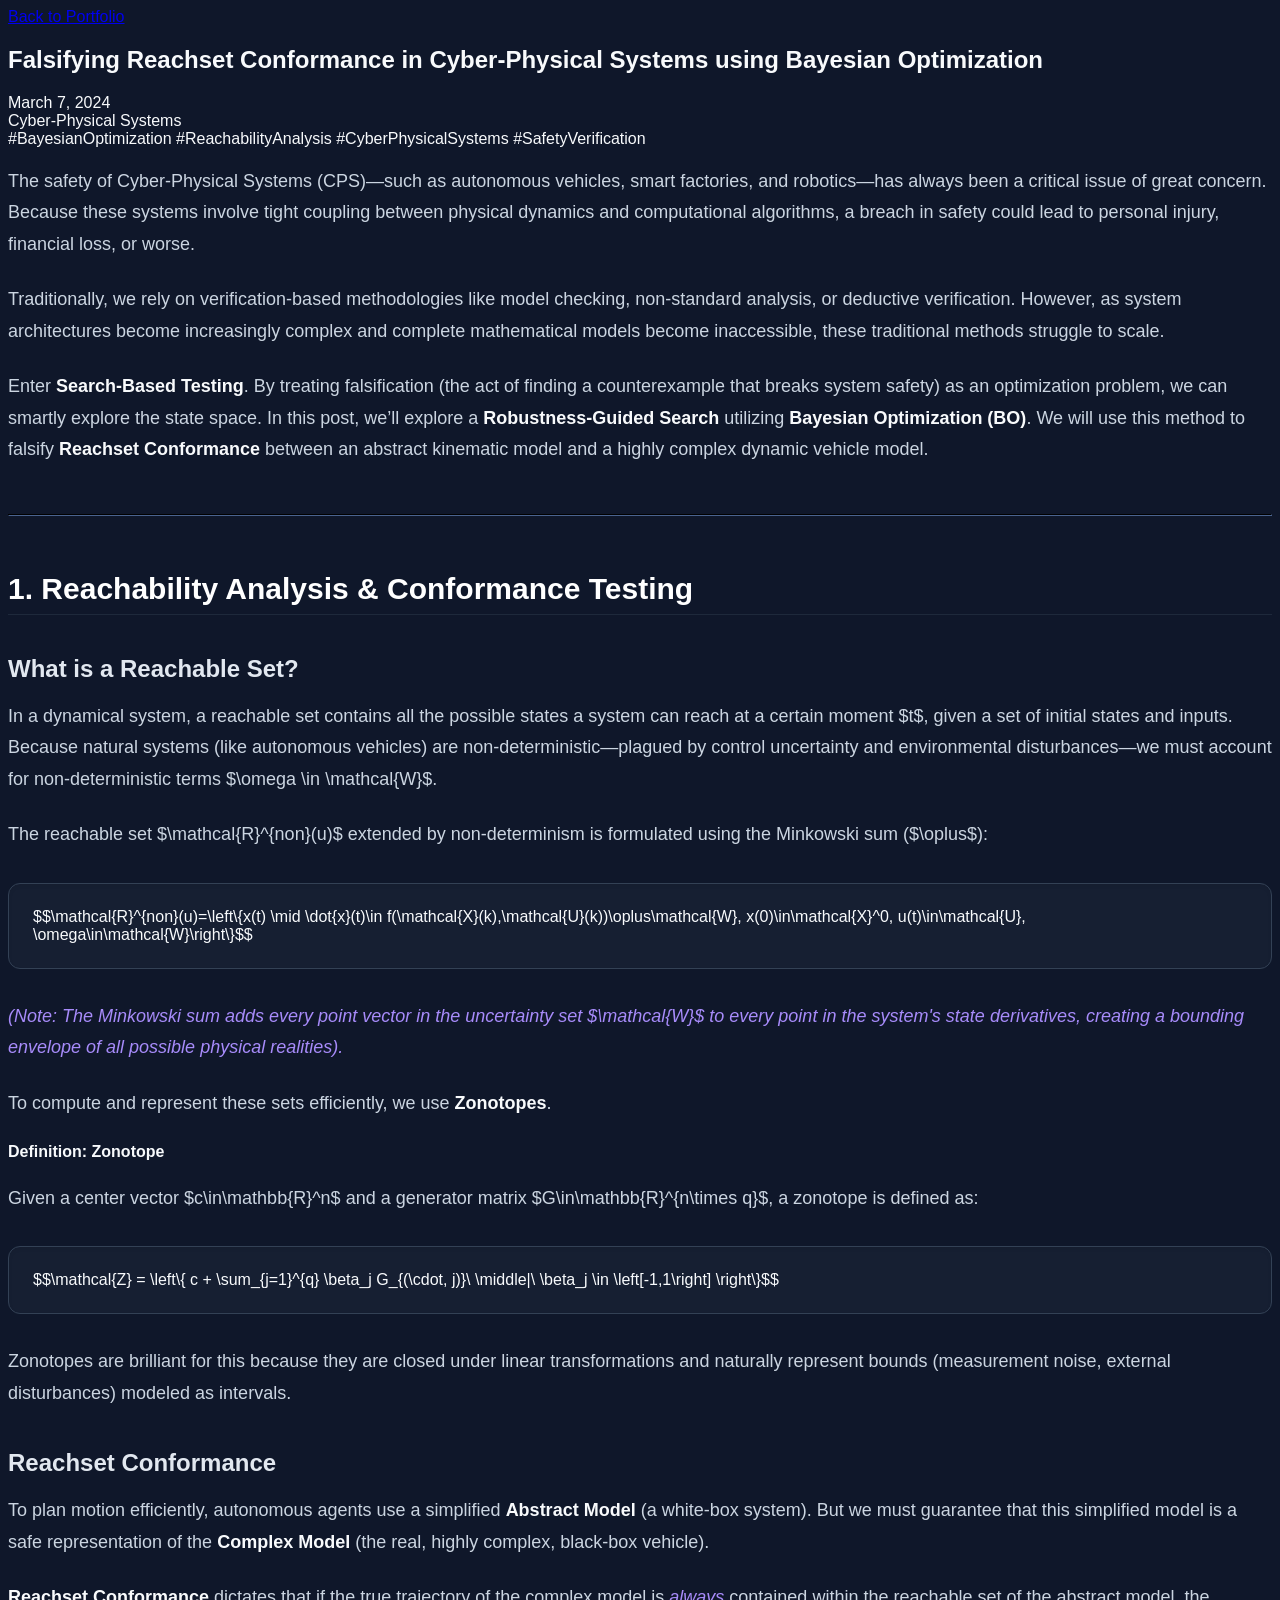
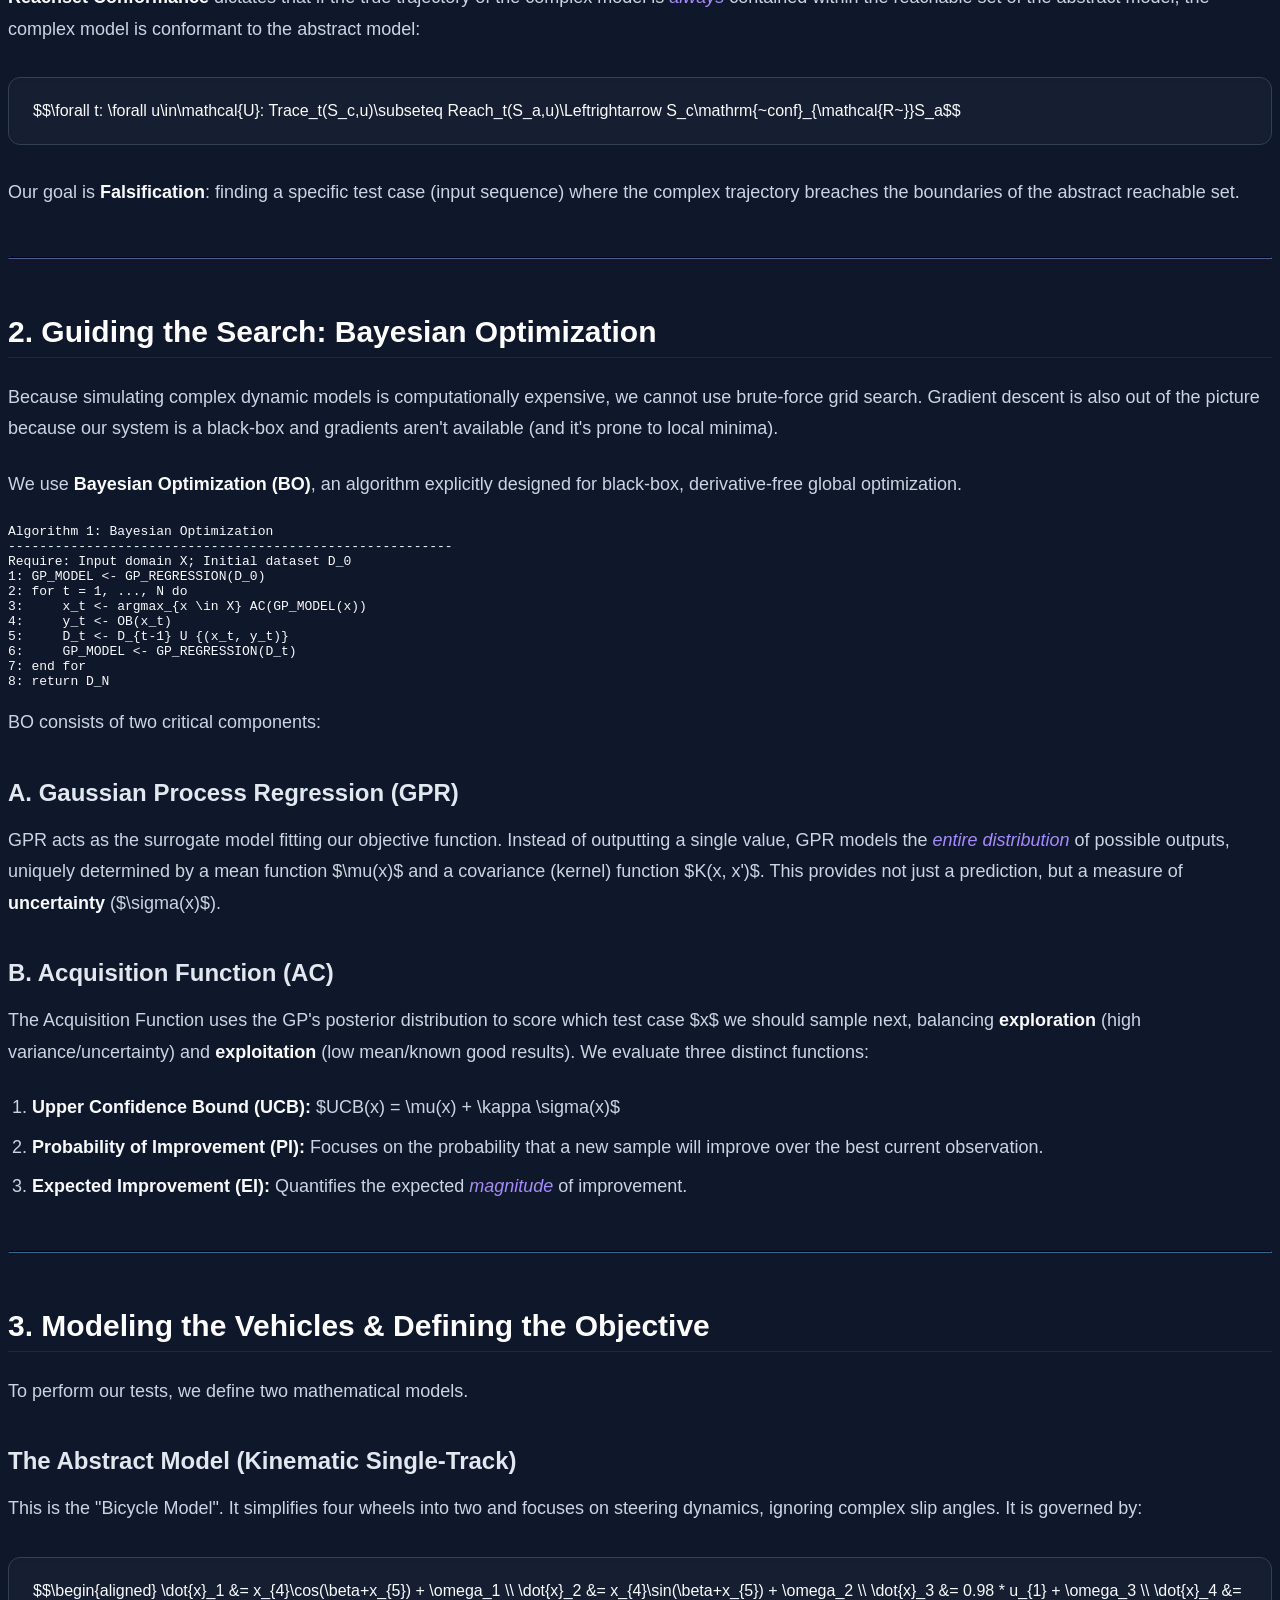
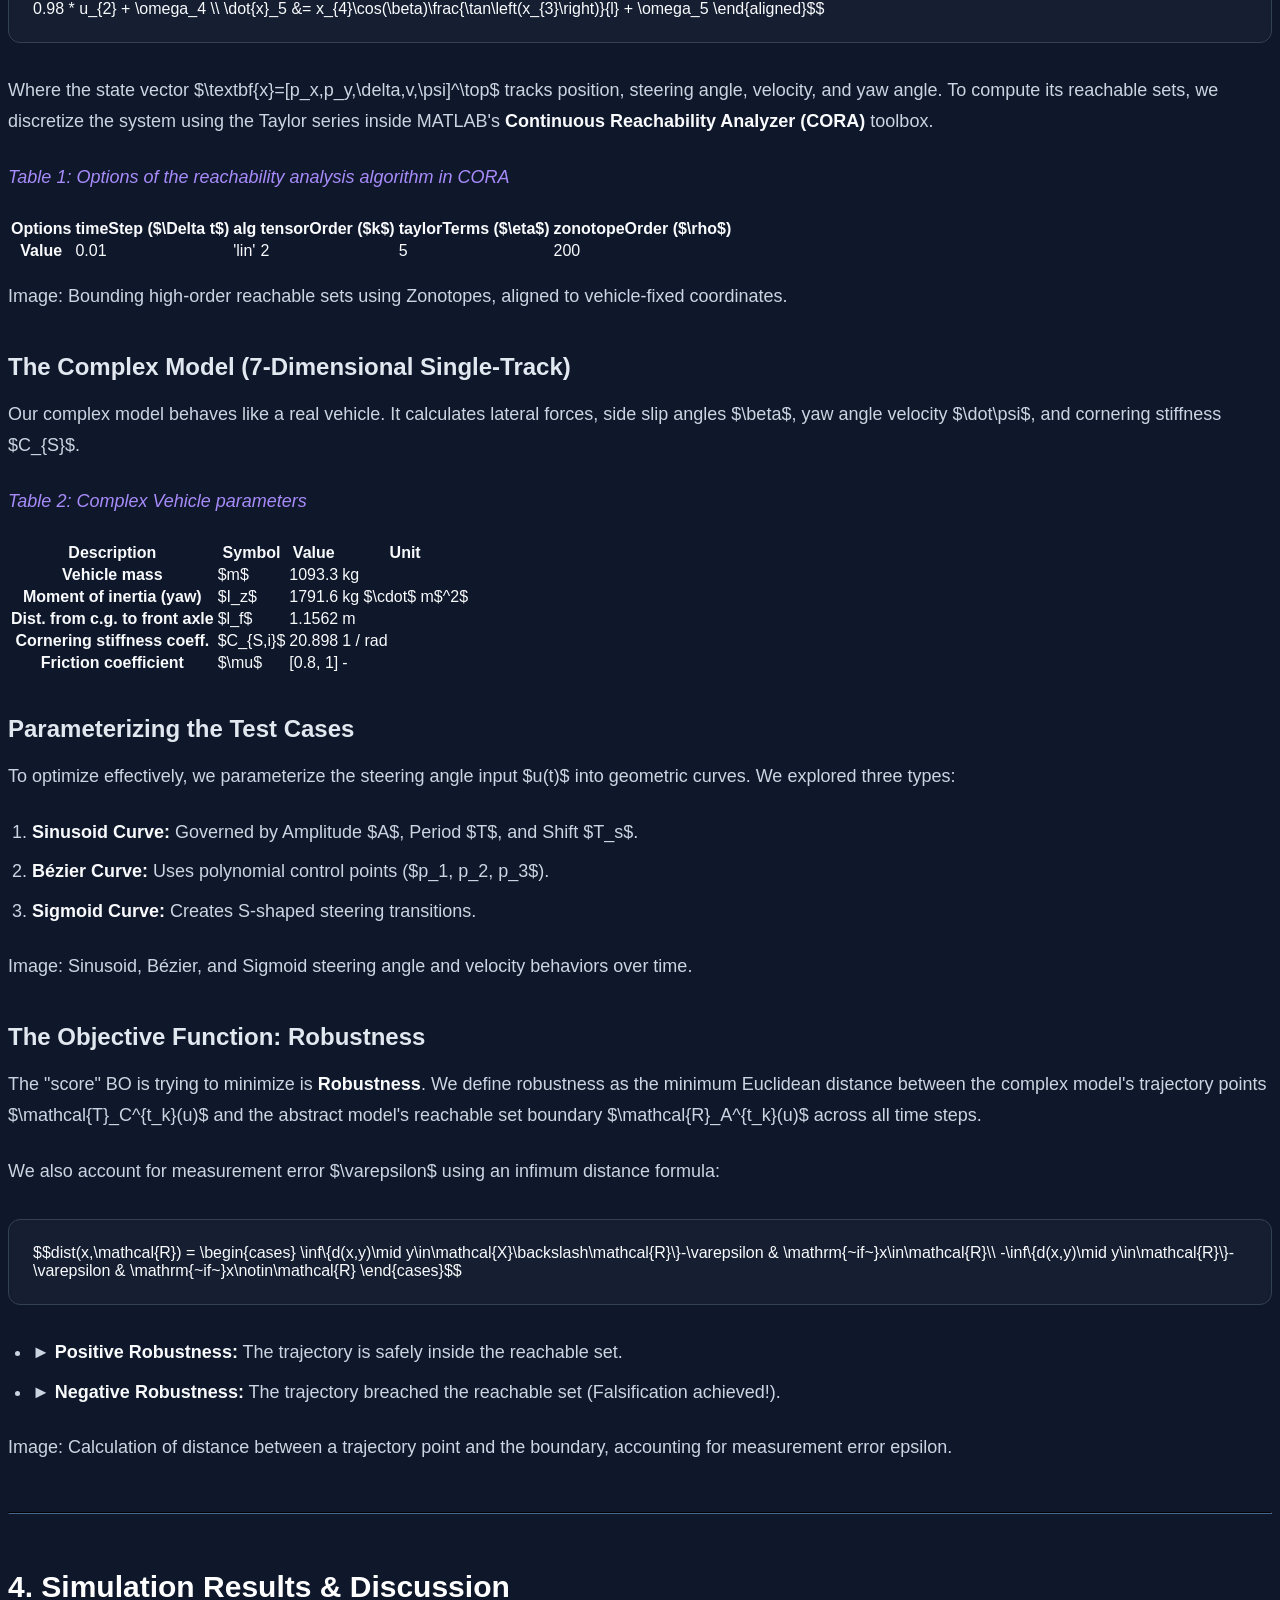
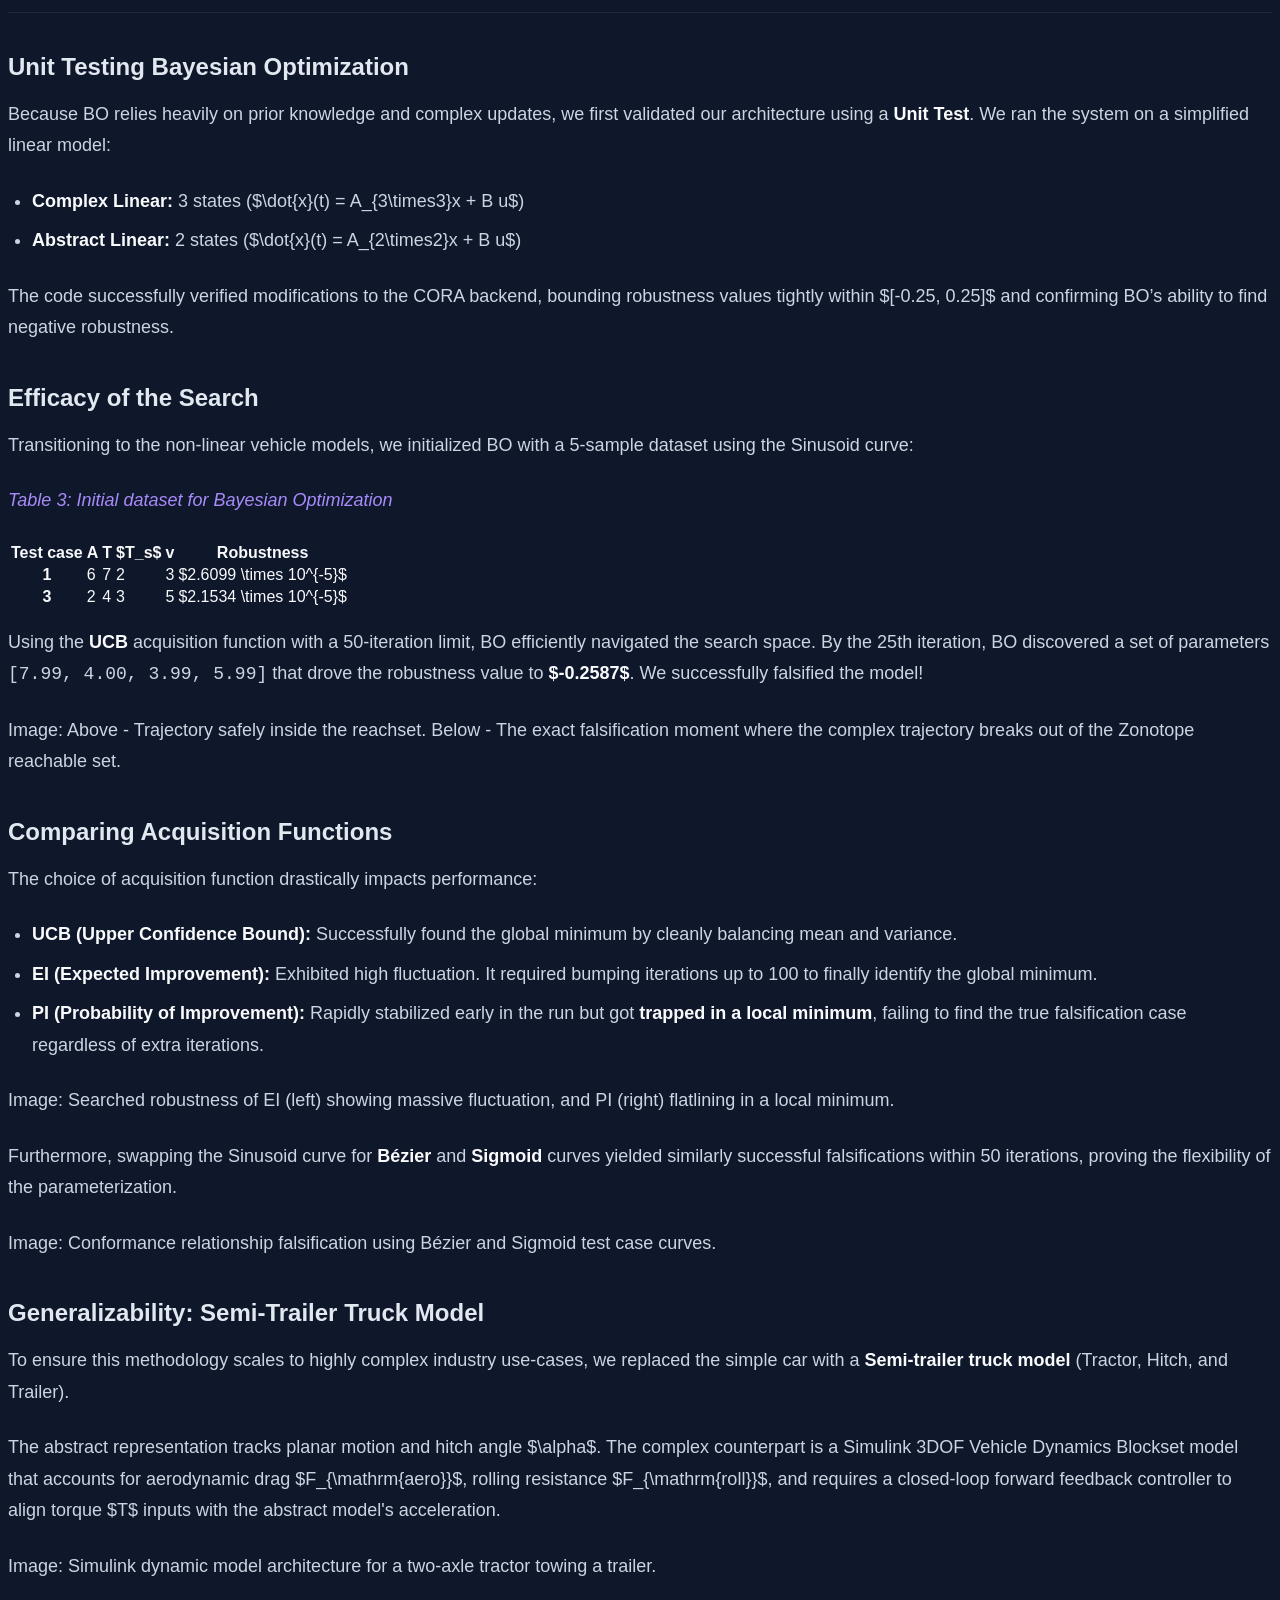
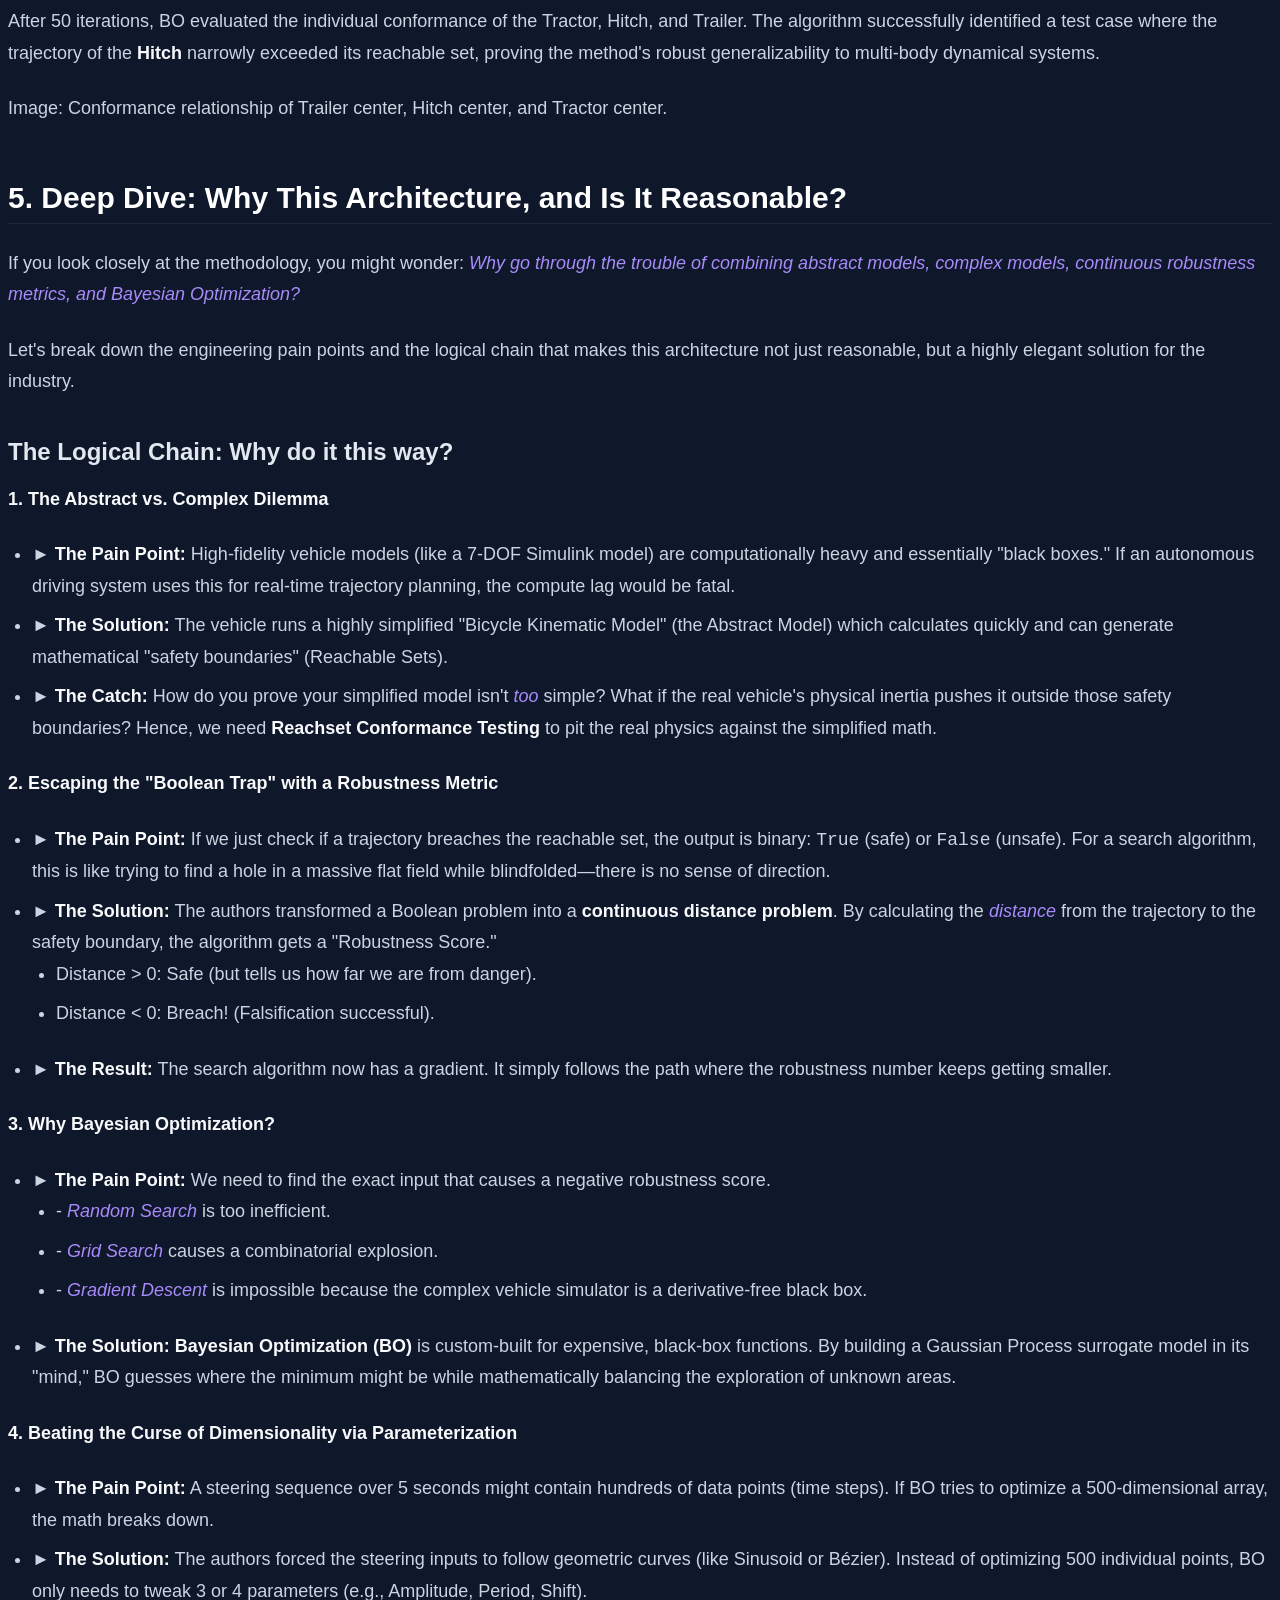
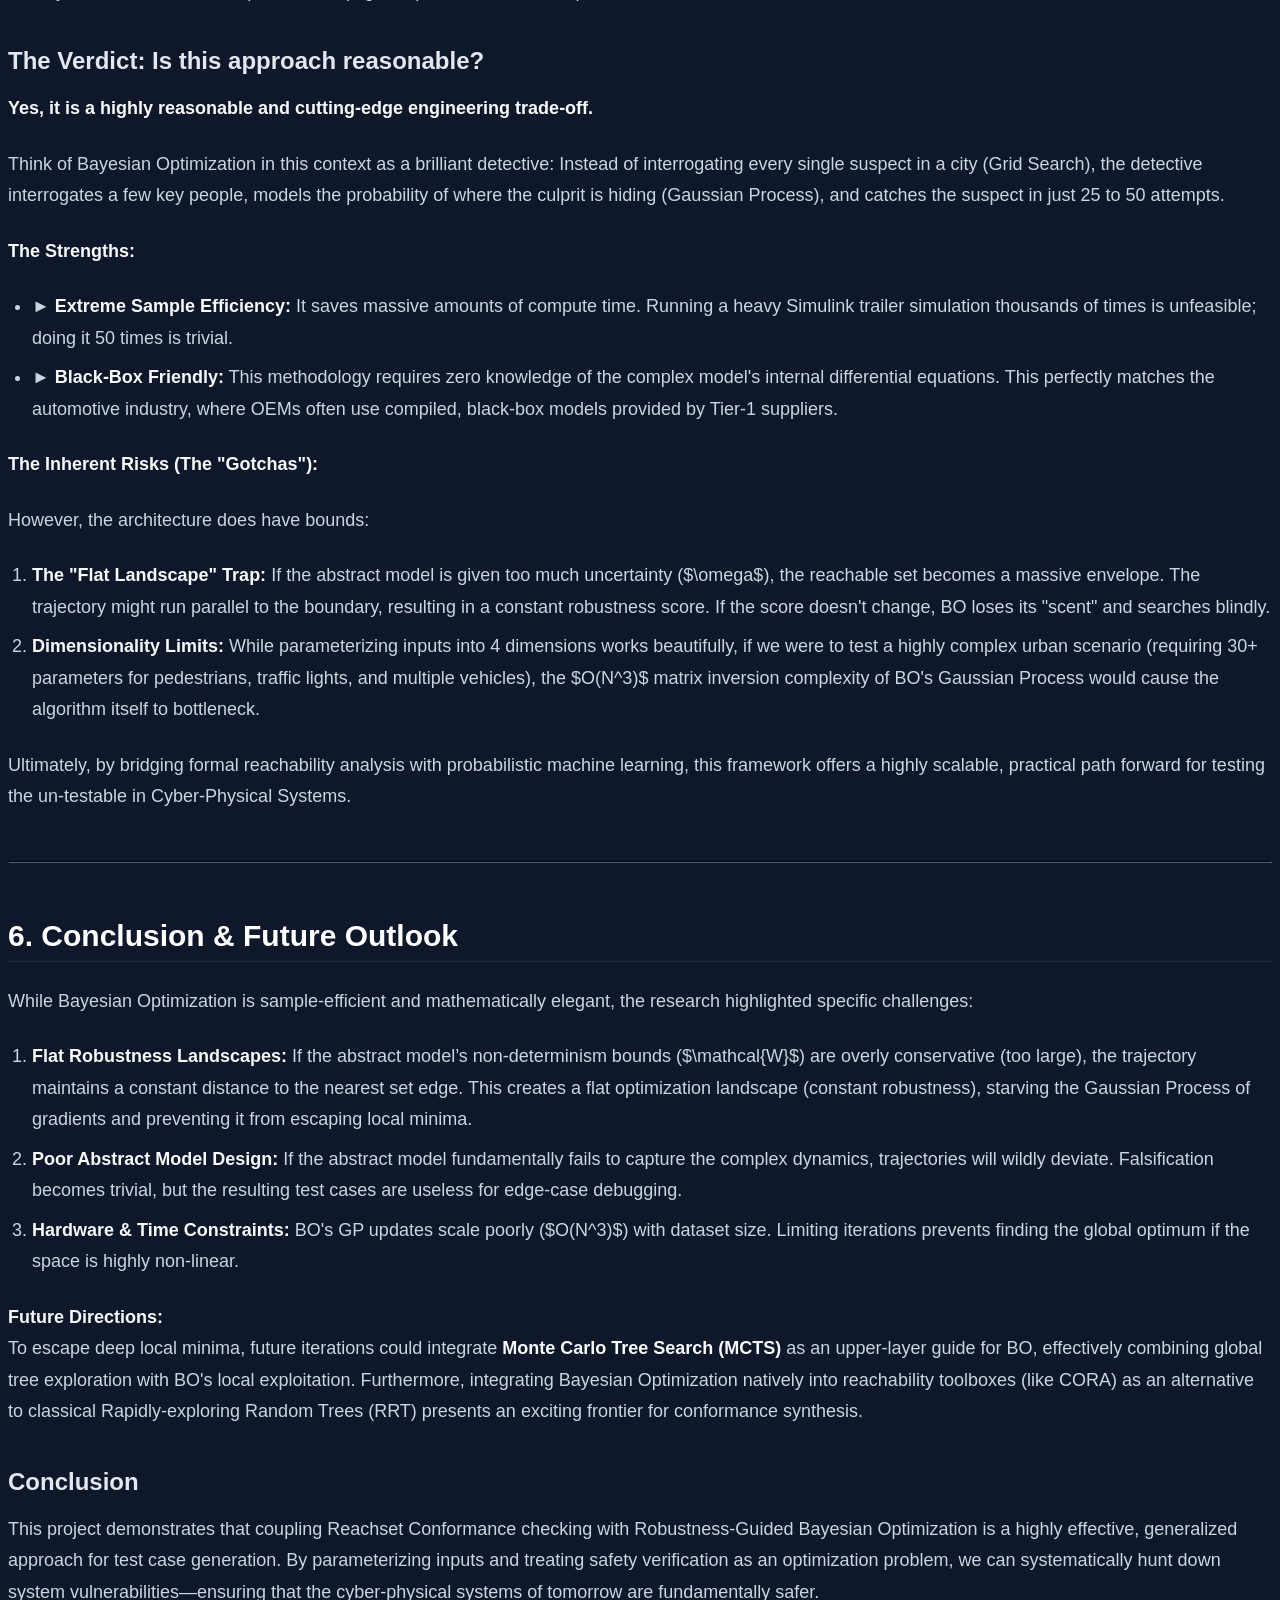
==== assets/blog/bo/page/blog-bo.html @ 82d7ebec "feat: Publish new blog post "Falsifying Reachset Conformance" with its cover image, remove two Pytho" ====
<!DOCTYPE html>
<html lang="en" class="scroll-smooth">

<head>
    <meta charset="UTF-8">
    <meta name="viewport" content="width=device-width, initial-scale=1.0">
    <title>Falsifying Reachset Conformance in Cyber-Physical Systems using Bayesian Optimization | Zeqi Li</title>

    <!-- Favicon -->
    <link rel="apple-touch-icon" sizes="180x180" href="favicon_io/apple-touch-icon.png">
    <link rel="icon" type="image/png" sizes="32x32" href="favicon_io/favicon-32x32.png">
    <link rel="icon" type="image/png" sizes="16x16" href="favicon_io/favicon-16x16.png">
    <link rel="manifest" href="favicon_io/site.webmanifest">

    <!-- 引入 Tailwind CSS -->
    <script src="https://cdn.tailwindcss.com"></script>

    <!-- Tailwind 配置 -->
    <script>
        tailwind.config = {
            theme: {
                extend: {
                    fontFamily: {
                        'inter': ['Inter', 'sans-serif'],
                        'mono': ['ui-monospace', 'SFMono-Regular', 'Menlo', 'Monaco', 'Consolas', 'monospace'],
                    },
                    colors: {
                        'primary': tailwind.colors.violet,
                    },
                }
            }
        }
    </script>

    <!-- Lucide Icons -->
    <script src="https://unpkg.com/lucide@latest"></script>

    <!-- MathJax 渲染公式 -->
    <script>
        window.MathJax = {
            tex: {
                inlineMath: [['$', '$'], ['\\(', '\\)']],
                displayMath: [['$$', '$$'], ['\\[', '\\]']],
                tags: 'ams' // 允许公式自动编号
            },
            svg: {
                fontCache: 'global'
            }
        };
    </script>
    <script src="https://polyfill.io/v3/polyfill.min.js?features=es6"></script>
    <script id="MathJax-script" async src="https://cdn.jsdelivr.net/npm/mathjax@3/es5/tex-mml-chtml.js"></script>

    <style>
        body {
            font-family: 'Inter', sans-serif;
            background-color: #0f172a;
            color: #f8fafc;
        }

        /* Custom styles for article content */
        .article-content h2 {
            font-size: 1.875rem;
            font-weight: 800;
            color: #fff;
            margin-top: 3.5rem;
            margin-bottom: 1.5rem;
            padding-bottom: 0.5rem;
            border-bottom: 1px solid #1e293b;
            display: flex;
            align-items: center;
        }

        .article-content h3 {
            font-size: 1.5rem;
            font-weight: 700;
            color: #e2e8f0;
            margin-top: 2.5rem;
            margin-bottom: 1rem;
            display: flex;
            align-items: center;
        }

        .article-content p {
            font-size: 1.125rem;
            line-height: 1.75;
            color: #cbd5e1;
            margin-bottom: 1.5rem;
        }

        .article-content ul,
        .article-content ol {
            font-size: 1.125rem;
            line-height: 1.75;
            color: #cbd5e1;
            margin-bottom: 1.5rem;
            padding-left: 1.5rem;
        }

        .article-content li {
            margin-bottom: 0.5rem;
        }

        .article-content ul {
            list-style-type: disc;
        }

        .article-content ol {
            list-style-type: decimal;
        }

        .article-content strong {
            color: #f8fafc;
            font-weight: 600;
        }

        .article-content em {
            font-style: italic;
            color: #a78bfa;
        }

        .article-content blockquote {
            border-left: 4px solid #8b5cf6;
            margin-left: 0;
            margin-right: 0;
            font-style: italic;
            color: #a1a1aa;
            background-color: rgba(139, 92, 246, 0.05);
            padding: 1.5rem;
            border-radius: 0 0.5rem 0.5rem 0;
            margin-bottom: 2rem;
        }

        .article-content hr {
            border-color: #1e293b;
            margin: 3rem 0;
        }

        /* 公式容器样式优化：极客数学块 */
        .math-box {
            background-color: rgba(30, 41, 59, 0.5);
            border: 1px solid #334155;
            border-radius: 0.75rem;
            padding: 1.5rem;
            margin: 2rem 0;
            box-shadow: inset 0 2px 4px 0 rgba(0, 0, 0, 0.06);
            overflow-x: auto;
        }

        .math-box-title {
            font-family: 'ui-monospace', monospace;
            font-size: 0.85rem;
            color: #8b5cf6;
            margin-bottom: 0.5rem;
            text-transform: uppercase;
            letter-spacing: 0.05em;
        }

        .mjx-chtml {
            color: #e2e8f0 !important;
            padding: 0.5em 0;
        }
    </style>
</head>

<body class="antialiased selection:bg-primary-500/30">
    <!-- Navbar -->
    <nav
        class="fixed w-full z-50 bg-slate-900/80 backdrop-blur-md border-b border-slate-800 transition-all duration-300">
        <div class="max-w-6xl mx-auto px-6 lg:px-8">
            <div class="flex items-center justify-between h-16">
                <!-- Logo / Back button -->
                <a href="../../../../index.html#blog"
                    class="flex items-center text-slate-300 hover:text-white transition-colors group">
                    <i data-lucide="arrow-left"
                        class="w-5 h-5 mr-2 group-hover:-translate-x-1 transition-transform"></i>
                    <span class="font-medium">Back to Portfolio</span>
                </a>
            </div>
        </div>
    </nav>

    <!-- Main Content -->
    <main class="pt-32 pb-24">
        <article class="max-w-6xl mx-auto px-6 lg:px-8">
            <!-- Header -->
            <header class="mb-12">
                <h1 class="text-4xl md:text-5xl lg:text-6xl font-black text-white mb-6 leading-tight tracking-tight">
                    Falsifying Reachset Conformance in Cyber-Physical Systems using Bayesian Optimization
                </h1>

                <div class="flex flex-wrap items-center gap-4 text-slate-400 font-mono text-sm mb-6">
                    <div class="flex items-center">
                        <i data-lucide="calendar" class="w-4 h-4 mr-2"></i>
                        <time datetime="2024-03-07">March 7, 2024</time>
                    </div>
                    <div class="flex items-center">
                        <i data-lucide="book-open" class="w-4 h-4 mr-2"></i>
                        <span>Cyber-Physical Systems</span>
                    </div>
                </div>

                <div class="flex flex-wrap gap-2 mb-8">
                    <span
                        class="text-xs font-mono bg-slate-800 border border-slate-700 text-primary-400 px-3 py-1 rounded-full">#BayesianOptimization</span>
                    <span
                        class="text-xs font-mono bg-slate-800 border border-slate-700 text-primary-400 px-3 py-1 rounded-full">#ReachabilityAnalysis</span>
                    <span
                        class="text-xs font-mono bg-slate-800 border border-slate-700 text-primary-400 px-3 py-1 rounded-full">#CyberPhysicalSystems</span>
                    <span
                        class="text-xs font-mono bg-slate-800 border border-slate-700 text-primary-400 px-3 py-1 rounded-full">#SafetyVerification</span>
                </div>
            </header>

            <!-- Hero Image placeholder -->
            <div class="rounded-2xl overflow-hidden mb-12 border border-slate-800 shadow-2xl max-w-5xl mx-auto">
                <img src="../images/falsi_cover.png" alt="BO Cover" class="w-full h-auto object-cover" onerror="this.style.display='none'">
            </div>

            <!-- Content Body -->
            <div class="article-content">
                <p>The safety of Cyber-Physical Systems (CPS)—such as autonomous vehicles, smart factories, and robotics—has always been a critical issue of great concern. Because these systems involve tight coupling between physical dynamics and computational algorithms, a breach in safety could lead to personal injury, financial loss, or worse.</p>

                <p>Traditionally, we rely on verification-based methodologies like model checking, non-standard analysis, or deductive verification. However, as system architectures become increasingly complex and complete mathematical models become inaccessible, these traditional methods struggle to scale.</p>

                <p>Enter <strong>Search-Based Testing</strong>. By treating falsification (the act of finding a counterexample that breaks system safety) as an optimization problem, we can smartly explore the state space. In this post, we’ll explore a <strong>Robustness-Guided Search</strong> utilizing <strong>Bayesian Optimization (BO)</strong>. We will use this method to falsify <strong>Reachset Conformance</strong> between an abstract kinematic model and a highly complex dynamic vehicle model.</p>

                <hr>

                <h2><i data-lucide="target" class="w-6 h-6 mr-3 text-emerald-400"></i> 1. Reachability Analysis & Conformance Testing</h2>

                <h3>What is a Reachable Set?</h3>
                <p>In a dynamical system, a reachable set contains all the possible states a system can reach at a certain moment $t$, given a set of initial states and inputs. Because natural systems (like autonomous vehicles) are non-deterministic—plagued by control uncertainty and environmental disturbances—we must account for non-deterministic terms $\omega \in \mathcal{W}$.</p>

                <p>The reachable set $\mathcal{R}^{non}(u)$ extended by non-determinism is formulated using the Minkowski sum ($\oplus$):</p>
                <div class="math-box">
                    $$\mathcal{R}^{non}(u)=\left\{x(t) \mid \dot{x}(t)\in f(\mathcal{X}(k),\mathcal{U}(k))\oplus\mathcal{W}, x(0)\in\mathcal{X}^0, u(t)\in\mathcal{U}, \omega\in\mathcal{W}\right\}$$
                </div>
                <p><em>(Note: The Minkowski sum adds every point vector in the uncertainty set $\mathcal{W}$ to every point in the system's state derivatives, creating a bounding envelope of all possible physical realities).</em></p>

                <p>To compute and represent these sets efficiently, we use <strong>Zonotopes</strong>.</p>
                
                <div class="bg-slate-800/40 border-l-4 border-emerald-500 p-5 mt-8 mb-4 rounded-r-lg">
                    <h4 class="text-emerald-400 font-bold mb-2">Definition: Zonotope</h4>
                    <p class="text-sm mb-3">Given a center vector $c\in\mathbb{R}^n$ and a generator matrix $G\in\mathbb{R}^{n\times q}$, a zonotope is defined as:</p>
                    <div class="math-box !mt-2 !mb-2">
                        $$\mathcal{Z} = \left\{ c + \sum_{j=1}^{q} \beta_j G_{(\cdot, j)}\ \middle|\ \beta_j \in \left[-1,1\right] \right\}$$
                    </div>
                </div>

                <p>Zonotopes are brilliant for this because they are closed under linear transformations and naturally represent bounds (measurement noise, external disturbances) modeled as intervals.</p>

                <h3>Reachset Conformance</h3>
                <p>To plan motion efficiently, autonomous agents use a simplified <strong>Abstract Model</strong> (a white-box system). But we must guarantee that this simplified model is a safe representation of the <strong>Complex Model</strong> (the real, highly complex, black-box vehicle).</p>

                <p><strong>Reachset Conformance</strong> dictates that if the true trajectory of the complex model is <em>always</em> contained within the reachable set of the abstract model, the complex model is conformant to the abstract model:</p>
                <div class="math-box">
                    $$\forall t: \forall u\in\mathcal{U}: Trace_t(S_c,u)\subseteq Reach_t(S_a,u)\Leftrightarrow S_c\mathrm{~conf}_{\mathcal{R~}}S_a$$
                </div>
                <p>Our goal is <strong>Falsification</strong>: finding a specific test case (input sequence) where the complex trajectory breaches the boundaries of the abstract reachable set.</p>

                <hr>

                <h2><i data-lucide="function-square" class="w-6 h-6 mr-3 text-primary-400"></i> 2. Guiding the Search: Bayesian Optimization</h2>

                <p>Because simulating complex dynamic models is computationally expensive, we cannot use brute-force grid search. Gradient descent is also out of the picture because our system is a black-box and gradients aren't available (and it's prone to local minima).</p>

                <p>We use <strong>Bayesian Optimization (BO)</strong>, an algorithm explicitly designed for black-box, derivative-free global optimization.</p>

                <pre class="bg-slate-900 border border-slate-700 rounded-xl p-4 overflow-x-auto text-sm font-mono text-slate-300 my-6"><code>Algorithm 1: Bayesian Optimization
---------------------------------------------------------
Require: Input domain X; Initial dataset D_0
1: GP_MODEL &lt;- GP_REGRESSION(D_0)
2: for t = 1, ..., N do
3:     x_t &lt;- argmax_{x \in X} AC(GP_MODEL(x))
4:     y_t &lt;- OB(x_t)
5:     D_t &lt;- D_{t-1} U {(x_t, y_t)}
6:     GP_MODEL &lt;- GP_REGRESSION(D_t)
7: end for
8: return D_N</code></pre>

                <p>BO consists of two critical components:</p>

                <h3>A. Gaussian Process Regression (GPR)</h3>
                <p>GPR acts as the surrogate model fitting our objective function. Instead of outputting a single value, GPR models the <em>entire distribution</em> of possible outputs, uniquely determined by a mean function $\mu(x)$ and a covariance (kernel) function $K(x, x')$. This provides not just a prediction, but a measure of <strong>uncertainty</strong> ($\sigma(x)$).</p>

                <h3>B. Acquisition Function (AC)</h3>
                <p>The Acquisition Function uses the GP's posterior distribution to score which test case $x$ we should sample next, balancing <strong>exploration</strong> (high variance/uncertainty) and <strong>exploitation</strong> (low mean/known good results). We evaluate three distinct functions:</p>
                <ol>
                    <li><strong>Upper Confidence Bound (UCB):</strong> $UCB(x) = \mu(x) + \kappa \sigma(x)$</li>
                    <li><strong>Probability of Improvement (PI):</strong> Focuses on the probability that a new sample will improve over the best current observation.</li>
                    <li><strong>Expected Improvement (EI):</strong> Quantifies the expected <em>magnitude</em> of improvement.</li>
                </ol>

                <hr>

                <h2><i data-lucide="car" class="w-6 h-6 mr-3 text-amber-400"></i> 3. Modeling the Vehicles & Defining the Objective</h2>

                <p>To perform our tests, we define two mathematical models.</p>

                <h3>The Abstract Model (Kinematic Single-Track)</h3>
                <p>This is the "Bicycle Model". It simplifies four wheels into two and focuses on steering dynamics, ignoring complex slip angles. It is governed by:</p>
                <div class="math-box">
                    $$\begin{aligned}
                    \dot{x}_1 &= x_{4}\cos(\beta+x_{5}) + \omega_1 \\
                    \dot{x}_2 &= x_{4}\sin(\beta+x_{5}) + \omega_2 \\
                    \dot{x}_3 &= 0.98 * u_{1} + \omega_3 \\
                    \dot{x}_4 &= 0.98 * u_{2} + \omega_4 \\
                    \dot{x}_5 &= x_{4}\cos(\beta)\frac{\tan\left(x_{3}\right)}{l} + \omega_5
                    \end{aligned}$$
                </div>
                <p>Where the state vector $\textbf{x}=[p_x,p_y,\delta,v,\psi]^\top$ tracks position, steering angle, velocity, and yaw angle. To compute its reachable sets, we discretize the system using the Taylor series inside MATLAB's <strong>Continuous Reachability Analyzer (CORA)</strong> toolbox.</p>

                <div class="overflow-x-auto my-8">
                    <p class="text-xs text-slate-500 text-center mb-2"><em>Table 1: Options of the reachability analysis algorithm in CORA</em></p>
                    <table class="w-full text-sm text-left align-middle mb-4 border border-slate-700 rounded-lg overflow-hidden">
                        <thead class="text-xs text-slate-300 uppercase bg-slate-800/80 border-b border-slate-700">
                            <tr>
                                <th scope="col" class="px-6 py-4 border-r border-slate-700">Options</th>
                                <th scope="col" class="px-6 py-4 text-center">timeStep ($\Delta t$)</th>
                                <th scope="col" class="px-6 py-4 text-center">alg</th>
                                <th scope="col" class="px-6 py-4 text-center">tensorOrder ($k$)</th>
                                <th scope="col" class="px-6 py-4 text-center">taylorTerms ($\eta$)</th>
                                <th scope="col" class="px-6 py-4 text-center">zonotopeOrder ($\rho$)</th>
                            </tr>
                        </thead>
                        <tbody class="text-slate-400">
                            <tr class="bg-slate-900/50 hover:bg-slate-800/50 transition-colors">
                                <th scope="row" class="px-6 py-4 font-mono font-medium text-white border-r border-slate-800">Value</th>
                                <td class="px-6 py-4 text-center">0.01</td>
                                <td class="px-6 py-4 text-center text-primary-400">'lin'</td>
                                <td class="px-6 py-4 text-center">2</td>
                                <td class="px-6 py-4 text-center">5</td>
                                <td class="px-6 py-4 text-center">200</td>
                            </tr>
                        </tbody>
                    </table>
                </div>

                <div class="my-8 rounded-xl overflow-hidden border border-slate-800 shadow-lg bg-slate-900/50 p-6 max-w-4xl mx-auto flex flex-col items-center">
                    <img src="../images/2_Bounding.png" alt="Bounding Sets" class="max-h-96 w-auto rounded-lg object-contain" onerror="this.style.display='none'">
                    <p class="text-sm text-slate-500 mt-4 text-center italic">Image: Bounding high-order reachable sets using Zonotopes, aligned to vehicle-fixed coordinates.</p>
                </div>

                <h3>The Complex Model (7-Dimensional Single-Track)</h3>
                <p>Our complex model behaves like a real vehicle. It calculates lateral forces, side slip angles $\beta$, yaw angle velocity $\dot\psi$, and cornering stiffness $C_{S}$.</p>

                <div class="overflow-x-auto my-8">
                    <p class="text-xs text-slate-500 text-center mb-2"><em>Table 2: Complex Vehicle parameters</em></p>
                    <table class="w-full text-sm text-left align-middle mb-4 border border-slate-700 rounded-lg overflow-hidden">
                        <thead class="text-xs text-slate-300 uppercase bg-slate-800/80 border-b border-slate-700">
                            <tr>
                                <th scope="col" class="px-6 py-4 border-r border-slate-700">Description</th>
                                <th scope="col" class="px-6 py-4 text-center">Symbol</th>
                                <th scope="col" class="px-6 py-4 text-center">Value</th>
                                <th scope="col" class="px-6 py-4 text-center">Unit</th>
                            </tr>
                        </thead>
                        <tbody class="text-slate-400">
                            <tr class="bg-slate-900/50 border-b border-slate-800 hover:bg-slate-800/50 transition-colors">
                                <th scope="row" class="px-6 py-4 font-medium text-white border-r border-slate-800">Vehicle mass</th>
                                <td class="px-6 py-4 text-center">$m$</td>
                                <td class="px-6 py-4 text-center">1093.3</td>
                                <td class="px-6 py-4 text-center text-primary-300">kg</td>
                            </tr>
                            <tr class="bg-slate-900/50 border-b border-slate-800 hover:bg-slate-800/50 transition-colors">
                                <th scope="row" class="px-6 py-4 font-medium text-white border-r border-slate-800">Moment of inertia (yaw)</th>
                                <td class="px-6 py-4 text-center">$I_z$</td>
                                <td class="px-6 py-4 text-center">1791.6</td>
                                <td class="px-6 py-4 text-center text-primary-300">kg $\cdot$ m$^2$</td>
                            </tr>
                            <tr class="bg-slate-900/50 border-b border-slate-800 hover:bg-slate-800/50 transition-colors">
                                <th scope="row" class="px-6 py-4 font-medium text-white border-r border-slate-800">Dist. from c.g. to front axle</th>
                                <td class="px-6 py-4 text-center">$l_f$</td>
                                <td class="px-6 py-4 text-center">1.1562</td>
                                <td class="px-6 py-4 text-center text-primary-300">m</td>
                            </tr>
                            <tr class="bg-slate-900/50 border-b border-slate-800 hover:bg-slate-800/50 transition-colors">
                                <th scope="row" class="px-6 py-4 font-medium text-white border-r border-slate-800">Cornering stiffness coeff.</th>
                                <td class="px-6 py-4 text-center">$C_{S,i}$</td>
                                <td class="px-6 py-4 text-center">20.898</td>
                                <td class="px-6 py-4 text-center text-primary-300">1 / rad</td>
                            </tr>
                            <tr class="bg-slate-900/50 hover:bg-slate-800/50 transition-colors">
                                <th scope="row" class="px-6 py-4 font-medium text-white border-r border-slate-800">Friction coefficient</th>
                                <td class="px-6 py-4 text-center">$\mu$</td>
                                <td class="px-6 py-4 text-center">[0.8, 1]</td>
                                <td class="px-6 py-4 text-center text-primary-300">-</td>
                            </tr>
                        </tbody>
                    </table>
                </div>

                <h3>Parameterizing the Test Cases</h3>
                <p>To optimize effectively, we parameterize the steering angle input $u(t)$ into geometric curves. We explored three types:</p>
                <ol>
                    <li><strong>Sinusoid Curve:</strong> Governed by Amplitude $A$, Period $T$, and Shift $T_s$.</li>
                    <li><strong>Bézier Curve:</strong> Uses polynomial control points ($p_1, p_2, p_3$).</li>
                    <li><strong>Sigmoid Curve:</strong> Creates S-shaped steering transitions.</li>
                </ol>

                <div class="my-8 rounded-xl overflow-hidden border border-slate-800 shadow-lg bg-slate-900/50 p-6 max-w-4xl mx-auto flex flex-col items-center">
                    <img src="../images/3_testcasecurve.png" alt="Test case curves" class="max-h-96 w-auto rounded-lg object-contain" onerror="this.style.display='none'">
                    <p class="text-sm text-slate-500 mt-4 text-center italic">Image: Sinusoid, Bézier, and Sigmoid steering angle and velocity behaviors over time.</p>
                </div>

                <h3>The Objective Function: Robustness</h3>
                <p>The "score" BO is trying to minimize is <strong>Robustness</strong>. We define robustness as the minimum Euclidean distance between the complex model's trajectory points $\mathcal{T}_C^{t_k}(u)$ and the abstract model's reachable set boundary $\mathcal{R}_A^{t_k}(u)$ across all time steps.</p>

                <p>We also account for measurement error $\varepsilon$ using an infimum distance formula:</p>
                <div class="math-box">
                    $$dist(x,\mathcal{R}) = \begin{cases}
                    \inf\{d(x,y)\mid y\in\mathcal{X}\backslash\mathcal{R}\}-\varepsilon & \mathrm{~if~}x\in\mathcal{R}\\
                    -\inf\{d(x,y)\mid y\in\mathcal{R}\}-\varepsilon & \mathrm{~if~}x\notin\mathcal{R}
                    \end{cases}$$
                </div>

                <ul>
                    <li><span class="text-emerald-400">►</span> <strong>Positive Robustness:</strong> The trajectory is safely inside the reachable set.</li>
                    <li><span class="text-rose-400">►</span> <strong>Negative Robustness:</strong> The trajectory breached the reachable set (Falsification achieved!).</li>
                </ul>

                <div class="my-8 rounded-xl overflow-hidden border border-slate-800 shadow-lg bg-slate-900/50 p-6 max-w-4xl mx-auto flex flex-col items-center">
                    <img src="../images/4_distance.png" alt="Robustness Distance" class="max-h-96 w-auto rounded-lg object-contain" onerror="this.style.display='none'">
                    <p class="text-sm text-slate-500 mt-4 text-center italic">Image: Calculation of distance between a trajectory point and the boundary, accounting for measurement error epsilon.</p>
                </div>

                <hr>

                <h2><i data-lucide="bar-chart-2" class="w-6 h-6 mr-3 text-rose-400"></i> 4. Simulation Results & Discussion</h2>

                <h3>Unit Testing Bayesian Optimization</h3>
                <p>Because BO relies heavily on prior knowledge and complex updates, we first validated our architecture using a <strong>Unit Test</strong>. We ran the system on a simplified linear model:</p>
                <ul>
                    <li><strong>Complex Linear:</strong> 3 states ($\dot{x}(t) = A_{3\times3}x + B u$)</li>
                    <li><strong>Abstract Linear:</strong> 2 states ($\dot{x}(t) = A_{2\times2}x + B u$)</li>
                </ul>
                <p>The code successfully verified modifications to the CORA backend, bounding robustness values tightly within $[-0.25, 0.25]$ and confirming BO’s ability to find negative robustness.</p>

                <h3>Efficacy of the Search</h3>
                <p>Transitioning to the non-linear vehicle models, we initialized BO with a 5-sample dataset using the Sinusoid curve:</p>

                <div class="overflow-x-auto my-4">
                    <p class="text-xs text-slate-500 text-center mb-2"><em>Table 3: Initial dataset for Bayesian Optimization</em></p>
                    <table class="w-full text-sm text-left align-middle mb-4 border border-slate-700 rounded-lg overflow-hidden">
                        <thead class="text-xs text-slate-300 uppercase bg-slate-800/80 border-b border-slate-700">
                            <tr>
                                <th scope="col" class="px-6 py-4 border-r border-slate-700 text-center">Test case</th>
                                <th scope="col" class="px-6 py-4 text-center">A</th>
                                <th scope="col" class="px-6 py-4 text-center">T</th>
                                <th scope="col" class="px-6 py-4 text-center">$T_s$</th>
                                <th scope="col" class="px-6 py-4 text-center">v</th>
                                <th scope="col" class="px-6 py-4 text-center">Robustness</th>
                            </tr>
                        </thead>
                        <tbody class="text-slate-400">
                            <tr class="bg-slate-900/50 border-b border-slate-800 hover:bg-slate-800/50 transition-colors">
                                <th scope="row" class="px-6 py-4 font-medium text-white border-r border-slate-800 text-center">1</th>
                                <td class="px-6 py-4 text-center">6</td>
                                <td class="px-6 py-4 text-center">7</td>
                                <td class="px-6 py-4 text-center">2</td>
                                <td class="px-6 py-4 text-center">3</td>
                                <td class="px-6 py-4 text-center">$2.6099 \times 10^{-5}$</td>
                            </tr>
                            <tr class="bg-slate-900/50 hover:bg-slate-800/50 transition-colors">
                                <th scope="row" class="px-6 py-4 font-medium text-white border-r border-slate-800 text-center">3</th>
                                <td class="px-6 py-4 text-center">2</td>
                                <td class="px-6 py-4 text-center">4</td>
                                <td class="px-6 py-4 text-center">3</td>
                                <td class="px-6 py-4 text-center">5</td>
                                <td class="px-6 py-4 text-center">$2.1534 \times 10^{-5}$</td>
                            </tr>
                        </tbody>
                    </table>
                </div>

                <p>Using the <strong>UCB</strong> acquisition function with a 50-iteration limit, BO efficiently navigated the search space. By the 25th iteration, BO discovered a set of parameters <code>[7.99, 4.00, 3.99, 5.99]</code> that drove the robustness value to <strong class="text-rose-400">$-0.2587$</strong>. We successfully falsified the model!</p>

                <div class="my-8 rounded-xl overflow-hidden border border-slate-800 shadow-lg bg-slate-900/50 p-6 max-w-4xl mx-auto flex flex-col items-center">
                    <img src="../images/5_falsi.png" alt="Trajectory falsification" class="max-h-96 w-auto rounded-lg object-contain" onerror="this.style.display='none'">
                    <p class="text-sm text-slate-500 mt-4 text-center italic">Image: Above - Trajectory safely inside the reachset. Below - The exact falsification moment where the complex trajectory breaks out of the Zonotope reachable set.</p>
                </div>

                <h3>Comparing Acquisition Functions</h3>
                <p>The choice of acquisition function drastically impacts performance:</p>
                <ul>
                    <li><strong class="text-emerald-400">UCB (Upper Confidence Bound):</strong> Successfully found the global minimum by cleanly balancing mean and variance.</li>
                    <li><strong class="text-amber-400">EI (Expected Improvement):</strong> Exhibited high fluctuation. It required bumping iterations up to 100 to finally identify the global minimum.</li>
                    <li><strong class="text-rose-400">PI (Probability of Improvement):</strong> Rapidly stabilized early in the run but got <strong>trapped in a local minimum</strong>, failing to find the true falsification case regardless of extra iterations.</li>
                </ul>

                <div class="my-8 rounded-xl overflow-hidden border border-slate-800 shadow-lg bg-slate-900/50 p-6 max-w-4xl mx-auto flex flex-col items-center">
                    <img src="../images/8_EI.png" alt="Acquisition Functions" class="max-h-96 w-auto rounded-lg object-contain" onerror="this.style.display='none'">
                    <p class="text-sm text-slate-500 mt-4 text-center italic">Image: Searched robustness of EI (left) showing massive fluctuation, and PI (right) flatlining in a local minimum.</p>
                </div>

                <p>Furthermore, swapping the Sinusoid curve for <strong>Bézier</strong> and <strong>Sigmoid</strong> curves yielded similarly successful falsifications within 50 iterations, proving the flexibility of the parameterization.</p>

                <div class="my-8 rounded-xl overflow-hidden border border-slate-800 shadow-lg bg-slate-900/50 p-6 max-w-4xl mx-auto flex flex-col items-center">
                    <img src="../images/9_beziertest.png" alt="Curve Conformance" class="max-h-96 w-auto rounded-lg object-contain" onerror="this.style.display='none'">
                    <p class="text-sm text-slate-500 mt-4 text-center italic">Image: Conformance relationship falsification using Bézier and Sigmoid test case curves.</p>
                </div>

                <h3>Generalizability: Semi-Trailer Truck Model</h3>
                <p>To ensure this methodology scales to highly complex industry use-cases, we replaced the simple car with a <strong>Semi-trailer truck model</strong> (Tractor, Hitch, and Trailer).</p>

                <p>The abstract representation tracks planar motion and hitch angle $\alpha$. The complex counterpart is a Simulink 3DOF Vehicle Dynamics Blockset model that accounts for aerodynamic drag $F_{\mathrm{aero}}$, rolling resistance $F_{\mathrm{roll}}$, and requires a closed-loop forward feedback controller to align torque $T$ inputs with the abstract model's acceleration.</p>

                <div class="my-8 rounded-xl overflow-hidden border border-slate-800 shadow-lg bg-slate-900/50 p-6 max-w-4xl mx-auto flex flex-col items-center">
                    <img src="../images/11_axis.png" alt="Two-axle tractor towing a two-axle trailer" class="max-h-96 w-auto rounded-lg object-contain" onerror="this.style.display='none'">
                    <p class="text-sm text-slate-500 mt-4 text-center italic">Image: Simulink dynamic model architecture for a two-axle tractor towing a trailer.</p>
                </div>

                <p>After 50 iterations, BO evaluated the individual conformance of the Tractor, Hitch, and Trailer. The algorithm successfully identified a test case where the trajectory of the <strong>Hitch</strong> narrowly exceeded its reachable set, proving the method's robust generalizability to multi-body dynamical systems.</p>

                <div class="my-8 rounded-xl overflow-hidden border border-slate-800 shadow-lg bg-slate-900/50 p-6 max-w-4xl mx-auto flex flex-col items-center">
                    <img src="../images/12_gene.png" alt="Semi-trailer Conformance" class="max-h-96 w-auto rounded-lg object-contain" onerror="this.style.display='none'">
                    <p class="text-sm text-slate-500 mt-4 text-center italic">Image: Conformance relationship of Trailer center, Hitch center, and Tractor center.</p>
                </div>

                <h2><i data-lucide="compass" class="w-6 h-6 mr-3 text-cyan-400"></i> 5. Deep Dive: Why This Architecture, and Is It Reasonable?</h2>

                <p>If you look closely at the methodology, you might wonder: <em>Why go through the trouble of combining abstract models, complex models, continuous robustness metrics, and Bayesian Optimization?</em></p>

                <p>Let's break down the engineering pain points and the logical chain that makes this architecture not just reasonable, but a highly elegant solution for the industry.</p>

                <h3>The Logical Chain: Why do it this way?</h3>

                <p><strong>1. The Abstract vs. Complex Dilemma</strong></p>
                <ul>
                    <li><span class="text-rose-400">►</span> <strong>The Pain Point:</strong> High-fidelity vehicle models (like a 7-DOF Simulink model) are computationally heavy and essentially "black boxes." If an autonomous driving system uses this for real-time trajectory planning, the compute lag would be fatal.</li>
                    <li><span class="text-emerald-400">►</span> <strong>The Solution:</strong> The vehicle runs a highly simplified "Bicycle Kinematic Model" (the Abstract Model) which calculates quickly and can generate mathematical "safety boundaries" (Reachable Sets).</li>
                    <li><span class="text-amber-400">►</span> <strong>The Catch:</strong> How do you prove your simplified model isn't <em>too</em> simple? What if the real vehicle's physical inertia pushes it outside those safety boundaries? Hence, we need <strong>Reachset Conformance Testing</strong> to pit the real physics against the simplified math.</li>
                </ul>

                <p><strong>2. Escaping the "Boolean Trap" with a Robustness Metric</strong></p>
                <ul>
                    <li><span class="text-rose-400">►</span> <strong>The Pain Point:</strong> If we just check if a trajectory breaches the reachable set, the output is binary: <code>True</code> (safe) or <code>False</code> (unsafe). For a search algorithm, this is like trying to find a hole in a massive flat field while blindfolded—there is no sense of direction.</li>
                    <li><span class="text-emerald-400">►</span> <strong>The Solution:</strong> The authors transformed a Boolean problem into a <strong>continuous distance problem</strong>. By calculating the <em>distance</em> from the trajectory to the safety boundary, the algorithm gets a "Robustness Score."
                        <ul class="mt-2 list-none">
                            <li><i data-lucide="check" class="w-4 h-4 inline-block mr-1 text-emerald-400"></i> Distance > 0: Safe (but tells us how far we are from danger).</li>
                            <li><i data-lucide="x" class="w-4 h-4 inline-block mr-1 text-rose-400"></i> Distance < 0: Breach! (Falsification successful).</li>
                        </ul>
                    </li>
                    <li><span class="text-cyan-400">►</span> <strong>The Result:</strong> The search algorithm now has a gradient. It simply follows the path where the robustness number keeps getting smaller.</li>
                </ul>

                <p><strong>3. Why Bayesian Optimization?</strong></p>
                <ul>
                    <li><span class="text-rose-400">►</span> <strong>The Pain Point:</strong> We need to find the exact input that causes a negative robustness score.
                        <ul class="mt-2 list-none">
                            <li>- <em>Random Search</em> is too inefficient.</li>
                            <li>- <em>Grid Search</em> causes a combinatorial explosion.</li>
                            <li>- <em>Gradient Descent</em> is impossible because the complex vehicle simulator is a derivative-free black box.</li>
                        </ul>
                    </li>
                    <li><span class="text-emerald-400">►</span> <strong>The Solution:</strong> <strong>Bayesian Optimization (BO)</strong> is custom-built for expensive, black-box functions. By building a Gaussian Process surrogate model in its "mind," BO guesses where the minimum might be while mathematically balancing the exploration of unknown areas.</li>
                </ul>

                <p><strong>4. Beating the Curse of Dimensionality via Parameterization</strong></p>
                <ul>
                    <li><span class="text-rose-400">►</span> <strong>The Pain Point:</strong> A steering sequence over 5 seconds might contain hundreds of data points (time steps). If BO tries to optimize a 500-dimensional array, the math breaks down.</li>
                    <li><span class="text-emerald-400">►</span> <strong>The Solution:</strong> The authors forced the steering inputs to follow geometric curves (like Sinusoid or Bézier). Instead of optimizing 500 individual points, BO only needs to tweak 3 or 4 parameters (e.g., Amplitude, Period, Shift).</li>
                </ul>

                <h3>The Verdict: Is this approach reasonable?</h3>

                <p><strong>Yes, it is a highly reasonable and cutting-edge engineering trade-off.</strong></p>

                <p>Think of Bayesian Optimization in this context as a brilliant detective: Instead of interrogating every single suspect in a city (Grid Search), the detective interrogates a few key people, models the probability of where the culprit is hiding (Gaussian Process), and catches the suspect in just 25 to 50 attempts.</p>

                <p><strong>The Strengths:</strong></p>
                <ul>
                    <li><span class="text-emerald-400">►</span> <strong>Extreme Sample Efficiency:</strong> It saves massive amounts of compute time. Running a heavy Simulink trailer simulation thousands of times is unfeasible; doing it 50 times is trivial.</li>
                    <li><span class="text-emerald-400">►</span> <strong>Black-Box Friendly:</strong> This methodology requires zero knowledge of the complex model's internal differential equations. This perfectly matches the automotive industry, where OEMs often use compiled, black-box models provided by Tier-1 suppliers.</li>
                </ul>

                <p><strong>The Inherent Risks (The "Gotchas"):</strong></p>
                <p>However, the architecture does have bounds:</p>
                <ol>
                    <li><strong>The "Flat Landscape" Trap:</strong> If the abstract model is given too much uncertainty ($\omega$), the reachable set becomes a massive envelope. The trajectory might run parallel to the boundary, resulting in a constant robustness score. If the score doesn't change, BO loses its "scent" and searches blindly.</li>
                    <li><strong>Dimensionality Limits:</strong> While parameterizing inputs into 4 dimensions works beautifully, if we were to test a highly complex urban scenario (requiring 30+ parameters for pedestrians, traffic lights, and multiple vehicles), the $O(N^3)$ matrix inversion complexity of BO's Gaussian Process would cause the algorithm itself to bottleneck.</li>
                </ol>

                <p>Ultimately, by bridging formal reachability analysis with probabilistic machine learning, this framework offers a highly scalable, practical path forward for testing the un-testable in Cyber-Physical Systems.</p>

                <hr>

                <h2><i data-lucide="lightbulb" class="w-6 h-6 mr-3 text-amber-400"></i> 6. Conclusion & Future Outlook</h2>

                <p>While Bayesian Optimization is sample-efficient and mathematically elegant, the research highlighted specific challenges:</p>

                <ol>
                    <li><strong>Flat Robustness Landscapes:</strong> If the abstract model’s non-determinism bounds ($\mathcal{W}$) are overly conservative (too large), the trajectory maintains a constant distance to the nearest set edge. This creates a flat optimization landscape (constant robustness), starving the Gaussian Process of gradients and preventing it from escaping local minima.
                        <div class="mt-4 mb-6"><img src="../images/13_notgoodshape.png" alt="Flat Landscape" class="max-h-64 object-contain rounded-lg border border-slate-800" onerror="this.style.display='none'"></div>
                    </li>
                    <li><strong>Poor Abstract Model Design:</strong> If the abstract model fundamentally fails to capture the complex dynamics, trajectories will wildly deviate. Falsification becomes trivial, but the resulting test cases are useless for edge-case debugging.
                        <div class="mt-4 mb-6"><img src="../images/14_notgoodmodel.png" alt="Poor Abstract Model" class="max-h-64 object-contain rounded-lg border border-slate-800" onerror="this.style.display='none'"></div>
                    </li>
                    <li><strong>Hardware & Time Constraints:</strong> BO's GP updates scale poorly ($O(N^3)$) with dataset size. Limiting iterations prevents finding the global optimum if the space is highly non-linear.</li>
                </ol>

                <p><strong>Future Directions:</strong><br>
                To escape deep local minima, future iterations could integrate <strong>Monte Carlo Tree Search (MCTS)</strong> as an upper-layer guide for BO, effectively combining global tree exploration with BO's local exploitation. Furthermore, integrating Bayesian Optimization natively into reachability toolboxes (like CORA) as an alternative to classical Rapidly-exploring Random Trees (RRT) presents an exciting frontier for conformance synthesis.</p>

                <div class="bg-slate-800/50 border border-slate-700 p-8 rounded-xl my-10 shadow-lg">
                    <h3 class="!mt-0 !mb-4 text-2xl font-bold text-white flex items-center">
                        <i data-lucide="check-circle" class="w-6 h-6 mr-3 text-primary-400"></i>
                        Conclusion
                    </h3>
                    <p class="text-slate-300">This project demonstrates that coupling Reachset Conformance checking with Robustness-Guided Bayesian Optimization is a highly effective, generalized approach for test case generation. By parameterizing inputs and treating safety verification as an optimization problem, we can systematically hunt down system vulnerabilities—ensuring that the cyber-physical systems of tomorrow are fundamentally safer.</p>
                </div>

            </div>
        </article>
    </main>

    <!-- Footer Script -->
    <script>
        // Initialize Lucide icons
        lucide.createIcons();
    </script>
</body>
</html>
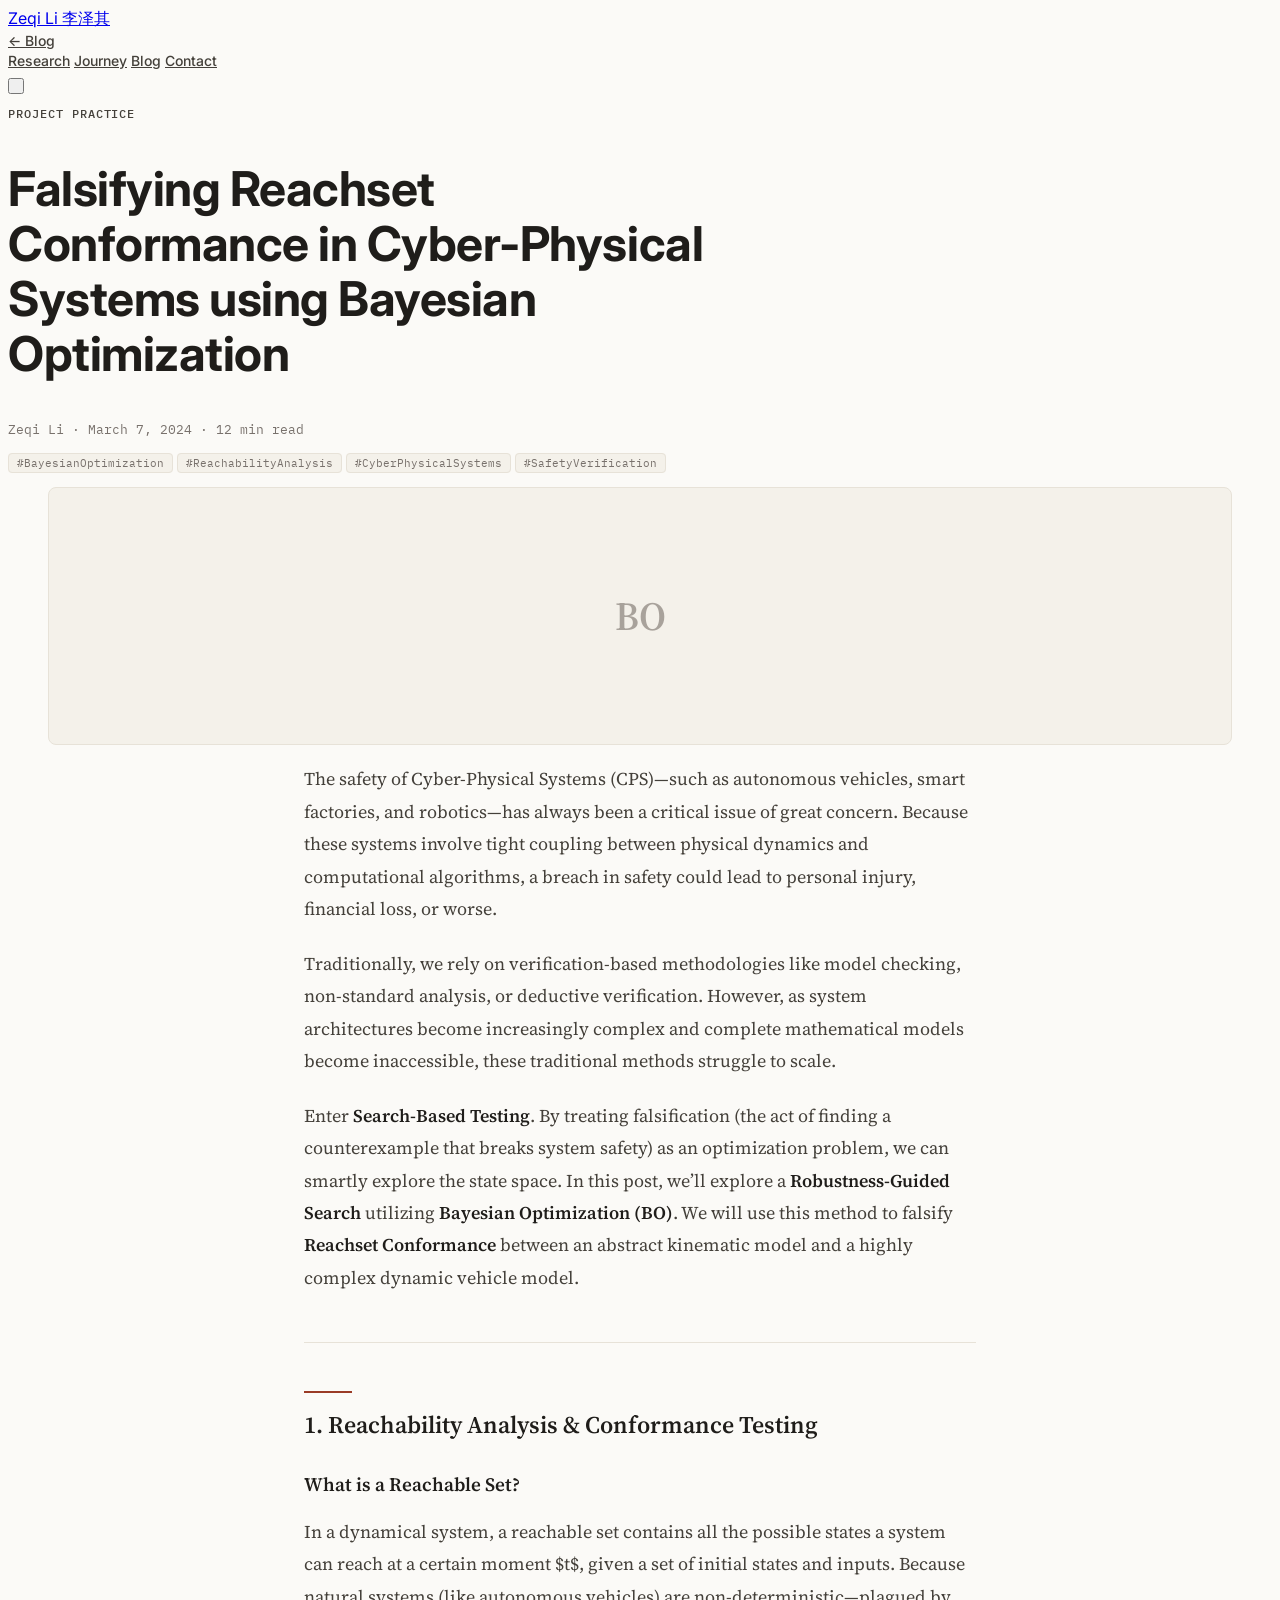
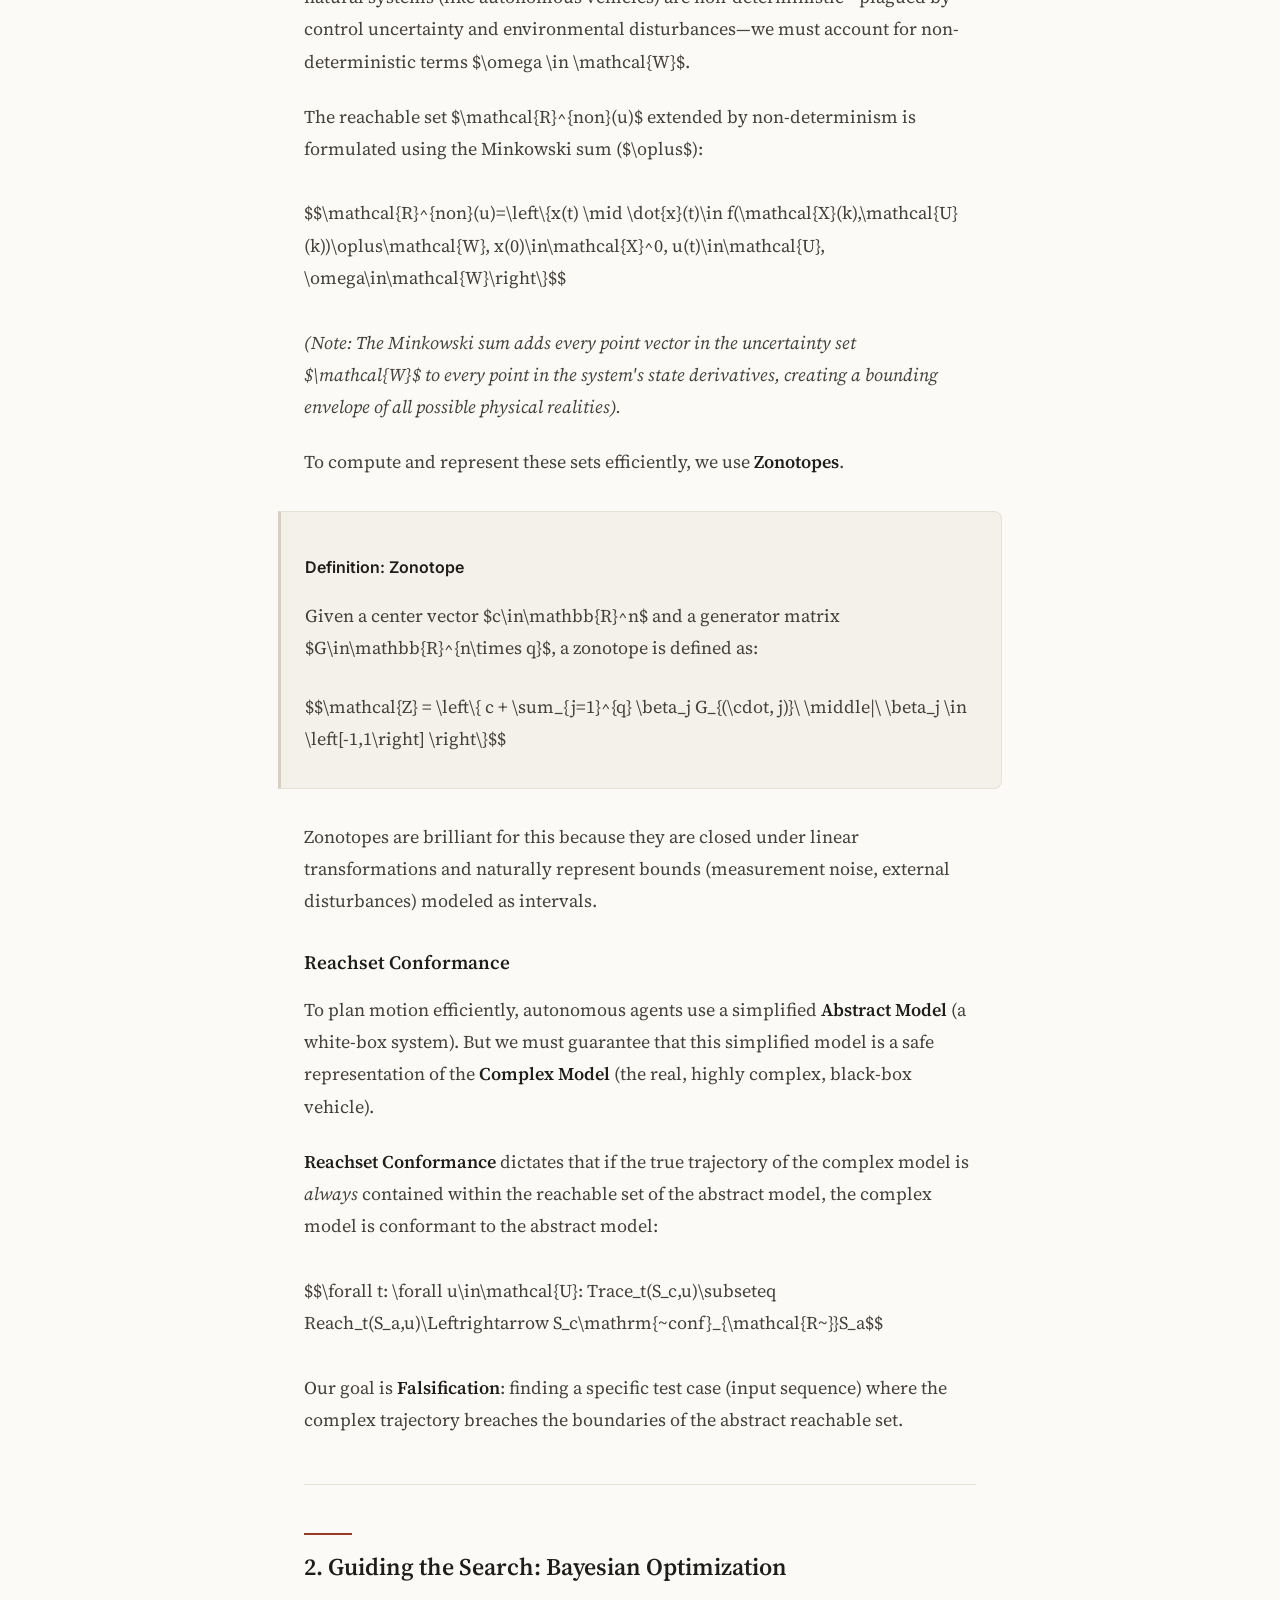
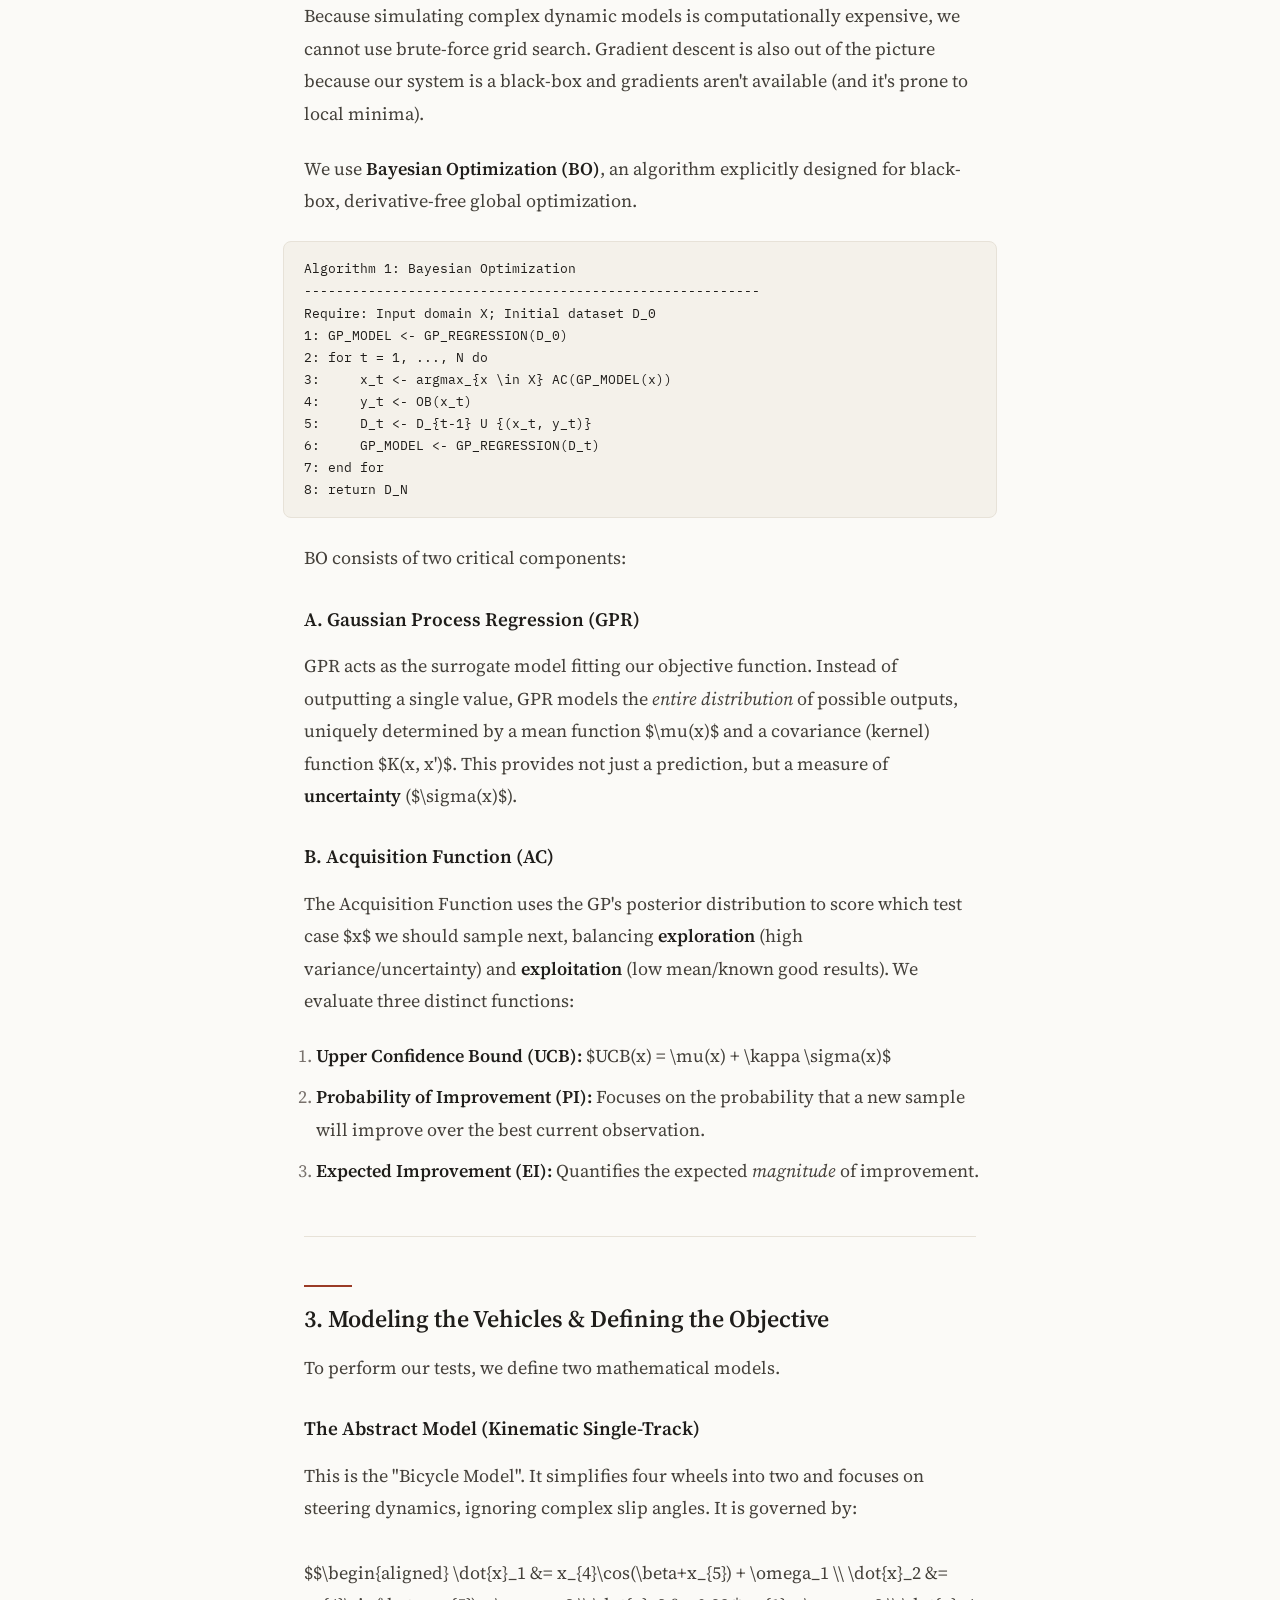
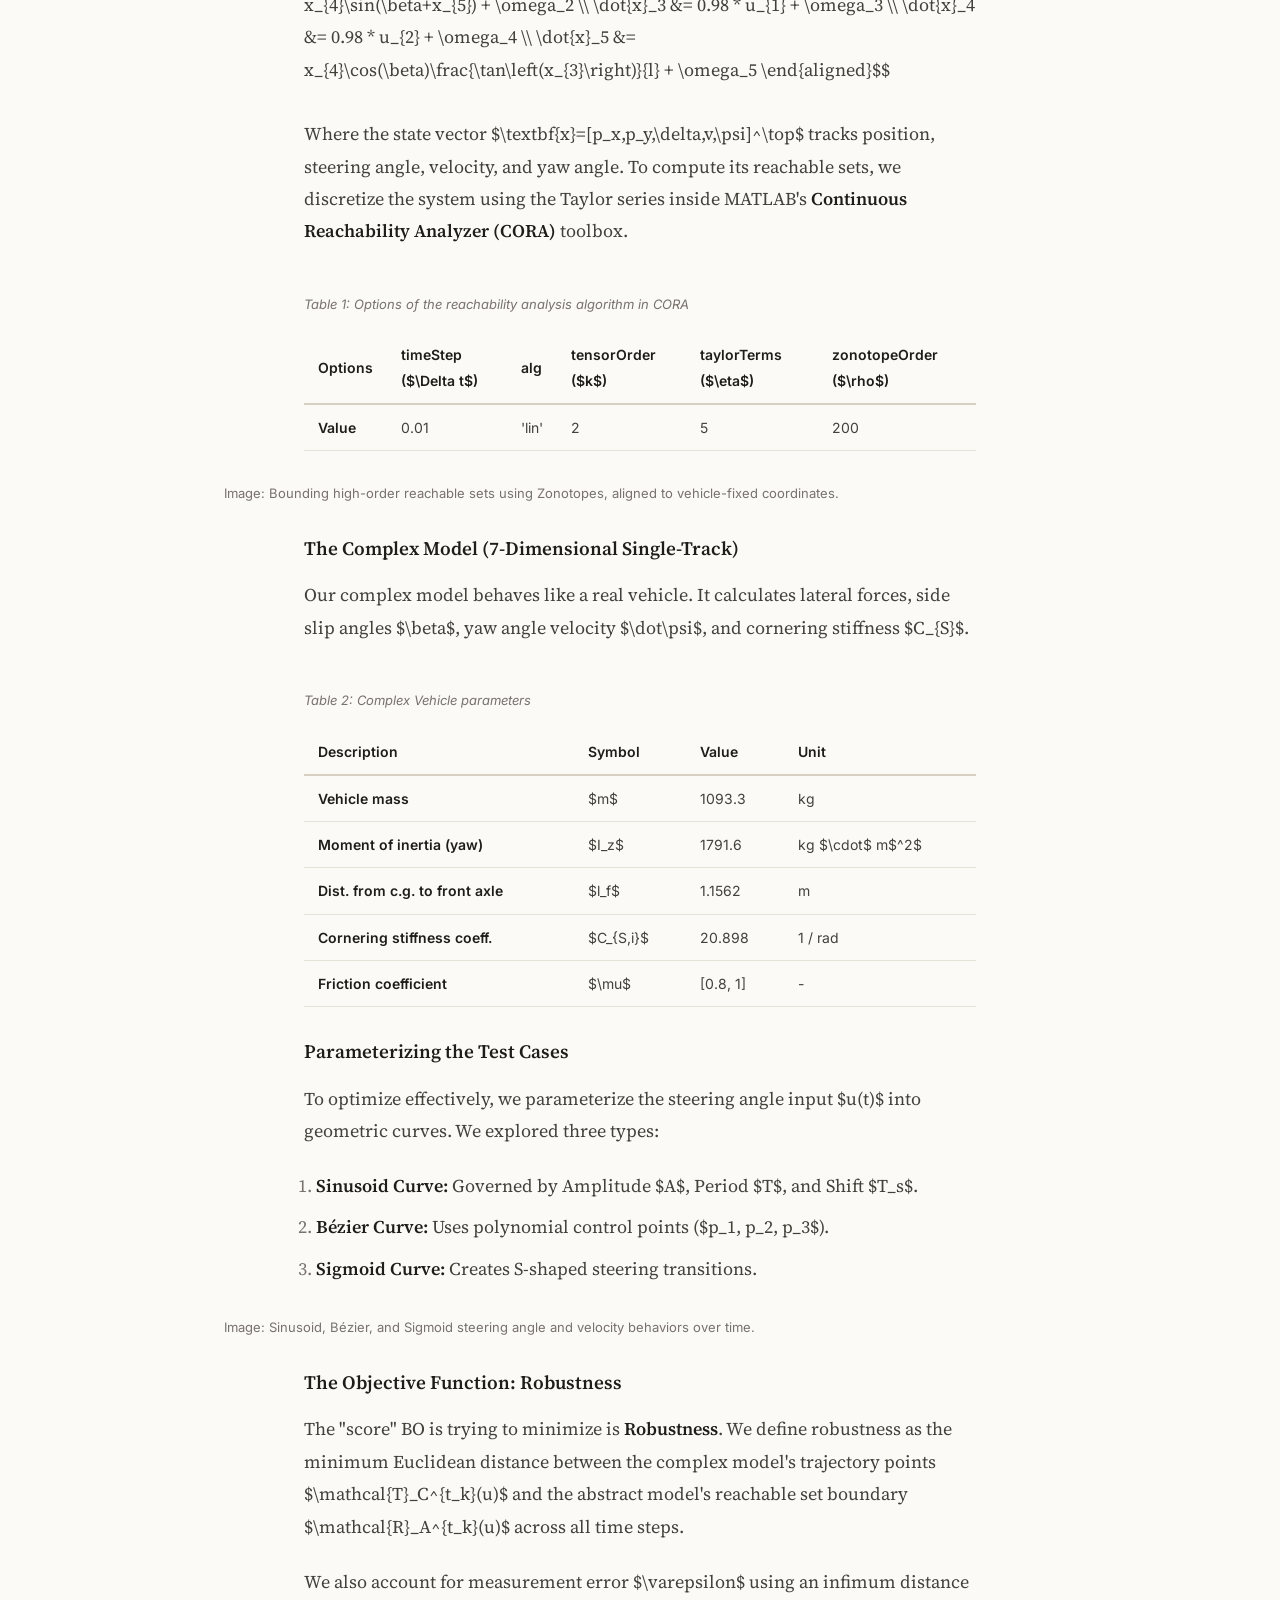
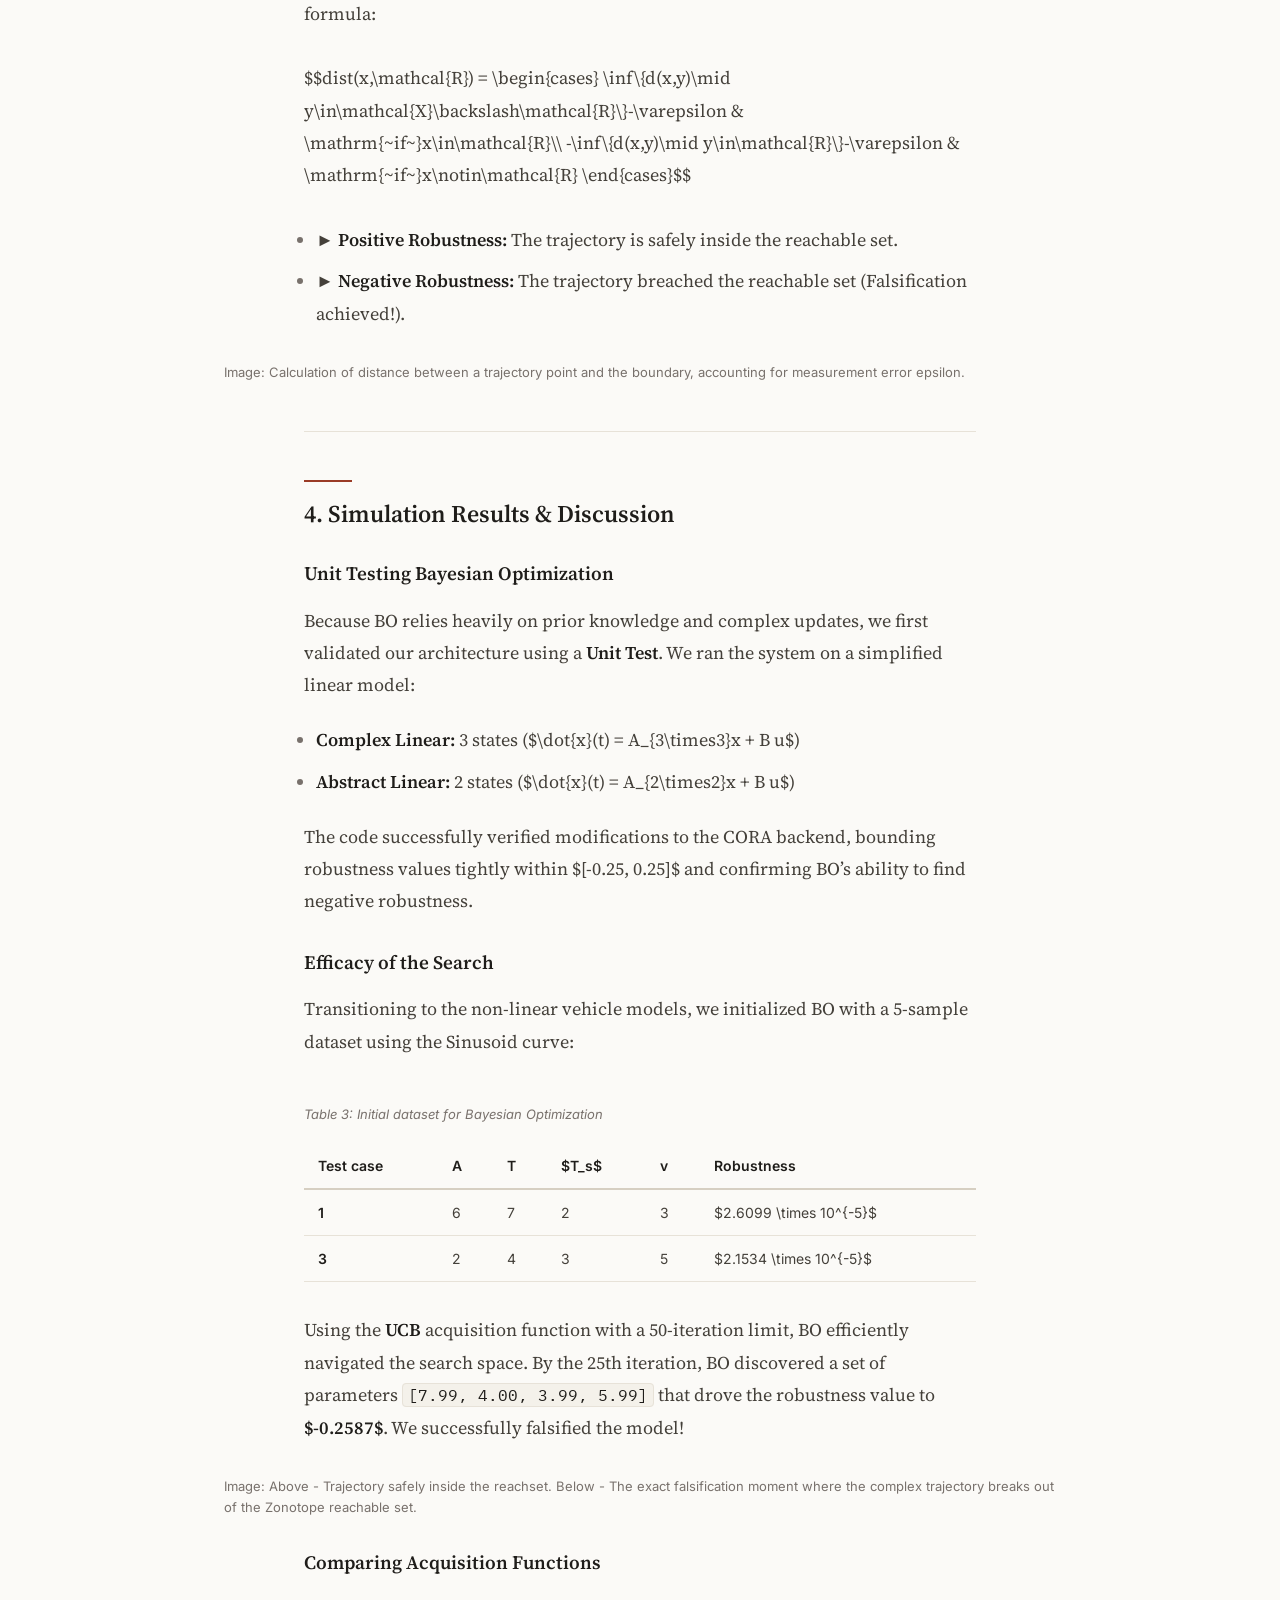
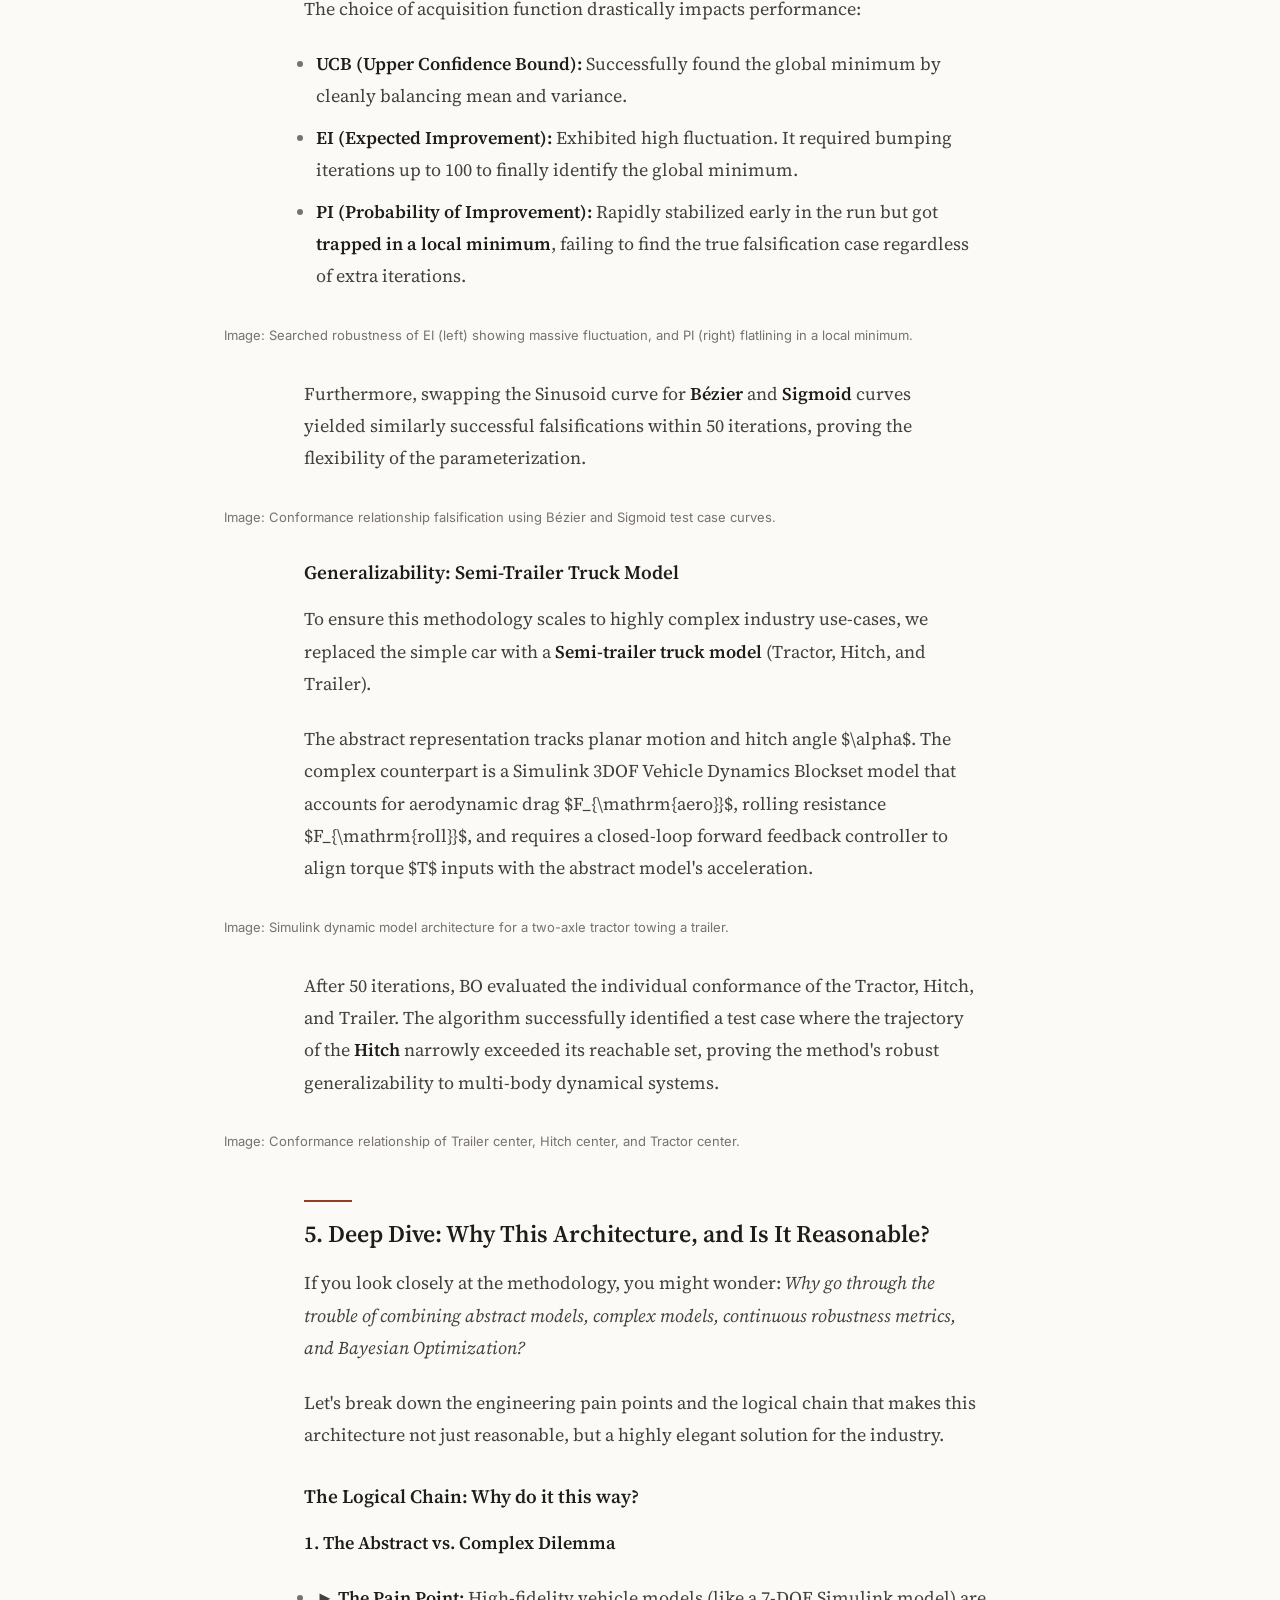
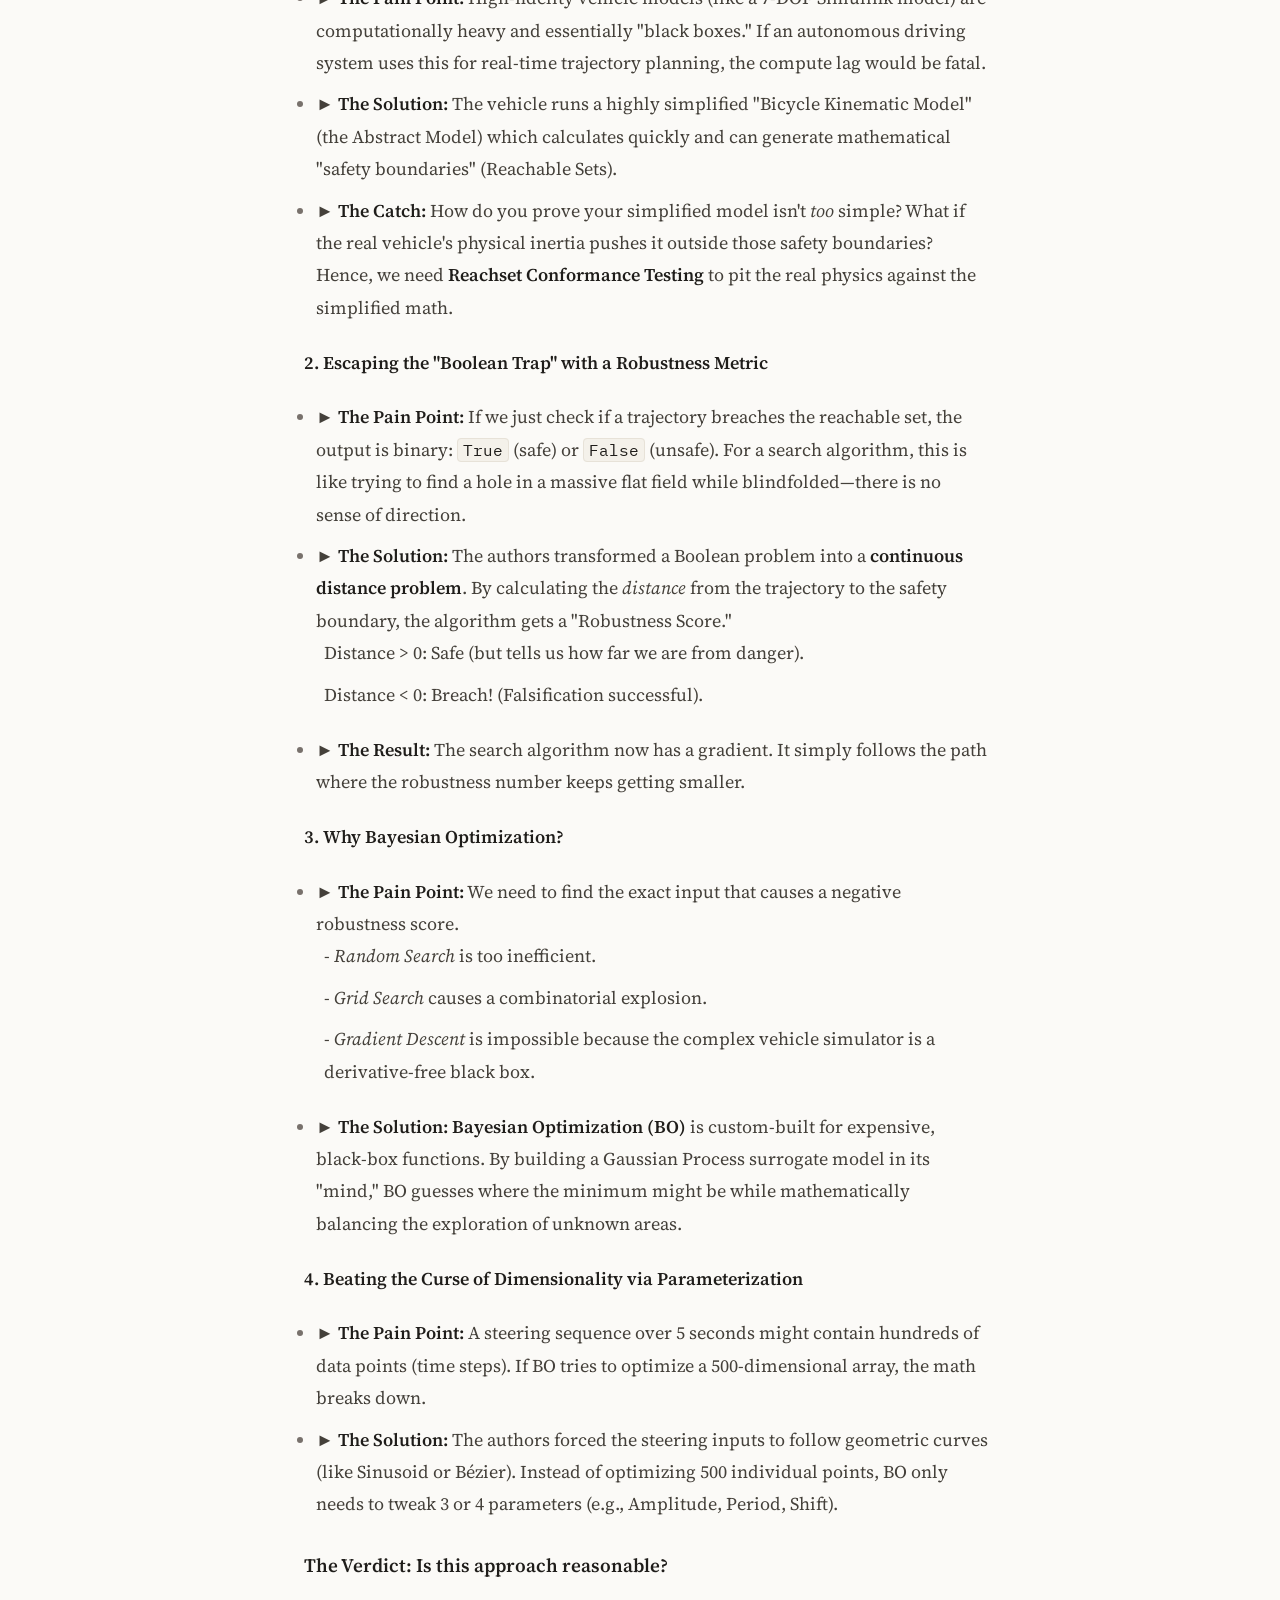
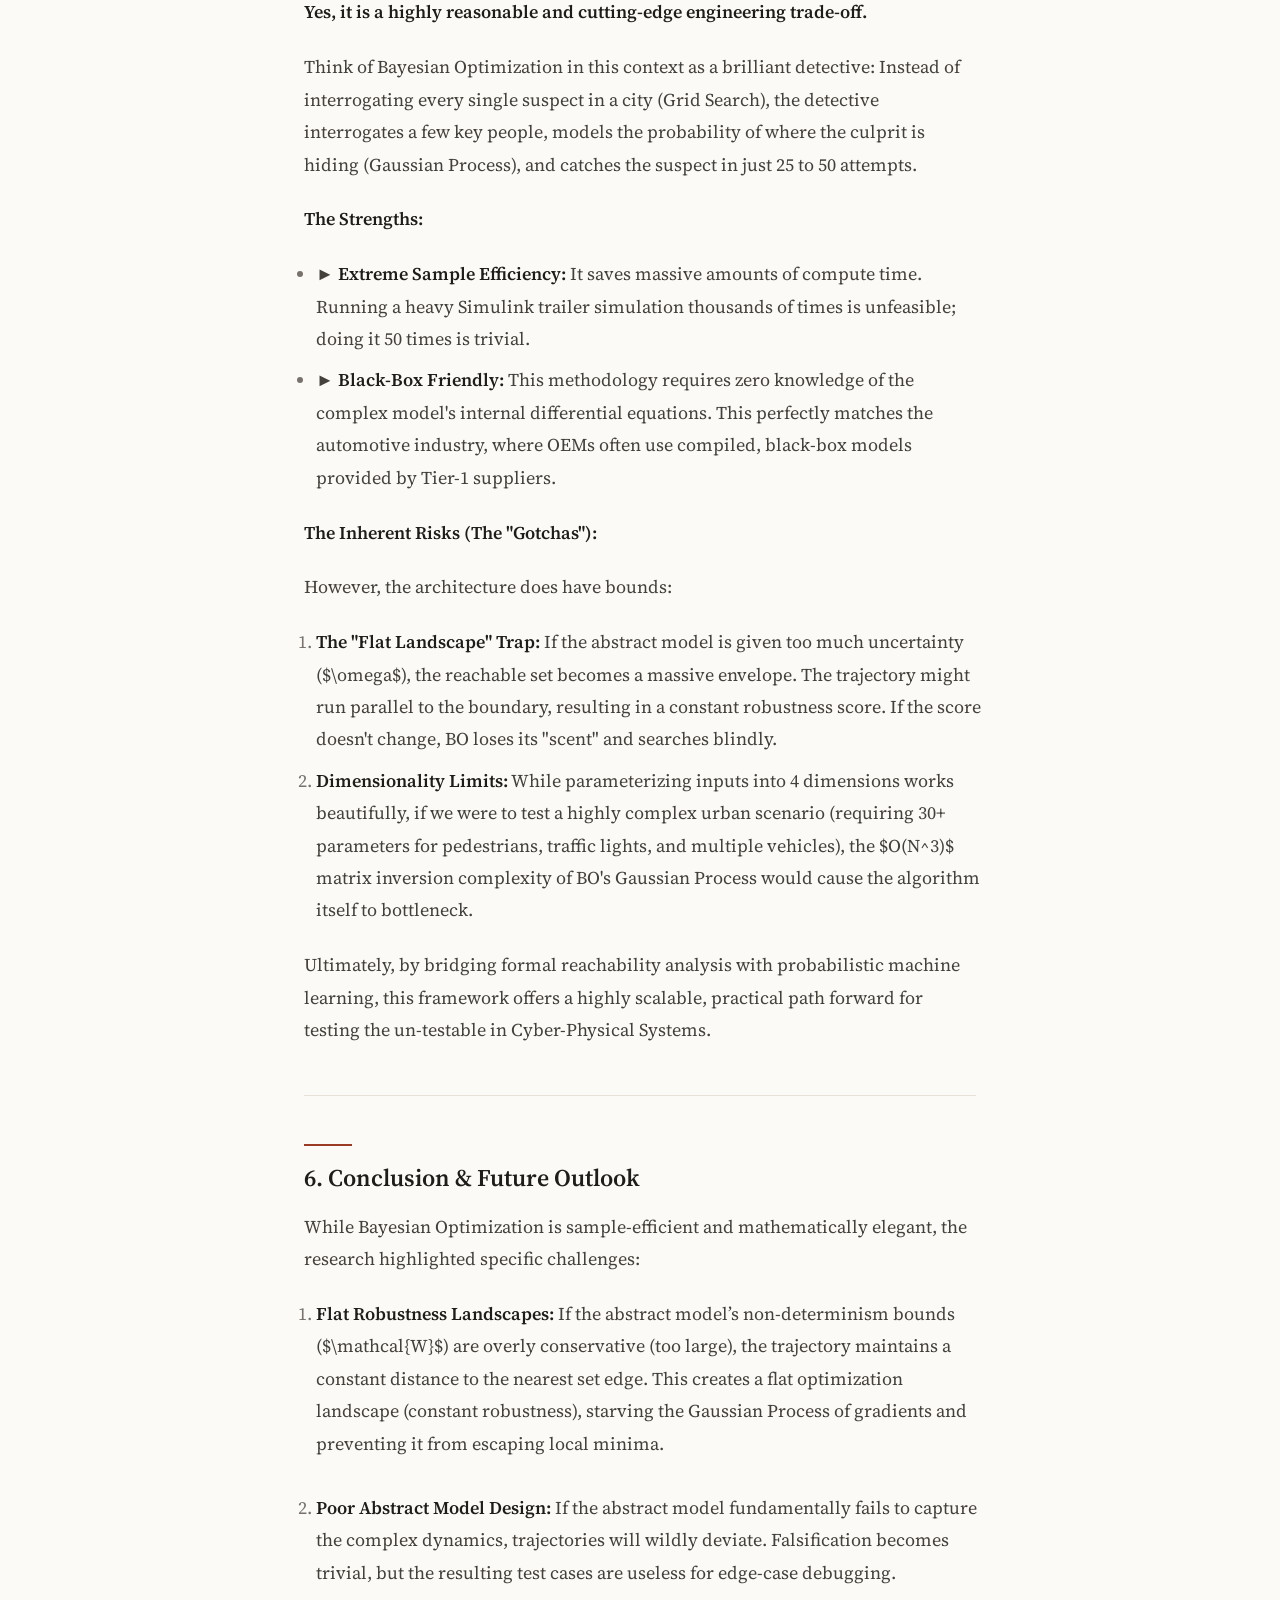
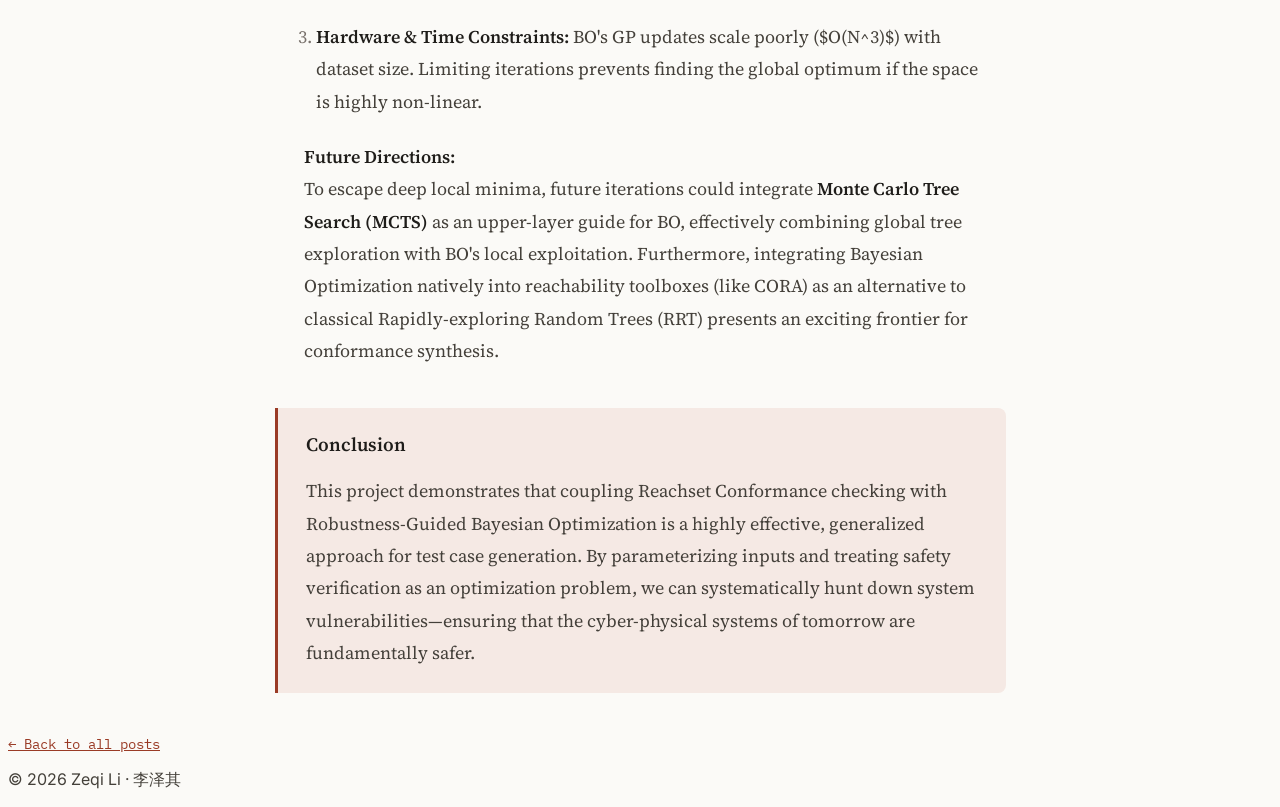
==== commit 2dbab44e: "feat: implement comprehensive design system and dark mode support with CSS variables and Tailwind co" ====
--- a/assets/blog/bo/page/blog-bo.html
+++ b/assets/blog/bo/page/blog-bo.html
@@ -7,35 +7,64 @@
     <title>Falsifying Reachset Conformance in Cyber-Physical Systems using Bayesian Optimization | Zeqi Li</title>
 
     <!-- Favicon -->
-    <link rel="apple-touch-icon" sizes="180x180" href="favicon_io/apple-touch-icon.png">
-    <link rel="icon" type="image/png" sizes="32x32" href="favicon_io/favicon-32x32.png">
-    <link rel="icon" type="image/png" sizes="16x16" href="favicon_io/favicon-16x16.png">
-    <link rel="manifest" href="favicon_io/site.webmanifest">
-
-    <!-- 引入 Tailwind CSS -->
+    <link rel="apple-touch-icon" sizes="180x180" href="../../../../favicon_io/apple-touch-icon.png">
+    <link rel="icon" type="image/png" sizes="32x32" href="../../../../favicon_io/favicon-32x32.png">
+    <link rel="icon" type="image/png" sizes="16x16" href="../../../../favicon_io/favicon-16x16.png">
+    <link rel="manifest" href="../../../../favicon_io/site.webmanifest">
+
+    <meta name="theme-color" content="#FBFAF7" media="(prefers-color-scheme: light)">
+    <meta name="theme-color" content="#171512" media="(prefers-color-scheme: dark)">
+
+    <!-- Pre-paint theme script: must run before Tailwind to avoid dark-mode flash -->
+    <script>
+        (function () {
+            var stored = localStorage.getItem('theme'); // 'light' | 'dark' | null
+            var mq = window.matchMedia('(prefers-color-scheme: dark)');
+            function apply(dark) { document.documentElement.classList.toggle('dark', dark); }
+            apply(stored ? stored === 'dark' : mq.matches);
+            mq.addEventListener('change', function (e) {
+                if (!localStorage.getItem('theme')) apply(e.matches);
+            });
+        })();
+    </script>
+
+    <!-- Tailwind CSS (CDN) -->
     <script src="https://cdn.tailwindcss.com"></script>
-
-    <!-- Tailwind 配置 -->
     <script>
         tailwind.config = {
+            darkMode: 'class',
             theme: {
                 extend: {
+                    colors: {
+                        paper: 'var(--bg)', subtle: 'var(--bg-subtle)', surface: 'var(--surface)',
+                        ink: 'var(--ink)', body: 'var(--ink-secondary)', muted: 'var(--muted)',
+                        faint: 'var(--faint)', line: 'var(--border)', 'line-strong': 'var(--border-strong)',
+                        accent: 'var(--accent)', 'accent-hover': 'var(--accent-hover)',
+                        'accent-soft': 'var(--accent-soft)', 'accent-on': 'var(--accent-on)',
+                        status: 'var(--status)', 'status-soft': 'var(--status-soft)',
+                        warn: 'var(--warn)', 'warn-soft': 'var(--warn-soft)'
+                    },
                     fontFamily: {
-                        'inter': ['Inter', 'sans-serif'],
-                        'mono': ['ui-monospace', 'SFMono-Regular', 'Menlo', 'Monaco', 'Consolas', 'monospace'],
+                        serif: ['Source Serif 4', 'Georgia', 'Songti SC', 'STSong', 'SimSun', 'serif'],
+                        sans: ['Inter', 'system-ui', '-apple-system', 'Segoe UI', 'PingFang SC', 'Hiragino Sans GB', 'Microsoft YaHei', 'Noto Sans CJK SC', 'sans-serif'],
+                        mono: ['IBM Plex Mono', 'ui-monospace', 'SFMono-Regular', 'Menlo', 'Consolas', 'monospace']
                     },
-                    colors: {
-                        'primary': tailwind.colors.violet,
-                    },
+                    borderRadius: { sm: 'var(--r-sm)', md: 'var(--r-md)', lg: 'var(--r-lg)' },
+                    boxShadow: { sm: 'var(--shadow-sm)', md: 'var(--shadow-md)', lg: 'var(--shadow-lg)' }
                 }
             }
         }
     </script>
 
     <!-- Lucide Icons -->
-    <script src="https://unpkg.com/lucide@latest"></script>
-
-    <!-- MathJax 渲染公式 -->
+    <script src="https://unpkg.com/lucide@0.454.0"></script>
+
+    <!-- Google Fonts: Source Serif 4 + Inter + IBM Plex Mono -->
+    <link rel="preconnect" href="https://fonts.googleapis.com">
+    <link rel="preconnect" href="https://fonts.gstatic.com" crossorigin>
+    <link href="https://fonts.googleapis.com/css2?family=Source+Serif+4:ital,opsz,wght@0,8..60,400;0,8..60,600;0,8..60,700;1,8..60,400&family=Inter:wght@400;500;600&family=IBM+Plex+Mono:wght@400;500&display=swap" rel="stylesheet">
+
+    <!-- MathJax 3 -->
     <script>
         window.MathJax = {
             tex: {
@@ -43,179 +72,460 @@
                 displayMath: [['$$', '$$'], ['\\[', '\\]']],
                 tags: 'ams' // 允许公式自动编号
             },
-            svg: {
-                fontCache: 'global'
+            chtml: {
+                scale: 1.0
             }
         };
     </script>
-    <script src="https://polyfill.io/v3/polyfill.min.js?features=es6"></script>
     <script id="MathJax-script" async src="https://cdn.jsdelivr.net/npm/mathjax@3/es5/tex-mml-chtml.js"></script>
 
     <style>
+        /* ============ Design tokens (The Preprint) ============ */
+        :root {
+            --bg: #FBFAF7;
+            --bg-subtle: #F4F1EA;
+            --surface: #FFFFFF;
+            --ink: #1F1D1A;
+            --ink-secondary: #44403A;
+            --muted: #78716C;
+            --faint: #A8A29B;
+            --border: #E7E2D8;
+            --border-strong: #D6CFC2;
+            --accent: #9A3B26;
+            --accent-hover: #7C2D1B;
+            --accent-soft: #F5E9E4;
+            --accent-on: #FFFFFF;
+            --status: #3F6C51;
+            --status-soft: #E9F0EB;
+            --warn: #8A6D1F;
+            --warn-soft: #F6EFDC;
+            --selection-bg: #EBD9D2;
+            --focus-ring: #9A3B26;
+
+            --r-sm: 4px;
+            --r-md: 8px;
+            --r-lg: 12px;
+            --r-full: 999px;
+
+            --shadow-sm: 0 1px 2px rgba(31, 29, 26, 0.05);
+            --shadow-md: 0 2px 8px rgba(31, 29, 26, 0.06), 0 1px 2px rgba(31, 29, 26, 0.04);
+            --shadow-lg: 0 8px 24px rgba(31, 29, 26, 0.09), 0 2px 6px rgba(31, 29, 26, 0.05);
+
+            --font-serif: 'Source Serif 4', Georgia, 'Songti SC', 'STSong', 'SimSun', serif;
+            --font-sans: 'Inter', system-ui, -apple-system, 'Segoe UI', 'PingFang SC', 'Hiragino Sans GB', 'Microsoft YaHei', 'Noto Sans CJK SC', sans-serif;
+            --font-mono: 'IBM Plex Mono', ui-monospace, SFMono-Regular, Menlo, Consolas, monospace;
+
+            --ease: cubic-bezier(0.25, 0.1, 0.25, 1);
+            --t-fast: 150ms;
+            --t-med: 300ms;
+        }
+
+        html.dark {
+            --bg: #171512;
+            --bg-subtle: #211E1A;
+            --surface: #1E1B17;
+            --ink: #EDE9E1;
+            --ink-secondary: #C9C3B8;
+            --muted: #948D82;
+            --faint: #6B655C;
+            --border: #322E28;
+            --border-strong: #453F37;
+            --accent: #D98E75;
+            --accent-hover: #E5A992;
+            --accent-soft: #33241E;
+            --accent-on: #1F1D1A;
+            --status: #8AB99A;
+            --status-soft: #22302A;
+            --warn: #CDB068;
+            --warn-soft: #2E2817;
+            --selection-bg: #4A2E24;
+            --focus-ring: #D98E75;
+            --shadow-sm: 0 1px 2px rgba(0, 0, 0, 0.4);
+            --shadow-md: 0 2px 8px rgba(0, 0, 0, 0.45), 0 1px 2px rgba(0, 0, 0, 0.3);
+            --shadow-lg: 0 8px 24px rgba(0, 0, 0, 0.5);
+        }
+
+        /* ============ Base ============ */
         body {
-            font-family: 'Inter', sans-serif;
-            background-color: #0f172a;
-            color: #f8fafc;
-        }
-
-        /* Custom styles for article content */
-        .article-content h2 {
-            font-size: 1.875rem;
-            font-weight: 800;
-            color: #fff;
-            margin-top: 3.5rem;
-            margin-bottom: 1.5rem;
-            padding-bottom: 0.5rem;
-            border-bottom: 1px solid #1e293b;
+            background: var(--bg);
+            color: var(--ink-secondary);
+            font-family: var(--font-sans);
+        }
+
+        h1, h2, h3, h4 { color: var(--ink); }
+        ::selection { background: var(--selection-bg); }
+        :focus-visible { outline: 2px solid var(--focus-ring); outline-offset: 2px; }
+
+        .prose-link, main p a {
+            color: var(--accent);
+            text-decoration: underline;
+            text-underline-offset: 3px;
+            text-decoration-color: color-mix(in srgb, var(--accent) 40%, transparent);
+            transition: color var(--t-fast) var(--ease), text-decoration-color var(--t-fast) var(--ease);
+        }
+        main p a:hover { color: var(--accent-hover); text-decoration-color: currentColor; }
+
+        /* ============ Header ============ */
+        #site-header {
+            background: color-mix(in srgb, var(--bg) 92%, transparent);
+            backdrop-filter: blur(8px);
+            -webkit-backdrop-filter: blur(8px);
+        }
+
+        .nav-link {
+            font-size: 0.875rem;
+            font-weight: 500;
+            color: var(--ink-secondary);
+            transition: color var(--t-fast) var(--ease);
+        }
+        .nav-link:hover { color: var(--ink); }
+
+        .theme-toggle {
+            display: inline-flex;
+            align-items: center;
+            justify-content: center;
+            padding: 6px;
+            color: var(--muted);
+            transition: color var(--t-fast) var(--ease);
+        }
+        .theme-toggle:hover { color: var(--accent); }
+        .icon-sun { display: none; }
+        html.dark .icon-sun { display: inline-flex; }
+        html.dark .icon-moon { display: none; }
+        .icon-moon { display: inline-flex; }
+
+        /* ============ Reading progress bar ============ */
+        #progress-bar {
+            position: fixed;
+            top: 0;
+            left: 0;
+            height: 2px;
+            width: 0;
+            background: var(--accent);
+            z-index: 60;
+        }
+
+        /* ============ Article header ============ */
+        .kicker {
+            font-family: var(--font-mono);
+            font-weight: 500;
+            font-size: 0.75rem;
+            letter-spacing: 0.08em;
+            text-transform: uppercase;
+        }
+
+        .article-title {
+            font-size: clamp(2rem, 4.5vw, 3rem);
+            line-height: 1.15;
+            letter-spacing: -0.01em;
+            max-width: 46rem;
+        }
+
+        .byline {
+            font-family: var(--font-mono);
+            font-size: 0.8125rem;
+            color: var(--muted);
+            font-variant-numeric: tabular-nums;
+        }
+
+        .tag-chip {
+            font-family: var(--font-mono);
+            font-size: 0.6875rem;
+            color: var(--muted);
+            background: var(--bg-subtle);
+            border: 1px solid var(--border);
+            border-radius: var(--r-sm);
+            padding: 2px 8px;
+        }
+
+        .cover-placeholder {
+            background: var(--bg-subtle);
+            border: 1px solid var(--border);
+            border-radius: var(--r-md);
+            min-height: 16rem;
             display: flex;
             align-items: center;
-        }
-
+            justify-content: center;
+            font-family: var(--font-serif);
+            font-weight: 600;
+            font-size: 2.5rem;
+            color: var(--faint);
+        }
+
+        /* ============ Article body ============ */
+        .article-content {
+            font-family: var(--font-serif);
+            font-weight: 400;
+            font-size: 1.0625rem;
+            line-height: 1.75;
+            color: var(--ink-secondary);
+            max-width: 52rem;
+            margin-inline: auto;
+        }
+        @media (min-width: 768px) {
+            .article-content { font-size: 1.125rem; line-height: 1.8; }
+        }
+        html[lang="zh-CN"] .article-content { line-height: 1.85; }
+
+        /* Prose measure: 42rem; figures may break out to 52rem */
+        .article-content > * { max-width: 42rem; margin-inline: auto; }
+        .article-content > figure { max-width: 52rem; }
+
+        .article-content p { margin-bottom: 1.25em; }
+        .article-content strong { font-weight: 600; color: var(--ink); }
+        .article-content em { font-style: italic; }
+
+        .article-content h2 {
+            font-family: var(--font-serif);
+            font-weight: 600;
+            font-size: 1.5rem;
+            line-height: 1.3;
+            margin-top: 3rem;
+            margin-bottom: 1rem;
+        }
+        .article-content h2::before {
+            content: '';
+            display: block;
+            width: 3rem;
+            height: 2px;
+            background: var(--accent);
+            margin-bottom: 1rem;
+        }
         .article-content h3 {
-            font-size: 1.5rem;
-            font-weight: 700;
-            color: #e2e8f0;
-            margin-top: 2.5rem;
-            margin-bottom: 1rem;
-            display: flex;
-            align-items: center;
-        }
-
-        .article-content p {
+            font-family: var(--font-serif);
+            font-weight: 600;
+            font-size: 1.1875rem;
+            line-height: 1.35;
+            margin-top: 2rem;
+            margin-bottom: 0.75rem;
+        }
+        .article-content h4 {
+            font-family: var(--font-sans);
+            font-weight: 600;
+            font-size: 1rem;
+            margin-bottom: 0.5rem;
+        }
+
+        /* Hover-revealed heading anchors (added by JS) */
+        .h-anchor {
+            margin-left: 0.5ch;
+            color: var(--faint);
+            text-decoration: none;
+            opacity: 0;
+            transition: opacity var(--t-fast) var(--ease), color var(--t-fast) var(--ease);
+        }
+        .article-content h2:hover .h-anchor,
+        .article-content h3:hover .h-anchor { opacity: 1; }
+        .h-anchor:hover { color: var(--accent); }
+
+        .article-content ul, .article-content ol {
+            padding-left: 1.5rem;
+            margin-bottom: 1.25em;
+        }
+        .article-content ul { list-style-type: disc; }
+        .article-content ol { list-style-type: decimal; }
+        .article-content li { margin-bottom: 0.5em; }
+        .article-content li::marker { color: var(--muted); }
+        .article-content ul.list-none { list-style: none; padding-left: 0.5rem; }
+
+        .article-content blockquote {
+            border-left: 3px solid var(--border-strong);
+            padding-left: 1.25rem;
+            font-family: var(--font-serif);
+            font-style: italic;
             font-size: 1.125rem;
-            line-height: 1.75;
-            color: #cbd5e1;
-            margin-bottom: 1.5rem;
-        }
-
-        .article-content ul,
-        .article-content ol {
-            font-size: 1.125rem;
-            line-height: 1.75;
-            color: #cbd5e1;
-            margin-bottom: 1.5rem;
-            padding-left: 1.5rem;
-        }
-
-        .article-content li {
-            margin-bottom: 0.5rem;
-        }
-
-        .article-content ul {
-            list-style-type: disc;
-        }
-
-        .article-content ol {
-            list-style-type: decimal;
-        }
-
-        .article-content strong {
-            color: #f8fafc;
+            color: var(--muted);
+            margin-block: 1.5rem;
+        }
+
+        .article-content hr {
+            border: 0;
+            border-top: 1px solid var(--border);
+            margin-block: 3rem;
+        }
+
+        /* Code */
+        .article-content code {
+            font-family: var(--font-mono);
+            font-size: 0.875em;
+            background: var(--bg-subtle);
+            border: 1px solid var(--border);
+            border-radius: var(--r-sm);
+            padding: 1px 5px;
+            color: var(--ink);
+        }
+        .article-content pre {
+            background: var(--bg-subtle);
+            border: 1px solid var(--border);
+            border-radius: var(--r-md);
+            padding: 1rem 1.25rem;
+            font-family: var(--font-mono);
+            font-size: 0.8125rem;
+            line-height: 1.7;
+            overflow-x: auto;
+            margin-block: 1.5rem;
+            color: var(--ink);
+        }
+        .article-content pre code {
+            background: transparent;
+            border: 0;
+            padding: 0;
+            font-size: inherit;
+        }
+
+        /* Figures */
+        .article-content figure { margin-block: 2rem; }
+        .article-content figure img {
+            max-width: 100%;
+            border-radius: var(--r-md);
+            border: 1px solid var(--border);
+        }
+        html.dark .article-content figure img {
+            background: var(--surface);
+            padding: 8px;
+        }
+        .article-content figcaption {
+            font-family: var(--font-sans);
+            font-size: 0.8125rem;
+            line-height: 1.6;
+            color: var(--muted);
+            margin-top: 0.75rem;
+            text-align: left;
+        }
+
+        /* Tables */
+        .table-wrap {
+            overflow-x: auto;
+            margin-block: 2rem;
+        }
+        .table-caption {
+            font-family: var(--font-sans);
+            font-size: 0.8125rem;
+            color: var(--muted);
+            margin-bottom: 0.75rem;
+        }
+        .article-content table {
+            width: 100%;
+            font-family: var(--font-sans);
+            font-size: 0.875rem;
+            border-collapse: collapse;
+            text-align: left;
+        }
+        .article-content thead th {
             font-weight: 600;
-        }
-
-        .article-content em {
-            font-style: italic;
-            color: #a78bfa;
-        }
-
-        .article-content blockquote {
-            border-left: 4px solid #8b5cf6;
-            margin-left: 0;
-            margin-right: 0;
-            font-style: italic;
-            color: #a1a1aa;
-            background-color: rgba(139, 92, 246, 0.05);
-            padding: 1.5rem;
-            border-radius: 0 0.5rem 0.5rem 0;
-            margin-bottom: 2rem;
-        }
-
-        .article-content hr {
-            border-color: #1e293b;
-            margin: 3rem 0;
-        }
-
-        /* 公式容器样式优化：极客数学块 */
+            color: var(--ink);
+            border-bottom: 2px solid var(--border-strong);
+            padding: 0.625rem 0.875rem;
+        }
+        .article-content tbody th,
+        .article-content tbody td {
+            border-bottom: 1px solid var(--border);
+            padding: 0.625rem 0.875rem;
+            color: var(--ink-secondary);
+        }
+        .article-content tbody th { font-weight: 600; color: var(--ink); }
+        .article-content tbody tr:hover { background: var(--bg-subtle); }
+
+        /* Math */
         .math-box {
-            background-color: rgba(30, 41, 59, 0.5);
-            border: 1px solid #334155;
-            border-radius: 0.75rem;
-            padding: 1.5rem;
-            margin: 2rem 0;
-            box-shadow: inset 0 2px 4px 0 rgba(0, 0, 0, 0.06);
             overflow-x: auto;
-        }
-
-        .math-box-title {
-            font-family: 'ui-monospace', monospace;
-            font-size: 0.85rem;
-            color: #8b5cf6;
-            margin-bottom: 0.5rem;
-            text-transform: uppercase;
-            letter-spacing: 0.05em;
-        }
-
-        .mjx-chtml {
-            color: #e2e8f0 !important;
-            padding: 0.5em 0;
+            overflow-y: hidden;
+            padding-block: 0.25rem;
+            margin-block: 1.75rem;
+        }
+        mjx-container { color: var(--ink-secondary) !important; }
+
+        /* Callout boxes */
+        .callout {
+            background: var(--bg-subtle);
+            border: 1px solid var(--border);
+            border-left: 3px solid var(--border-strong);
+            border-radius: 0 var(--r-md) var(--r-md) 0;
+            padding: 1.25rem 1.5rem;
+            margin-block: 2rem;
+        }
+        .callout .math-box { margin-block: 0.5rem; }
+        .callout-accent {
+            background: var(--accent-soft);
+            border: 0;
+            border-left: 3px solid var(--accent);
+            border-radius: 0 var(--r-md) var(--r-md) 0;
+            padding: 1.5rem 1.75rem;
+            margin-block: 2.5rem;
+        }
+        .callout-accent h3 { margin-top: 0 !important; }
+        .callout-accent p:last-child { margin-bottom: 0; }
+
+        /* Footer */
+        .back-link {
+            font-family: var(--font-mono);
+            font-size: 0.875rem;
+            color: var(--accent);
+            transition: color var(--t-fast) var(--ease);
+        }
+        .back-link:hover { color: var(--accent-hover); }
+
+        /* Reduced motion */
+        @media (prefers-reduced-motion: reduce) {
+            html { scroll-behavior: auto; }
+            *, *::before, *::after {
+                transition-duration: 0.01ms !important;
+                animation-duration: 0.01ms !important;
+            }
         }
     </style>
 </head>
 
-<body class="antialiased selection:bg-primary-500/30">
-    <!-- Navbar -->
-    <nav
-        class="fixed w-full z-50 bg-slate-900/80 backdrop-blur-md border-b border-slate-800 transition-all duration-300">
-        <div class="max-w-6xl mx-auto px-6 lg:px-8">
-            <div class="flex items-center justify-between h-16">
-                <!-- Logo / Back button -->
-                <a href="../../../../index.html#blog"
-                    class="flex items-center text-slate-300 hover:text-white transition-colors group">
-                    <i data-lucide="arrow-left"
-                        class="w-5 h-5 mr-2 group-hover:-translate-x-1 transition-transform"></i>
-                    <span class="font-medium">Back to Portfolio</span>
-                </a>
+<body class="antialiased">
+    <!-- Reading progress bar -->
+    <div id="progress-bar" aria-hidden="true"></div>
+
+    <!-- Header -->
+    <header id="site-header" class="sticky top-0 z-50 border-b border-line">
+        <div class="max-w-6xl mx-auto px-6 md:px-10 h-14 md:h-16 flex items-center justify-between gap-4">
+            <a href="../../../../index.html" class="flex items-baseline gap-3 min-w-0">
+                <span class="font-serif font-semibold text-lg text-ink whitespace-nowrap">Zeqi Li</span>
+                <span class="font-mono text-xs text-muted hidden sm:inline">李泽其</span>
+            </a>
+            <div class="flex items-center gap-3 md:gap-5">
+                <a href="../../../../index.html#blog" class="nav-link md:hidden">&larr; Blog</a>
+                <nav class="hidden md:flex items-center gap-7">
+                    <a href="../../../../index.html#research" class="nav-link">Research</a>
+                    <a href="../../../../index.html#journey" class="nav-link">Journey</a>
+                    <a href="../../../../index.html#blog" class="nav-link">Blog</a>
+                    <a href="../../../../index.html#contact" class="nav-link">Contact</a>
+                </nav>
+                <span class="hidden md:block w-px h-4 bg-line-strong"></span>
+                <button id="theme-toggle" class="theme-toggle" aria-label="Toggle dark mode">
+                    <span class="icon-moon"><i data-lucide="moon" class="w-[18px] h-[18px]"></i></span>
+                    <span class="icon-sun"><i data-lucide="sun" class="w-[18px] h-[18px]"></i></span>
+                </button>
             </div>
         </div>
-    </nav>
+    </header>
 
     <!-- Main Content -->
-    <main class="pt-32 pb-24">
-        <article class="max-w-6xl mx-auto px-6 lg:px-8">
-            <!-- Header -->
-            <header class="mb-12">
-                <h1 class="text-4xl md:text-5xl lg:text-6xl font-black text-white mb-6 leading-tight tracking-tight">
+    <main class="pt-12 md:pt-16 pb-16">
+        <article class="px-5 md:px-10">
+            <!-- Article header -->
+            <header class="max-w-[42rem] mx-auto mb-10">
+                <p class="kicker text-accent mb-4">Project Practice</p>
+                <h1 class="font-serif font-semibold article-title">
                     Falsifying Reachset Conformance in Cyber-Physical Systems using Bayesian Optimization
                 </h1>
-
-                <div class="flex flex-wrap items-center gap-4 text-slate-400 font-mono text-sm mb-6">
-                    <div class="flex items-center">
-                        <i data-lucide="calendar" class="w-4 h-4 mr-2"></i>
-                        <time datetime="2024-03-07">March 7, 2024</time>
-                    </div>
-                    <div class="flex items-center">
-                        <i data-lucide="book-open" class="w-4 h-4 mr-2"></i>
-                        <span>Cyber-Physical Systems</span>
-                    </div>
-                </div>
-
-                <div class="flex flex-wrap gap-2 mb-8">
-                    <span
-                        class="text-xs font-mono bg-slate-800 border border-slate-700 text-primary-400 px-3 py-1 rounded-full">#BayesianOptimization</span>
-                    <span
-                        class="text-xs font-mono bg-slate-800 border border-slate-700 text-primary-400 px-3 py-1 rounded-full">#ReachabilityAnalysis</span>
-                    <span
-                        class="text-xs font-mono bg-slate-800 border border-slate-700 text-primary-400 px-3 py-1 rounded-full">#CyberPhysicalSystems</span>
-                    <span
-                        class="text-xs font-mono bg-slate-800 border border-slate-700 text-primary-400 px-3 py-1 rounded-full">#SafetyVerification</span>
+                <p class="byline mt-5">Zeqi Li &middot; <time datetime="2024-03-07">March 7, 2024</time> &middot; 12 min read</p>
+                <div class="flex flex-wrap gap-2 mt-5">
+                    <span class="tag-chip">#BayesianOptimization</span>
+                    <span class="tag-chip">#ReachabilityAnalysis</span>
+                    <span class="tag-chip">#CyberPhysicalSystems</span>
+                    <span class="tag-chip">#SafetyVerification</span>
                 </div>
             </header>
 
-            <!-- Hero Image placeholder -->
-            <div class="rounded-2xl overflow-hidden mb-12 border border-slate-800 shadow-2xl max-w-5xl mx-auto">
-                <img src="../images/falsi_cover.png" alt="BO Cover" class="w-full h-auto object-cover" onerror="this.style.display='none'">
-            </div>
+            <!-- Cover (local placeholder: cover asset not yet available) -->
+            <figure class="max-w-[52rem] mx-auto mb-12">
+                <div class="cover-placeholder" role="img" aria-label="BO cover placeholder">BO</div>
+            </figure>
 
             <!-- Content Body -->
             <div class="article-content">
@@ -227,7 +537,7 @@
 
                 <hr>
 
-                <h2><i data-lucide="target" class="w-6 h-6 mr-3 text-emerald-400"></i> 1. Reachability Analysis & Conformance Testing</h2>
+                <h2>1. Reachability Analysis &amp; Conformance Testing</h2>
 
                 <h3>What is a Reachable Set?</h3>
                 <p>In a dynamical system, a reachable set contains all the possible states a system can reach at a certain moment $t$, given a set of initial states and inputs. Because natural systems (like autonomous vehicles) are non-deterministic—plagued by control uncertainty and environmental disturbances—we must account for non-deterministic terms $\omega \in \mathcal{W}$.</p>
@@ -239,11 +549,11 @@
                 <p><em>(Note: The Minkowski sum adds every point vector in the uncertainty set $\mathcal{W}$ to every point in the system's state derivatives, creating a bounding envelope of all possible physical realities).</em></p>
 
                 <p>To compute and represent these sets efficiently, we use <strong>Zonotopes</strong>.</p>
-                
-                <div class="bg-slate-800/40 border-l-4 border-emerald-500 p-5 mt-8 mb-4 rounded-r-lg">
-                    <h4 class="text-emerald-400 font-bold mb-2">Definition: Zonotope</h4>
+
+                <div class="callout">
+                    <h4>Definition: Zonotope</h4>
                     <p class="text-sm mb-3">Given a center vector $c\in\mathbb{R}^n$ and a generator matrix $G\in\mathbb{R}^{n\times q}$, a zonotope is defined as:</p>
-                    <div class="math-box !mt-2 !mb-2">
+                    <div class="math-box">
                         $$\mathcal{Z} = \left\{ c + \sum_{j=1}^{q} \beta_j G_{(\cdot, j)}\ \middle|\ \beta_j \in \left[-1,1\right] \right\}$$
                     </div>
                 </div>
@@ -261,13 +571,13 @@
 
                 <hr>
 
-                <h2><i data-lucide="function-square" class="w-6 h-6 mr-3 text-primary-400"></i> 2. Guiding the Search: Bayesian Optimization</h2>
+                <h2>2. Guiding the Search: Bayesian Optimization</h2>
 
                 <p>Because simulating complex dynamic models is computationally expensive, we cannot use brute-force grid search. Gradient descent is also out of the picture because our system is a black-box and gradients aren't available (and it's prone to local minima).</p>
 
                 <p>We use <strong>Bayesian Optimization (BO)</strong>, an algorithm explicitly designed for black-box, derivative-free global optimization.</p>
 
-                <pre class="bg-slate-900 border border-slate-700 rounded-xl p-4 overflow-x-auto text-sm font-mono text-slate-300 my-6"><code>Algorithm 1: Bayesian Optimization
+                <pre><code>Algorithm 1: Bayesian Optimization
 ---------------------------------------------------------
 Require: Input domain X; Initial dataset D_0
 1: GP_MODEL &lt;- GP_REGRESSION(D_0)
@@ -294,7 +604,7 @@
 
                 <hr>
 
-                <h2><i data-lucide="car" class="w-6 h-6 mr-3 text-amber-400"></i> 3. Modeling the Vehicles & Defining the Objective</h2>
+                <h2>3. Modeling the Vehicles &amp; Defining the Objective</h2>
 
                 <p>To perform our tests, we define two mathematical models.</p>
 
@@ -311,81 +621,81 @@
                 </div>
                 <p>Where the state vector $\textbf{x}=[p_x,p_y,\delta,v,\psi]^\top$ tracks position, steering angle, velocity, and yaw angle. To compute its reachable sets, we discretize the system using the Taylor series inside MATLAB's <strong>Continuous Reachability Analyzer (CORA)</strong> toolbox.</p>
 
-                <div class="overflow-x-auto my-8">
-                    <p class="text-xs text-slate-500 text-center mb-2"><em>Table 1: Options of the reachability analysis algorithm in CORA</em></p>
-                    <table class="w-full text-sm text-left align-middle mb-4 border border-slate-700 rounded-lg overflow-hidden">
-                        <thead class="text-xs text-slate-300 uppercase bg-slate-800/80 border-b border-slate-700">
-                            <tr>
-                                <th scope="col" class="px-6 py-4 border-r border-slate-700">Options</th>
-                                <th scope="col" class="px-6 py-4 text-center">timeStep ($\Delta t$)</th>
-                                <th scope="col" class="px-6 py-4 text-center">alg</th>
-                                <th scope="col" class="px-6 py-4 text-center">tensorOrder ($k$)</th>
-                                <th scope="col" class="px-6 py-4 text-center">taylorTerms ($\eta$)</th>
-                                <th scope="col" class="px-6 py-4 text-center">zonotopeOrder ($\rho$)</th>
+                <div class="table-wrap">
+                    <p class="table-caption"><em>Table 1: Options of the reachability analysis algorithm in CORA</em></p>
+                    <table>
+                        <thead>
+                            <tr>
+                                <th scope="col">Options</th>
+                                <th scope="col" class="text-center">timeStep ($\Delta t$)</th>
+                                <th scope="col" class="text-center">alg</th>
+                                <th scope="col" class="text-center">tensorOrder ($k$)</th>
+                                <th scope="col" class="text-center">taylorTerms ($\eta$)</th>
+                                <th scope="col" class="text-center">zonotopeOrder ($\rho$)</th>
                             </tr>
                         </thead>
-                        <tbody class="text-slate-400">
-                            <tr class="bg-slate-900/50 hover:bg-slate-800/50 transition-colors">
-                                <th scope="row" class="px-6 py-4 font-mono font-medium text-white border-r border-slate-800">Value</th>
-                                <td class="px-6 py-4 text-center">0.01</td>
-                                <td class="px-6 py-4 text-center text-primary-400">'lin'</td>
-                                <td class="px-6 py-4 text-center">2</td>
-                                <td class="px-6 py-4 text-center">5</td>
-                                <td class="px-6 py-4 text-center">200</td>
+                        <tbody>
+                            <tr>
+                                <th scope="row" class="font-mono">Value</th>
+                                <td class="text-center">0.01</td>
+                                <td class="text-center">'lin'</td>
+                                <td class="text-center">2</td>
+                                <td class="text-center">5</td>
+                                <td class="text-center">200</td>
                             </tr>
                         </tbody>
                     </table>
                 </div>
 
-                <div class="my-8 rounded-xl overflow-hidden border border-slate-800 shadow-lg bg-slate-900/50 p-6 max-w-4xl mx-auto flex flex-col items-center">
-                    <img src="../images/2_Bounding.png" alt="Bounding Sets" class="max-h-96 w-auto rounded-lg object-contain" onerror="this.style.display='none'">
-                    <p class="text-sm text-slate-500 mt-4 text-center italic">Image: Bounding high-order reachable sets using Zonotopes, aligned to vehicle-fixed coordinates.</p>
-                </div>
+                <figure>
+                    <img src="../images/2_Bounding.png" alt="Bounding Sets" class="max-h-96 w-auto mx-auto object-contain" onerror="this.style.display='none'">
+                    <figcaption>Image: Bounding high-order reachable sets using Zonotopes, aligned to vehicle-fixed coordinates.</figcaption>
+                </figure>
 
                 <h3>The Complex Model (7-Dimensional Single-Track)</h3>
                 <p>Our complex model behaves like a real vehicle. It calculates lateral forces, side slip angles $\beta$, yaw angle velocity $\dot\psi$, and cornering stiffness $C_{S}$.</p>
 
-                <div class="overflow-x-auto my-8">
-                    <p class="text-xs text-slate-500 text-center mb-2"><em>Table 2: Complex Vehicle parameters</em></p>
-                    <table class="w-full text-sm text-left align-middle mb-4 border border-slate-700 rounded-lg overflow-hidden">
-                        <thead class="text-xs text-slate-300 uppercase bg-slate-800/80 border-b border-slate-700">
-                            <tr>
-                                <th scope="col" class="px-6 py-4 border-r border-slate-700">Description</th>
-                                <th scope="col" class="px-6 py-4 text-center">Symbol</th>
-                                <th scope="col" class="px-6 py-4 text-center">Value</th>
-                                <th scope="col" class="px-6 py-4 text-center">Unit</th>
+                <div class="table-wrap">
+                    <p class="table-caption"><em>Table 2: Complex Vehicle parameters</em></p>
+                    <table>
+                        <thead>
+                            <tr>
+                                <th scope="col">Description</th>
+                                <th scope="col" class="text-center">Symbol</th>
+                                <th scope="col" class="text-center">Value</th>
+                                <th scope="col" class="text-center">Unit</th>
                             </tr>
                         </thead>
-                        <tbody class="text-slate-400">
-                            <tr class="bg-slate-900/50 border-b border-slate-800 hover:bg-slate-800/50 transition-colors">
-                                <th scope="row" class="px-6 py-4 font-medium text-white border-r border-slate-800">Vehicle mass</th>
-                                <td class="px-6 py-4 text-center">$m$</td>
-                                <td class="px-6 py-4 text-center">1093.3</td>
-                                <td class="px-6 py-4 text-center text-primary-300">kg</td>
-                            </tr>
-                            <tr class="bg-slate-900/50 border-b border-slate-800 hover:bg-slate-800/50 transition-colors">
-                                <th scope="row" class="px-6 py-4 font-medium text-white border-r border-slate-800">Moment of inertia (yaw)</th>
-                                <td class="px-6 py-4 text-center">$I_z$</td>
-                                <td class="px-6 py-4 text-center">1791.6</td>
-                                <td class="px-6 py-4 text-center text-primary-300">kg $\cdot$ m$^2$</td>
-                            </tr>
-                            <tr class="bg-slate-900/50 border-b border-slate-800 hover:bg-slate-800/50 transition-colors">
-                                <th scope="row" class="px-6 py-4 font-medium text-white border-r border-slate-800">Dist. from c.g. to front axle</th>
-                                <td class="px-6 py-4 text-center">$l_f$</td>
-                                <td class="px-6 py-4 text-center">1.1562</td>
-                                <td class="px-6 py-4 text-center text-primary-300">m</td>
-                            </tr>
-                            <tr class="bg-slate-900/50 border-b border-slate-800 hover:bg-slate-800/50 transition-colors">
-                                <th scope="row" class="px-6 py-4 font-medium text-white border-r border-slate-800">Cornering stiffness coeff.</th>
-                                <td class="px-6 py-4 text-center">$C_{S,i}$</td>
-                                <td class="px-6 py-4 text-center">20.898</td>
-                                <td class="px-6 py-4 text-center text-primary-300">1 / rad</td>
-                            </tr>
-                            <tr class="bg-slate-900/50 hover:bg-slate-800/50 transition-colors">
-                                <th scope="row" class="px-6 py-4 font-medium text-white border-r border-slate-800">Friction coefficient</th>
-                                <td class="px-6 py-4 text-center">$\mu$</td>
-                                <td class="px-6 py-4 text-center">[0.8, 1]</td>
-                                <td class="px-6 py-4 text-center text-primary-300">-</td>
+                        <tbody>
+                            <tr>
+                                <th scope="row">Vehicle mass</th>
+                                <td class="text-center">$m$</td>
+                                <td class="text-center">1093.3</td>
+                                <td class="text-center">kg</td>
+                            </tr>
+                            <tr>
+                                <th scope="row">Moment of inertia (yaw)</th>
+                                <td class="text-center">$I_z$</td>
+                                <td class="text-center">1791.6</td>
+                                <td class="text-center">kg $\cdot$ m$^2$</td>
+                            </tr>
+                            <tr>
+                                <th scope="row">Dist. from c.g. to front axle</th>
+                                <td class="text-center">$l_f$</td>
+                                <td class="text-center">1.1562</td>
+                                <td class="text-center">m</td>
+                            </tr>
+                            <tr>
+                                <th scope="row">Cornering stiffness coeff.</th>
+                                <td class="text-center">$C_{S,i}$</td>
+                                <td class="text-center">20.898</td>
+                                <td class="text-center">1 / rad</td>
+                            </tr>
+                            <tr>
+                                <th scope="row">Friction coefficient</th>
+                                <td class="text-center">$\mu$</td>
+                                <td class="text-center">[0.8, 1]</td>
+                                <td class="text-center">-</td>
                             </tr>
                         </tbody>
                     </table>
@@ -399,10 +709,10 @@
                     <li><strong>Sigmoid Curve:</strong> Creates S-shaped steering transitions.</li>
                 </ol>
 
-                <div class="my-8 rounded-xl overflow-hidden border border-slate-800 shadow-lg bg-slate-900/50 p-6 max-w-4xl mx-auto flex flex-col items-center">
-                    <img src="../images/3_testcasecurve.png" alt="Test case curves" class="max-h-96 w-auto rounded-lg object-contain" onerror="this.style.display='none'">
-                    <p class="text-sm text-slate-500 mt-4 text-center italic">Image: Sinusoid, Bézier, and Sigmoid steering angle and velocity behaviors over time.</p>
-                </div>
+                <figure>
+                    <img src="../images/3_testcasecurve.png" alt="Test case curves" class="max-h-96 w-auto mx-auto object-contain" onerror="this.style.display='none'">
+                    <figcaption>Image: Sinusoid, Bézier, and Sigmoid steering angle and velocity behaviors over time.</figcaption>
+                </figure>
 
                 <h3>The Objective Function: Robustness</h3>
                 <p>The "score" BO is trying to minimize is <strong>Robustness</strong>. We define robustness as the minimum Euclidean distance between the complex model's trajectory points $\mathcal{T}_C^{t_k}(u)$ and the abstract model's reachable set boundary $\mathcal{R}_A^{t_k}(u)$ across all time steps.</p>
@@ -416,18 +726,18 @@
                 </div>
 
                 <ul>
-                    <li><span class="text-emerald-400">►</span> <strong>Positive Robustness:</strong> The trajectory is safely inside the reachable set.</li>
-                    <li><span class="text-rose-400">►</span> <strong>Negative Robustness:</strong> The trajectory breached the reachable set (Falsification achieved!).</li>
+                    <li><span class="text-faint">►</span> <strong>Positive Robustness:</strong> The trajectory is safely inside the reachable set.</li>
+                    <li><span class="text-faint">►</span> <strong>Negative Robustness:</strong> The trajectory breached the reachable set (Falsification achieved!).</li>
                 </ul>
 
-                <div class="my-8 rounded-xl overflow-hidden border border-slate-800 shadow-lg bg-slate-900/50 p-6 max-w-4xl mx-auto flex flex-col items-center">
-                    <img src="../images/4_distance.png" alt="Robustness Distance" class="max-h-96 w-auto rounded-lg object-contain" onerror="this.style.display='none'">
-                    <p class="text-sm text-slate-500 mt-4 text-center italic">Image: Calculation of distance between a trajectory point and the boundary, accounting for measurement error epsilon.</p>
-                </div>
+                <figure>
+                    <img src="../images/4_distance.png" alt="Robustness Distance" class="max-h-96 w-auto mx-auto object-contain" onerror="this.style.display='none'">
+                    <figcaption>Image: Calculation of distance between a trajectory point and the boundary, accounting for measurement error epsilon.</figcaption>
+                </figure>
 
                 <hr>
 
-                <h2><i data-lucide="bar-chart-2" class="w-6 h-6 mr-3 text-rose-400"></i> 4. Simulation Results & Discussion</h2>
+                <h2>4. Simulation Results &amp; Discussion</h2>
 
                 <h3>Unit Testing Bayesian Optimization</h3>
                 <p>Because BO relies heavily on prior knowledge and complex updates, we first validated our architecture using a <strong>Unit Test</strong>. We ran the system on a simplified linear model:</p>
@@ -440,85 +750,85 @@
                 <h3>Efficacy of the Search</h3>
                 <p>Transitioning to the non-linear vehicle models, we initialized BO with a 5-sample dataset using the Sinusoid curve:</p>
 
-                <div class="overflow-x-auto my-4">
-                    <p class="text-xs text-slate-500 text-center mb-2"><em>Table 3: Initial dataset for Bayesian Optimization</em></p>
-                    <table class="w-full text-sm text-left align-middle mb-4 border border-slate-700 rounded-lg overflow-hidden">
-                        <thead class="text-xs text-slate-300 uppercase bg-slate-800/80 border-b border-slate-700">
-                            <tr>
-                                <th scope="col" class="px-6 py-4 border-r border-slate-700 text-center">Test case</th>
-                                <th scope="col" class="px-6 py-4 text-center">A</th>
-                                <th scope="col" class="px-6 py-4 text-center">T</th>
-                                <th scope="col" class="px-6 py-4 text-center">$T_s$</th>
-                                <th scope="col" class="px-6 py-4 text-center">v</th>
-                                <th scope="col" class="px-6 py-4 text-center">Robustness</th>
+                <div class="table-wrap">
+                    <p class="table-caption"><em>Table 3: Initial dataset for Bayesian Optimization</em></p>
+                    <table>
+                        <thead>
+                            <tr>
+                                <th scope="col" class="text-center">Test case</th>
+                                <th scope="col" class="text-center">A</th>
+                                <th scope="col" class="text-center">T</th>
+                                <th scope="col" class="text-center">$T_s$</th>
+                                <th scope="col" class="text-center">v</th>
+                                <th scope="col" class="text-center">Robustness</th>
                             </tr>
                         </thead>
-                        <tbody class="text-slate-400">
-                            <tr class="bg-slate-900/50 border-b border-slate-800 hover:bg-slate-800/50 transition-colors">
-                                <th scope="row" class="px-6 py-4 font-medium text-white border-r border-slate-800 text-center">1</th>
-                                <td class="px-6 py-4 text-center">6</td>
-                                <td class="px-6 py-4 text-center">7</td>
-                                <td class="px-6 py-4 text-center">2</td>
-                                <td class="px-6 py-4 text-center">3</td>
-                                <td class="px-6 py-4 text-center">$2.6099 \times 10^{-5}$</td>
-                            </tr>
-                            <tr class="bg-slate-900/50 hover:bg-slate-800/50 transition-colors">
-                                <th scope="row" class="px-6 py-4 font-medium text-white border-r border-slate-800 text-center">3</th>
-                                <td class="px-6 py-4 text-center">2</td>
-                                <td class="px-6 py-4 text-center">4</td>
-                                <td class="px-6 py-4 text-center">3</td>
-                                <td class="px-6 py-4 text-center">5</td>
-                                <td class="px-6 py-4 text-center">$2.1534 \times 10^{-5}$</td>
+                        <tbody>
+                            <tr>
+                                <th scope="row" class="text-center">1</th>
+                                <td class="text-center">6</td>
+                                <td class="text-center">7</td>
+                                <td class="text-center">2</td>
+                                <td class="text-center">3</td>
+                                <td class="text-center">$2.6099 \times 10^{-5}$</td>
+                            </tr>
+                            <tr>
+                                <th scope="row" class="text-center">3</th>
+                                <td class="text-center">2</td>
+                                <td class="text-center">4</td>
+                                <td class="text-center">3</td>
+                                <td class="text-center">5</td>
+                                <td class="text-center">$2.1534 \times 10^{-5}$</td>
                             </tr>
                         </tbody>
                     </table>
                 </div>
 
-                <p>Using the <strong>UCB</strong> acquisition function with a 50-iteration limit, BO efficiently navigated the search space. By the 25th iteration, BO discovered a set of parameters <code>[7.99, 4.00, 3.99, 5.99]</code> that drove the robustness value to <strong class="text-rose-400">$-0.2587$</strong>. We successfully falsified the model!</p>
-
-                <div class="my-8 rounded-xl overflow-hidden border border-slate-800 shadow-lg bg-slate-900/50 p-6 max-w-4xl mx-auto flex flex-col items-center">
-                    <img src="../images/5_falsi.png" alt="Trajectory falsification" class="max-h-96 w-auto rounded-lg object-contain" onerror="this.style.display='none'">
-                    <p class="text-sm text-slate-500 mt-4 text-center italic">Image: Above - Trajectory safely inside the reachset. Below - The exact falsification moment where the complex trajectory breaks out of the Zonotope reachable set.</p>
-                </div>
+                <p>Using the <strong>UCB</strong> acquisition function with a 50-iteration limit, BO efficiently navigated the search space. By the 25th iteration, BO discovered a set of parameters <code>[7.99, 4.00, 3.99, 5.99]</code> that drove the robustness value to <strong>$-0.2587$</strong>. We successfully falsified the model!</p>
+
+                <figure>
+                    <img src="../images/5_falsi.png" alt="Trajectory falsification" class="max-h-96 w-auto mx-auto object-contain" onerror="this.style.display='none'">
+                    <figcaption>Image: Above - Trajectory safely inside the reachset. Below - The exact falsification moment where the complex trajectory breaks out of the Zonotope reachable set.</figcaption>
+                </figure>
 
                 <h3>Comparing Acquisition Functions</h3>
                 <p>The choice of acquisition function drastically impacts performance:</p>
                 <ul>
-                    <li><strong class="text-emerald-400">UCB (Upper Confidence Bound):</strong> Successfully found the global minimum by cleanly balancing mean and variance.</li>
-                    <li><strong class="text-amber-400">EI (Expected Improvement):</strong> Exhibited high fluctuation. It required bumping iterations up to 100 to finally identify the global minimum.</li>
-                    <li><strong class="text-rose-400">PI (Probability of Improvement):</strong> Rapidly stabilized early in the run but got <strong>trapped in a local minimum</strong>, failing to find the true falsification case regardless of extra iterations.</li>
+                    <li><strong>UCB (Upper Confidence Bound):</strong> Successfully found the global minimum by cleanly balancing mean and variance.</li>
+                    <li><strong>EI (Expected Improvement):</strong> Exhibited high fluctuation. It required bumping iterations up to 100 to finally identify the global minimum.</li>
+                    <li><strong>PI (Probability of Improvement):</strong> Rapidly stabilized early in the run but got <strong>trapped in a local minimum</strong>, failing to find the true falsification case regardless of extra iterations.</li>
                 </ul>
 
-                <div class="my-8 rounded-xl overflow-hidden border border-slate-800 shadow-lg bg-slate-900/50 p-6 max-w-4xl mx-auto flex flex-col items-center">
-                    <img src="../images/8_EI.png" alt="Acquisition Functions" class="max-h-96 w-auto rounded-lg object-contain" onerror="this.style.display='none'">
-                    <p class="text-sm text-slate-500 mt-4 text-center italic">Image: Searched robustness of EI (left) showing massive fluctuation, and PI (right) flatlining in a local minimum.</p>
-                </div>
+                <figure>
+                    <img src="../images/8_EI.png" alt="Acquisition Functions" class="max-h-96 w-auto mx-auto object-contain" onerror="this.style.display='none'">
+                    <figcaption>Image: Searched robustness of EI (left) showing massive fluctuation, and PI (right) flatlining in a local minimum.</figcaption>
+                </figure>
 
                 <p>Furthermore, swapping the Sinusoid curve for <strong>Bézier</strong> and <strong>Sigmoid</strong> curves yielded similarly successful falsifications within 50 iterations, proving the flexibility of the parameterization.</p>
 
-                <div class="my-8 rounded-xl overflow-hidden border border-slate-800 shadow-lg bg-slate-900/50 p-6 max-w-4xl mx-auto flex flex-col items-center">
-                    <img src="../images/9_beziertest.png" alt="Curve Conformance" class="max-h-96 w-auto rounded-lg object-contain" onerror="this.style.display='none'">
-                    <p class="text-sm text-slate-500 mt-4 text-center italic">Image: Conformance relationship falsification using Bézier and Sigmoid test case curves.</p>
-                </div>
+                <figure>
+                    <img src="../images/9_beziertest.png" alt="Curve Conformance" class="max-h-96 w-auto mx-auto object-contain" onerror="this.style.display='none'">
+                    <figcaption>Image: Conformance relationship falsification using Bézier and Sigmoid test case curves.</figcaption>
+                </figure>
 
                 <h3>Generalizability: Semi-Trailer Truck Model</h3>
                 <p>To ensure this methodology scales to highly complex industry use-cases, we replaced the simple car with a <strong>Semi-trailer truck model</strong> (Tractor, Hitch, and Trailer).</p>
 
                 <p>The abstract representation tracks planar motion and hitch angle $\alpha$. The complex counterpart is a Simulink 3DOF Vehicle Dynamics Blockset model that accounts for aerodynamic drag $F_{\mathrm{aero}}$, rolling resistance $F_{\mathrm{roll}}$, and requires a closed-loop forward feedback controller to align torque $T$ inputs with the abstract model's acceleration.</p>
 
-                <div class="my-8 rounded-xl overflow-hidden border border-slate-800 shadow-lg bg-slate-900/50 p-6 max-w-4xl mx-auto flex flex-col items-center">
-                    <img src="../images/11_axis.png" alt="Two-axle tractor towing a two-axle trailer" class="max-h-96 w-auto rounded-lg object-contain" onerror="this.style.display='none'">
-                    <p class="text-sm text-slate-500 mt-4 text-center italic">Image: Simulink dynamic model architecture for a two-axle tractor towing a trailer.</p>
-                </div>
+                <figure>
+                    <img src="../images/11_axis.png" alt="Two-axle tractor towing a two-axle trailer" class="max-h-96 w-auto mx-auto object-contain" onerror="this.style.display='none'">
+                    <figcaption>Image: Simulink dynamic model architecture for a two-axle tractor towing a trailer.</figcaption>
+                </figure>
 
                 <p>After 50 iterations, BO evaluated the individual conformance of the Tractor, Hitch, and Trailer. The algorithm successfully identified a test case where the trajectory of the <strong>Hitch</strong> narrowly exceeded its reachable set, proving the method's robust generalizability to multi-body dynamical systems.</p>
 
-                <div class="my-8 rounded-xl overflow-hidden border border-slate-800 shadow-lg bg-slate-900/50 p-6 max-w-4xl mx-auto flex flex-col items-center">
-                    <img src="../images/12_gene.png" alt="Semi-trailer Conformance" class="max-h-96 w-auto rounded-lg object-contain" onerror="this.style.display='none'">
-                    <p class="text-sm text-slate-500 mt-4 text-center italic">Image: Conformance relationship of Trailer center, Hitch center, and Tractor center.</p>
-                </div>
-
-                <h2><i data-lucide="compass" class="w-6 h-6 mr-3 text-cyan-400"></i> 5. Deep Dive: Why This Architecture, and Is It Reasonable?</h2>
+                <figure>
+                    <img src="../images/12_gene.png" alt="Semi-trailer Conformance" class="max-h-96 w-auto mx-auto object-contain" onerror="this.style.display='none'">
+                    <figcaption>Image: Conformance relationship of Trailer center, Hitch center, and Tractor center.</figcaption>
+                </figure>
+
+                <h2>5. Deep Dive: Why This Architecture, and Is It Reasonable?</h2>
 
                 <p>If you look closely at the methodology, you might wonder: <em>Why go through the trouble of combining abstract models, complex models, continuous robustness metrics, and Bayesian Optimization?</em></p>
 
@@ -528,39 +838,39 @@
 
                 <p><strong>1. The Abstract vs. Complex Dilemma</strong></p>
                 <ul>
-                    <li><span class="text-rose-400">►</span> <strong>The Pain Point:</strong> High-fidelity vehicle models (like a 7-DOF Simulink model) are computationally heavy and essentially "black boxes." If an autonomous driving system uses this for real-time trajectory planning, the compute lag would be fatal.</li>
-                    <li><span class="text-emerald-400">►</span> <strong>The Solution:</strong> The vehicle runs a highly simplified "Bicycle Kinematic Model" (the Abstract Model) which calculates quickly and can generate mathematical "safety boundaries" (Reachable Sets).</li>
-                    <li><span class="text-amber-400">►</span> <strong>The Catch:</strong> How do you prove your simplified model isn't <em>too</em> simple? What if the real vehicle's physical inertia pushes it outside those safety boundaries? Hence, we need <strong>Reachset Conformance Testing</strong> to pit the real physics against the simplified math.</li>
+                    <li><span class="text-faint">►</span> <strong>The Pain Point:</strong> High-fidelity vehicle models (like a 7-DOF Simulink model) are computationally heavy and essentially "black boxes." If an autonomous driving system uses this for real-time trajectory planning, the compute lag would be fatal.</li>
+                    <li><span class="text-faint">►</span> <strong>The Solution:</strong> The vehicle runs a highly simplified "Bicycle Kinematic Model" (the Abstract Model) which calculates quickly and can generate mathematical "safety boundaries" (Reachable Sets).</li>
+                    <li><span class="text-faint">►</span> <strong>The Catch:</strong> How do you prove your simplified model isn't <em>too</em> simple? What if the real vehicle's physical inertia pushes it outside those safety boundaries? Hence, we need <strong>Reachset Conformance Testing</strong> to pit the real physics against the simplified math.</li>
                 </ul>
 
                 <p><strong>2. Escaping the "Boolean Trap" with a Robustness Metric</strong></p>
                 <ul>
-                    <li><span class="text-rose-400">►</span> <strong>The Pain Point:</strong> If we just check if a trajectory breaches the reachable set, the output is binary: <code>True</code> (safe) or <code>False</code> (unsafe). For a search algorithm, this is like trying to find a hole in a massive flat field while blindfolded—there is no sense of direction.</li>
-                    <li><span class="text-emerald-400">►</span> <strong>The Solution:</strong> The authors transformed a Boolean problem into a <strong>continuous distance problem</strong>. By calculating the <em>distance</em> from the trajectory to the safety boundary, the algorithm gets a "Robustness Score."
+                    <li><span class="text-faint">►</span> <strong>The Pain Point:</strong> If we just check if a trajectory breaches the reachable set, the output is binary: <code>True</code> (safe) or <code>False</code> (unsafe). For a search algorithm, this is like trying to find a hole in a massive flat field while blindfolded—there is no sense of direction.</li>
+                    <li><span class="text-faint">►</span> <strong>The Solution:</strong> The authors transformed a Boolean problem into a <strong>continuous distance problem</strong>. By calculating the <em>distance</em> from the trajectory to the safety boundary, the algorithm gets a "Robustness Score."
                         <ul class="mt-2 list-none">
-                            <li><i data-lucide="check" class="w-4 h-4 inline-block mr-1 text-emerald-400"></i> Distance > 0: Safe (but tells us how far we are from danger).</li>
-                            <li><i data-lucide="x" class="w-4 h-4 inline-block mr-1 text-rose-400"></i> Distance < 0: Breach! (Falsification successful).</li>
+                            <li>Distance > 0: Safe (but tells us how far we are from danger).</li>
+                            <li>Distance < 0: Breach! (Falsification successful).</li>
                         </ul>
                     </li>
-                    <li><span class="text-cyan-400">►</span> <strong>The Result:</strong> The search algorithm now has a gradient. It simply follows the path where the robustness number keeps getting smaller.</li>
+                    <li><span class="text-faint">►</span> <strong>The Result:</strong> The search algorithm now has a gradient. It simply follows the path where the robustness number keeps getting smaller.</li>
                 </ul>
 
                 <p><strong>3. Why Bayesian Optimization?</strong></p>
                 <ul>
-                    <li><span class="text-rose-400">►</span> <strong>The Pain Point:</strong> We need to find the exact input that causes a negative robustness score.
+                    <li><span class="text-faint">►</span> <strong>The Pain Point:</strong> We need to find the exact input that causes a negative robustness score.
                         <ul class="mt-2 list-none">
                             <li>- <em>Random Search</em> is too inefficient.</li>
                             <li>- <em>Grid Search</em> causes a combinatorial explosion.</li>
                             <li>- <em>Gradient Descent</em> is impossible because the complex vehicle simulator is a derivative-free black box.</li>
                         </ul>
                     </li>
-                    <li><span class="text-emerald-400">►</span> <strong>The Solution:</strong> <strong>Bayesian Optimization (BO)</strong> is custom-built for expensive, black-box functions. By building a Gaussian Process surrogate model in its "mind," BO guesses where the minimum might be while mathematically balancing the exploration of unknown areas.</li>
+                    <li><span class="text-faint">►</span> <strong>The Solution:</strong> <strong>Bayesian Optimization (BO)</strong> is custom-built for expensive, black-box functions. By building a Gaussian Process surrogate model in its "mind," BO guesses where the minimum might be while mathematically balancing the exploration of unknown areas.</li>
                 </ul>
 
                 <p><strong>4. Beating the Curse of Dimensionality via Parameterization</strong></p>
                 <ul>
-                    <li><span class="text-rose-400">►</span> <strong>The Pain Point:</strong> A steering sequence over 5 seconds might contain hundreds of data points (time steps). If BO tries to optimize a 500-dimensional array, the math breaks down.</li>
-                    <li><span class="text-emerald-400">►</span> <strong>The Solution:</strong> The authors forced the steering inputs to follow geometric curves (like Sinusoid or Bézier). Instead of optimizing 500 individual points, BO only needs to tweak 3 or 4 parameters (e.g., Amplitude, Period, Shift).</li>
+                    <li><span class="text-faint">►</span> <strong>The Pain Point:</strong> A steering sequence over 5 seconds might contain hundreds of data points (time steps). If BO tries to optimize a 500-dimensional array, the math breaks down.</li>
+                    <li><span class="text-faint">►</span> <strong>The Solution:</strong> The authors forced the steering inputs to follow geometric curves (like Sinusoid or Bézier). Instead of optimizing 500 individual points, BO only needs to tweak 3 or 4 parameters (e.g., Amplitude, Period, Shift).</li>
                 </ul>
 
                 <h3>The Verdict: Is this approach reasonable?</h3>
@@ -571,8 +881,8 @@
 
                 <p><strong>The Strengths:</strong></p>
                 <ul>
-                    <li><span class="text-emerald-400">►</span> <strong>Extreme Sample Efficiency:</strong> It saves massive amounts of compute time. Running a heavy Simulink trailer simulation thousands of times is unfeasible; doing it 50 times is trivial.</li>
-                    <li><span class="text-emerald-400">►</span> <strong>Black-Box Friendly:</strong> This methodology requires zero knowledge of the complex model's internal differential equations. This perfectly matches the automotive industry, where OEMs often use compiled, black-box models provided by Tier-1 suppliers.</li>
+                    <li><span class="text-faint">►</span> <strong>Extreme Sample Efficiency:</strong> It saves massive amounts of compute time. Running a heavy Simulink trailer simulation thousands of times is unfeasible; doing it 50 times is trivial.</li>
+                    <li><span class="text-faint">►</span> <strong>Black-Box Friendly:</strong> This methodology requires zero knowledge of the complex model's internal differential equations. This perfectly matches the automotive industry, where OEMs often use compiled, black-box models provided by Tier-1 suppliers.</li>
                 </ul>
 
                 <p><strong>The Inherent Risks (The "Gotchas"):</strong></p>
@@ -586,39 +896,89 @@
 
                 <hr>
 
-                <h2><i data-lucide="lightbulb" class="w-6 h-6 mr-3 text-amber-400"></i> 6. Conclusion & Future Outlook</h2>
+                <h2>6. Conclusion &amp; Future Outlook</h2>
 
                 <p>While Bayesian Optimization is sample-efficient and mathematically elegant, the research highlighted specific challenges:</p>
 
                 <ol>
                     <li><strong>Flat Robustness Landscapes:</strong> If the abstract model’s non-determinism bounds ($\mathcal{W}$) are overly conservative (too large), the trajectory maintains a constant distance to the nearest set edge. This creates a flat optimization landscape (constant robustness), starving the Gaussian Process of gradients and preventing it from escaping local minima.
-                        <div class="mt-4 mb-6"><img src="../images/13_notgoodshape.png" alt="Flat Landscape" class="max-h-64 object-contain rounded-lg border border-slate-800" onerror="this.style.display='none'"></div>
+                        <figure class="mt-4 mb-6"><img src="../images/13_notgoodshape.png" alt="Flat Landscape" class="max-h-64 object-contain" onerror="this.style.display='none'"></figure>
                     </li>
                     <li><strong>Poor Abstract Model Design:</strong> If the abstract model fundamentally fails to capture the complex dynamics, trajectories will wildly deviate. Falsification becomes trivial, but the resulting test cases are useless for edge-case debugging.
-                        <div class="mt-4 mb-6"><img src="../images/14_notgoodmodel.png" alt="Poor Abstract Model" class="max-h-64 object-contain rounded-lg border border-slate-800" onerror="this.style.display='none'"></div>
+                        <figure class="mt-4 mb-6"><img src="../images/14_notgoodmodel.png" alt="Poor Abstract Model" class="max-h-64 object-contain" onerror="this.style.display='none'"></figure>
                     </li>
-                    <li><strong>Hardware & Time Constraints:</strong> BO's GP updates scale poorly ($O(N^3)$) with dataset size. Limiting iterations prevents finding the global optimum if the space is highly non-linear.</li>
+                    <li><strong>Hardware &amp; Time Constraints:</strong> BO's GP updates scale poorly ($O(N^3)$) with dataset size. Limiting iterations prevents finding the global optimum if the space is highly non-linear.</li>
                 </ol>
 
                 <p><strong>Future Directions:</strong><br>
                 To escape deep local minima, future iterations could integrate <strong>Monte Carlo Tree Search (MCTS)</strong> as an upper-layer guide for BO, effectively combining global tree exploration with BO's local exploitation. Furthermore, integrating Bayesian Optimization natively into reachability toolboxes (like CORA) as an alternative to classical Rapidly-exploring Random Trees (RRT) presents an exciting frontier for conformance synthesis.</p>
 
-                <div class="bg-slate-800/50 border border-slate-700 p-8 rounded-xl my-10 shadow-lg">
-                    <h3 class="!mt-0 !mb-4 text-2xl font-bold text-white flex items-center">
-                        <i data-lucide="check-circle" class="w-6 h-6 mr-3 text-primary-400"></i>
-                        Conclusion
-                    </h3>
-                    <p class="text-slate-300">This project demonstrates that coupling Reachset Conformance checking with Robustness-Guided Bayesian Optimization is a highly effective, generalized approach for test case generation. By parameterizing inputs and treating safety verification as an optimization problem, we can systematically hunt down system vulnerabilities—ensuring that the cyber-physical systems of tomorrow are fundamentally safer.</p>
+                <div class="callout-accent">
+                    <h3>Conclusion</h3>
+                    <p>This project demonstrates that coupling Reachset Conformance checking with Robustness-Guided Bayesian Optimization is a highly effective, generalized approach for test case generation. By parameterizing inputs and treating safety verification as an optimization problem, we can systematically hunt down system vulnerabilities—ensuring that the cyber-physical systems of tomorrow are fundamentally safer.</p>
                 </div>
 
             </div>
         </article>
     </main>
 
-    <!-- Footer Script -->
+    <!-- Footer -->
+    <footer class="px-5 md:px-10 pb-12">
+        <div class="max-w-[42rem] mx-auto border-t border-line pt-8">
+            <a href="../../../../index.html#blog" class="back-link">&larr; Back to all posts</a>
+        </div>
+        <p class="text-center font-sans text-[0.8125rem] text-muted mt-10">&copy; 2026 Zeqi Li &middot; 李泽其</p>
+    </footer>
+
     <script>
         // Initialize Lucide icons
-        lucide.createIcons();
+        if (window.lucide) lucide.createIcons();
+
+        // Theme toggle (same localStorage 'theme' logic as homepage)
+        document.getElementById('theme-toggle').addEventListener('click', () => {
+            const dark = !document.documentElement.classList.contains('dark');
+            document.documentElement.classList.toggle('dark', dark);
+            localStorage.setItem('theme', dark ? 'dark' : 'light');
+        });
+
+        // Reading progress bar (rAF-throttled)
+        (function () {
+            const bar = document.getElementById('progress-bar');
+            let ticking = false;
+            function update() {
+                const doc = document.documentElement;
+                const max = doc.scrollHeight - doc.clientHeight;
+                const p = max > 0 ? (doc.scrollTop || document.body.scrollTop) / max : 0;
+                bar.style.width = (p * 100) + '%';
+                ticking = false;
+            }
+            window.addEventListener('scroll', () => {
+                if (!ticking) { ticking = true; requestAnimationFrame(update); }
+            }, { passive: true });
+            update();
+        })();
+
+        // Heading ids + hover-revealed "#" anchor links
+        (function () {
+            const used = new Set();
+            document.querySelectorAll('.article-content h2, .article-content h3').forEach(h => {
+                if (!h.id) {
+                    let slug = h.textContent.trim().toLowerCase()
+                        .replace(/[^a-z0-9\s-]/g, '').replace(/\s+/g, '-').replace(/-+/g, '-')
+                        .replace(/^-|-$/g, '') || 'section';
+                    let id = slug, n = 2;
+                    while (used.has(id) || document.getElementById(id)) id = slug + '-' + n++;
+                    used.add(id);
+                    h.id = id;
+                }
+                const a = document.createElement('a');
+                a.className = 'h-anchor';
+                a.href = '#' + h.id;
+                a.setAttribute('aria-label', 'Link to this section');
+                a.textContent = '#';
+                h.appendChild(a);
+            });
+        })();
     </script>
 </body>
 </html>
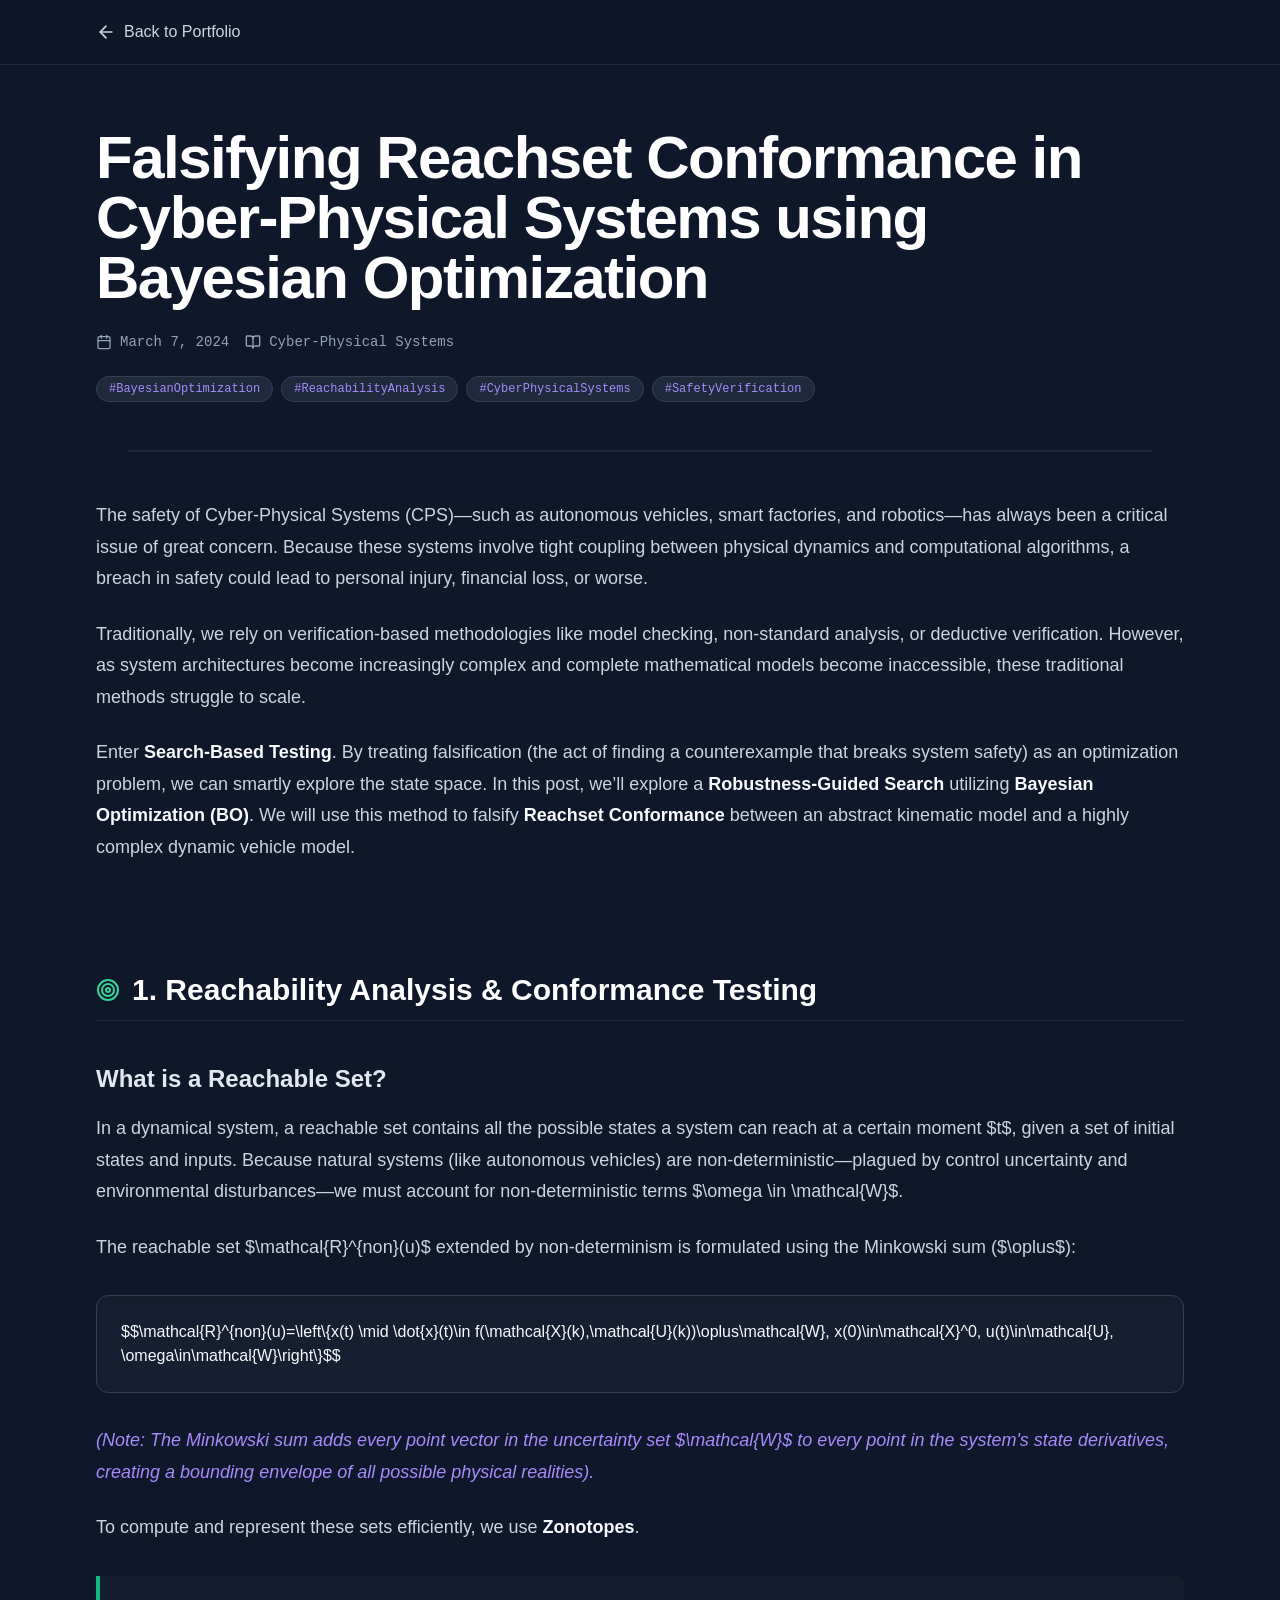
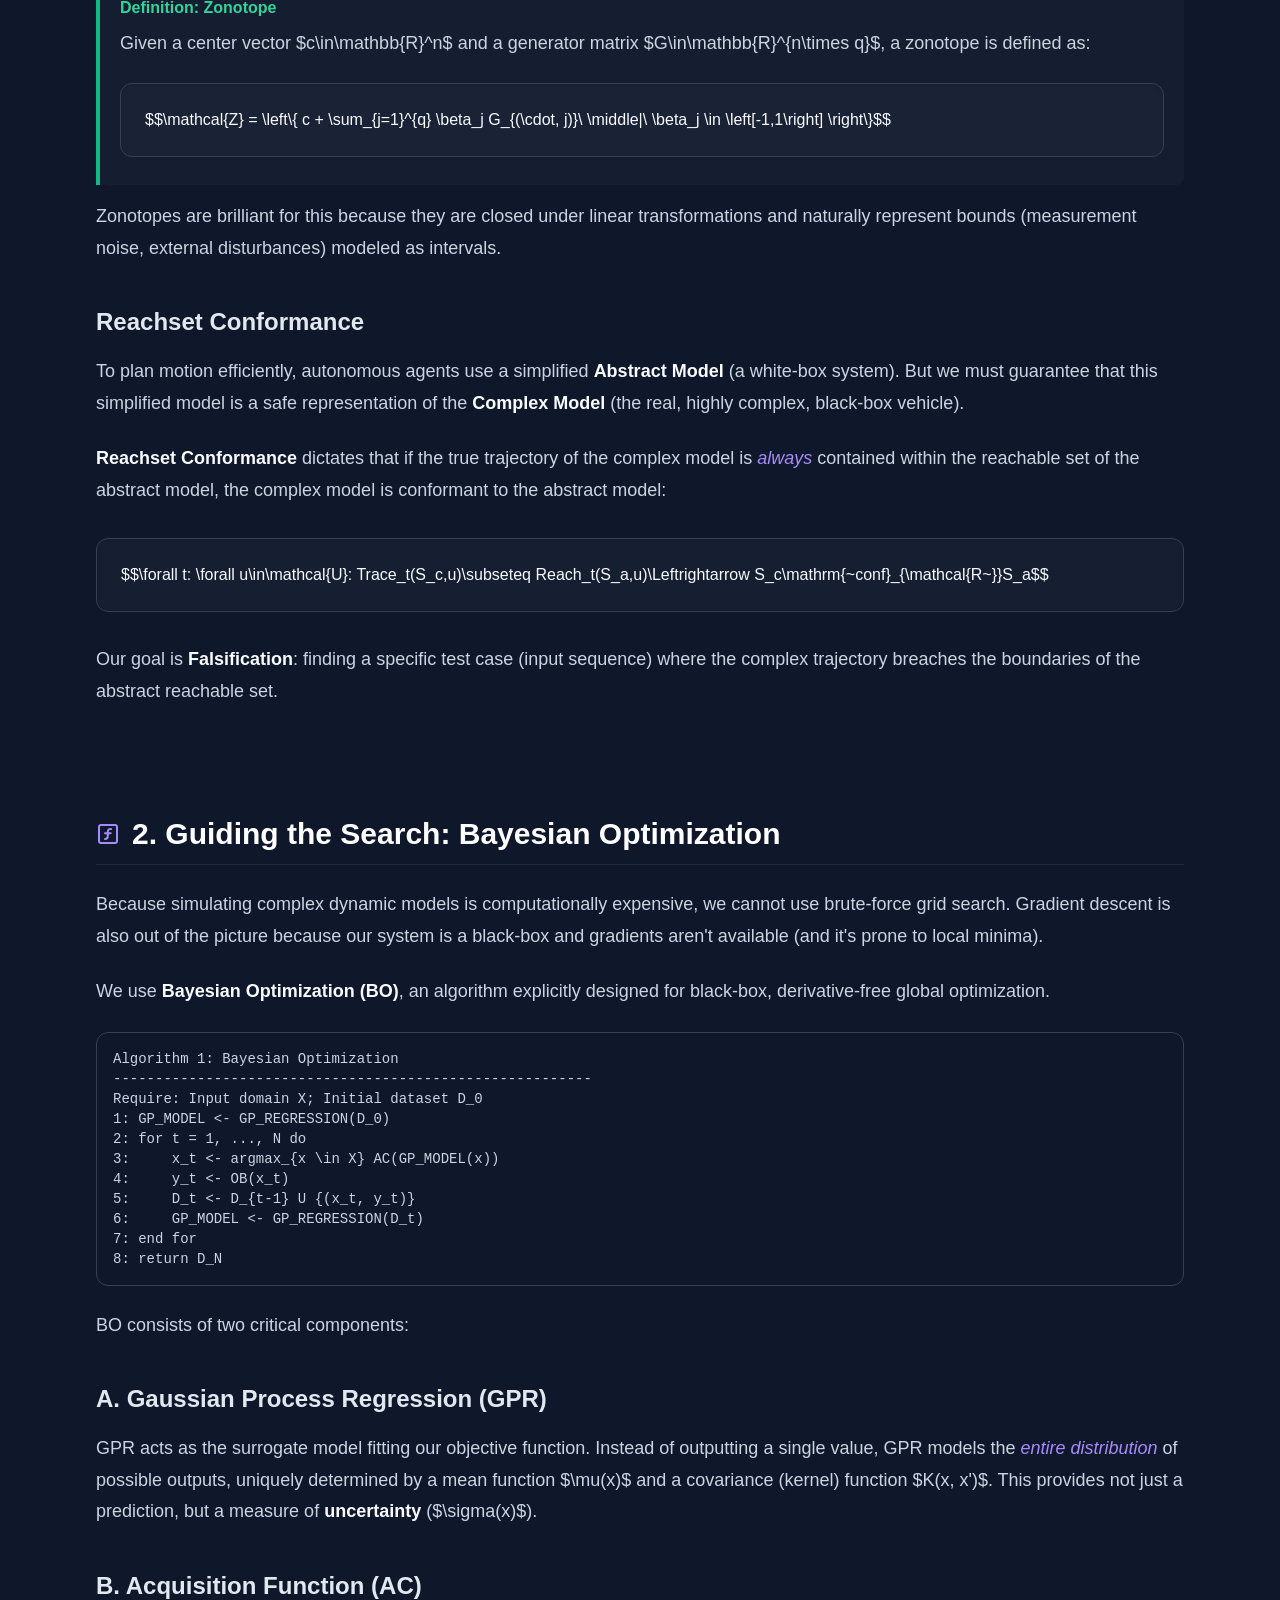
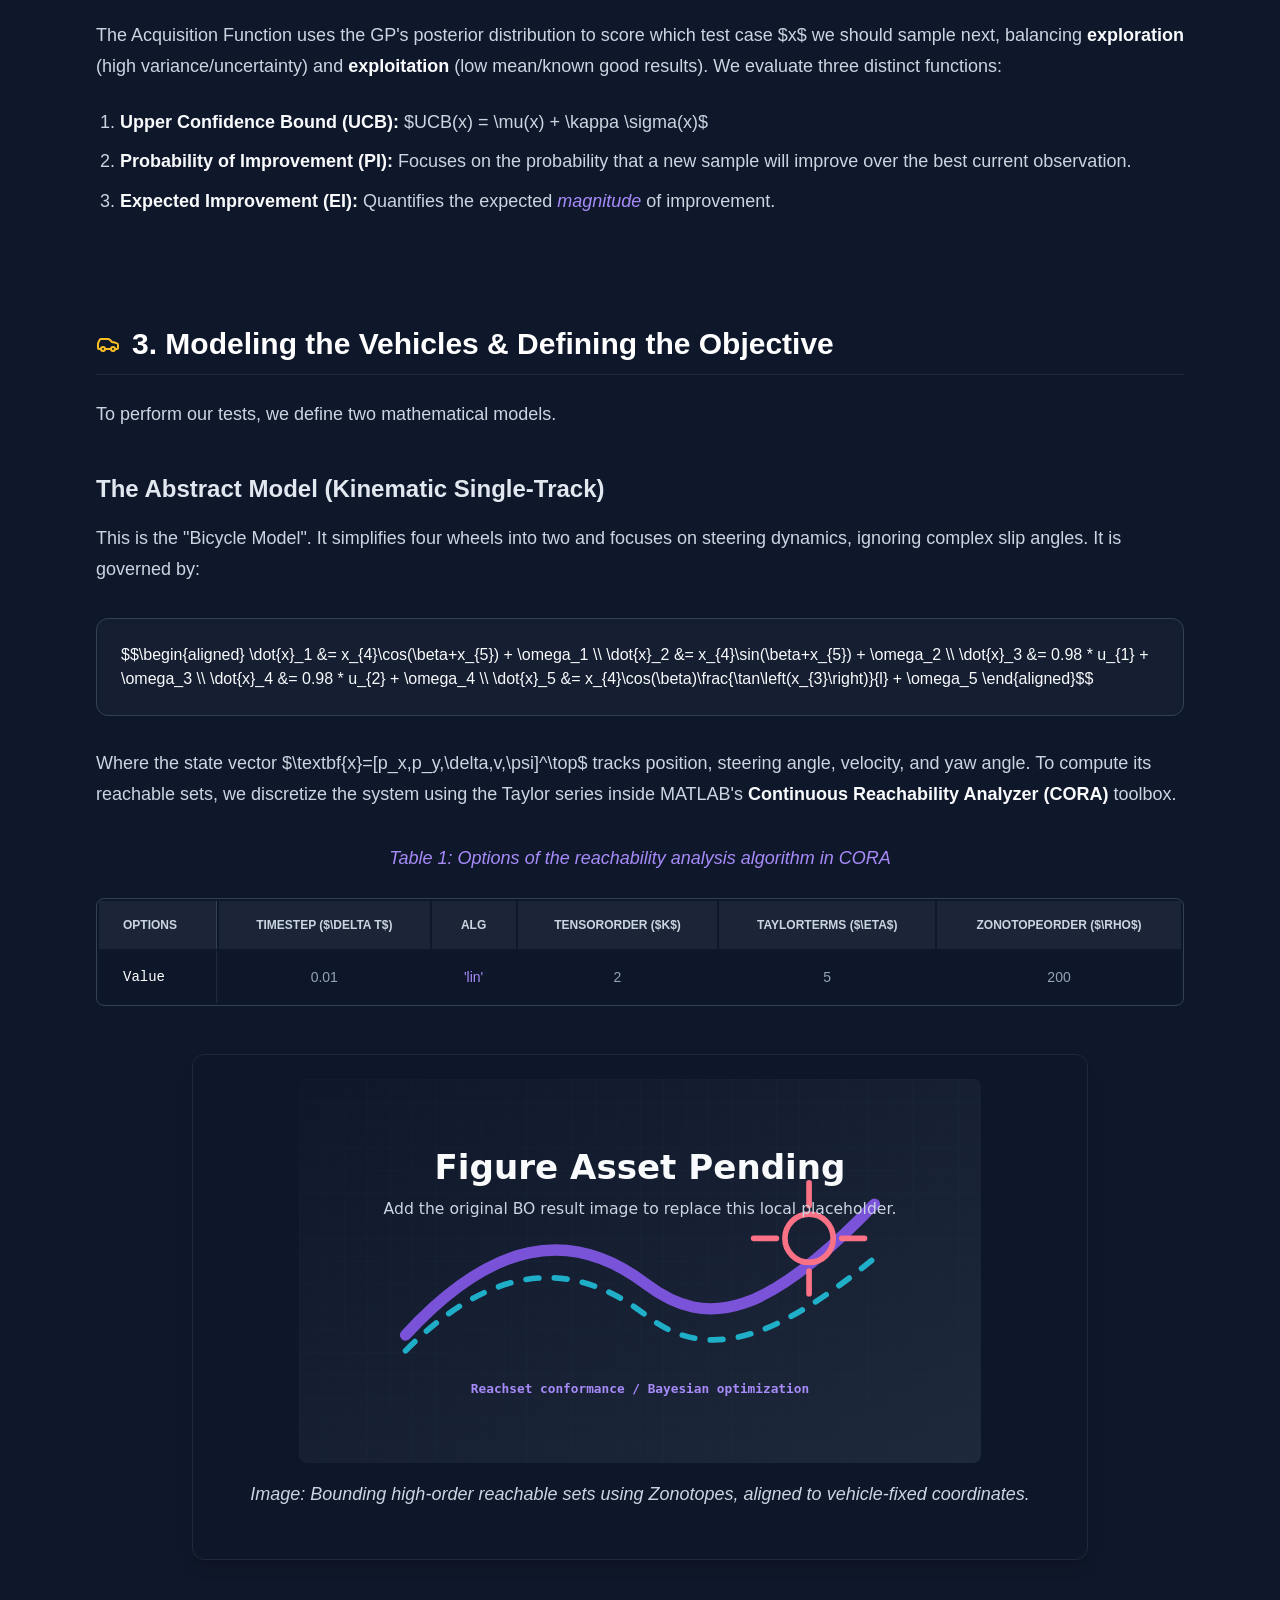
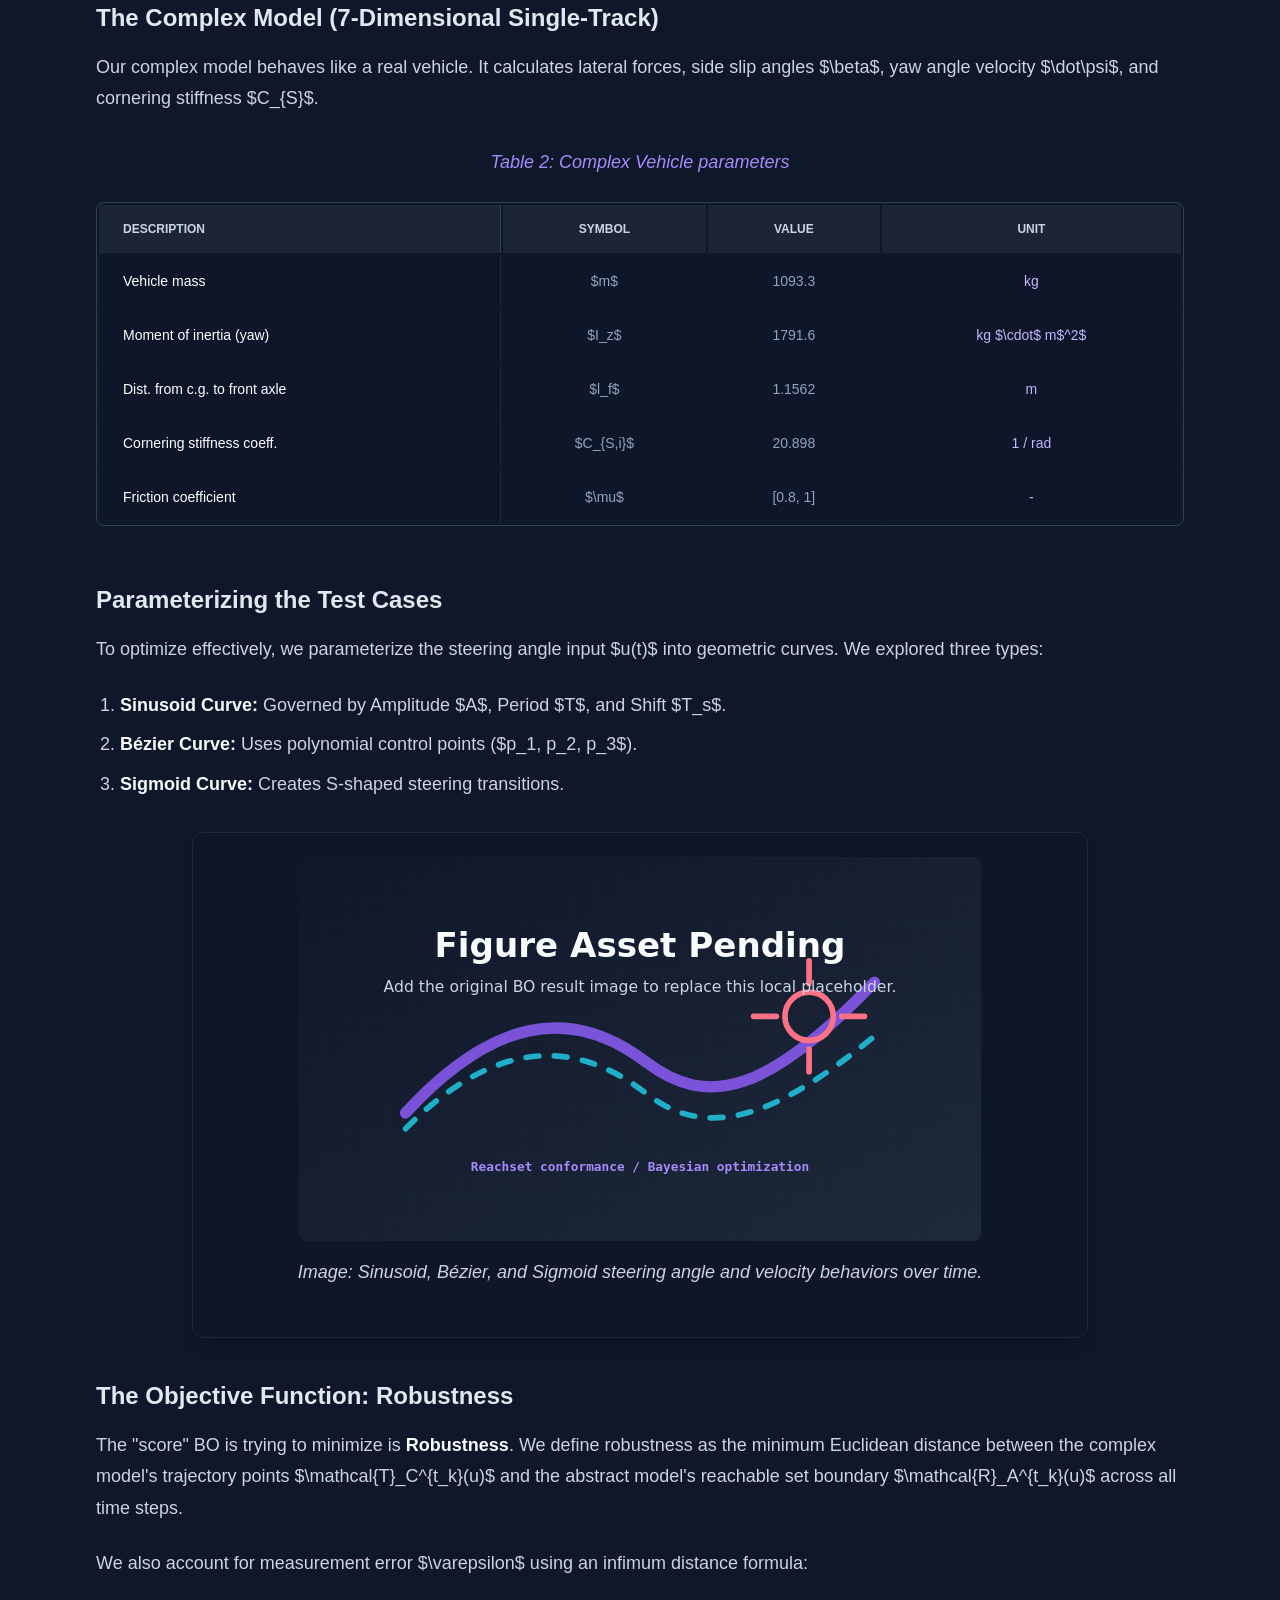
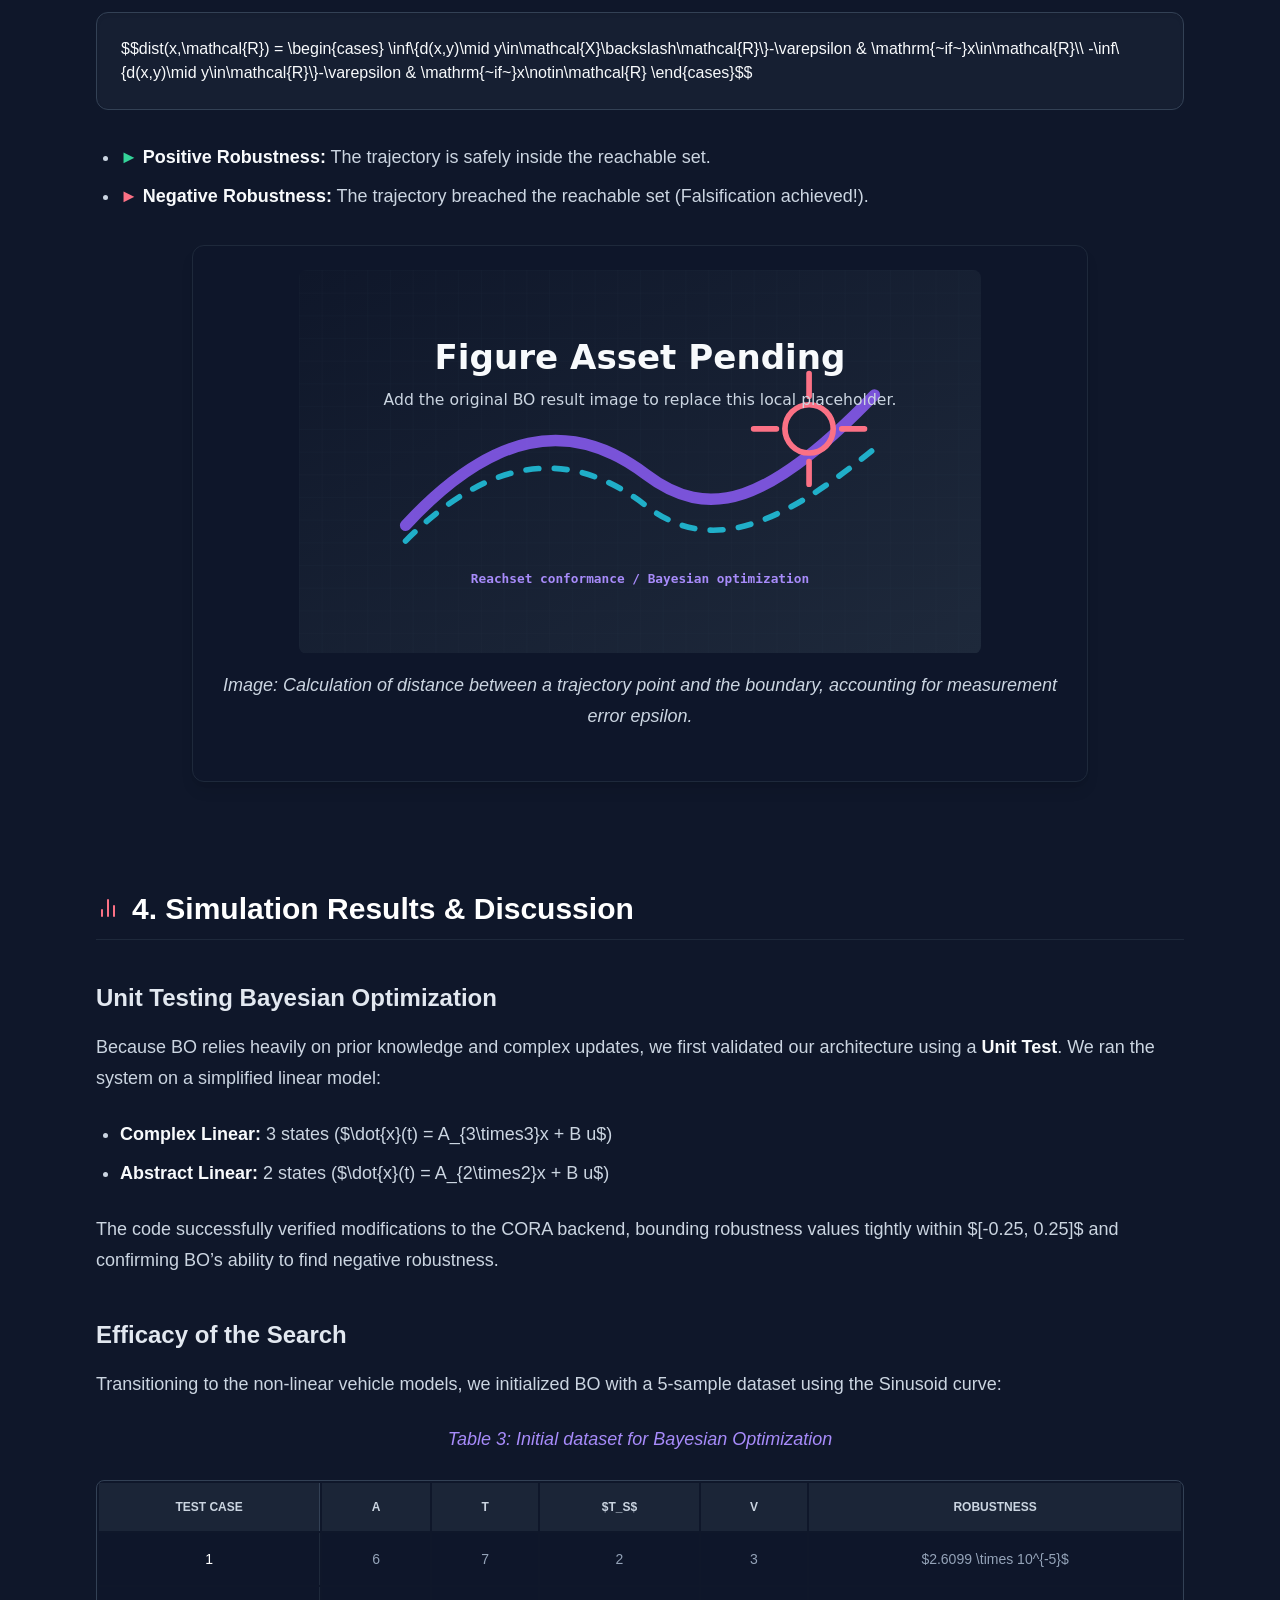
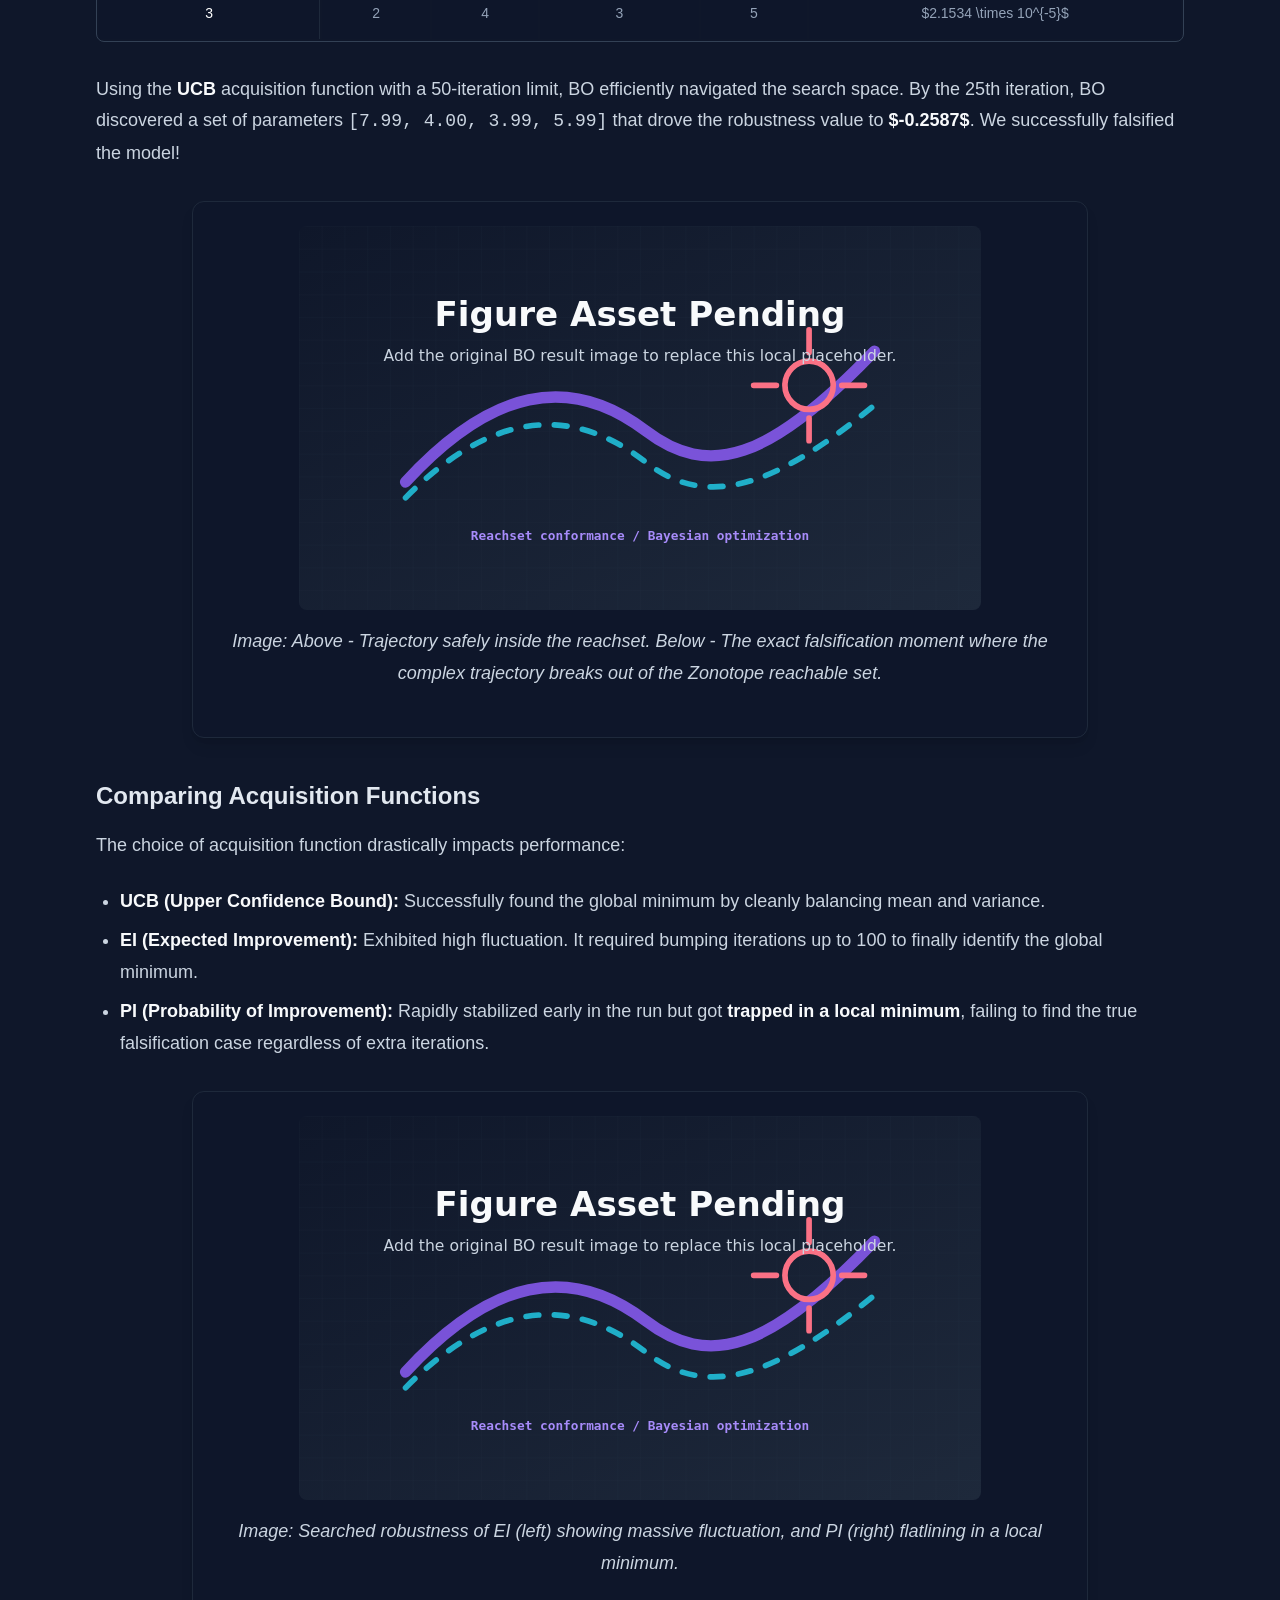
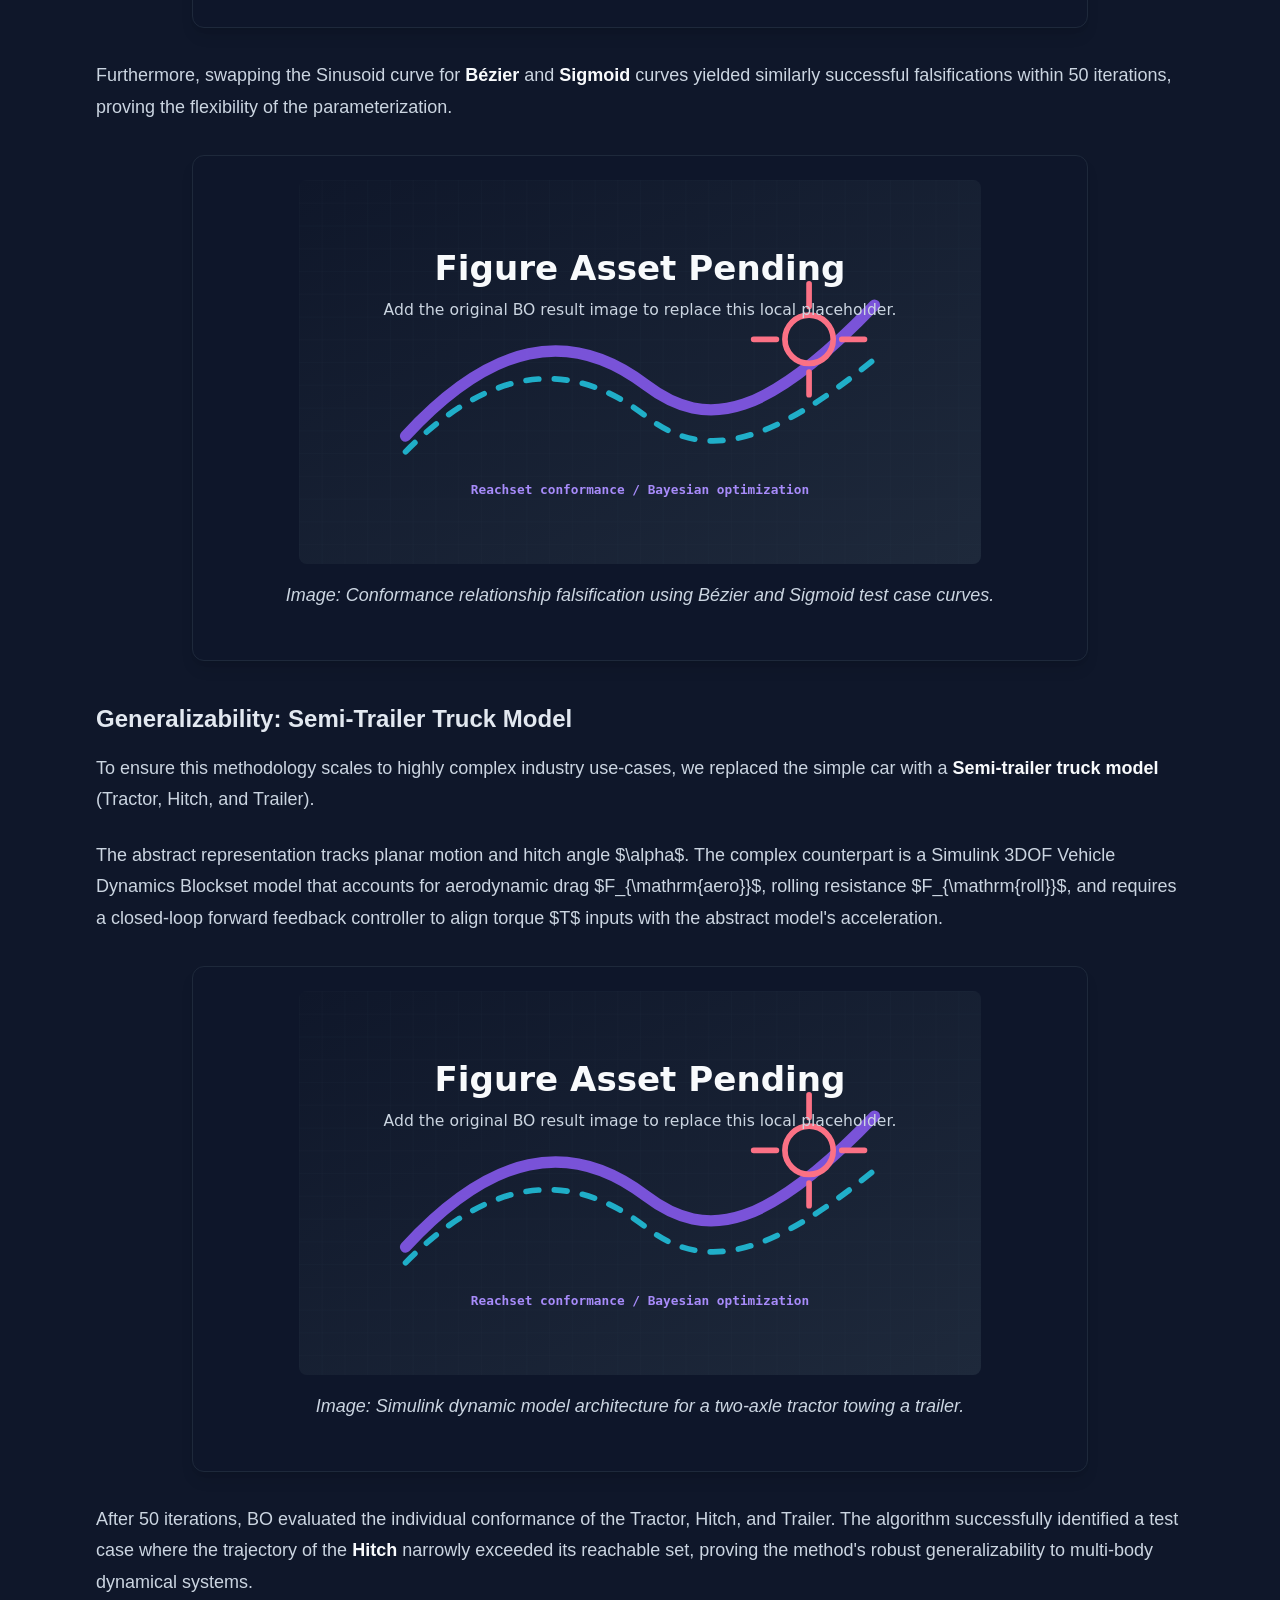
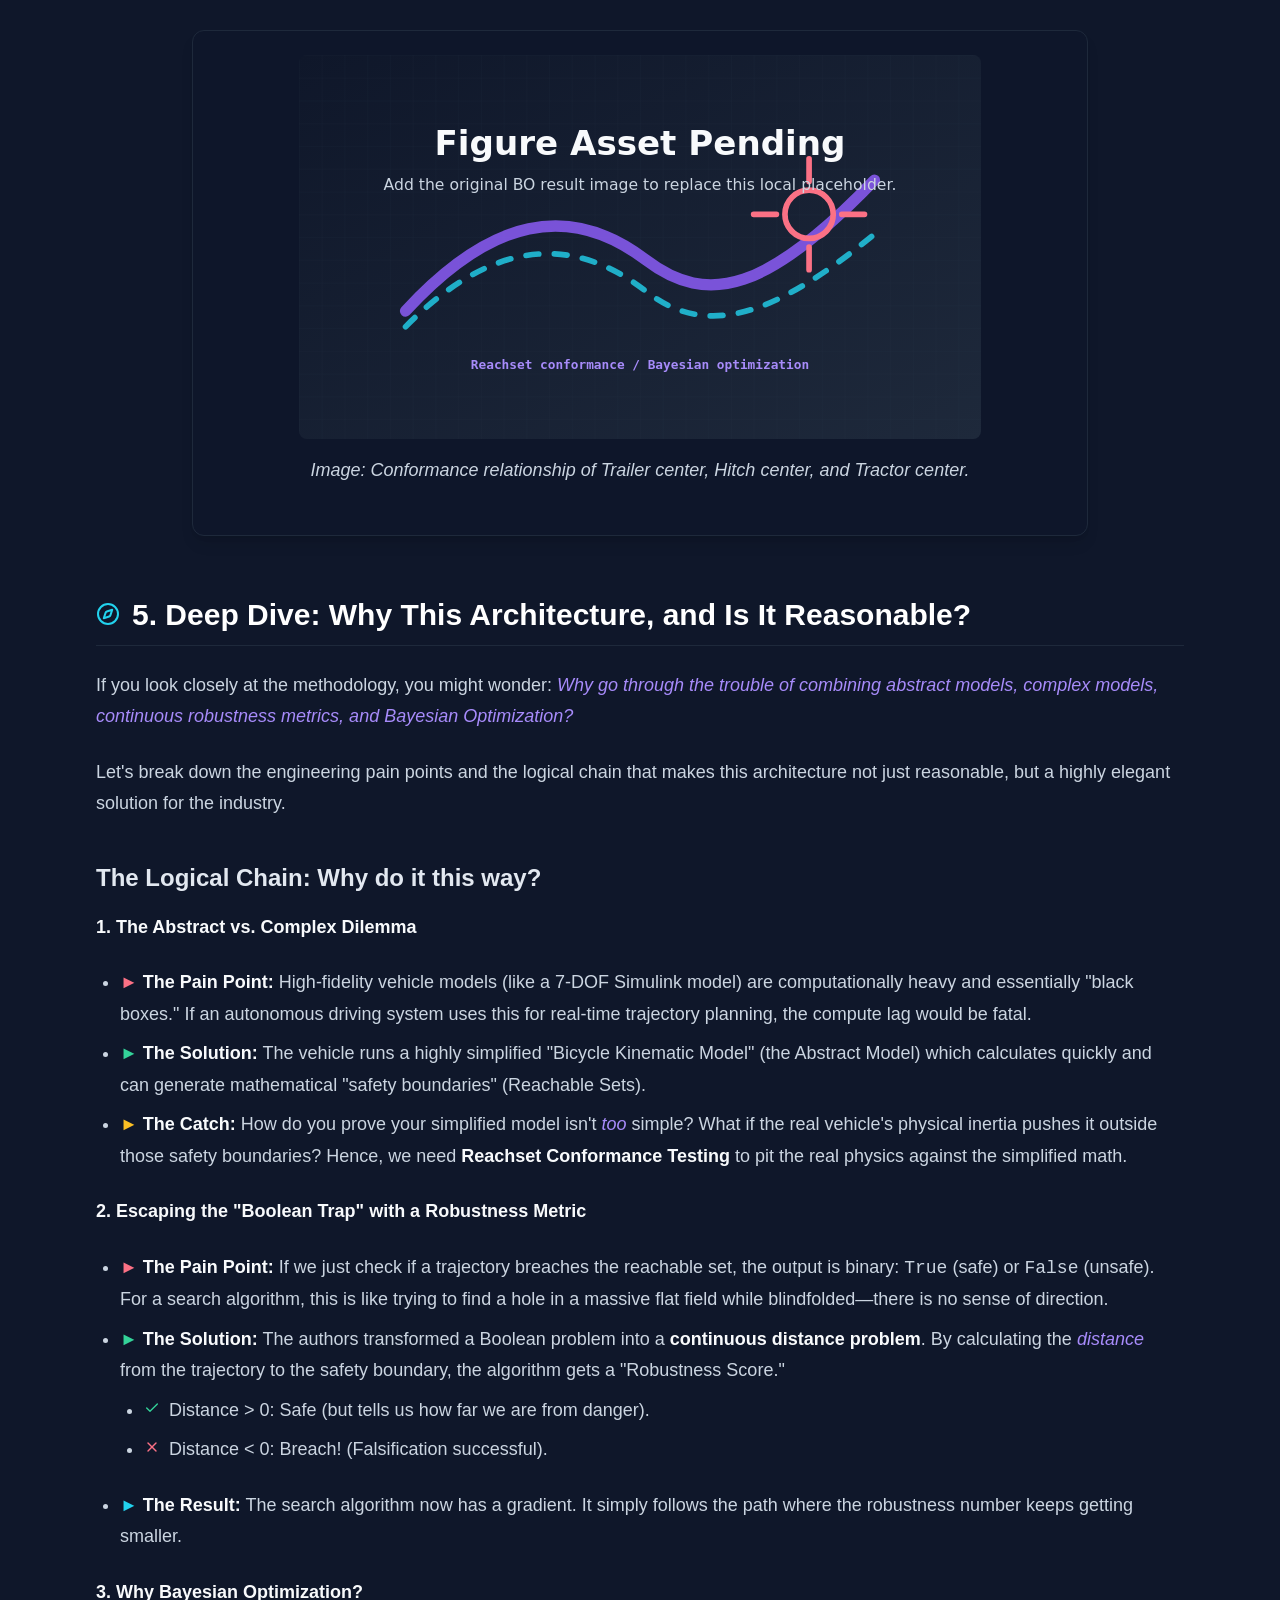
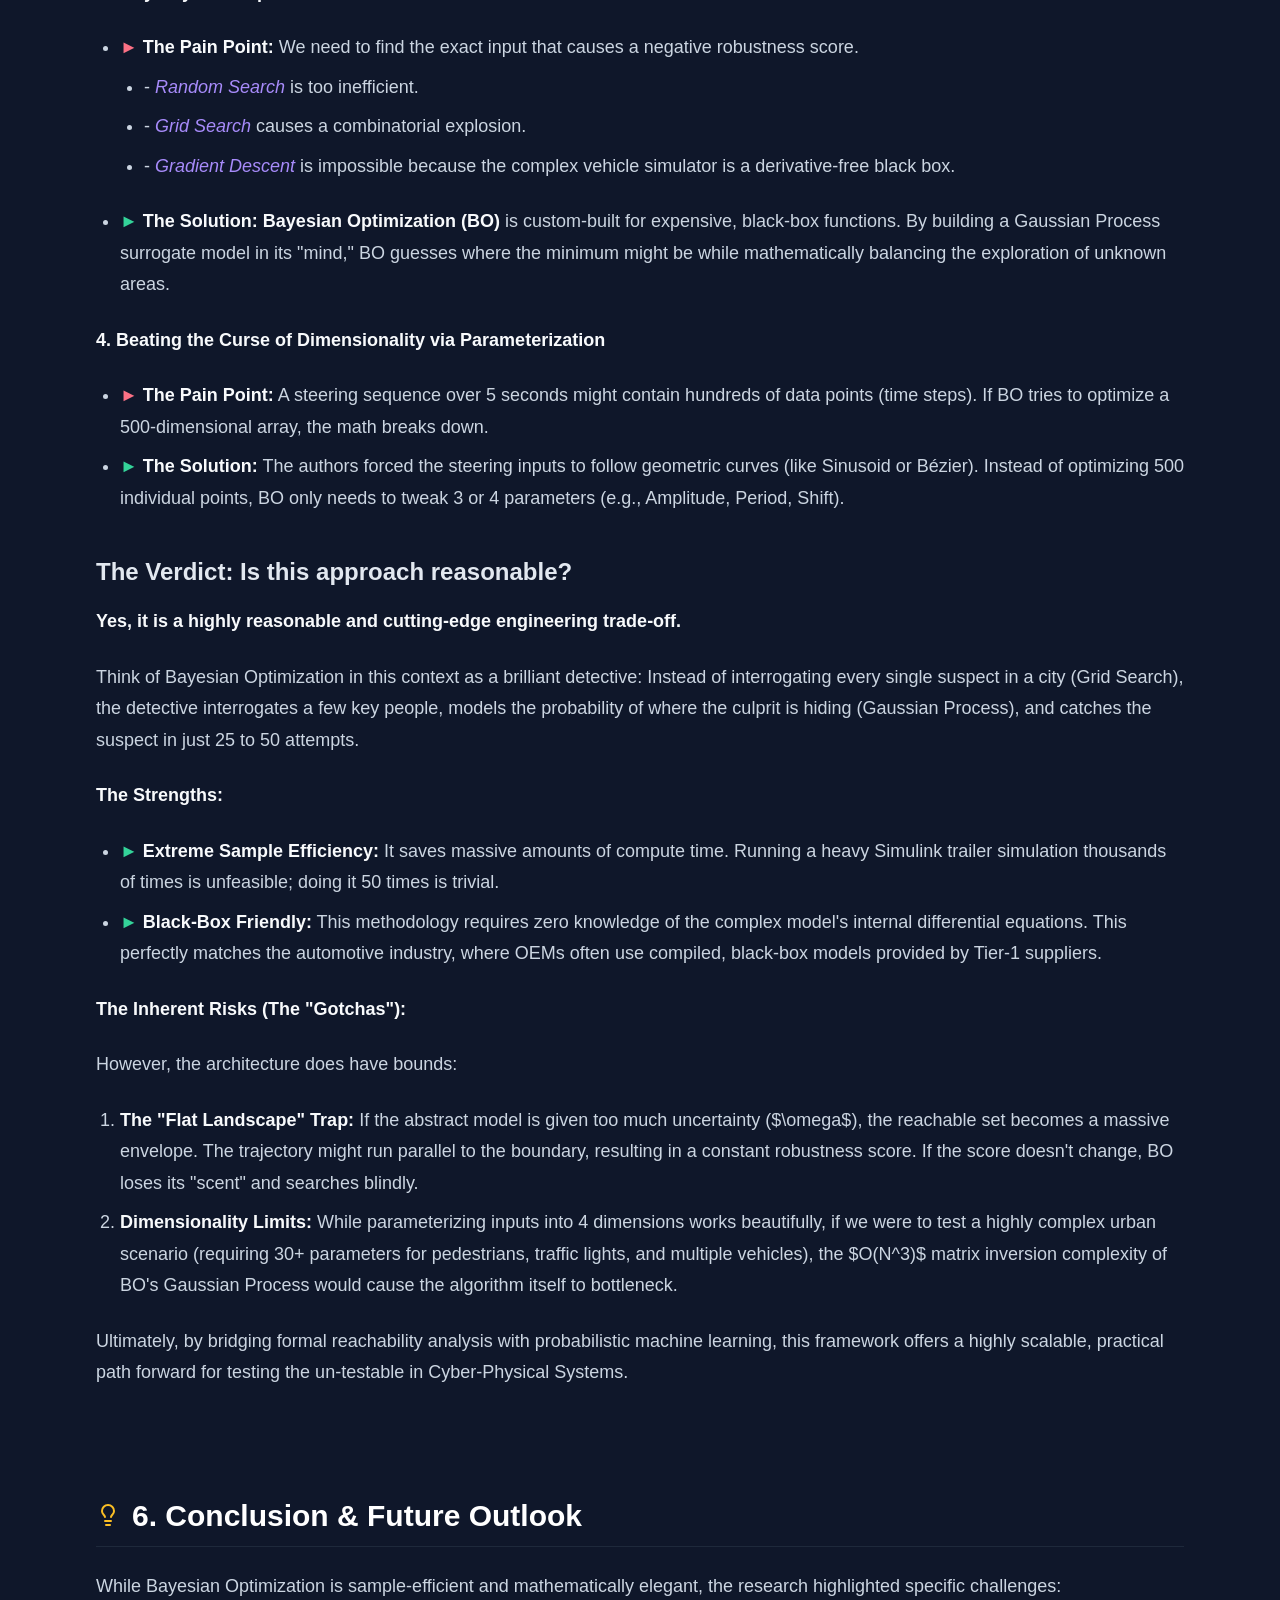
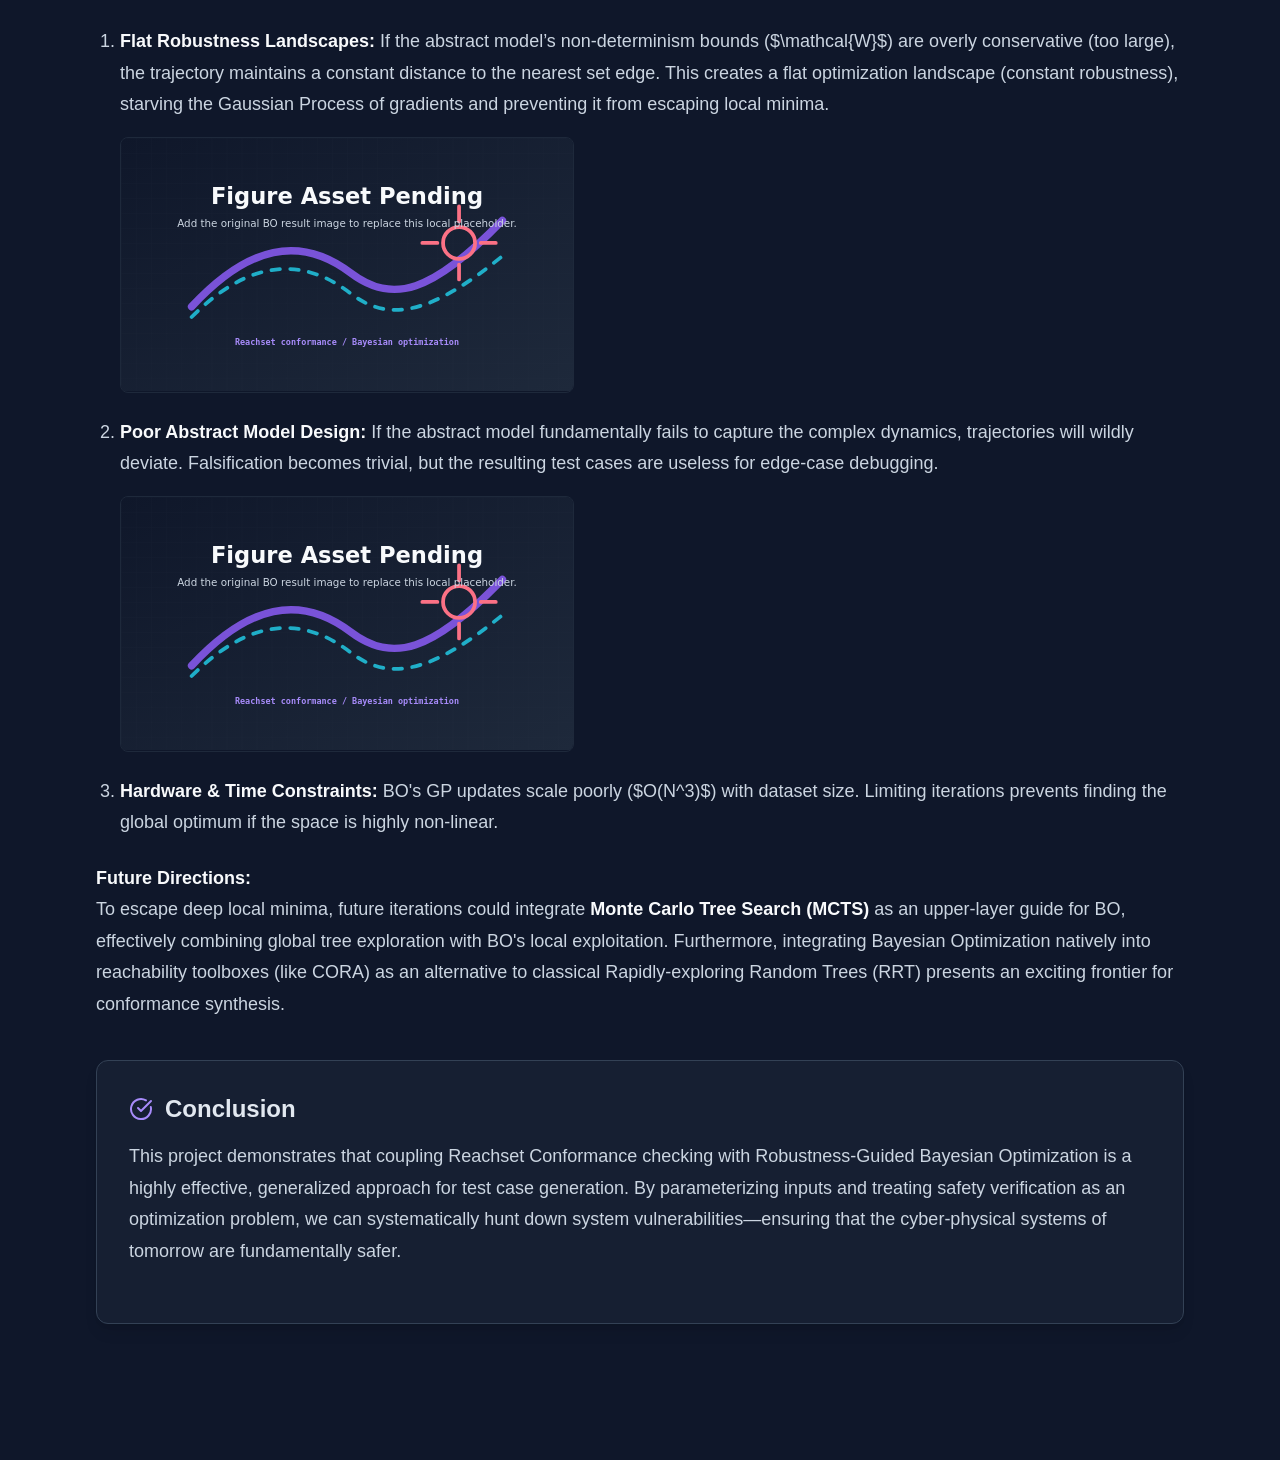
==== commit 75789ec1: "feat: add site-wide assets including Lucide icons and various SVG placeholders, and update blog page" ====
--- a/assets/blog/bo/page/blog-bo.html
+++ b/assets/blog/bo/page/blog-bo.html
@@ -12,59 +12,23 @@
     <link rel="icon" type="image/png" sizes="16x16" href="../../../../favicon_io/favicon-16x16.png">
     <link rel="manifest" href="../../../../favicon_io/site.webmanifest">
 
-    <meta name="theme-color" content="#FBFAF7" media="(prefers-color-scheme: light)">
-    <meta name="theme-color" content="#171512" media="(prefers-color-scheme: dark)">
-
-    <!-- Pre-paint theme script: must run before Tailwind to avoid dark-mode flash -->
     <script>
-        (function () {
-            var stored = localStorage.getItem('theme'); // 'light' | 'dark' | null
-            var mq = window.matchMedia('(prefers-color-scheme: dark)');
-            function apply(dark) { document.documentElement.classList.toggle('dark', dark); }
-            apply(stored ? stored === 'dark' : mq.matches);
-            mq.addEventListener('change', function (e) {
-                if (!localStorage.getItem('theme')) apply(e.matches);
-            });
-        })();
+        document.documentElement.classList.add('js-enabled');
+        window.createLucideIcons = function () {
+            if (window.lucide && typeof window.lucide.createIcons === 'function') {
+                window.lucide.createIcons();
+            } else {
+                document.documentElement.classList.add('lucide-unavailable');
+            }
+        };
     </script>
-
-    <!-- Tailwind CSS (CDN) -->
-    <script src="https://cdn.tailwindcss.com"></script>
-    <script>
-        tailwind.config = {
-            darkMode: 'class',
-            theme: {
-                extend: {
-                    colors: {
-                        paper: 'var(--bg)', subtle: 'var(--bg-subtle)', surface: 'var(--surface)',
-                        ink: 'var(--ink)', body: 'var(--ink-secondary)', muted: 'var(--muted)',
-                        faint: 'var(--faint)', line: 'var(--border)', 'line-strong': 'var(--border-strong)',
-                        accent: 'var(--accent)', 'accent-hover': 'var(--accent-hover)',
-                        'accent-soft': 'var(--accent-soft)', 'accent-on': 'var(--accent-on)',
-                        status: 'var(--status)', 'status-soft': 'var(--status-soft)',
-                        warn: 'var(--warn)', 'warn-soft': 'var(--warn-soft)'
-                    },
-                    fontFamily: {
-                        serif: ['Source Serif 4', 'Georgia', 'Songti SC', 'STSong', 'SimSun', 'serif'],
-                        sans: ['Inter', 'system-ui', '-apple-system', 'Segoe UI', 'PingFang SC', 'Hiragino Sans GB', 'Microsoft YaHei', 'Noto Sans CJK SC', 'sans-serif'],
-                        mono: ['IBM Plex Mono', 'ui-monospace', 'SFMono-Regular', 'Menlo', 'Consolas', 'monospace']
-                    },
-                    borderRadius: { sm: 'var(--r-sm)', md: 'var(--r-md)', lg: 'var(--r-lg)' },
-                    boxShadow: { sm: 'var(--shadow-sm)', md: 'var(--shadow-md)', lg: 'var(--shadow-lg)' }
-                }
-            }
-        }
-    </script>
-
-    <!-- Lucide Icons -->
-    <script src="https://unpkg.com/lucide@0.454.0"></script>
-
-    <!-- Google Fonts: Source Serif 4 + Inter + IBM Plex Mono -->
-    <link rel="preconnect" href="https://fonts.googleapis.com">
-    <link rel="preconnect" href="https://fonts.gstatic.com" crossorigin>
-    <link href="https://fonts.googleapis.com/css2?family=Source+Serif+4:ital,opsz,wght@0,8..60,400;0,8..60,600;0,8..60,700;1,8..60,400&family=Inter:wght@400;500;600&family=IBM+Plex+Mono:wght@400;500&display=swap" rel="stylesheet">
-
-    <!-- MathJax 3 -->
+    <link rel="stylesheet" href="../../../../assets/css/site.css">
+
+    <!-- Lucide Icons (local fixed version) -->
+    <script src="../../../../assets/vendor/lucide-0.468.0.min.js"
+        onerror="document.documentElement.classList.add('lucide-unavailable')"></script>
+
+    <!-- MathJax 渲染公式 -->
     <script>
         window.MathJax = {
             tex: {
@@ -72,460 +36,178 @@
                 displayMath: [['$$', '$$'], ['\\[', '\\]']],
                 tags: 'ams' // 允许公式自动编号
             },
-            chtml: {
-                scale: 1.0
+            svg: {
+                fontCache: 'global'
             }
         };
     </script>
     <script id="MathJax-script" async src="https://cdn.jsdelivr.net/npm/mathjax@3/es5/tex-mml-chtml.js"></script>
 
     <style>
-        /* ============ Design tokens (The Preprint) ============ */
-        :root {
-            --bg: #FBFAF7;
-            --bg-subtle: #F4F1EA;
-            --surface: #FFFFFF;
-            --ink: #1F1D1A;
-            --ink-secondary: #44403A;
-            --muted: #78716C;
-            --faint: #A8A29B;
-            --border: #E7E2D8;
-            --border-strong: #D6CFC2;
-            --accent: #9A3B26;
-            --accent-hover: #7C2D1B;
-            --accent-soft: #F5E9E4;
-            --accent-on: #FFFFFF;
-            --status: #3F6C51;
-            --status-soft: #E9F0EB;
-            --warn: #8A6D1F;
-            --warn-soft: #F6EFDC;
-            --selection-bg: #EBD9D2;
-            --focus-ring: #9A3B26;
-
-            --r-sm: 4px;
-            --r-md: 8px;
-            --r-lg: 12px;
-            --r-full: 999px;
-
-            --shadow-sm: 0 1px 2px rgba(31, 29, 26, 0.05);
-            --shadow-md: 0 2px 8px rgba(31, 29, 26, 0.06), 0 1px 2px rgba(31, 29, 26, 0.04);
-            --shadow-lg: 0 8px 24px rgba(31, 29, 26, 0.09), 0 2px 6px rgba(31, 29, 26, 0.05);
-
-            --font-serif: 'Source Serif 4', Georgia, 'Songti SC', 'STSong', 'SimSun', serif;
-            --font-sans: 'Inter', system-ui, -apple-system, 'Segoe UI', 'PingFang SC', 'Hiragino Sans GB', 'Microsoft YaHei', 'Noto Sans CJK SC', sans-serif;
-            --font-mono: 'IBM Plex Mono', ui-monospace, SFMono-Regular, Menlo, Consolas, monospace;
-
-            --ease: cubic-bezier(0.25, 0.1, 0.25, 1);
-            --t-fast: 150ms;
-            --t-med: 300ms;
-        }
-
-        html.dark {
-            --bg: #171512;
-            --bg-subtle: #211E1A;
-            --surface: #1E1B17;
-            --ink: #EDE9E1;
-            --ink-secondary: #C9C3B8;
-            --muted: #948D82;
-            --faint: #6B655C;
-            --border: #322E28;
-            --border-strong: #453F37;
-            --accent: #D98E75;
-            --accent-hover: #E5A992;
-            --accent-soft: #33241E;
-            --accent-on: #1F1D1A;
-            --status: #8AB99A;
-            --status-soft: #22302A;
-            --warn: #CDB068;
-            --warn-soft: #2E2817;
-            --selection-bg: #4A2E24;
-            --focus-ring: #D98E75;
-            --shadow-sm: 0 1px 2px rgba(0, 0, 0, 0.4);
-            --shadow-md: 0 2px 8px rgba(0, 0, 0, 0.45), 0 1px 2px rgba(0, 0, 0, 0.3);
-            --shadow-lg: 0 8px 24px rgba(0, 0, 0, 0.5);
-        }
-
-        /* ============ Base ============ */
         body {
-            background: var(--bg);
-            color: var(--ink-secondary);
-            font-family: var(--font-sans);
-        }
-
-        h1, h2, h3, h4 { color: var(--ink); }
-        ::selection { background: var(--selection-bg); }
-        :focus-visible { outline: 2px solid var(--focus-ring); outline-offset: 2px; }
-
-        .prose-link, main p a {
-            color: var(--accent);
-            text-decoration: underline;
-            text-underline-offset: 3px;
-            text-decoration-color: color-mix(in srgb, var(--accent) 40%, transparent);
-            transition: color var(--t-fast) var(--ease), text-decoration-color var(--t-fast) var(--ease);
-        }
-        main p a:hover { color: var(--accent-hover); text-decoration-color: currentColor; }
-
-        /* ============ Header ============ */
-        #site-header {
-            background: color-mix(in srgb, var(--bg) 92%, transparent);
-            backdrop-filter: blur(8px);
-            -webkit-backdrop-filter: blur(8px);
-        }
-
-        .nav-link {
-            font-size: 0.875rem;
-            font-weight: 500;
-            color: var(--ink-secondary);
-            transition: color var(--t-fast) var(--ease);
-        }
-        .nav-link:hover { color: var(--ink); }
-
-        .theme-toggle {
-            display: inline-flex;
-            align-items: center;
-            justify-content: center;
-            padding: 6px;
-            color: var(--muted);
-            transition: color var(--t-fast) var(--ease);
-        }
-        .theme-toggle:hover { color: var(--accent); }
-        .icon-sun { display: none; }
-        html.dark .icon-sun { display: inline-flex; }
-        html.dark .icon-moon { display: none; }
-        .icon-moon { display: inline-flex; }
-
-        /* ============ Reading progress bar ============ */
-        #progress-bar {
-            position: fixed;
-            top: 0;
-            left: 0;
-            height: 2px;
-            width: 0;
-            background: var(--accent);
-            z-index: 60;
-        }
-
-        /* ============ Article header ============ */
-        .kicker {
-            font-family: var(--font-mono);
-            font-weight: 500;
-            font-size: 0.75rem;
-            letter-spacing: 0.08em;
-            text-transform: uppercase;
-        }
-
-        .article-title {
-            font-size: clamp(2rem, 4.5vw, 3rem);
-            line-height: 1.15;
-            letter-spacing: -0.01em;
-            max-width: 46rem;
-        }
-
-        .byline {
-            font-family: var(--font-mono);
-            font-size: 0.8125rem;
-            color: var(--muted);
-            font-variant-numeric: tabular-nums;
-        }
-
-        .tag-chip {
-            font-family: var(--font-mono);
-            font-size: 0.6875rem;
-            color: var(--muted);
-            background: var(--bg-subtle);
-            border: 1px solid var(--border);
-            border-radius: var(--r-sm);
-            padding: 2px 8px;
-        }
-
-        .cover-placeholder {
-            background: var(--bg-subtle);
-            border: 1px solid var(--border);
-            border-radius: var(--r-md);
-            min-height: 16rem;
+            font-family: 'Inter', sans-serif;
+            background-color: #0f172a;
+            color: #f8fafc;
+        }
+
+        /* Custom styles for article content */
+        .article-content h2 {
+            font-size: 1.875rem;
+            font-weight: 800;
+            color: #fff;
+            margin-top: 3.5rem;
+            margin-bottom: 1.5rem;
+            padding-bottom: 0.5rem;
+            border-bottom: 1px solid #1e293b;
             display: flex;
             align-items: center;
-            justify-content: center;
-            font-family: var(--font-serif);
+        }
+
+        .article-content h3 {
+            font-size: 1.5rem;
+            font-weight: 700;
+            color: #e2e8f0;
+            margin-top: 2.5rem;
+            margin-bottom: 1rem;
+            display: flex;
+            align-items: center;
+        }
+
+        .article-content p {
+            font-size: 1.125rem;
+            line-height: 1.75;
+            color: #cbd5e1;
+            margin-bottom: 1.5rem;
+        }
+
+        .article-content ul,
+        .article-content ol {
+            font-size: 1.125rem;
+            line-height: 1.75;
+            color: #cbd5e1;
+            margin-bottom: 1.5rem;
+            padding-left: 1.5rem;
+        }
+
+        .article-content li {
+            margin-bottom: 0.5rem;
+        }
+
+        .article-content ul {
+            list-style-type: disc;
+        }
+
+        .article-content ol {
+            list-style-type: decimal;
+        }
+
+        .article-content strong {
+            color: #f8fafc;
             font-weight: 600;
-            font-size: 2.5rem;
-            color: var(--faint);
-        }
-
-        /* ============ Article body ============ */
-        .article-content {
-            font-family: var(--font-serif);
-            font-weight: 400;
-            font-size: 1.0625rem;
-            line-height: 1.75;
-            color: var(--ink-secondary);
-            max-width: 52rem;
-            margin-inline: auto;
-        }
-        @media (min-width: 768px) {
-            .article-content { font-size: 1.125rem; line-height: 1.8; }
-        }
-        html[lang="zh-CN"] .article-content { line-height: 1.85; }
-
-        /* Prose measure: 42rem; figures may break out to 52rem */
-        .article-content > * { max-width: 42rem; margin-inline: auto; }
-        .article-content > figure { max-width: 52rem; }
-
-        .article-content p { margin-bottom: 1.25em; }
-        .article-content strong { font-weight: 600; color: var(--ink); }
-        .article-content em { font-style: italic; }
-
-        .article-content h2 {
-            font-family: var(--font-serif);
-            font-weight: 600;
-            font-size: 1.5rem;
-            line-height: 1.3;
-            margin-top: 3rem;
-            margin-bottom: 1rem;
-        }
-        .article-content h2::before {
-            content: '';
-            display: block;
-            width: 3rem;
-            height: 2px;
-            background: var(--accent);
-            margin-bottom: 1rem;
-        }
-        .article-content h3 {
-            font-family: var(--font-serif);
-            font-weight: 600;
-            font-size: 1.1875rem;
-            line-height: 1.35;
-            margin-top: 2rem;
-            margin-bottom: 0.75rem;
-        }
-        .article-content h4 {
-            font-family: var(--font-sans);
-            font-weight: 600;
-            font-size: 1rem;
+        }
+
+        .article-content em {
+            font-style: italic;
+            color: #a78bfa;
+        }
+
+        .article-content blockquote {
+            border-left: 4px solid #8b5cf6;
+            margin-left: 0;
+            margin-right: 0;
+            font-style: italic;
+            color: #a1a1aa;
+            background-color: rgba(139, 92, 246, 0.05);
+            padding: 1.5rem;
+            border-radius: 0 0.5rem 0.5rem 0;
+            margin-bottom: 2rem;
+        }
+
+        .article-content hr {
+            border-color: #1e293b;
+            margin: 3rem 0;
+        }
+
+        /* 公式容器样式优化：极客数学块 */
+        .math-box {
+            background-color: rgba(30, 41, 59, 0.5);
+            border: 1px solid #334155;
+            border-radius: 0.75rem;
+            padding: 1.5rem;
+            margin: 2rem 0;
+            box-shadow: inset 0 2px 4px 0 rgba(0, 0, 0, 0.06);
+            overflow-x: auto;
+        }
+
+        .math-box-title {
+            font-family: 'ui-monospace', monospace;
+            font-size: 0.85rem;
+            color: #8b5cf6;
             margin-bottom: 0.5rem;
-        }
-
-        /* Hover-revealed heading anchors (added by JS) */
-        .h-anchor {
-            margin-left: 0.5ch;
-            color: var(--faint);
-            text-decoration: none;
-            opacity: 0;
-            transition: opacity var(--t-fast) var(--ease), color var(--t-fast) var(--ease);
-        }
-        .article-content h2:hover .h-anchor,
-        .article-content h3:hover .h-anchor { opacity: 1; }
-        .h-anchor:hover { color: var(--accent); }
-
-        .article-content ul, .article-content ol {
-            padding-left: 1.5rem;
-            margin-bottom: 1.25em;
-        }
-        .article-content ul { list-style-type: disc; }
-        .article-content ol { list-style-type: decimal; }
-        .article-content li { margin-bottom: 0.5em; }
-        .article-content li::marker { color: var(--muted); }
-        .article-content ul.list-none { list-style: none; padding-left: 0.5rem; }
-
-        .article-content blockquote {
-            border-left: 3px solid var(--border-strong);
-            padding-left: 1.25rem;
-            font-family: var(--font-serif);
-            font-style: italic;
-            font-size: 1.125rem;
-            color: var(--muted);
-            margin-block: 1.5rem;
-        }
-
-        .article-content hr {
-            border: 0;
-            border-top: 1px solid var(--border);
-            margin-block: 3rem;
-        }
-
-        /* Code */
-        .article-content code {
-            font-family: var(--font-mono);
-            font-size: 0.875em;
-            background: var(--bg-subtle);
-            border: 1px solid var(--border);
-            border-radius: var(--r-sm);
-            padding: 1px 5px;
-            color: var(--ink);
-        }
-        .article-content pre {
-            background: var(--bg-subtle);
-            border: 1px solid var(--border);
-            border-radius: var(--r-md);
-            padding: 1rem 1.25rem;
-            font-family: var(--font-mono);
-            font-size: 0.8125rem;
-            line-height: 1.7;
-            overflow-x: auto;
-            margin-block: 1.5rem;
-            color: var(--ink);
-        }
-        .article-content pre code {
-            background: transparent;
-            border: 0;
-            padding: 0;
-            font-size: inherit;
-        }
-
-        /* Figures */
-        .article-content figure { margin-block: 2rem; }
-        .article-content figure img {
-            max-width: 100%;
-            border-radius: var(--r-md);
-            border: 1px solid var(--border);
-        }
-        html.dark .article-content figure img {
-            background: var(--surface);
-            padding: 8px;
-        }
-        .article-content figcaption {
-            font-family: var(--font-sans);
-            font-size: 0.8125rem;
-            line-height: 1.6;
-            color: var(--muted);
-            margin-top: 0.75rem;
-            text-align: left;
-        }
-
-        /* Tables */
-        .table-wrap {
-            overflow-x: auto;
-            margin-block: 2rem;
-        }
-        .table-caption {
-            font-family: var(--font-sans);
-            font-size: 0.8125rem;
-            color: var(--muted);
-            margin-bottom: 0.75rem;
-        }
-        .article-content table {
-            width: 100%;
-            font-family: var(--font-sans);
-            font-size: 0.875rem;
-            border-collapse: collapse;
-            text-align: left;
-        }
-        .article-content thead th {
-            font-weight: 600;
-            color: var(--ink);
-            border-bottom: 2px solid var(--border-strong);
-            padding: 0.625rem 0.875rem;
-        }
-        .article-content tbody th,
-        .article-content tbody td {
-            border-bottom: 1px solid var(--border);
-            padding: 0.625rem 0.875rem;
-            color: var(--ink-secondary);
-        }
-        .article-content tbody th { font-weight: 600; color: var(--ink); }
-        .article-content tbody tr:hover { background: var(--bg-subtle); }
-
-        /* Math */
-        .math-box {
-            overflow-x: auto;
-            overflow-y: hidden;
-            padding-block: 0.25rem;
-            margin-block: 1.75rem;
-        }
-        mjx-container { color: var(--ink-secondary) !important; }
-
-        /* Callout boxes */
-        .callout {
-            background: var(--bg-subtle);
-            border: 1px solid var(--border);
-            border-left: 3px solid var(--border-strong);
-            border-radius: 0 var(--r-md) var(--r-md) 0;
-            padding: 1.25rem 1.5rem;
-            margin-block: 2rem;
-        }
-        .callout .math-box { margin-block: 0.5rem; }
-        .callout-accent {
-            background: var(--accent-soft);
-            border: 0;
-            border-left: 3px solid var(--accent);
-            border-radius: 0 var(--r-md) var(--r-md) 0;
-            padding: 1.5rem 1.75rem;
-            margin-block: 2.5rem;
-        }
-        .callout-accent h3 { margin-top: 0 !important; }
-        .callout-accent p:last-child { margin-bottom: 0; }
-
-        /* Footer */
-        .back-link {
-            font-family: var(--font-mono);
-            font-size: 0.875rem;
-            color: var(--accent);
-            transition: color var(--t-fast) var(--ease);
-        }
-        .back-link:hover { color: var(--accent-hover); }
-
-        /* Reduced motion */
-        @media (prefers-reduced-motion: reduce) {
-            html { scroll-behavior: auto; }
-            *, *::before, *::after {
-                transition-duration: 0.01ms !important;
-                animation-duration: 0.01ms !important;
-            }
+            text-transform: uppercase;
+            letter-spacing: 0.05em;
+        }
+
+        .mjx-chtml {
+            color: #e2e8f0 !important;
+            padding: 0.5em 0;
         }
     </style>
 </head>
 
-<body class="antialiased">
-    <!-- Reading progress bar -->
-    <div id="progress-bar" aria-hidden="true"></div>
-
-    <!-- Header -->
-    <header id="site-header" class="sticky top-0 z-50 border-b border-line">
-        <div class="max-w-6xl mx-auto px-6 md:px-10 h-14 md:h-16 flex items-center justify-between gap-4">
-            <a href="../../../../index.html" class="flex items-baseline gap-3 min-w-0">
-                <span class="font-serif font-semibold text-lg text-ink whitespace-nowrap">Zeqi Li</span>
-                <span class="font-mono text-xs text-muted hidden sm:inline">李泽其</span>
-            </a>
-            <div class="flex items-center gap-3 md:gap-5">
-                <a href="../../../../index.html#blog" class="nav-link md:hidden">&larr; Blog</a>
-                <nav class="hidden md:flex items-center gap-7">
-                    <a href="../../../../index.html#research" class="nav-link">Research</a>
-                    <a href="../../../../index.html#journey" class="nav-link">Journey</a>
-                    <a href="../../../../index.html#blog" class="nav-link">Blog</a>
-                    <a href="../../../../index.html#contact" class="nav-link">Contact</a>
-                </nav>
-                <span class="hidden md:block w-px h-4 bg-line-strong"></span>
-                <button id="theme-toggle" class="theme-toggle" aria-label="Toggle dark mode">
-                    <span class="icon-moon"><i data-lucide="moon" class="w-[18px] h-[18px]"></i></span>
-                    <span class="icon-sun"><i data-lucide="sun" class="w-[18px] h-[18px]"></i></span>
-                </button>
+<body class="antialiased selection:bg-primary-500/30">
+    <!-- Navbar -->
+    <nav
+        class="fixed w-full z-50 bg-slate-900/80 backdrop-blur-md border-b border-slate-800 transition-all duration-300">
+        <div class="max-w-6xl mx-auto px-6 lg:px-8">
+            <div class="flex items-center justify-between h-16">
+                <!-- Logo / Back button -->
+                <a href="../../../../index.html#blog"
+                    class="flex items-center text-slate-300 hover:text-white transition-colors group">
+                    <i data-lucide="arrow-left"
+                        class="w-5 h-5 mr-2 group-hover:-translate-x-1 transition-transform"></i>
+                    <span class="font-medium">Back to Portfolio</span>
+                </a>
             </div>
         </div>
-    </header>
+    </nav>
 
     <!-- Main Content -->
-    <main class="pt-12 md:pt-16 pb-16">
-        <article class="px-5 md:px-10">
-            <!-- Article header -->
-            <header class="max-w-[42rem] mx-auto mb-10">
-                <p class="kicker text-accent mb-4">Project Practice</p>
-                <h1 class="font-serif font-semibold article-title">
+    <main class="pt-32 pb-24">
+        <article class="max-w-6xl mx-auto px-6 lg:px-8">
+            <!-- Header -->
+            <header class="mb-12">
+                <h1 class="text-4xl md:text-5xl lg:text-6xl font-black text-white mb-6 leading-tight tracking-tight">
                     Falsifying Reachset Conformance in Cyber-Physical Systems using Bayesian Optimization
                 </h1>
-                <p class="byline mt-5">Zeqi Li &middot; <time datetime="2024-03-07">March 7, 2024</time> &middot; 12 min read</p>
-                <div class="flex flex-wrap gap-2 mt-5">
-                    <span class="tag-chip">#BayesianOptimization</span>
-                    <span class="tag-chip">#ReachabilityAnalysis</span>
-                    <span class="tag-chip">#CyberPhysicalSystems</span>
-                    <span class="tag-chip">#SafetyVerification</span>
+
+                <div class="flex flex-wrap items-center gap-4 text-slate-400 font-mono text-sm mb-6">
+                    <div class="flex items-center">
+                        <i data-lucide="calendar" class="w-4 h-4 mr-2"></i>
+                        <time datetime="2024-03-07">March 7, 2024</time>
+                    </div>
+                    <div class="flex items-center">
+                        <i data-lucide="book-open" class="w-4 h-4 mr-2"></i>
+                        <span>Cyber-Physical Systems</span>
+                    </div>
+                </div>
+
+                <div class="flex flex-wrap gap-2 mb-8">
+                    <span
+                        class="text-xs font-mono bg-slate-800 border border-slate-700 text-primary-400 px-3 py-1 rounded-full">#BayesianOptimization</span>
+                    <span
+                        class="text-xs font-mono bg-slate-800 border border-slate-700 text-primary-400 px-3 py-1 rounded-full">#ReachabilityAnalysis</span>
+                    <span
+                        class="text-xs font-mono bg-slate-800 border border-slate-700 text-primary-400 px-3 py-1 rounded-full">#CyberPhysicalSystems</span>
+                    <span
+                        class="text-xs font-mono bg-slate-800 border border-slate-700 text-primary-400 px-3 py-1 rounded-full">#SafetyVerification</span>
                 </div>
             </header>
 
-            <!-- Cover (local placeholder: cover asset not yet available) -->
-            <figure class="max-w-[52rem] mx-auto mb-12">
-                <div class="cover-placeholder" role="img" aria-label="BO cover placeholder">BO</div>
-            </figure>
+            <!-- Hero Image placeholder -->
+            <div class="rounded-2xl overflow-hidden mb-12 border border-slate-800 shadow-2xl max-w-5xl mx-auto">
+                <img src="../images/falsi_cover.png" alt="BO Cover" class="w-full h-auto object-cover" onerror="this.style.display='none'">
+            </div>
 
             <!-- Content Body -->
             <div class="article-content">
@@ -537,7 +219,7 @@
 
                 <hr>
 
-                <h2>1. Reachability Analysis &amp; Conformance Testing</h2>
+                <h2><i data-lucide="target" class="w-6 h-6 mr-3 text-emerald-400"></i> 1. Reachability Analysis & Conformance Testing</h2>
 
                 <h3>What is a Reachable Set?</h3>
                 <p>In a dynamical system, a reachable set contains all the possible states a system can reach at a certain moment $t$, given a set of initial states and inputs. Because natural systems (like autonomous vehicles) are non-deterministic—plagued by control uncertainty and environmental disturbances—we must account for non-deterministic terms $\omega \in \mathcal{W}$.</p>
@@ -549,11 +231,11 @@
                 <p><em>(Note: The Minkowski sum adds every point vector in the uncertainty set $\mathcal{W}$ to every point in the system's state derivatives, creating a bounding envelope of all possible physical realities).</em></p>
 
                 <p>To compute and represent these sets efficiently, we use <strong>Zonotopes</strong>.</p>
-
-                <div class="callout">
-                    <h4>Definition: Zonotope</h4>
+                
+                <div class="bg-slate-800/40 border-l-4 border-emerald-500 p-5 mt-8 mb-4 rounded-r-lg">
+                    <h4 class="text-emerald-400 font-bold mb-2">Definition: Zonotope</h4>
                     <p class="text-sm mb-3">Given a center vector $c\in\mathbb{R}^n$ and a generator matrix $G\in\mathbb{R}^{n\times q}$, a zonotope is defined as:</p>
-                    <div class="math-box">
+                    <div class="math-box !mt-2 !mb-2">
                         $$\mathcal{Z} = \left\{ c + \sum_{j=1}^{q} \beta_j G_{(\cdot, j)}\ \middle|\ \beta_j \in \left[-1,1\right] \right\}$$
                     </div>
                 </div>
@@ -571,13 +253,13 @@
 
                 <hr>
 
-                <h2>2. Guiding the Search: Bayesian Optimization</h2>
+                <h2><i data-lucide="function-square" class="w-6 h-6 mr-3 text-primary-400"></i> 2. Guiding the Search: Bayesian Optimization</h2>
 
                 <p>Because simulating complex dynamic models is computationally expensive, we cannot use brute-force grid search. Gradient descent is also out of the picture because our system is a black-box and gradients aren't available (and it's prone to local minima).</p>
 
                 <p>We use <strong>Bayesian Optimization (BO)</strong>, an algorithm explicitly designed for black-box, derivative-free global optimization.</p>
 
-                <pre><code>Algorithm 1: Bayesian Optimization
+                <pre class="bg-slate-900 border border-slate-700 rounded-xl p-4 overflow-x-auto text-sm font-mono text-slate-300 my-6"><code>Algorithm 1: Bayesian Optimization
 ---------------------------------------------------------
 Require: Input domain X; Initial dataset D_0
 1: GP_MODEL &lt;- GP_REGRESSION(D_0)
@@ -604,7 +286,7 @@
 
                 <hr>
 
-                <h2>3. Modeling the Vehicles &amp; Defining the Objective</h2>
+                <h2><i data-lucide="car" class="w-6 h-6 mr-3 text-amber-400"></i> 3. Modeling the Vehicles & Defining the Objective</h2>
 
                 <p>To perform our tests, we define two mathematical models.</p>
 
@@ -621,81 +303,81 @@
                 </div>
                 <p>Where the state vector $\textbf{x}=[p_x,p_y,\delta,v,\psi]^\top$ tracks position, steering angle, velocity, and yaw angle. To compute its reachable sets, we discretize the system using the Taylor series inside MATLAB's <strong>Continuous Reachability Analyzer (CORA)</strong> toolbox.</p>
 
-                <div class="table-wrap">
-                    <p class="table-caption"><em>Table 1: Options of the reachability analysis algorithm in CORA</em></p>
-                    <table>
-                        <thead>
+                <div class="overflow-x-auto my-8">
+                    <p class="text-xs text-slate-500 text-center mb-2"><em>Table 1: Options of the reachability analysis algorithm in CORA</em></p>
+                    <table class="w-full text-sm text-left align-middle mb-4 border border-slate-700 rounded-lg overflow-hidden">
+                        <thead class="text-xs text-slate-300 uppercase bg-slate-800/80 border-b border-slate-700">
                             <tr>
-                                <th scope="col">Options</th>
-                                <th scope="col" class="text-center">timeStep ($\Delta t$)</th>
-                                <th scope="col" class="text-center">alg</th>
-                                <th scope="col" class="text-center">tensorOrder ($k$)</th>
-                                <th scope="col" class="text-center">taylorTerms ($\eta$)</th>
-                                <th scope="col" class="text-center">zonotopeOrder ($\rho$)</th>
+                                <th scope="col" class="px-6 py-4 border-r border-slate-700">Options</th>
+                                <th scope="col" class="px-6 py-4 text-center">timeStep ($\Delta t$)</th>
+                                <th scope="col" class="px-6 py-4 text-center">alg</th>
+                                <th scope="col" class="px-6 py-4 text-center">tensorOrder ($k$)</th>
+                                <th scope="col" class="px-6 py-4 text-center">taylorTerms ($\eta$)</th>
+                                <th scope="col" class="px-6 py-4 text-center">zonotopeOrder ($\rho$)</th>
                             </tr>
                         </thead>
-                        <tbody>
-                            <tr>
-                                <th scope="row" class="font-mono">Value</th>
-                                <td class="text-center">0.01</td>
-                                <td class="text-center">'lin'</td>
-                                <td class="text-center">2</td>
-                                <td class="text-center">5</td>
-                                <td class="text-center">200</td>
+                        <tbody class="text-slate-400">
+                            <tr class="bg-slate-900/50 hover:bg-slate-800/50 transition-colors">
+                                <th scope="row" class="px-6 py-4 font-mono font-medium text-white border-r border-slate-800">Value</th>
+                                <td class="px-6 py-4 text-center">0.01</td>
+                                <td class="px-6 py-4 text-center text-primary-400">'lin'</td>
+                                <td class="px-6 py-4 text-center">2</td>
+                                <td class="px-6 py-4 text-center">5</td>
+                                <td class="px-6 py-4 text-center">200</td>
                             </tr>
                         </tbody>
                     </table>
                 </div>
 
-                <figure>
-                    <img src="../images/2_Bounding.png" alt="Bounding Sets" class="max-h-96 w-auto mx-auto object-contain" onerror="this.style.display='none'">
-                    <figcaption>Image: Bounding high-order reachable sets using Zonotopes, aligned to vehicle-fixed coordinates.</figcaption>
-                </figure>
+                <div class="my-8 rounded-xl overflow-hidden border border-slate-800 shadow-lg bg-slate-900/50 p-6 max-w-4xl mx-auto flex flex-col items-center">
+                    <img src="../images/figure-placeholder.svg" alt="Bounding Sets" class="max-h-96 w-auto rounded-lg object-contain">
+                    <p class="text-sm text-slate-500 mt-4 text-center italic">Image: Bounding high-order reachable sets using Zonotopes, aligned to vehicle-fixed coordinates.</p>
+                </div>
 
                 <h3>The Complex Model (7-Dimensional Single-Track)</h3>
                 <p>Our complex model behaves like a real vehicle. It calculates lateral forces, side slip angles $\beta$, yaw angle velocity $\dot\psi$, and cornering stiffness $C_{S}$.</p>
 
-                <div class="table-wrap">
-                    <p class="table-caption"><em>Table 2: Complex Vehicle parameters</em></p>
-                    <table>
-                        <thead>
+                <div class="overflow-x-auto my-8">
+                    <p class="text-xs text-slate-500 text-center mb-2"><em>Table 2: Complex Vehicle parameters</em></p>
+                    <table class="w-full text-sm text-left align-middle mb-4 border border-slate-700 rounded-lg overflow-hidden">
+                        <thead class="text-xs text-slate-300 uppercase bg-slate-800/80 border-b border-slate-700">
                             <tr>
-                                <th scope="col">Description</th>
-                                <th scope="col" class="text-center">Symbol</th>
-                                <th scope="col" class="text-center">Value</th>
-                                <th scope="col" class="text-center">Unit</th>
+                                <th scope="col" class="px-6 py-4 border-r border-slate-700">Description</th>
+                                <th scope="col" class="px-6 py-4 text-center">Symbol</th>
+                                <th scope="col" class="px-6 py-4 text-center">Value</th>
+                                <th scope="col" class="px-6 py-4 text-center">Unit</th>
                             </tr>
                         </thead>
-                        <tbody>
-                            <tr>
-                                <th scope="row">Vehicle mass</th>
-                                <td class="text-center">$m$</td>
-                                <td class="text-center">1093.3</td>
-                                <td class="text-center">kg</td>
-                            </tr>
-                            <tr>
-                                <th scope="row">Moment of inertia (yaw)</th>
-                                <td class="text-center">$I_z$</td>
-                                <td class="text-center">1791.6</td>
-                                <td class="text-center">kg $\cdot$ m$^2$</td>
-                            </tr>
-                            <tr>
-                                <th scope="row">Dist. from c.g. to front axle</th>
-                                <td class="text-center">$l_f$</td>
-                                <td class="text-center">1.1562</td>
-                                <td class="text-center">m</td>
-                            </tr>
-                            <tr>
-                                <th scope="row">Cornering stiffness coeff.</th>
-                                <td class="text-center">$C_{S,i}$</td>
-                                <td class="text-center">20.898</td>
-                                <td class="text-center">1 / rad</td>
-                            </tr>
-                            <tr>
-                                <th scope="row">Friction coefficient</th>
-                                <td class="text-center">$\mu$</td>
-                                <td class="text-center">[0.8, 1]</td>
-                                <td class="text-center">-</td>
+                        <tbody class="text-slate-400">
+                            <tr class="bg-slate-900/50 border-b border-slate-800 hover:bg-slate-800/50 transition-colors">
+                                <th scope="row" class="px-6 py-4 font-medium text-white border-r border-slate-800">Vehicle mass</th>
+                                <td class="px-6 py-4 text-center">$m$</td>
+                                <td class="px-6 py-4 text-center">1093.3</td>
+                                <td class="px-6 py-4 text-center text-primary-300">kg</td>
+                            </tr>
+                            <tr class="bg-slate-900/50 border-b border-slate-800 hover:bg-slate-800/50 transition-colors">
+                                <th scope="row" class="px-6 py-4 font-medium text-white border-r border-slate-800">Moment of inertia (yaw)</th>
+                                <td class="px-6 py-4 text-center">$I_z$</td>
+                                <td class="px-6 py-4 text-center">1791.6</td>
+                                <td class="px-6 py-4 text-center text-primary-300">kg $\cdot$ m$^2$</td>
+                            </tr>
+                            <tr class="bg-slate-900/50 border-b border-slate-800 hover:bg-slate-800/50 transition-colors">
+                                <th scope="row" class="px-6 py-4 font-medium text-white border-r border-slate-800">Dist. from c.g. to front axle</th>
+                                <td class="px-6 py-4 text-center">$l_f$</td>
+                                <td class="px-6 py-4 text-center">1.1562</td>
+                                <td class="px-6 py-4 text-center text-primary-300">m</td>
+                            </tr>
+                            <tr class="bg-slate-900/50 border-b border-slate-800 hover:bg-slate-800/50 transition-colors">
+                                <th scope="row" class="px-6 py-4 font-medium text-white border-r border-slate-800">Cornering stiffness coeff.</th>
+                                <td class="px-6 py-4 text-center">$C_{S,i}$</td>
+                                <td class="px-6 py-4 text-center">20.898</td>
+                                <td class="px-6 py-4 text-center text-primary-300">1 / rad</td>
+                            </tr>
+                            <tr class="bg-slate-900/50 hover:bg-slate-800/50 transition-colors">
+                                <th scope="row" class="px-6 py-4 font-medium text-white border-r border-slate-800">Friction coefficient</th>
+                                <td class="px-6 py-4 text-center">$\mu$</td>
+                                <td class="px-6 py-4 text-center">[0.8, 1]</td>
+                                <td class="px-6 py-4 text-center text-primary-300">-</td>
                             </tr>
                         </tbody>
                     </table>
@@ -709,10 +391,10 @@
                     <li><strong>Sigmoid Curve:</strong> Creates S-shaped steering transitions.</li>
                 </ol>
 
-                <figure>
-                    <img src="../images/3_testcasecurve.png" alt="Test case curves" class="max-h-96 w-auto mx-auto object-contain" onerror="this.style.display='none'">
-                    <figcaption>Image: Sinusoid, Bézier, and Sigmoid steering angle and velocity behaviors over time.</figcaption>
-                </figure>
+                <div class="my-8 rounded-xl overflow-hidden border border-slate-800 shadow-lg bg-slate-900/50 p-6 max-w-4xl mx-auto flex flex-col items-center">
+                    <img src="../images/figure-placeholder.svg" alt="Test case curves" class="max-h-96 w-auto rounded-lg object-contain">
+                    <p class="text-sm text-slate-500 mt-4 text-center italic">Image: Sinusoid, Bézier, and Sigmoid steering angle and velocity behaviors over time.</p>
+                </div>
 
                 <h3>The Objective Function: Robustness</h3>
                 <p>The "score" BO is trying to minimize is <strong>Robustness</strong>. We define robustness as the minimum Euclidean distance between the complex model's trajectory points $\mathcal{T}_C^{t_k}(u)$ and the abstract model's reachable set boundary $\mathcal{R}_A^{t_k}(u)$ across all time steps.</p>
@@ -726,18 +408,18 @@
                 </div>
 
                 <ul>
-                    <li><span class="text-faint">►</span> <strong>Positive Robustness:</strong> The trajectory is safely inside the reachable set.</li>
-                    <li><span class="text-faint">►</span> <strong>Negative Robustness:</strong> The trajectory breached the reachable set (Falsification achieved!).</li>
-                </ul>
-
-                <figure>
-                    <img src="../images/4_distance.png" alt="Robustness Distance" class="max-h-96 w-auto mx-auto object-contain" onerror="this.style.display='none'">
-                    <figcaption>Image: Calculation of distance between a trajectory point and the boundary, accounting for measurement error epsilon.</figcaption>
-                </figure>
+                    <li><span class="text-emerald-400">►</span> <strong>Positive Robustness:</strong> The trajectory is safely inside the reachable set.</li>
+                    <li><span class="text-rose-400">►</span> <strong>Negative Robustness:</strong> The trajectory breached the reachable set (Falsification achieved!).</li>
+                </ul>
+
+                <div class="my-8 rounded-xl overflow-hidden border border-slate-800 shadow-lg bg-slate-900/50 p-6 max-w-4xl mx-auto flex flex-col items-center">
+                    <img src="../images/figure-placeholder.svg" alt="Robustness Distance" class="max-h-96 w-auto rounded-lg object-contain">
+                    <p class="text-sm text-slate-500 mt-4 text-center italic">Image: Calculation of distance between a trajectory point and the boundary, accounting for measurement error epsilon.</p>
+                </div>
 
                 <hr>
 
-                <h2>4. Simulation Results &amp; Discussion</h2>
+                <h2><i data-lucide="bar-chart-2" class="w-6 h-6 mr-3 text-rose-400"></i> 4. Simulation Results & Discussion</h2>
 
                 <h3>Unit Testing Bayesian Optimization</h3>
                 <p>Because BO relies heavily on prior knowledge and complex updates, we first validated our architecture using a <strong>Unit Test</strong>. We ran the system on a simplified linear model:</p>
@@ -750,85 +432,85 @@
                 <h3>Efficacy of the Search</h3>
                 <p>Transitioning to the non-linear vehicle models, we initialized BO with a 5-sample dataset using the Sinusoid curve:</p>
 
-                <div class="table-wrap">
-                    <p class="table-caption"><em>Table 3: Initial dataset for Bayesian Optimization</em></p>
-                    <table>
-                        <thead>
+                <div class="overflow-x-auto my-4">
+                    <p class="text-xs text-slate-500 text-center mb-2"><em>Table 3: Initial dataset for Bayesian Optimization</em></p>
+                    <table class="w-full text-sm text-left align-middle mb-4 border border-slate-700 rounded-lg overflow-hidden">
+                        <thead class="text-xs text-slate-300 uppercase bg-slate-800/80 border-b border-slate-700">
                             <tr>
-                                <th scope="col" class="text-center">Test case</th>
-                                <th scope="col" class="text-center">A</th>
-                                <th scope="col" class="text-center">T</th>
-                                <th scope="col" class="text-center">$T_s$</th>
-                                <th scope="col" class="text-center">v</th>
-                                <th scope="col" class="text-center">Robustness</th>
+                                <th scope="col" class="px-6 py-4 border-r border-slate-700 text-center">Test case</th>
+                                <th scope="col" class="px-6 py-4 text-center">A</th>
+                                <th scope="col" class="px-6 py-4 text-center">T</th>
+                                <th scope="col" class="px-6 py-4 text-center">$T_s$</th>
+                                <th scope="col" class="px-6 py-4 text-center">v</th>
+                                <th scope="col" class="px-6 py-4 text-center">Robustness</th>
                             </tr>
                         </thead>
-                        <tbody>
-                            <tr>
-                                <th scope="row" class="text-center">1</th>
-                                <td class="text-center">6</td>
-                                <td class="text-center">7</td>
-                                <td class="text-center">2</td>
-                                <td class="text-center">3</td>
-                                <td class="text-center">$2.6099 \times 10^{-5}$</td>
-                            </tr>
-                            <tr>
-                                <th scope="row" class="text-center">3</th>
-                                <td class="text-center">2</td>
-                                <td class="text-center">4</td>
-                                <td class="text-center">3</td>
-                                <td class="text-center">5</td>
-                                <td class="text-center">$2.1534 \times 10^{-5}$</td>
+                        <tbody class="text-slate-400">
+                            <tr class="bg-slate-900/50 border-b border-slate-800 hover:bg-slate-800/50 transition-colors">
+                                <th scope="row" class="px-6 py-4 font-medium text-white border-r border-slate-800 text-center">1</th>
+                                <td class="px-6 py-4 text-center">6</td>
+                                <td class="px-6 py-4 text-center">7</td>
+                                <td class="px-6 py-4 text-center">2</td>
+                                <td class="px-6 py-4 text-center">3</td>
+                                <td class="px-6 py-4 text-center">$2.6099 \times 10^{-5}$</td>
+                            </tr>
+                            <tr class="bg-slate-900/50 hover:bg-slate-800/50 transition-colors">
+                                <th scope="row" class="px-6 py-4 font-medium text-white border-r border-slate-800 text-center">3</th>
+                                <td class="px-6 py-4 text-center">2</td>
+                                <td class="px-6 py-4 text-center">4</td>
+                                <td class="px-6 py-4 text-center">3</td>
+                                <td class="px-6 py-4 text-center">5</td>
+                                <td class="px-6 py-4 text-center">$2.1534 \times 10^{-5}$</td>
                             </tr>
                         </tbody>
                     </table>
                 </div>
 
-                <p>Using the <strong>UCB</strong> acquisition function with a 50-iteration limit, BO efficiently navigated the search space. By the 25th iteration, BO discovered a set of parameters <code>[7.99, 4.00, 3.99, 5.99]</code> that drove the robustness value to <strong>$-0.2587$</strong>. We successfully falsified the model!</p>
-
-                <figure>
-                    <img src="../images/5_falsi.png" alt="Trajectory falsification" class="max-h-96 w-auto mx-auto object-contain" onerror="this.style.display='none'">
-                    <figcaption>Image: Above - Trajectory safely inside the reachset. Below - The exact falsification moment where the complex trajectory breaks out of the Zonotope reachable set.</figcaption>
-                </figure>
+                <p>Using the <strong>UCB</strong> acquisition function with a 50-iteration limit, BO efficiently navigated the search space. By the 25th iteration, BO discovered a set of parameters <code>[7.99, 4.00, 3.99, 5.99]</code> that drove the robustness value to <strong class="text-rose-400">$-0.2587$</strong>. We successfully falsified the model!</p>
+
+                <div class="my-8 rounded-xl overflow-hidden border border-slate-800 shadow-lg bg-slate-900/50 p-6 max-w-4xl mx-auto flex flex-col items-center">
+                    <img src="../images/figure-placeholder.svg" alt="Trajectory falsification" class="max-h-96 w-auto rounded-lg object-contain">
+                    <p class="text-sm text-slate-500 mt-4 text-center italic">Image: Above - Trajectory safely inside the reachset. Below - The exact falsification moment where the complex trajectory breaks out of the Zonotope reachable set.</p>
+                </div>
 
                 <h3>Comparing Acquisition Functions</h3>
                 <p>The choice of acquisition function drastically impacts performance:</p>
                 <ul>
-                    <li><strong>UCB (Upper Confidence Bound):</strong> Successfully found the global minimum by cleanly balancing mean and variance.</li>
-                    <li><strong>EI (Expected Improvement):</strong> Exhibited high fluctuation. It required bumping iterations up to 100 to finally identify the global minimum.</li>
-                    <li><strong>PI (Probability of Improvement):</strong> Rapidly stabilized early in the run but got <strong>trapped in a local minimum</strong>, failing to find the true falsification case regardless of extra iterations.</li>
-                </ul>
-
-                <figure>
-                    <img src="../images/8_EI.png" alt="Acquisition Functions" class="max-h-96 w-auto mx-auto object-contain" onerror="this.style.display='none'">
-                    <figcaption>Image: Searched robustness of EI (left) showing massive fluctuation, and PI (right) flatlining in a local minimum.</figcaption>
-                </figure>
+                    <li><strong class="text-emerald-400">UCB (Upper Confidence Bound):</strong> Successfully found the global minimum by cleanly balancing mean and variance.</li>
+                    <li><strong class="text-amber-400">EI (Expected Improvement):</strong> Exhibited high fluctuation. It required bumping iterations up to 100 to finally identify the global minimum.</li>
+                    <li><strong class="text-rose-400">PI (Probability of Improvement):</strong> Rapidly stabilized early in the run but got <strong>trapped in a local minimum</strong>, failing to find the true falsification case regardless of extra iterations.</li>
+                </ul>
+
+                <div class="my-8 rounded-xl overflow-hidden border border-slate-800 shadow-lg bg-slate-900/50 p-6 max-w-4xl mx-auto flex flex-col items-center">
+                    <img src="../images/figure-placeholder.svg" alt="Acquisition Functions" class="max-h-96 w-auto rounded-lg object-contain">
+                    <p class="text-sm text-slate-500 mt-4 text-center italic">Image: Searched robustness of EI (left) showing massive fluctuation, and PI (right) flatlining in a local minimum.</p>
+                </div>
 
                 <p>Furthermore, swapping the Sinusoid curve for <strong>Bézier</strong> and <strong>Sigmoid</strong> curves yielded similarly successful falsifications within 50 iterations, proving the flexibility of the parameterization.</p>
 
-                <figure>
-                    <img src="../images/9_beziertest.png" alt="Curve Conformance" class="max-h-96 w-auto mx-auto object-contain" onerror="this.style.display='none'">
-                    <figcaption>Image: Conformance relationship falsification using Bézier and Sigmoid test case curves.</figcaption>
-                </figure>
+                <div class="my-8 rounded-xl overflow-hidden border border-slate-800 shadow-lg bg-slate-900/50 p-6 max-w-4xl mx-auto flex flex-col items-center">
+                    <img src="../images/figure-placeholder.svg" alt="Curve Conformance" class="max-h-96 w-auto rounded-lg object-contain">
+                    <p class="text-sm text-slate-500 mt-4 text-center italic">Image: Conformance relationship falsification using Bézier and Sigmoid test case curves.</p>
+                </div>
 
                 <h3>Generalizability: Semi-Trailer Truck Model</h3>
                 <p>To ensure this methodology scales to highly complex industry use-cases, we replaced the simple car with a <strong>Semi-trailer truck model</strong> (Tractor, Hitch, and Trailer).</p>
 
                 <p>The abstract representation tracks planar motion and hitch angle $\alpha$. The complex counterpart is a Simulink 3DOF Vehicle Dynamics Blockset model that accounts for aerodynamic drag $F_{\mathrm{aero}}$, rolling resistance $F_{\mathrm{roll}}$, and requires a closed-loop forward feedback controller to align torque $T$ inputs with the abstract model's acceleration.</p>
 
-                <figure>
-                    <img src="../images/11_axis.png" alt="Two-axle tractor towing a two-axle trailer" class="max-h-96 w-auto mx-auto object-contain" onerror="this.style.display='none'">
-                    <figcaption>Image: Simulink dynamic model architecture for a two-axle tractor towing a trailer.</figcaption>
-                </figure>
+                <div class="my-8 rounded-xl overflow-hidden border border-slate-800 shadow-lg bg-slate-900/50 p-6 max-w-4xl mx-auto flex flex-col items-center">
+                    <img src="../images/figure-placeholder.svg" alt="Two-axle tractor towing a two-axle trailer" class="max-h-96 w-auto rounded-lg object-contain">
+                    <p class="text-sm text-slate-500 mt-4 text-center italic">Image: Simulink dynamic model architecture for a two-axle tractor towing a trailer.</p>
+                </div>
 
                 <p>After 50 iterations, BO evaluated the individual conformance of the Tractor, Hitch, and Trailer. The algorithm successfully identified a test case where the trajectory of the <strong>Hitch</strong> narrowly exceeded its reachable set, proving the method's robust generalizability to multi-body dynamical systems.</p>
 
-                <figure>
-                    <img src="../images/12_gene.png" alt="Semi-trailer Conformance" class="max-h-96 w-auto mx-auto object-contain" onerror="this.style.display='none'">
-                    <figcaption>Image: Conformance relationship of Trailer center, Hitch center, and Tractor center.</figcaption>
-                </figure>
-
-                <h2>5. Deep Dive: Why This Architecture, and Is It Reasonable?</h2>
+                <div class="my-8 rounded-xl overflow-hidden border border-slate-800 shadow-lg bg-slate-900/50 p-6 max-w-4xl mx-auto flex flex-col items-center">
+                    <img src="../images/figure-placeholder.svg" alt="Semi-trailer Conformance" class="max-h-96 w-auto rounded-lg object-contain">
+                    <p class="text-sm text-slate-500 mt-4 text-center italic">Image: Conformance relationship of Trailer center, Hitch center, and Tractor center.</p>
+                </div>
+
+                <h2><i data-lucide="compass" class="w-6 h-6 mr-3 text-cyan-400"></i> 5. Deep Dive: Why This Architecture, and Is It Reasonable?</h2>
 
                 <p>If you look closely at the methodology, you might wonder: <em>Why go through the trouble of combining abstract models, complex models, continuous robustness metrics, and Bayesian Optimization?</em></p>
 
@@ -838,39 +520,39 @@
 
                 <p><strong>1. The Abstract vs. Complex Dilemma</strong></p>
                 <ul>
-                    <li><span class="text-faint">►</span> <strong>The Pain Point:</strong> High-fidelity vehicle models (like a 7-DOF Simulink model) are computationally heavy and essentially "black boxes." If an autonomous driving system uses this for real-time trajectory planning, the compute lag would be fatal.</li>
-                    <li><span class="text-faint">►</span> <strong>The Solution:</strong> The vehicle runs a highly simplified "Bicycle Kinematic Model" (the Abstract Model) which calculates quickly and can generate mathematical "safety boundaries" (Reachable Sets).</li>
-                    <li><span class="text-faint">►</span> <strong>The Catch:</strong> How do you prove your simplified model isn't <em>too</em> simple? What if the real vehicle's physical inertia pushes it outside those safety boundaries? Hence, we need <strong>Reachset Conformance Testing</strong> to pit the real physics against the simplified math.</li>
+                    <li><span class="text-rose-400">►</span> <strong>The Pain Point:</strong> High-fidelity vehicle models (like a 7-DOF Simulink model) are computationally heavy and essentially "black boxes." If an autonomous driving system uses this for real-time trajectory planning, the compute lag would be fatal.</li>
+                    <li><span class="text-emerald-400">►</span> <strong>The Solution:</strong> The vehicle runs a highly simplified "Bicycle Kinematic Model" (the Abstract Model) which calculates quickly and can generate mathematical "safety boundaries" (Reachable Sets).</li>
+                    <li><span class="text-amber-400">►</span> <strong>The Catch:</strong> How do you prove your simplified model isn't <em>too</em> simple? What if the real vehicle's physical inertia pushes it outside those safety boundaries? Hence, we need <strong>Reachset Conformance Testing</strong> to pit the real physics against the simplified math.</li>
                 </ul>
 
                 <p><strong>2. Escaping the "Boolean Trap" with a Robustness Metric</strong></p>
                 <ul>
-                    <li><span class="text-faint">►</span> <strong>The Pain Point:</strong> If we just check if a trajectory breaches the reachable set, the output is binary: <code>True</code> (safe) or <code>False</code> (unsafe). For a search algorithm, this is like trying to find a hole in a massive flat field while blindfolded—there is no sense of direction.</li>
-                    <li><span class="text-faint">►</span> <strong>The Solution:</strong> The authors transformed a Boolean problem into a <strong>continuous distance problem</strong>. By calculating the <em>distance</em> from the trajectory to the safety boundary, the algorithm gets a "Robustness Score."
+                    <li><span class="text-rose-400">►</span> <strong>The Pain Point:</strong> If we just check if a trajectory breaches the reachable set, the output is binary: <code>True</code> (safe) or <code>False</code> (unsafe). For a search algorithm, this is like trying to find a hole in a massive flat field while blindfolded—there is no sense of direction.</li>
+                    <li><span class="text-emerald-400">►</span> <strong>The Solution:</strong> The authors transformed a Boolean problem into a <strong>continuous distance problem</strong>. By calculating the <em>distance</em> from the trajectory to the safety boundary, the algorithm gets a "Robustness Score."
                         <ul class="mt-2 list-none">
-                            <li>Distance > 0: Safe (but tells us how far we are from danger).</li>
-                            <li>Distance < 0: Breach! (Falsification successful).</li>
+                            <li><i data-lucide="check" class="w-4 h-4 inline-block mr-1 text-emerald-400"></i> Distance > 0: Safe (but tells us how far we are from danger).</li>
+                            <li><i data-lucide="x" class="w-4 h-4 inline-block mr-1 text-rose-400"></i> Distance < 0: Breach! (Falsification successful).</li>
                         </ul>
                     </li>
-                    <li><span class="text-faint">►</span> <strong>The Result:</strong> The search algorithm now has a gradient. It simply follows the path where the robustness number keeps getting smaller.</li>
+                    <li><span class="text-cyan-400">►</span> <strong>The Result:</strong> The search algorithm now has a gradient. It simply follows the path where the robustness number keeps getting smaller.</li>
                 </ul>
 
                 <p><strong>3. Why Bayesian Optimization?</strong></p>
                 <ul>
-                    <li><span class="text-faint">►</span> <strong>The Pain Point:</strong> We need to find the exact input that causes a negative robustness score.
+                    <li><span class="text-rose-400">►</span> <strong>The Pain Point:</strong> We need to find the exact input that causes a negative robustness score.
                         <ul class="mt-2 list-none">
                             <li>- <em>Random Search</em> is too inefficient.</li>
                             <li>- <em>Grid Search</em> causes a combinatorial explosion.</li>
                             <li>- <em>Gradient Descent</em> is impossible because the complex vehicle simulator is a derivative-free black box.</li>
                         </ul>
                     </li>
-                    <li><span class="text-faint">►</span> <strong>The Solution:</strong> <strong>Bayesian Optimization (BO)</strong> is custom-built for expensive, black-box functions. By building a Gaussian Process surrogate model in its "mind," BO guesses where the minimum might be while mathematically balancing the exploration of unknown areas.</li>
+                    <li><span class="text-emerald-400">►</span> <strong>The Solution:</strong> <strong>Bayesian Optimization (BO)</strong> is custom-built for expensive, black-box functions. By building a Gaussian Process surrogate model in its "mind," BO guesses where the minimum might be while mathematically balancing the exploration of unknown areas.</li>
                 </ul>
 
                 <p><strong>4. Beating the Curse of Dimensionality via Parameterization</strong></p>
                 <ul>
-                    <li><span class="text-faint">►</span> <strong>The Pain Point:</strong> A steering sequence over 5 seconds might contain hundreds of data points (time steps). If BO tries to optimize a 500-dimensional array, the math breaks down.</li>
-                    <li><span class="text-faint">►</span> <strong>The Solution:</strong> The authors forced the steering inputs to follow geometric curves (like Sinusoid or Bézier). Instead of optimizing 500 individual points, BO only needs to tweak 3 or 4 parameters (e.g., Amplitude, Period, Shift).</li>
+                    <li><span class="text-rose-400">►</span> <strong>The Pain Point:</strong> A steering sequence over 5 seconds might contain hundreds of data points (time steps). If BO tries to optimize a 500-dimensional array, the math breaks down.</li>
+                    <li><span class="text-emerald-400">►</span> <strong>The Solution:</strong> The authors forced the steering inputs to follow geometric curves (like Sinusoid or Bézier). Instead of optimizing 500 individual points, BO only needs to tweak 3 or 4 parameters (e.g., Amplitude, Period, Shift).</li>
                 </ul>
 
                 <h3>The Verdict: Is this approach reasonable?</h3>
@@ -881,8 +563,8 @@
 
                 <p><strong>The Strengths:</strong></p>
                 <ul>
-                    <li><span class="text-faint">►</span> <strong>Extreme Sample Efficiency:</strong> It saves massive amounts of compute time. Running a heavy Simulink trailer simulation thousands of times is unfeasible; doing it 50 times is trivial.</li>
-                    <li><span class="text-faint">►</span> <strong>Black-Box Friendly:</strong> This methodology requires zero knowledge of the complex model's internal differential equations. This perfectly matches the automotive industry, where OEMs often use compiled, black-box models provided by Tier-1 suppliers.</li>
+                    <li><span class="text-emerald-400">►</span> <strong>Extreme Sample Efficiency:</strong> It saves massive amounts of compute time. Running a heavy Simulink trailer simulation thousands of times is unfeasible; doing it 50 times is trivial.</li>
+                    <li><span class="text-emerald-400">►</span> <strong>Black-Box Friendly:</strong> This methodology requires zero knowledge of the complex model's internal differential equations. This perfectly matches the automotive industry, where OEMs often use compiled, black-box models provided by Tier-1 suppliers.</li>
                 </ul>
 
                 <p><strong>The Inherent Risks (The "Gotchas"):</strong></p>
@@ -896,89 +578,39 @@
 
                 <hr>
 
-                <h2>6. Conclusion &amp; Future Outlook</h2>
+                <h2><i data-lucide="lightbulb" class="w-6 h-6 mr-3 text-amber-400"></i> 6. Conclusion & Future Outlook</h2>
 
                 <p>While Bayesian Optimization is sample-efficient and mathematically elegant, the research highlighted specific challenges:</p>
 
                 <ol>
                     <li><strong>Flat Robustness Landscapes:</strong> If the abstract model’s non-determinism bounds ($\mathcal{W}$) are overly conservative (too large), the trajectory maintains a constant distance to the nearest set edge. This creates a flat optimization landscape (constant robustness), starving the Gaussian Process of gradients and preventing it from escaping local minima.
-                        <figure class="mt-4 mb-6"><img src="../images/13_notgoodshape.png" alt="Flat Landscape" class="max-h-64 object-contain" onerror="this.style.display='none'"></figure>
+                        <div class="mt-4 mb-6"><img src="../images/figure-placeholder.svg" alt="Flat Landscape" class="max-h-64 object-contain rounded-lg border border-slate-800"></div>
                     </li>
                     <li><strong>Poor Abstract Model Design:</strong> If the abstract model fundamentally fails to capture the complex dynamics, trajectories will wildly deviate. Falsification becomes trivial, but the resulting test cases are useless for edge-case debugging.
-                        <figure class="mt-4 mb-6"><img src="../images/14_notgoodmodel.png" alt="Poor Abstract Model" class="max-h-64 object-contain" onerror="this.style.display='none'"></figure>
+                        <div class="mt-4 mb-6"><img src="../images/figure-placeholder.svg" alt="Poor Abstract Model" class="max-h-64 object-contain rounded-lg border border-slate-800"></div>
                     </li>
-                    <li><strong>Hardware &amp; Time Constraints:</strong> BO's GP updates scale poorly ($O(N^3)$) with dataset size. Limiting iterations prevents finding the global optimum if the space is highly non-linear.</li>
+                    <li><strong>Hardware & Time Constraints:</strong> BO's GP updates scale poorly ($O(N^3)$) with dataset size. Limiting iterations prevents finding the global optimum if the space is highly non-linear.</li>
                 </ol>
 
                 <p><strong>Future Directions:</strong><br>
                 To escape deep local minima, future iterations could integrate <strong>Monte Carlo Tree Search (MCTS)</strong> as an upper-layer guide for BO, effectively combining global tree exploration with BO's local exploitation. Furthermore, integrating Bayesian Optimization natively into reachability toolboxes (like CORA) as an alternative to classical Rapidly-exploring Random Trees (RRT) presents an exciting frontier for conformance synthesis.</p>
 
-                <div class="callout-accent">
-                    <h3>Conclusion</h3>
-                    <p>This project demonstrates that coupling Reachset Conformance checking with Robustness-Guided Bayesian Optimization is a highly effective, generalized approach for test case generation. By parameterizing inputs and treating safety verification as an optimization problem, we can systematically hunt down system vulnerabilities—ensuring that the cyber-physical systems of tomorrow are fundamentally safer.</p>
+                <div class="bg-slate-800/50 border border-slate-700 p-8 rounded-xl my-10 shadow-lg">
+                    <h3 class="!mt-0 !mb-4 text-2xl font-bold text-white flex items-center">
+                        <i data-lucide="check-circle" class="w-6 h-6 mr-3 text-primary-400"></i>
+                        Conclusion
+                    </h3>
+                    <p class="text-slate-300">This project demonstrates that coupling Reachset Conformance checking with Robustness-Guided Bayesian Optimization is a highly effective, generalized approach for test case generation. By parameterizing inputs and treating safety verification as an optimization problem, we can systematically hunt down system vulnerabilities—ensuring that the cyber-physical systems of tomorrow are fundamentally safer.</p>
                 </div>
 
             </div>
         </article>
     </main>
 
-    <!-- Footer -->
-    <footer class="px-5 md:px-10 pb-12">
-        <div class="max-w-[42rem] mx-auto border-t border-line pt-8">
-            <a href="../../../../index.html#blog" class="back-link">&larr; Back to all posts</a>
-        </div>
-        <p class="text-center font-sans text-[0.8125rem] text-muted mt-10">&copy; 2026 Zeqi Li &middot; 李泽其</p>
-    </footer>
-
+    <!-- Footer Script -->
     <script>
         // Initialize Lucide icons
-        if (window.lucide) lucide.createIcons();
-
-        // Theme toggle (same localStorage 'theme' logic as homepage)
-        document.getElementById('theme-toggle').addEventListener('click', () => {
-            const dark = !document.documentElement.classList.contains('dark');
-            document.documentElement.classList.toggle('dark', dark);
-            localStorage.setItem('theme', dark ? 'dark' : 'light');
-        });
-
-        // Reading progress bar (rAF-throttled)
-        (function () {
-            const bar = document.getElementById('progress-bar');
-            let ticking = false;
-            function update() {
-                const doc = document.documentElement;
-                const max = doc.scrollHeight - doc.clientHeight;
-                const p = max > 0 ? (doc.scrollTop || document.body.scrollTop) / max : 0;
-                bar.style.width = (p * 100) + '%';
-                ticking = false;
-            }
-            window.addEventListener('scroll', () => {
-                if (!ticking) { ticking = true; requestAnimationFrame(update); }
-            }, { passive: true });
-            update();
-        })();
-
-        // Heading ids + hover-revealed "#" anchor links
-        (function () {
-            const used = new Set();
-            document.querySelectorAll('.article-content h2, .article-content h3').forEach(h => {
-                if (!h.id) {
-                    let slug = h.textContent.trim().toLowerCase()
-                        .replace(/[^a-z0-9\s-]/g, '').replace(/\s+/g, '-').replace(/-+/g, '-')
-                        .replace(/^-|-$/g, '') || 'section';
-                    let id = slug, n = 2;
-                    while (used.has(id) || document.getElementById(id)) id = slug + '-' + n++;
-                    used.add(id);
-                    h.id = id;
-                }
-                const a = document.createElement('a');
-                a.className = 'h-anchor';
-                a.href = '#' + h.id;
-                a.setAttribute('aria-label', 'Link to this section');
-                a.textContent = '#';
-                h.appendChild(a);
-            });
-        })();
+        createLucideIcons();
     </script>
 </body>
 </html>
--- a/assets/css/site.css
+++ b/assets/css/site.css
@@ -0,0 +1,449 @@
+*, ::before, ::after {
+    box-sizing: border-box;
+    border-width: 0;
+    border-style: solid;
+    border-color: #e5e7eb;
+}
+
+html {
+    line-height: 1.5;
+    -webkit-text-size-adjust: 100%;
+    font-family: Inter, ui-sans-serif, system-ui, -apple-system, BlinkMacSystemFont, "Segoe UI", sans-serif;
+    scroll-behavior: auto;
+}
+
+body {
+    margin: 0;
+    line-height: inherit;
+}
+
+h1, h2, h3, h4, p, figure {
+    margin: 0;
+}
+
+ol, ul {
+    list-style: none;
+    margin: 0;
+    padding: 0;
+}
+
+a {
+    color: inherit;
+    text-decoration: inherit;
+}
+
+button {
+    font: inherit;
+    color: inherit;
+    margin: 0;
+    padding: 0;
+    background: transparent;
+    cursor: pointer;
+}
+
+img, svg, canvas {
+    display: block;
+    max-width: 100%;
+}
+
+i[data-lucide] {
+    display: inline-block;
+    flex-shrink: 0;
+    vertical-align: middle;
+}
+
+.lucide-unavailable i[data-lucide] {
+    display: none;
+}
+
+.js-enabled .scroll-animate {
+    opacity: 0;
+    transition: opacity 0.8s ease-out, transform 0.8s ease-out;
+    transform: translateY(30px);
+}
+
+.js-enabled .scroll-animate.is-visible {
+    opacity: 1;
+    transform: translateY(0);
+}
+
+.scroll-smooth { scroll-behavior: smooth; }
+.antialiased { -webkit-font-smoothing: antialiased; -moz-osx-font-smoothing: grayscale; }
+.selection\:bg-primary-500::selection { background: #8b5cf6; }
+.selection\:bg-primary-500\/30::selection { background: rgba(139, 92, 246, 0.3); }
+.selection\:text-white::selection { color: #fff; }
+
+.pointer-events-none { pointer-events: none; }
+.invisible { visibility: hidden; }
+.visible { visibility: visible; }
+.fixed { position: fixed; }
+.absolute { position: absolute; }
+.relative { position: relative; }
+.inset-0 { inset: 0; }
+.-inset-1 { inset: -0.25rem; }
+.top-0 { top: 0; }
+.top-4 { top: 1rem; }
+.-top-2 { top: -0.5rem; }
+.right-0 { right: 0; }
+.right-4 { right: 1rem; }
+.bottom-0 { bottom: 0; }
+.bottom-10 { bottom: 2.5rem; }
+.left-0 { left: 0; }
+.-left-2 { left: -0.5rem; }
+.left-1\/2 { left: 50%; }
+.z-10 { z-index: 10; }
+.z-20 { z-index: 20; }
+.z-50 { z-index: 50; }
+
+.m-0 { margin: 0; }
+.mx-auto { margin-left: auto; margin-right: auto; }
+.my-4 { margin-top: 1rem; margin-bottom: 1rem; }
+.my-6 { margin-top: 1.5rem; margin-bottom: 1.5rem; }
+.my-8 { margin-top: 2rem; margin-bottom: 2rem; }
+.my-10 { margin-top: 2.5rem; margin-bottom: 2.5rem; }
+.mt-1 { margin-top: 0.25rem; }
+.mt-2 { margin-top: 0.5rem; }
+.mt-4 { margin-top: 1rem; }
+.mt-6 { margin-top: 1.5rem; }
+.mt-8 { margin-top: 2rem; }
+.mt-12 { margin-top: 3rem; }
+.mt-auto { margin-top: auto; }
+.mr-1 { margin-right: 0.25rem; }
+.mr-2 { margin-right: 0.5rem; }
+.mr-3 { margin-right: 0.75rem; }
+.mb-0 { margin-bottom: 0; }
+.mb-1 { margin-bottom: 0.25rem; }
+.mb-2 { margin-bottom: 0.5rem; }
+.mb-3 { margin-bottom: 0.75rem; }
+.mb-4 { margin-bottom: 1rem; }
+.mb-6 { margin-bottom: 1.5rem; }
+.mb-8 { margin-bottom: 2rem; }
+.mb-10 { margin-bottom: 2.5rem; }
+.mb-12 { margin-bottom: 3rem; }
+.mb-16 { margin-bottom: 4rem; }
+.ml-1 { margin-left: 0.25rem; }
+.ml-8 { margin-left: 2rem; }
+.\!mt-0 { margin-top: 0 !important; }
+.\!mt-2 { margin-top: 0.5rem !important; }
+.\!mb-2 { margin-bottom: 0.5rem !important; }
+.\!mb-4 { margin-bottom: 1rem !important; }
+
+.block { display: block; }
+.inline-block { display: inline-block; }
+.inline { display: inline; }
+.flex { display: flex; }
+.inline-flex { display: inline-flex; }
+.grid { display: grid; }
+.hidden { display: none; }
+
+.h-1 { height: 0.25rem; }
+.h-3 { height: 0.75rem; }
+.h-4 { height: 1rem; }
+.h-5 { height: 1.25rem; }
+.h-6 { height: 1.5rem; }
+.h-8 { height: 2rem; }
+.h-10 { height: 2.5rem; }
+.h-16 { height: 4rem; }
+.h-24 { height: 6rem; }
+.h-32 { height: 8rem; }
+.h-40 { height: 10rem; }
+.h-48 { height: 12rem; }
+.h-auto { height: auto; }
+.h-full { height: 100%; }
+.h-screen { height: 100vh; }
+.min-h-screen { min-height: 100vh; }
+.max-h-64 { max-height: 16rem; }
+.max-h-96 { max-height: 24rem; }
+.w-3 { width: 0.75rem; }
+.w-4 { width: 1rem; }
+.w-5 { width: 1.25rem; }
+.w-6 { width: 1.5rem; }
+.w-8 { width: 2rem; }
+.w-24 { width: 6rem; }
+.w-64 { width: 16rem; }
+.w-1\/4 { width: 25%; }
+.w-auto { width: auto; }
+.w-full { width: 100%; }
+.max-w-md { max-width: 28rem; }
+.max-w-2xl { max-width: 42rem; }
+.max-w-3xl { max-width: 48rem; }
+.max-w-4xl { max-width: 56rem; }
+.max-w-5xl { max-width: 64rem; }
+.max-w-6xl { max-width: 72rem; }
+.max-w-7xl { max-width: 80rem; }
+
+.flex-1 { flex: 1 1 0%; }
+.flex-grow { flex-grow: 1; }
+.flex-col { flex-direction: column; }
+.flex-wrap { flex-wrap: wrap; }
+.grid-cols-1 { grid-template-columns: repeat(1, minmax(0, 1fr)); }
+.grid-cols-2 { grid-template-columns: repeat(2, minmax(0, 1fr)); }
+.items-center { align-items: center; }
+.justify-center { justify-content: center; }
+.justify-end { justify-content: flex-end; }
+.justify-between { justify-content: space-between; }
+.justify-around { justify-content: space-around; }
+.gap-2 { gap: 0.5rem; }
+.gap-3 { gap: 0.75rem; }
+.gap-4 { gap: 1rem; }
+.gap-6 { gap: 1.5rem; }
+.gap-8 { gap: 2rem; }
+.space-x-2 > :not([hidden]) ~ :not([hidden]) { margin-left: 0.5rem; }
+.space-x-6 > :not([hidden]) ~ :not([hidden]) { margin-left: 1.5rem; }
+.space-y-2 > :not([hidden]) ~ :not([hidden]) { margin-top: 0.5rem; }
+.space-y-3 > :not([hidden]) ~ :not([hidden]) { margin-top: 0.75rem; }
+.space-y-4 > :not([hidden]) ~ :not([hidden]) { margin-top: 1rem; }
+
+.overflow-hidden { overflow: hidden; }
+.overflow-x-auto { overflow-x: auto; }
+.overflow-x-hidden { overflow-x: hidden; }
+.object-cover { object-fit: cover; }
+.object-contain { object-fit: contain; }
+.align-middle { vertical-align: middle; }
+.list-decimal { list-style-type: decimal; }
+.list-none { list-style-type: none; }
+
+.rounded { border-radius: 0.25rem; }
+.rounded-lg { border-radius: 0.5rem; }
+.rounded-xl { border-radius: 0.75rem; }
+.rounded-2xl { border-radius: 1rem; }
+.rounded-full { border-radius: 9999px; }
+.rounded-r-lg { border-top-right-radius: 0.5rem; border-bottom-right-radius: 0.5rem; }
+.rounded-bl-lg { border-bottom-left-radius: 0.5rem; }
+.border { border-width: 1px; }
+.border-2 { border-width: 2px; }
+.border-t { border-top-width: 1px; }
+.border-b { border-bottom-width: 1px; }
+.border-r { border-right-width: 1px; }
+.border-l-4 { border-left-width: 4px; }
+.border-slate-600 { border-color: #475569; }
+.border-slate-700 { border-color: #334155; }
+.border-slate-700\/50 { border-color: rgba(51, 65, 85, 0.5); }
+.border-slate-800 { border-color: #1e293b; }
+.border-primary-500 { border-color: #8b5cf6; }
+.border-emerald-500 { border-color: #10b981; }
+.border-emerald-500\/20 { border-color: rgba(16, 185, 129, 0.2); }
+.border-emerald-500\/50 { border-color: rgba(16, 185, 129, 0.5); }
+.border-amber-500 { border-color: #f59e0b; }
+.border-amber-500\/20 { border-color: rgba(245, 158, 11, 0.2); }
+.border-amber-500\/30 { border-color: rgba(245, 158, 11, 0.3); }
+.border-rose-500 { border-color: #f43f5e; }
+.border-rose-500\/20 { border-color: rgba(244, 63, 94, 0.2); }
+
+.bg-clip-text {
+    -webkit-background-clip: text;
+    background-clip: text;
+}
+.bg-gradient-to-r {
+    background-image: linear-gradient(to right, var(--tw-gradient-from, transparent), var(--tw-gradient-to, transparent));
+}
+.from-white { --tw-gradient-from: #fff; }
+.from-primary-600 { --tw-gradient-from: #7c3aed; }
+.from-emerald-500 { --tw-gradient-from: #10b981; }
+.to-primary-400 { --tw-gradient-to: #a78bfa; }
+.to-cyan-600 { --tw-gradient-to: #0891b2; }
+.to-teal-400 { --tw-gradient-to: #2dd4bf; }
+
+.bg-slate-700 { background-color: #334155; }
+.bg-slate-700\/80 { background-color: rgba(51, 65, 85, 0.8); }
+.bg-slate-800 { background-color: #1e293b; }
+.bg-slate-800\/40 { background-color: rgba(30, 41, 59, 0.4); }
+.bg-slate-800\/50 { background-color: rgba(30, 41, 59, 0.5); }
+.bg-slate-800\/80 { background-color: rgba(30, 41, 59, 0.8); }
+.bg-slate-900 { background-color: #0f172a; }
+.bg-slate-900\/50 { background-color: rgba(15, 23, 42, 0.5); }
+.bg-slate-900\/80 { background-color: rgba(15, 23, 42, 0.8); }
+.bg-slate-900\/90 { background-color: rgba(15, 23, 42, 0.9); }
+.bg-primary-500 { background-color: #8b5cf6; }
+.bg-primary-600 { background-color: #7c3aed; }
+.bg-fuchsia-600 { background-color: #c026d3; }
+.bg-emerald-500\/10 { background-color: rgba(16, 185, 129, 0.1); }
+.bg-amber-500\/10 { background-color: rgba(245, 158, 11, 0.1); }
+.bg-amber-500\/50 { background-color: rgba(245, 158, 11, 0.5); }
+.bg-amber-500\/90 { background-color: rgba(245, 158, 11, 0.9); }
+.bg-amber-900\/20 { background-color: rgba(120, 53, 15, 0.2); }
+.bg-rose-500\/10 { background-color: rgba(244, 63, 94, 0.1); }
+.bg-rose-900\/20 { background-color: rgba(136, 19, 55, 0.2); }
+
+.p-0 { padding: 0; }
+.p-2 { padding: 0.5rem; }
+.p-4 { padding: 1rem; }
+.p-5 { padding: 1.25rem; }
+.p-6 { padding: 1.5rem; }
+.p-8 { padding: 2rem; }
+.px-2 { padding-left: 0.5rem; padding-right: 0.5rem; }
+.px-3 { padding-left: 0.75rem; padding-right: 0.75rem; }
+.px-4 { padding-left: 1rem; padding-right: 1rem; }
+.px-6 { padding-left: 1.5rem; padding-right: 1.5rem; }
+.px-8 { padding-left: 2rem; padding-right: 2rem; }
+.py-1 { padding-top: 0.25rem; padding-bottom: 0.25rem; }
+.py-2 { padding-top: 0.5rem; padding-bottom: 0.5rem; }
+.py-3 { padding-top: 0.75rem; padding-bottom: 0.75rem; }
+.py-4 { padding-top: 1rem; padding-bottom: 1rem; }
+.py-8 { padding-top: 2rem; padding-bottom: 2rem; }
+.py-24 { padding-top: 6rem; padding-bottom: 6rem; }
+.pt-3 { padding-top: 0.75rem; }
+.pt-8 { padding-top: 2rem; }
+.pt-32 { padding-top: 8rem; }
+.pr-0 { padding-right: 0; }
+.pb-2 { padding-bottom: 0.5rem; }
+.pb-3 { padding-bottom: 0.75rem; }
+.pb-24 { padding-bottom: 6rem; }
+.pl-4 { padding-left: 1rem; }
+.pl-6 { padding-left: 1.5rem; }
+
+.font-inter { font-family: Inter, ui-sans-serif, system-ui, -apple-system, BlinkMacSystemFont, "Segoe UI", sans-serif; }
+.font-mono { font-family: ui-monospace, SFMono-Regular, Menlo, Monaco, Consolas, monospace; }
+.text-left { text-align: left; }
+.text-center { text-align: center; }
+.text-xs { font-size: 0.75rem; line-height: 1rem; }
+.text-sm { font-size: 0.875rem; line-height: 1.25rem; }
+.text-lg { font-size: 1.125rem; line-height: 1.75rem; }
+.text-xl { font-size: 1.25rem; line-height: 1.75rem; }
+.text-2xl { font-size: 1.5rem; line-height: 2rem; }
+.text-3xl { font-size: 1.875rem; line-height: 2.25rem; }
+.text-4xl { font-size: 2.25rem; line-height: 2.5rem; }
+.font-medium { font-weight: 500; }
+.font-semibold { font-weight: 600; }
+.font-bold { font-weight: 700; }
+.font-extrabold { font-weight: 800; }
+.font-black { font-weight: 900; }
+.uppercase { text-transform: uppercase; }
+.italic { font-style: italic; }
+.leading-tight { line-height: 1.25; }
+.leading-relaxed { line-height: 1.625; }
+.tracking-tight { letter-spacing: -0.025em; }
+.tracking-wide { letter-spacing: 0.025em; }
+.tracking-wider { letter-spacing: 0.05em; }
+
+.text-transparent { color: transparent; }
+.text-white { color: #fff; }
+.text-slate-100 { color: #f1f5f9; }
+.text-slate-200 { color: #e2e8f0; }
+.text-slate-300 { color: #cbd5e1; }
+.text-slate-400 { color: #94a3b8; }
+.text-slate-500 { color: #64748b; }
+.text-slate-600 { color: #475569; }
+.text-primary-300 { color: #c4b5fd; }
+.text-primary-400 { color: #a78bfa; }
+.text-purple-300 { color: #d8b4fe; }
+.text-purple-400 { color: #c084fc; }
+.text-cyan-400 { color: #22d3ee; }
+.text-blue-400 { color: #60a5fa; }
+.text-fuchsia-400 { color: #e879f9; }
+.text-emerald-100 { color: #d1fae5; }
+.text-emerald-300 { color: #6ee7b7; }
+.text-emerald-400 { color: #34d399; }
+.text-emerald-500\/70 { color: rgba(16, 185, 129, 0.7); }
+.text-amber-100\/70 { color: rgba(254, 243, 199, 0.7); }
+.text-amber-300 { color: #fcd34d; }
+.text-amber-400 { color: #fbbf24; }
+.text-amber-500\/50 { color: rgba(245, 158, 11, 0.5); }
+.text-amber-950 { color: #451a03; }
+.text-rose-300 { color: #fda4af; }
+.text-rose-400 { color: #fb7185; }
+
+.opacity-75 { opacity: 0.75; }
+.opacity-80 { opacity: 0.8; }
+.shadow-md { box-shadow: 0 4px 6px -1px rgb(0 0 0 / 0.1), 0 2px 4px -2px rgb(0 0 0 / 0.1); }
+.shadow-lg { box-shadow: 0 10px 15px -3px rgb(0 0 0 / 0.1), 0 4px 6px -4px rgb(0 0 0 / 0.1); }
+.shadow-2xl { box-shadow: 0 25px 50px -12px rgb(0 0 0 / 0.25); }
+.shadow-\[0_0_15px_rgba\(16\,185\,129\,0\.1\)\] { box-shadow: 0 0 15px rgba(16, 185, 129, 0.1); }
+.drop-shadow-\[0_0_15px_rgba\(139\,92\,246\,0\.5\)\] { filter: drop-shadow(0 0 15px rgba(139, 92, 246, 0.5)); }
+.blur { filter: blur(8px); }
+.backdrop-blur { backdrop-filter: blur(8px); -webkit-backdrop-filter: blur(8px); }
+.backdrop-blur-sm { backdrop-filter: blur(4px); -webkit-backdrop-filter: blur(4px); }
+.backdrop-blur-md { backdrop-filter: blur(12px); -webkit-backdrop-filter: blur(12px); }
+.backdrop-blur-lg { backdrop-filter: blur(16px); -webkit-backdrop-filter: blur(16px); }
+.backdrop-blur-xl { backdrop-filter: blur(24px); -webkit-backdrop-filter: blur(24px); }
+
+.transform { transform: translateZ(0); }
+.-translate-x-1\/2 { transform: translateX(-50%); }
+.-rotate-2 { transform: rotate(-2deg); }
+.transition { transition-property: color, background-color, border-color, text-decoration-color, fill, stroke, opacity, box-shadow, transform, filter, backdrop-filter; transition-timing-function: cubic-bezier(0.4, 0, 0.2, 1); transition-duration: 150ms; }
+.transition-all { transition-property: all; transition-timing-function: cubic-bezier(0.4, 0, 0.2, 1); transition-duration: 150ms; }
+.transition-colors { transition-property: color, background-color, border-color, text-decoration-color, fill, stroke; transition-timing-function: cubic-bezier(0.4, 0, 0.2, 1); transition-duration: 150ms; }
+.transition-transform { transition-property: transform; transition-timing-function: cubic-bezier(0.4, 0, 0.2, 1); transition-duration: 150ms; }
+.duration-300 { transition-duration: 300ms; }
+.duration-500 { transition-duration: 500ms; }
+.duration-1000 { transition-duration: 1000ms; }
+
+.scroll-mt-16 { scroll-margin-top: 4rem; }
+.scroll-mt-32 { scroll-margin-top: 8rem; }
+.safe-area-pb { padding-bottom: env(safe-area-inset-bottom); }
+.cursor-none { cursor: none; }
+
+.hover\:bg-primary-600:hover { background-color: #7c3aed; }
+.hover\:bg-primary-900\/30:hover { background-color: rgba(76, 29, 149, 0.3); }
+.hover\:bg-slate-600:hover { background-color: #475569; }
+.hover\:bg-slate-800:hover { background-color: #1e293b; }
+.hover\:bg-slate-800\/50:hover { background-color: rgba(30, 41, 59, 0.5); }
+.hover\:border-primary-500:hover { border-color: #8b5cf6; }
+.hover\:border-primary-500\/50:hover { border-color: rgba(139, 92, 246, 0.5); }
+.hover\:text-white:hover { color: #fff; }
+.hover\:text-primary-200:hover { color: #ddd6fe; }
+.hover\:text-primary-400:hover { color: #a78bfa; }
+.hover\:scale-105:hover { transform: scale(1.05); }
+.hover\:scale-\[1\.02\]:hover { transform: scale(1.02); }
+.hover\:shadow-\[0_0_8px_theme\(colors\.slate\.400\)\]:hover { box-shadow: 0 0 8px #94a3b8; }
+.hover\:shadow-\[0_0_20px_theme\(colors\.primary\.500\)\]:hover { box-shadow: 0 0 20px #8b5cf6; }
+.hover\:shadow-\[0_0_30px_theme\(colors\.primary\.500\)\]:hover { box-shadow: 0 0 30px #8b5cf6; }
+
+.group:hover .group-hover\:opacity-100 { opacity: 1; }
+.group:hover .group-hover\:text-primary-400 { color: #a78bfa; }
+.group:hover .group-hover\:translate-x-1 { transform: translateX(0.25rem); }
+.group:hover .group-hover\:-translate-x-1 { transform: translateX(-0.25rem); }
+.group:hover .group-hover\:duration-200 { transition-duration: 200ms; }
+
+@keyframes bounce {
+    0%, 100% { transform: translateY(-25%); animation-timing-function: cubic-bezier(0.8, 0, 1, 1); }
+    50% { transform: none; animation-timing-function: cubic-bezier(0, 0, 0.2, 1); }
+}
+
+@keyframes pulse {
+    50% { opacity: 0.5; }
+}
+
+@keyframes bounce-slow {
+    0%, 100% { transform: translateY(0); }
+    50% { transform: translateY(-15px); }
+}
+
+@keyframes pulse-glow {
+    0%, 100% { box-shadow: 0 0 15px rgba(167, 139, 250, 0.4); }
+    50% { box-shadow: 0 0 25px rgba(167, 139, 250, 0.8); }
+}
+
+@keyframes tilt {
+    0%, 100% { transform: rotate(0deg); }
+    25% { transform: rotate(1deg); }
+    75% { transform: rotate(-1deg); }
+}
+
+.animate-bounce-slow { animation: bounce-slow 2s infinite ease-in-out; }
+.animate-pulse-glow { animation: pulse-glow 3s infinite ease-in-out; }
+.animate-tilt { animation: tilt 10s infinite linear; }
+.group:hover .group-hover\:animate-bounce { animation: bounce 1s infinite; }
+.group:hover .group-hover\:animate-pulse { animation: pulse 2s cubic-bezier(0.4, 0, 0.6, 1) infinite; }
+
+@media (min-width: 768px) {
+    .md\:block { display: block; }
+    .md\:hidden { display: none; }
+    .md\:ml-64 { margin-left: 16rem; }
+    .md\:grid-cols-2 { grid-template-columns: repeat(2, minmax(0, 1fr)); }
+    .md\:grid-cols-3 { grid-template-columns: repeat(3, minmax(0, 1fr)); }
+    .md\:grid-cols-4 { grid-template-columns: repeat(4, minmax(0, 1fr)); }
+    .md\:p-12 { padding: 3rem; }
+    .md\:pb-12 { padding-bottom: 3rem; }
+    .md\:text-2xl { font-size: 1.5rem; line-height: 2rem; }
+    .md\:text-4xl { font-size: 2.25rem; line-height: 2.5rem; }
+    .md\:text-5xl { font-size: 3rem; line-height: 1; }
+    .md\:text-6xl { font-size: 3.75rem; line-height: 1; }
+}
+
+@media (min-width: 1024px) {
+    .lg\:flex { display: flex; }
+    .lg\:grid-cols-3 { grid-template-columns: repeat(3, minmax(0, 1fr)); }
+    .lg\:px-8 { padding-left: 2rem; padding-right: 2rem; }
+    .lg\:text-6xl { font-size: 3.75rem; line-height: 1; }
+}
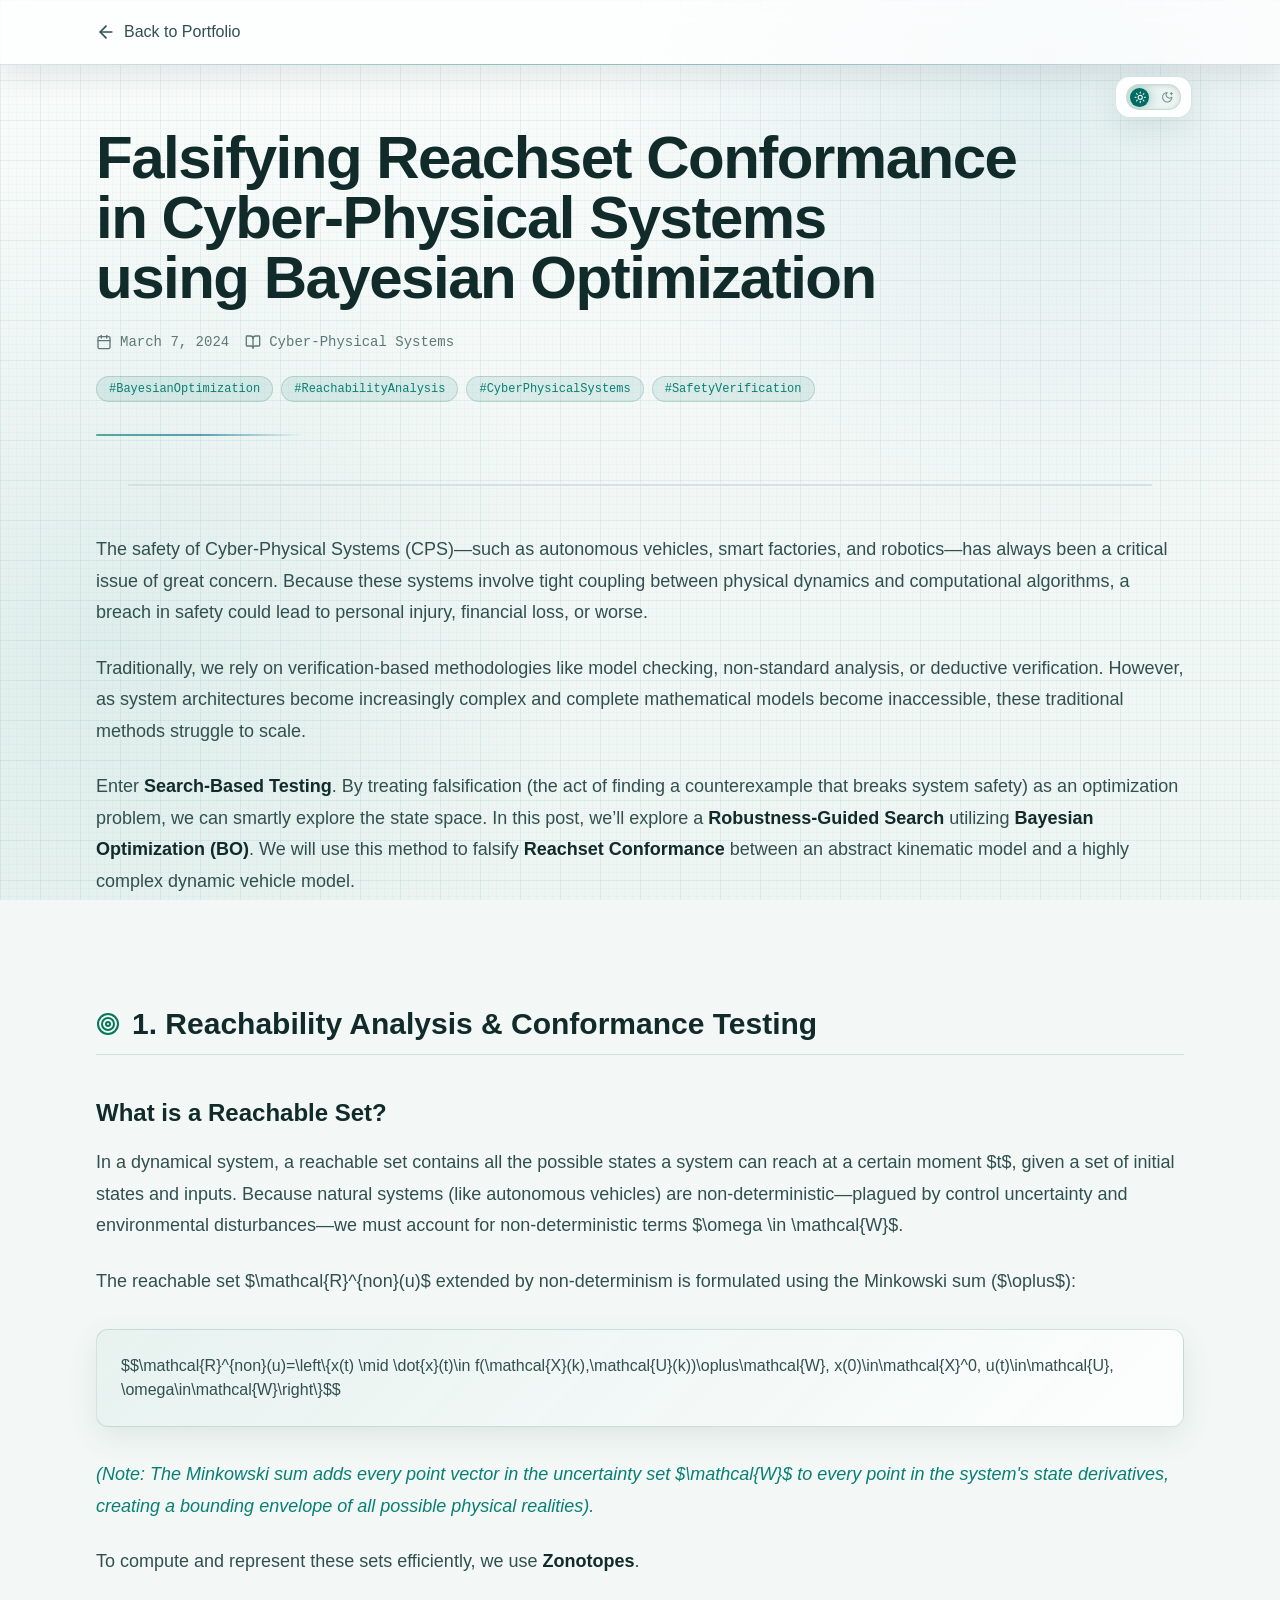
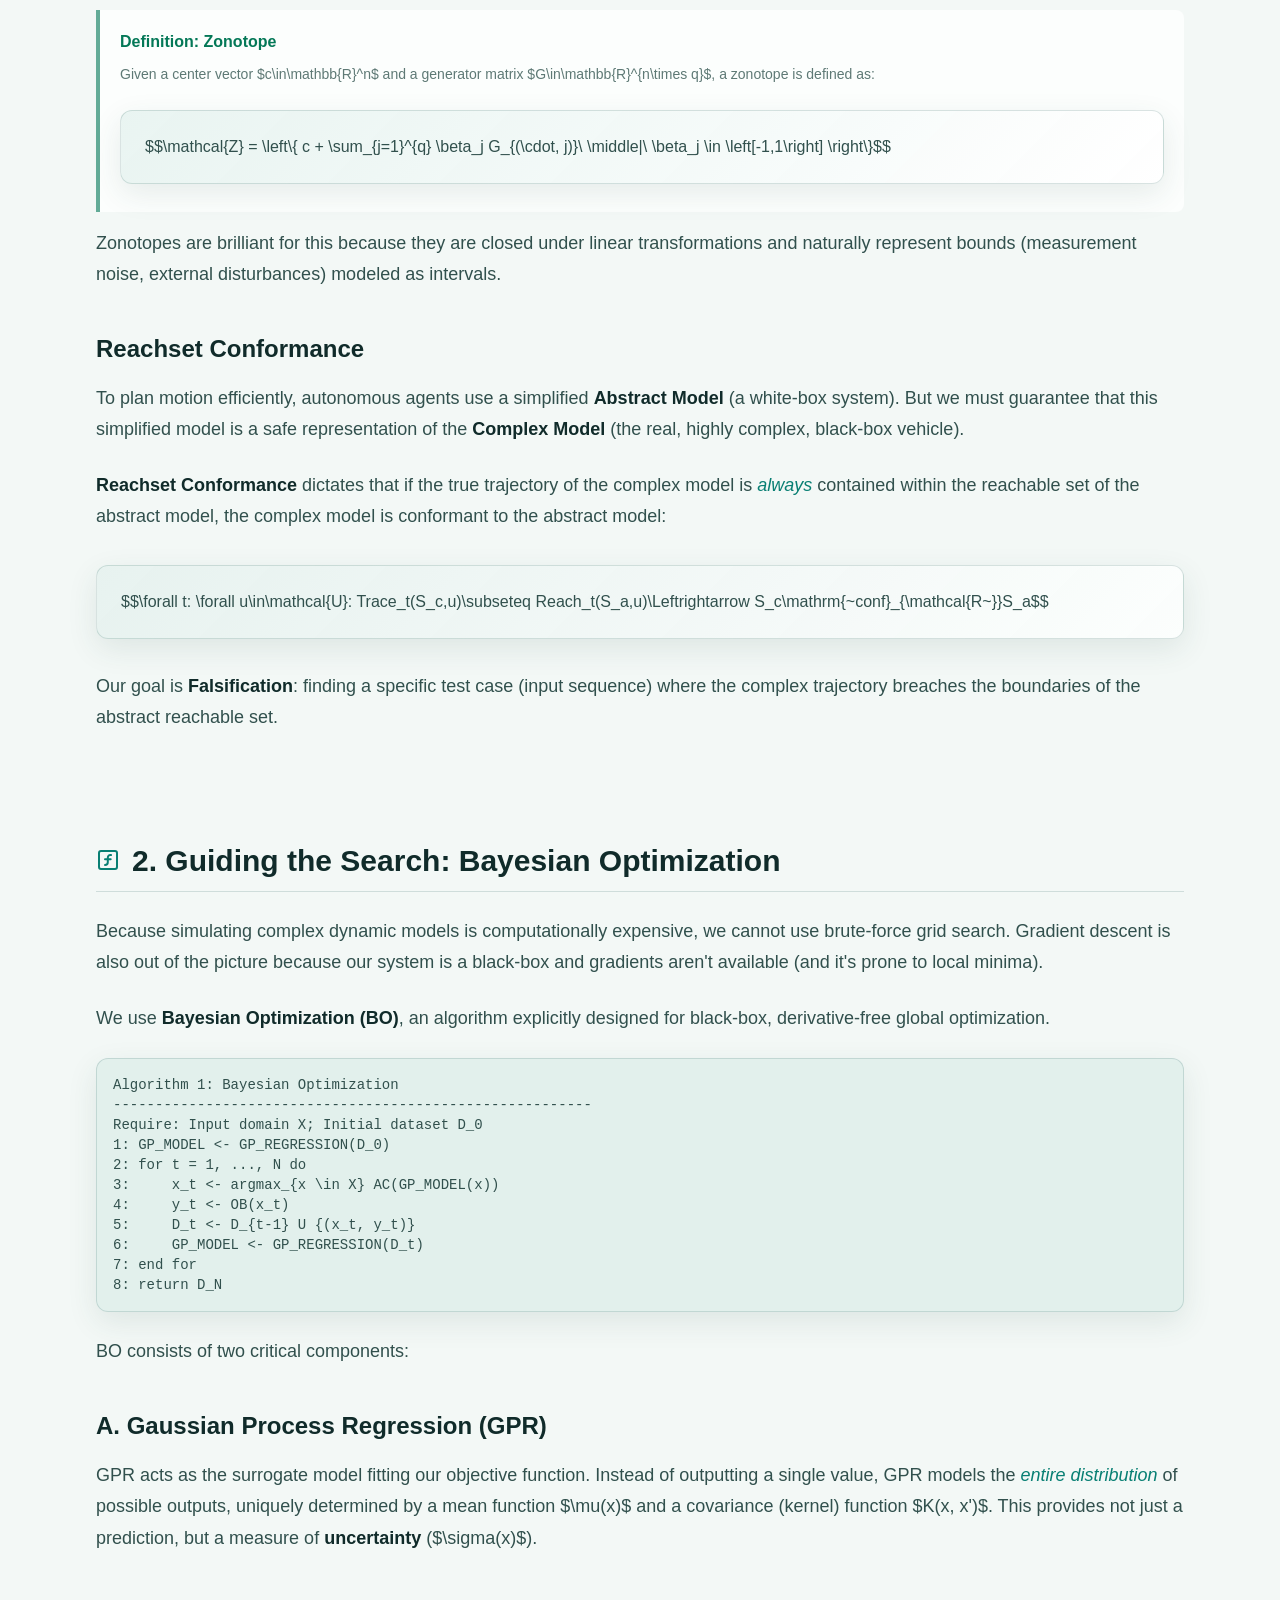
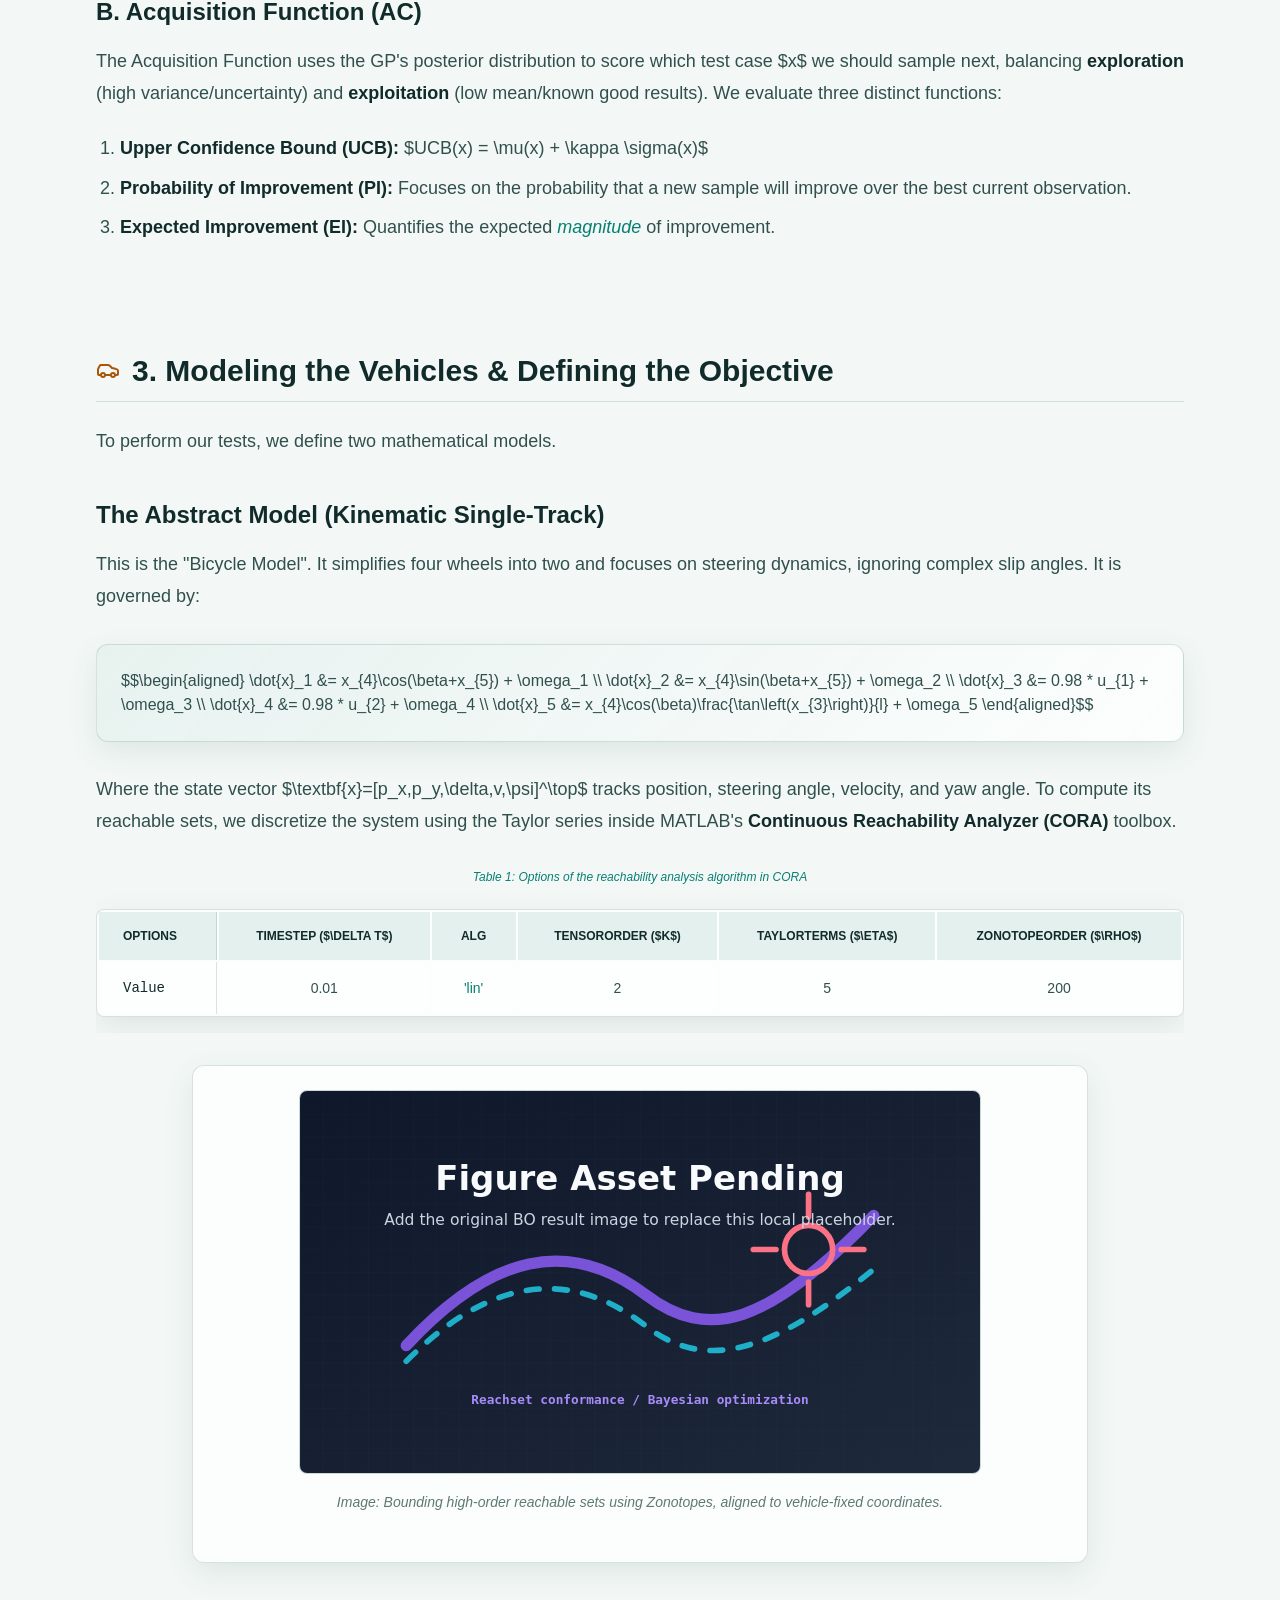
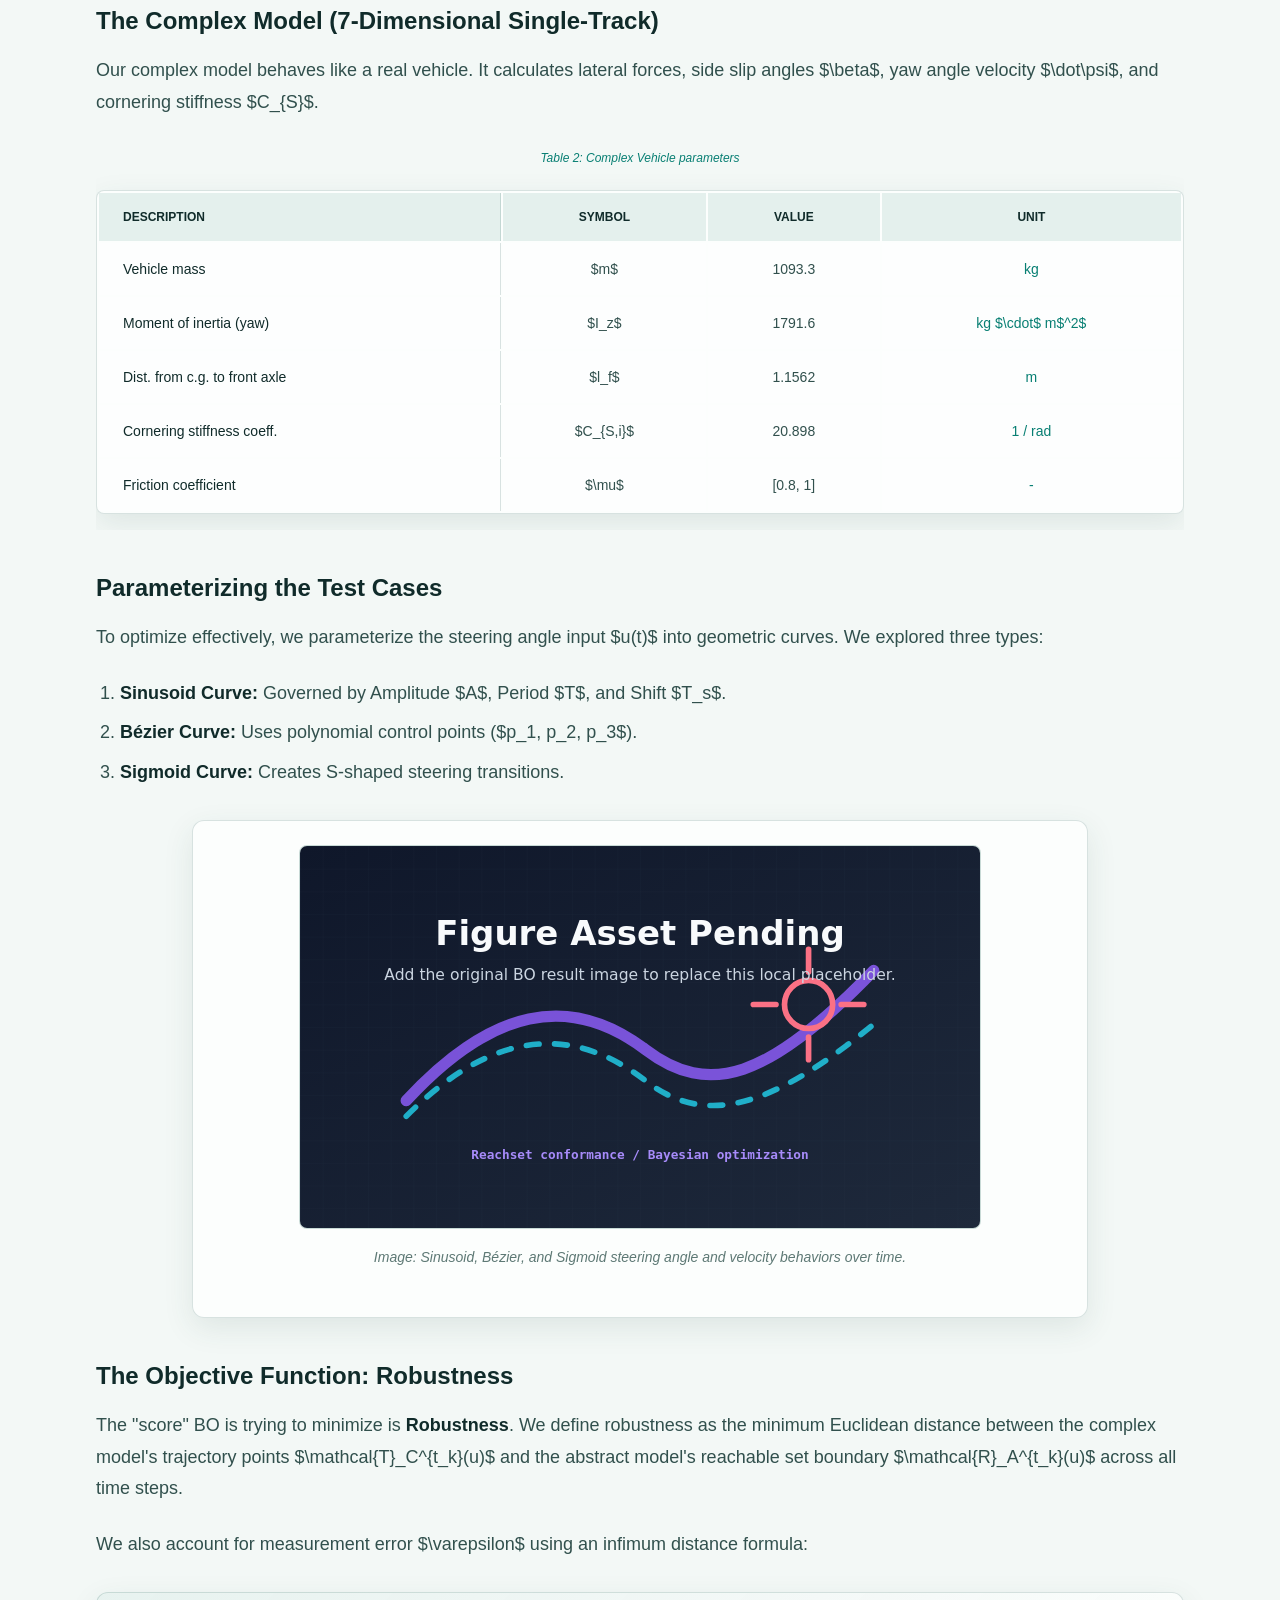
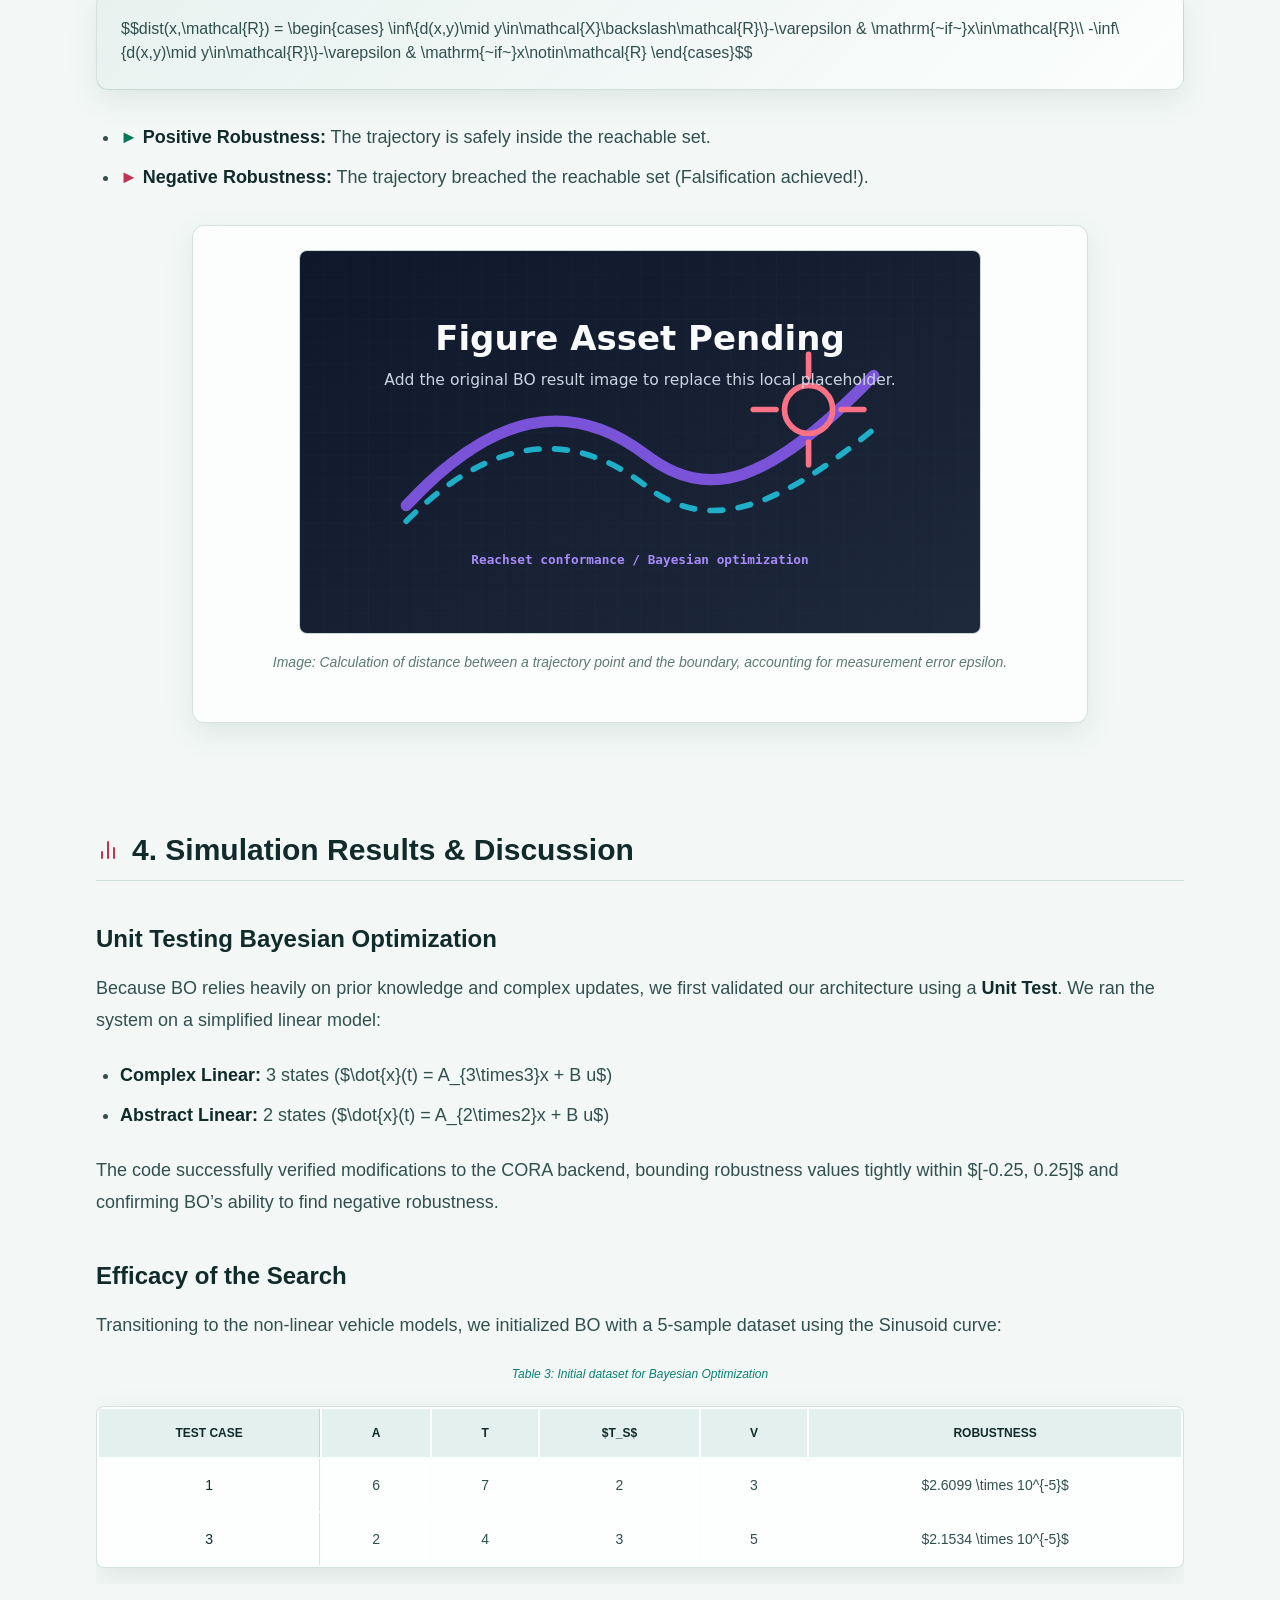
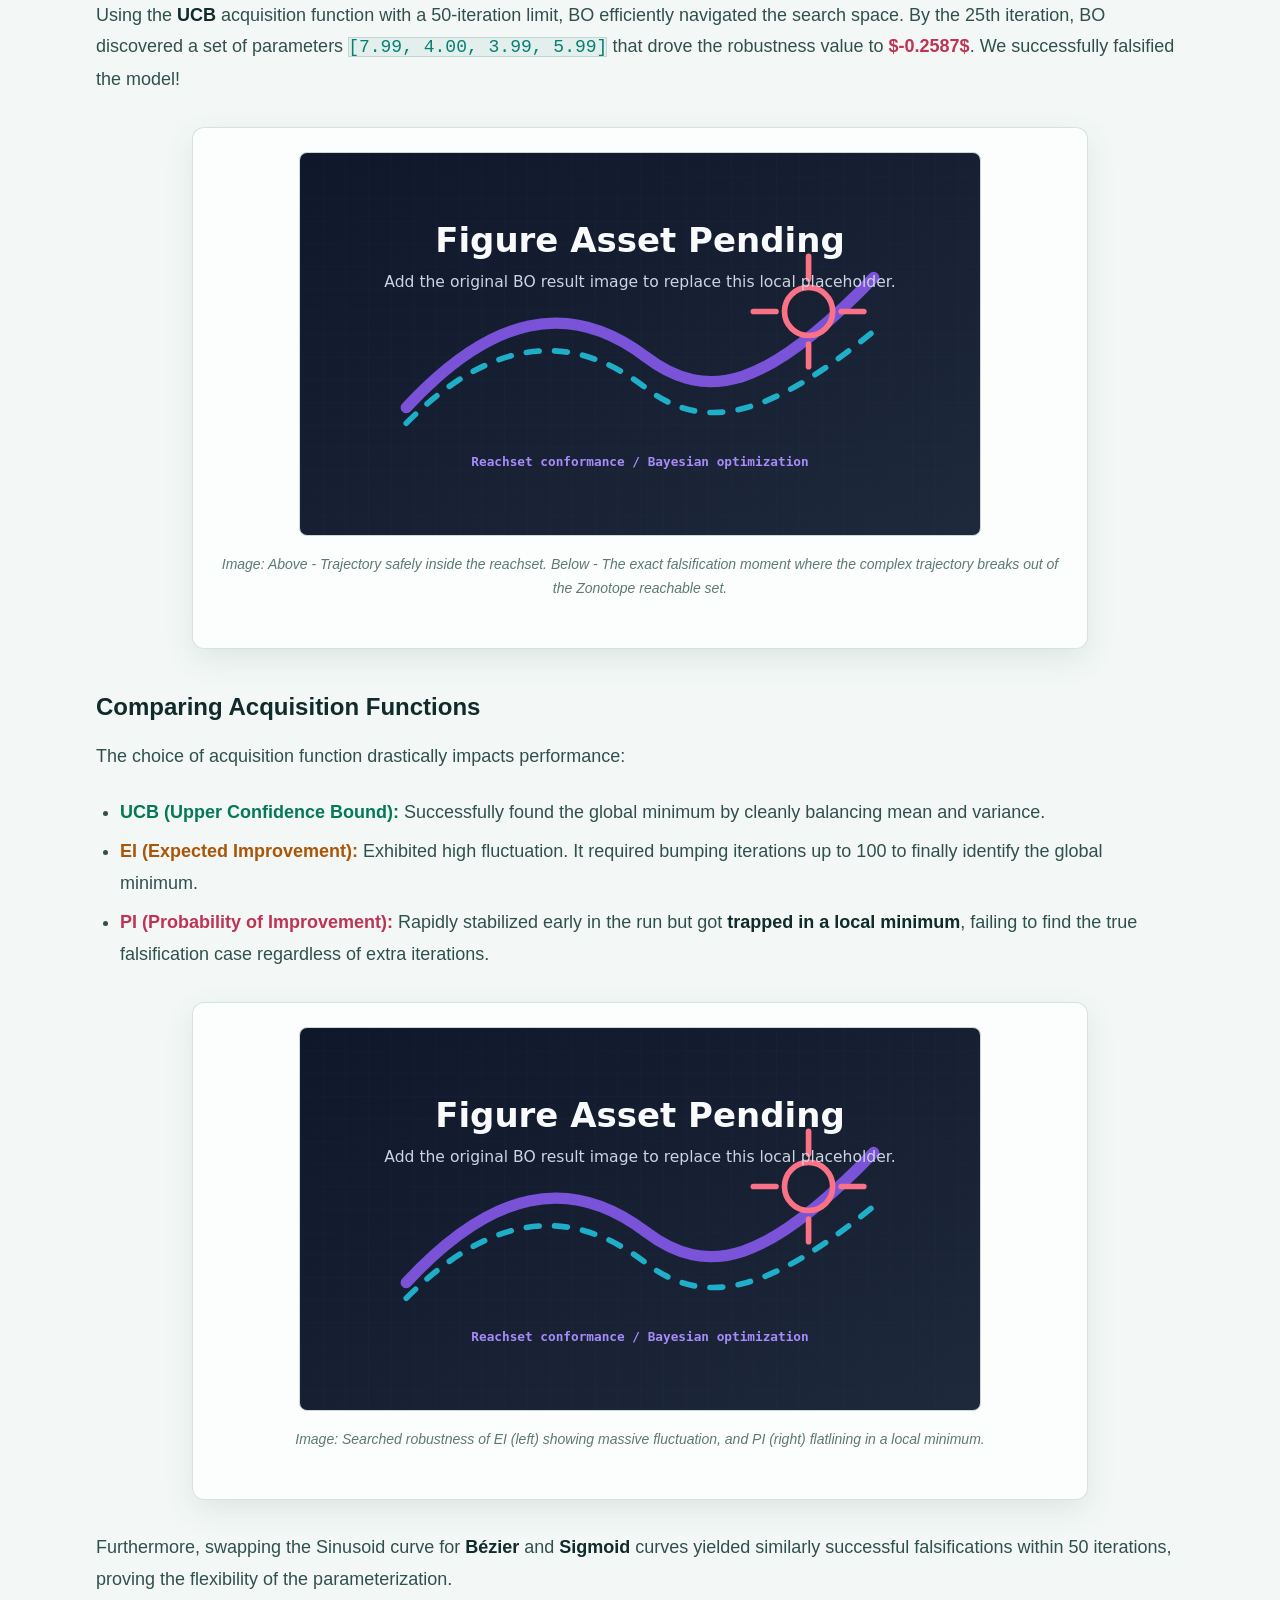
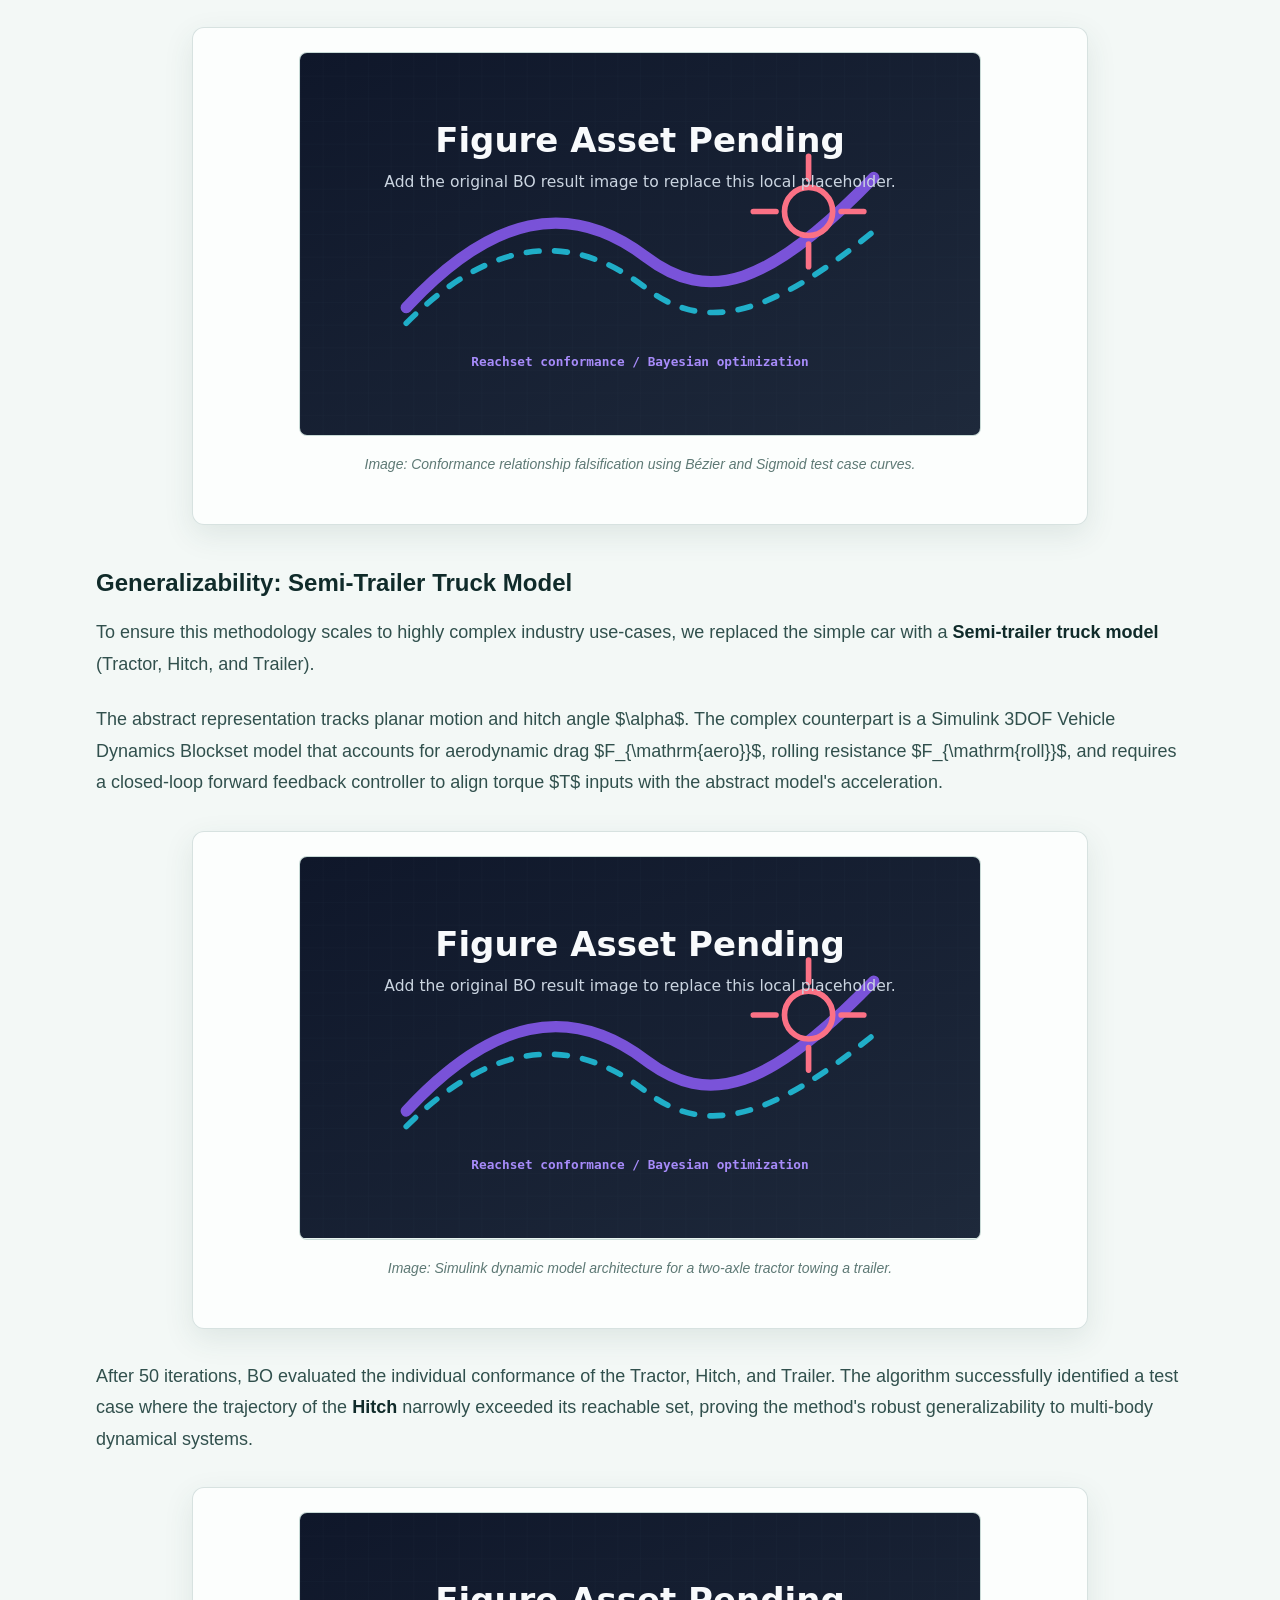
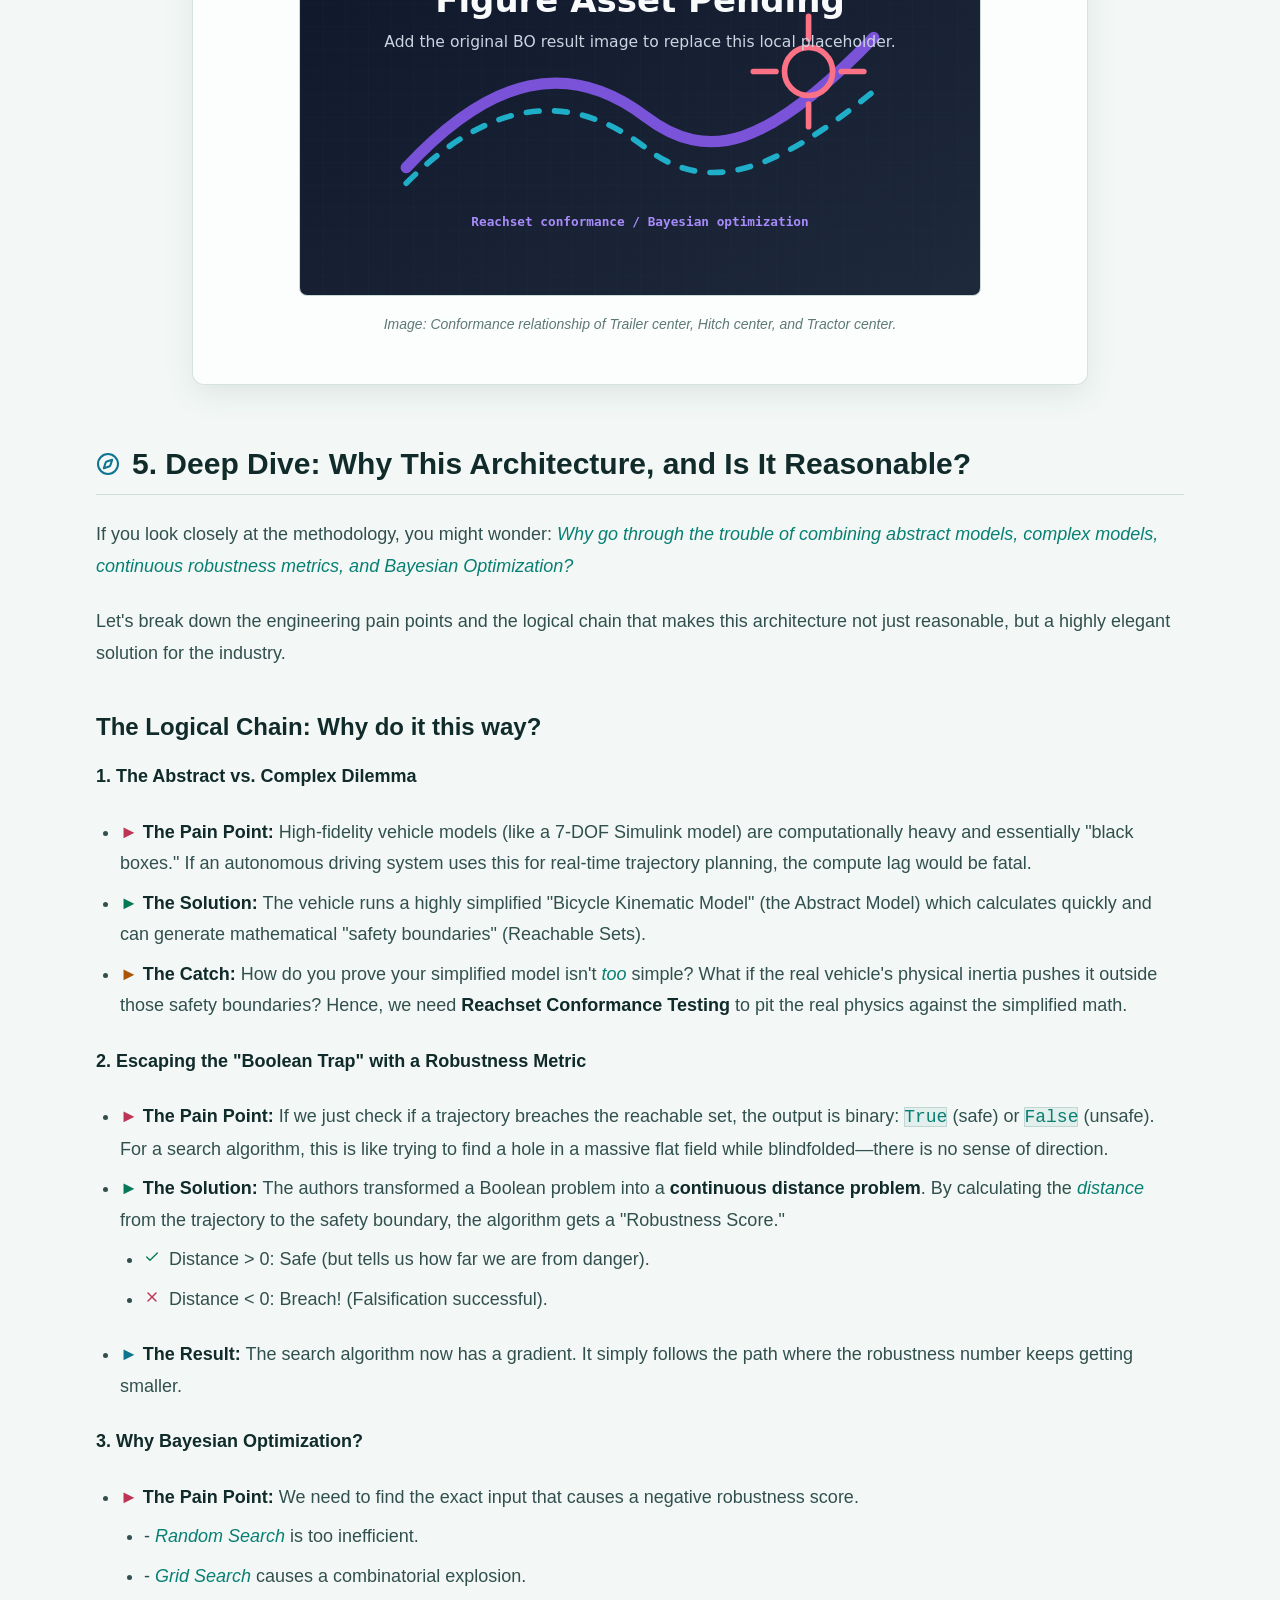
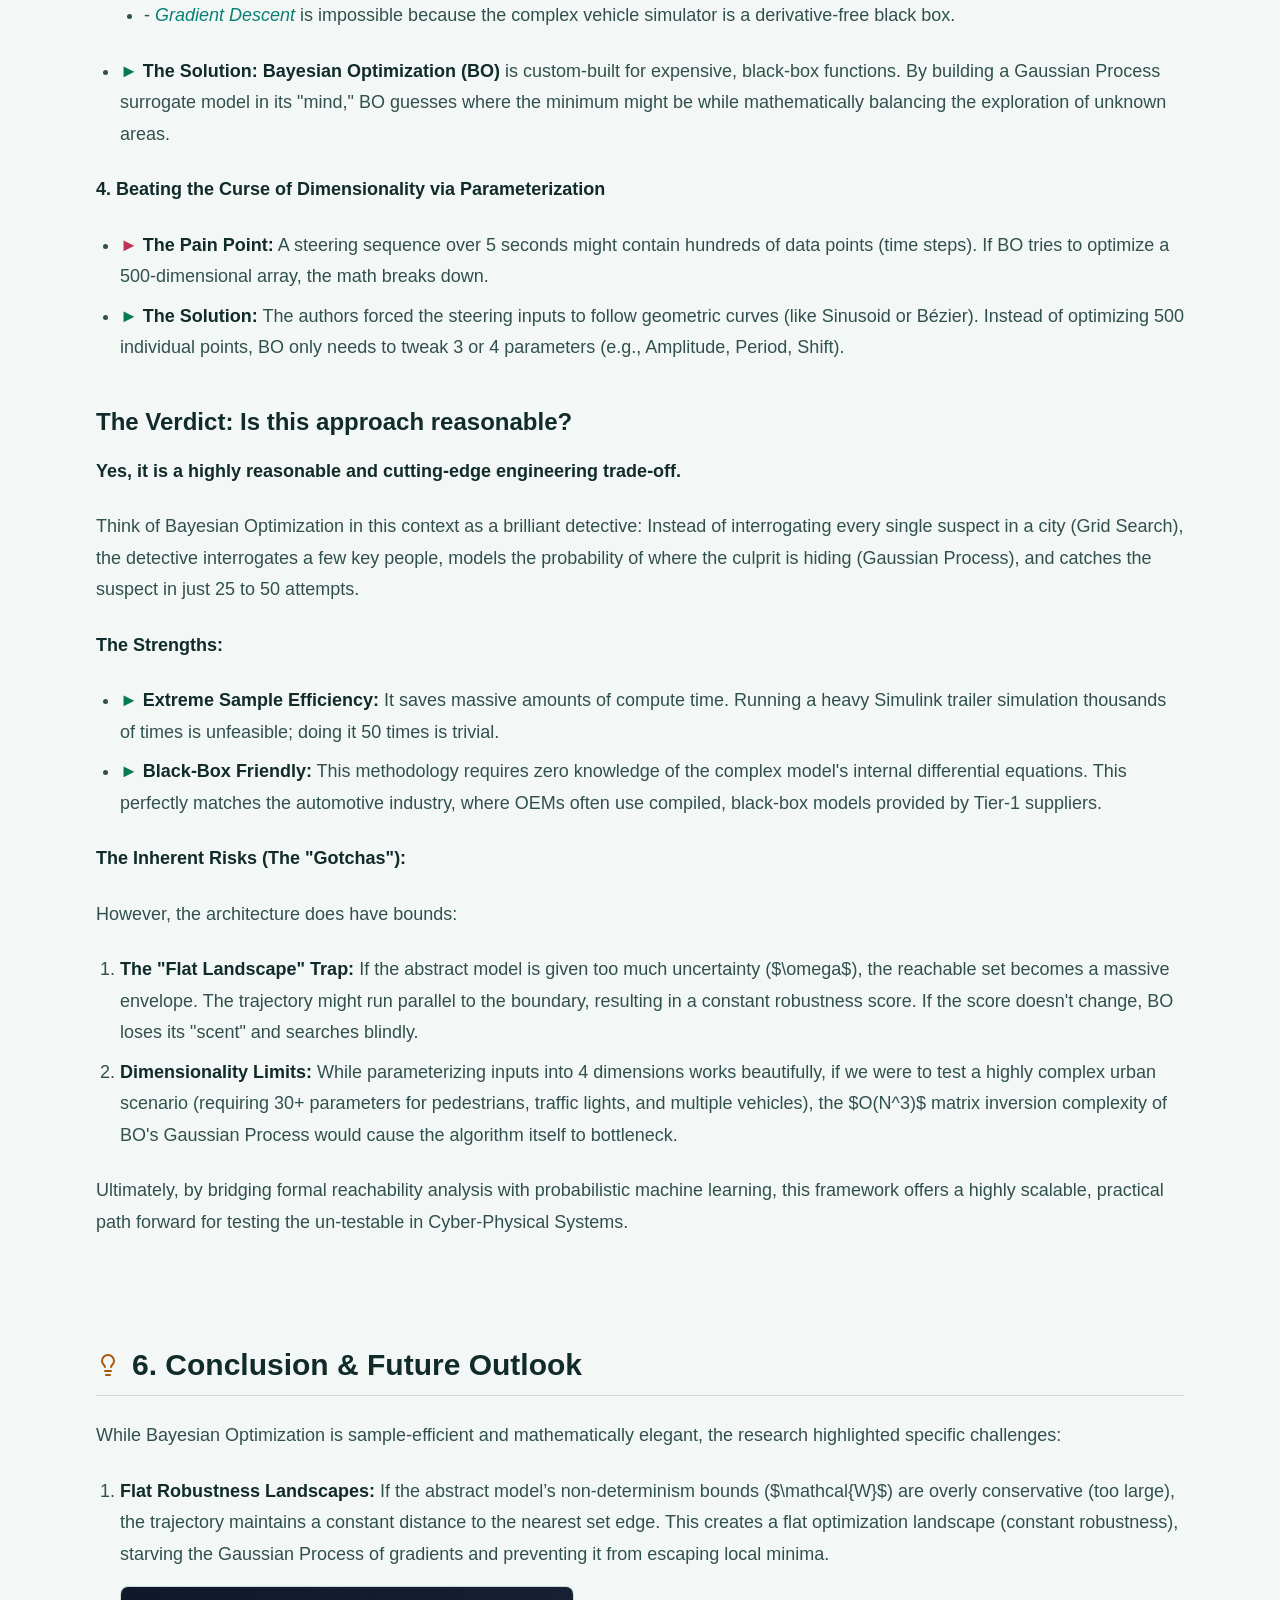
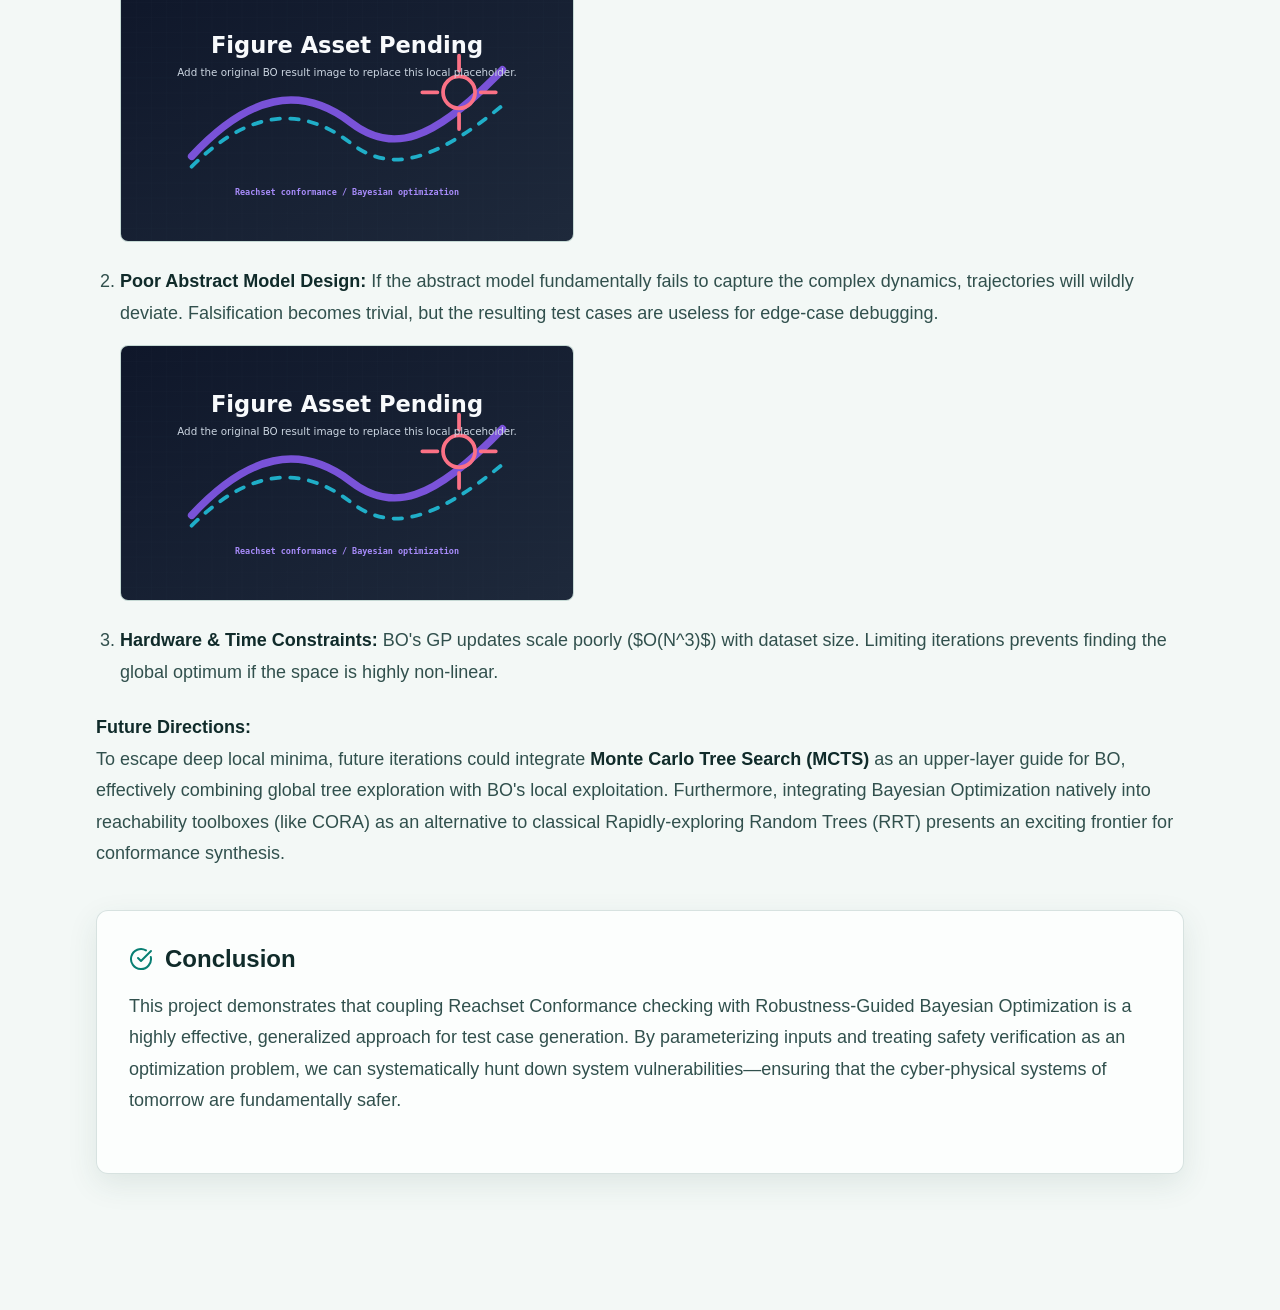
==== commit 8a9fbd85: "feat: implement dark mode support with theme persistence and toggle functionality across blog pages" ====
--- a/assets/blog/bo/page/blog-bo.html
+++ b/assets/blog/bo/page/blog-bo.html
@@ -4,6 +4,7 @@
 <head>
     <meta charset="UTF-8">
     <meta name="viewport" content="width=device-width, initial-scale=1.0">
+    <meta name="theme-color" content="#f4f9f7">
     <title>Falsifying Reachset Conformance in Cyber-Physical Systems using Bayesian Optimization | Zeqi Li</title>
 
     <!-- Favicon -->
@@ -14,6 +15,17 @@
 
     <script>
         document.documentElement.classList.add('js-enabled');
+        (() => {
+            let savedTheme = null;
+            try { savedTheme = localStorage.getItem('preferredTheme'); } catch (error) { /* Optional storage. */ }
+            const systemTheme = window.matchMedia('(prefers-color-scheme: dark)').matches ? 'dark' : 'light';
+            const theme = savedTheme === 'light' || savedTheme === 'dark' ? savedTheme : systemTheme;
+            document.documentElement.dataset.theme = theme;
+            document.documentElement.style.colorScheme = theme;
+            document.querySelector('meta[name="theme-color"]').setAttribute(
+                'content', theme === 'dark' ? '#050713' : '#f4f9f7'
+            );
+        })();
         window.createLucideIcons = function () {
             if (window.lucide && typeof window.lucide.createIcons === 'function') {
                 window.lucide.createIcons();
@@ -153,9 +165,11 @@
             padding: 0.5em 0;
         }
     </style>
+    <link rel="stylesheet" href="../../../../assets/css/blog-theme.css">
+    <script defer src="../../../../assets/js/blog-theme.js"></script>
 </head>
 
-<body class="antialiased selection:bg-primary-500/30">
+<body class="blog-page antialiased selection:bg-primary-500/30">
     <!-- Navbar -->
     <nav
         class="fixed w-full z-50 bg-slate-900/80 backdrop-blur-md border-b border-slate-800 transition-all duration-300">
@@ -172,6 +186,16 @@
         </div>
     </nav>
 
+    <button type="button" class="blog-theme-toggle" data-theme-toggle aria-pressed="false"
+        aria-label="Switch to dark cosmic theme" title="Switch to dark cosmic theme">
+        <span class="theme-toggle-track" aria-hidden="true">
+            <i data-lucide="sun" class="theme-toggle-icon theme-toggle-icon-sun"></i>
+            <i data-lucide="moon-star" class="theme-toggle-icon theme-toggle-icon-moon"></i>
+            <span class="theme-toggle-thumb"></span>
+        </span>
+        <span class="theme-toggle-label">LAB MODE</span>
+    </button>
+
     <!-- Main Content -->
     <main class="pt-32 pb-24">
         <article class="max-w-6xl mx-auto px-6 lg:px-8">
--- a/assets/css/site.css
+++ b/assets/css/site.css
@@ -1,3 +1,67 @@
+/* ============================================================
+   Design tokens
+   默认值 = 传统深色（violet）取值，保证未声明 data-theme 的页面
+   （文章页）渲染与旧版完全一致。
+   index.html 通过 html[data-theme="machine"|"mind"] 覆盖这些令牌。
+   ============================================================ */
+:root {
+    /* text */
+    --text-strong: #fff;
+    --text-1: #f1f5f9;
+    --text-2: #e2e8f0;
+    --text-body: #cbd5e1;
+    --text-secondary: #94a3b8;
+    --text-muted: #64748b;
+    --text-faint: #475569;
+    /* accent */
+    --accent: #8b5cf6;
+    --accent-strong: #7c3aed;
+    --accent-text: #a78bfa;
+    --accent-soft-text: #c4b5fd;
+    --accent-hover-text: #ddd6fe;
+    --on-accent: #ffffff;
+    --accent-tint-hover: rgba(76, 29, 149, 0.3);
+    --accent-border-soft: rgba(139, 92, 246, 0.5);
+    /* surfaces */
+    --surface-chip: #334155;
+    --surface-btn: rgba(51, 65, 85, 0.8);
+    --surface-3: #1e293b;
+    --surface-2a: rgba(30, 41, 59, 0.4);
+    --surface-2: rgba(30, 41, 59, 0.5);
+    --surface-2b: rgba(30, 41, 59, 0.8);
+    --surface-1: #0f172a;
+    --surface-1a: rgba(15, 23, 42, 0.5);
+    --surface-1b: rgba(15, 23, 42, 0.8);
+    --surface-nav: rgba(15, 23, 42, 0.9);
+    --surface-chip-hover: #475569;
+    --surface-3-hover: #1e293b;
+    --surface-2-hover: rgba(30, 41, 59, 0.5);
+    /* borders */
+    --border-strong: #475569;
+    --border: #334155;
+    --border-soft: rgba(51, 65, 85, 0.5);
+    --border-faint: #1e293b;
+    /* gradients */
+    --grad-title-from: #fff;
+    --grad-title-to: #a78bfa;
+    --grad-ring-from: #7c3aed;
+    --grad-ring-to: #0891b2;
+    /* glows & shadows */
+    --title-glow: drop-shadow(0 0 15px rgba(139, 92, 246, 0.5));
+    --glow-chip-hover: 0 0 8px #94a3b8;
+    --glow-btn-hover: 0 0 20px #8b5cf6;
+    --glow-cta-hover: 0 0 30px #8b5cf6;
+    --avatar-glow-a: rgba(167, 139, 250, 0.4);
+    --avatar-glow-b: rgba(167, 139, 250, 0.8);
+    --shadow-md: 0 4px 6px -1px rgb(0 0 0 / 0.1), 0 2px 4px -2px rgb(0 0 0 / 0.1);
+    --shadow-lg: 0 10px 15px -3px rgb(0 0 0 / 0.1), 0 4px 6px -4px rgb(0 0 0 / 0.1);
+    --shadow-2xl: 0 25px 50px -12px rgb(0 0 0 / 0.25);
+    /* selection */
+    --sel-bg: #8b5cf6;
+    --sel-bg-soft: rgba(139, 92, 246, 0.3);
+    --sel-text: #fff;
+}
+
 *, ::before, ::after {
     box-sizing: border-box;
     border-width: 0;
@@ -69,9 +133,9 @@
 
 .scroll-smooth { scroll-behavior: smooth; }
 .antialiased { -webkit-font-smoothing: antialiased; -moz-osx-font-smoothing: grayscale; }
-.selection\:bg-primary-500::selection { background: #8b5cf6; }
-.selection\:bg-primary-500\/30::selection { background: rgba(139, 92, 246, 0.3); }
-.selection\:text-white::selection { color: #fff; }
+.selection\:bg-primary-500::selection { background: var(--sel-bg); }
+.selection\:bg-primary-500\/30::selection { background: var(--sel-bg-soft); }
+.selection\:text-white::selection { color: var(--sel-text); }
 
 .pointer-events-none { pointer-events: none; }
 .invisible { visibility: hidden; }
@@ -216,11 +280,11 @@
 .border-b { border-bottom-width: 1px; }
 .border-r { border-right-width: 1px; }
 .border-l-4 { border-left-width: 4px; }
-.border-slate-600 { border-color: #475569; }
-.border-slate-700 { border-color: #334155; }
-.border-slate-700\/50 { border-color: rgba(51, 65, 85, 0.5); }
-.border-slate-800 { border-color: #1e293b; }
-.border-primary-500 { border-color: #8b5cf6; }
+.border-slate-600 { border-color: var(--border-strong); }
+.border-slate-700 { border-color: var(--border); }
+.border-slate-700\/50 { border-color: var(--border-soft); }
+.border-slate-800 { border-color: var(--border-faint); }
+.border-primary-500 { border-color: var(--accent); }
 .border-emerald-500 { border-color: #10b981; }
 .border-emerald-500\/20 { border-color: rgba(16, 185, 129, 0.2); }
 .border-emerald-500\/50 { border-color: rgba(16, 185, 129, 0.5); }
@@ -237,25 +301,25 @@
 .bg-gradient-to-r {
     background-image: linear-gradient(to right, var(--tw-gradient-from, transparent), var(--tw-gradient-to, transparent));
 }
-.from-white { --tw-gradient-from: #fff; }
-.from-primary-600 { --tw-gradient-from: #7c3aed; }
+.from-white { --tw-gradient-from: var(--grad-title-from); }
+.from-primary-600 { --tw-gradient-from: var(--grad-ring-from); }
 .from-emerald-500 { --tw-gradient-from: #10b981; }
-.to-primary-400 { --tw-gradient-to: #a78bfa; }
-.to-cyan-600 { --tw-gradient-to: #0891b2; }
+.to-primary-400 { --tw-gradient-to: var(--grad-title-to); }
+.to-cyan-600 { --tw-gradient-to: var(--grad-ring-to); }
 .to-teal-400 { --tw-gradient-to: #2dd4bf; }
 
-.bg-slate-700 { background-color: #334155; }
-.bg-slate-700\/80 { background-color: rgba(51, 65, 85, 0.8); }
-.bg-slate-800 { background-color: #1e293b; }
-.bg-slate-800\/40 { background-color: rgba(30, 41, 59, 0.4); }
-.bg-slate-800\/50 { background-color: rgba(30, 41, 59, 0.5); }
-.bg-slate-800\/80 { background-color: rgba(30, 41, 59, 0.8); }
-.bg-slate-900 { background-color: #0f172a; }
-.bg-slate-900\/50 { background-color: rgba(15, 23, 42, 0.5); }
-.bg-slate-900\/80 { background-color: rgba(15, 23, 42, 0.8); }
-.bg-slate-900\/90 { background-color: rgba(15, 23, 42, 0.9); }
-.bg-primary-500 { background-color: #8b5cf6; }
-.bg-primary-600 { background-color: #7c3aed; }
+.bg-slate-700 { background-color: var(--surface-chip); }
+.bg-slate-700\/80 { background-color: var(--surface-btn); }
+.bg-slate-800 { background-color: var(--surface-3); }
+.bg-slate-800\/40 { background-color: var(--surface-2a); }
+.bg-slate-800\/50 { background-color: var(--surface-2); }
+.bg-slate-800\/80 { background-color: var(--surface-2b); }
+.bg-slate-900 { background-color: var(--surface-1); }
+.bg-slate-900\/50 { background-color: var(--surface-1a); }
+.bg-slate-900\/80 { background-color: var(--surface-1b); }
+.bg-slate-900\/90 { background-color: var(--surface-nav); }
+.bg-primary-500 { background-color: var(--accent); color: var(--on-accent); }
+.bg-primary-600 { background-color: var(--accent-strong); }
 .bg-fuchsia-600 { background-color: #c026d3; }
 .bg-emerald-500\/10 { background-color: rgba(16, 185, 129, 0.1); }
 .bg-amber-500\/10 { background-color: rgba(245, 158, 11, 0.1); }
@@ -317,15 +381,15 @@
 .tracking-wider { letter-spacing: 0.05em; }
 
 .text-transparent { color: transparent; }
-.text-white { color: #fff; }
-.text-slate-100 { color: #f1f5f9; }
-.text-slate-200 { color: #e2e8f0; }
-.text-slate-300 { color: #cbd5e1; }
-.text-slate-400 { color: #94a3b8; }
-.text-slate-500 { color: #64748b; }
-.text-slate-600 { color: #475569; }
-.text-primary-300 { color: #c4b5fd; }
-.text-primary-400 { color: #a78bfa; }
+.text-white { color: var(--text-strong); }
+.text-slate-100 { color: var(--text-1); }
+.text-slate-200 { color: var(--text-2); }
+.text-slate-300 { color: var(--text-body); }
+.text-slate-400 { color: var(--text-secondary); }
+.text-slate-500 { color: var(--text-muted); }
+.text-slate-600 { color: var(--text-faint); }
+.text-primary-300 { color: var(--accent-soft-text); }
+.text-primary-400 { color: var(--accent-text); }
 .text-purple-300 { color: #d8b4fe; }
 .text-purple-400 { color: #c084fc; }
 .text-cyan-400 { color: #22d3ee; }
@@ -345,11 +409,11 @@
 
 .opacity-75 { opacity: 0.75; }
 .opacity-80 { opacity: 0.8; }
-.shadow-md { box-shadow: 0 4px 6px -1px rgb(0 0 0 / 0.1), 0 2px 4px -2px rgb(0 0 0 / 0.1); }
-.shadow-lg { box-shadow: 0 10px 15px -3px rgb(0 0 0 / 0.1), 0 4px 6px -4px rgb(0 0 0 / 0.1); }
-.shadow-2xl { box-shadow: 0 25px 50px -12px rgb(0 0 0 / 0.25); }
+.shadow-md { box-shadow: var(--shadow-md); }
+.shadow-lg { box-shadow: var(--shadow-lg); }
+.shadow-2xl { box-shadow: var(--shadow-2xl); }
 .shadow-\[0_0_15px_rgba\(16\,185\,129\,0\.1\)\] { box-shadow: 0 0 15px rgba(16, 185, 129, 0.1); }
-.drop-shadow-\[0_0_15px_rgba\(139\,92\,246\,0\.5\)\] { filter: drop-shadow(0 0 15px rgba(139, 92, 246, 0.5)); }
+.drop-shadow-\[0_0_15px_rgba\(139\,92\,246\,0\.5\)\] { filter: var(--title-glow); }
 .blur { filter: blur(8px); }
 .backdrop-blur { backdrop-filter: blur(8px); -webkit-backdrop-filter: blur(8px); }
 .backdrop-blur-sm { backdrop-filter: blur(4px); -webkit-backdrop-filter: blur(4px); }
@@ -373,24 +437,24 @@
 .safe-area-pb { padding-bottom: env(safe-area-inset-bottom); }
 .cursor-none { cursor: none; }
 
-.hover\:bg-primary-600:hover { background-color: #7c3aed; }
-.hover\:bg-primary-900\/30:hover { background-color: rgba(76, 29, 149, 0.3); }
-.hover\:bg-slate-600:hover { background-color: #475569; }
-.hover\:bg-slate-800:hover { background-color: #1e293b; }
-.hover\:bg-slate-800\/50:hover { background-color: rgba(30, 41, 59, 0.5); }
-.hover\:border-primary-500:hover { border-color: #8b5cf6; }
-.hover\:border-primary-500\/50:hover { border-color: rgba(139, 92, 246, 0.5); }
-.hover\:text-white:hover { color: #fff; }
-.hover\:text-primary-200:hover { color: #ddd6fe; }
-.hover\:text-primary-400:hover { color: #a78bfa; }
+.hover\:bg-primary-600:hover { background-color: var(--accent-strong); color: var(--on-accent); }
+.hover\:bg-primary-900\/30:hover { background-color: var(--accent-tint-hover); }
+.hover\:bg-slate-600:hover { background-color: var(--surface-chip-hover); }
+.hover\:bg-slate-800:hover { background-color: var(--surface-3-hover); }
+.hover\:bg-slate-800\/50:hover { background-color: var(--surface-2-hover); }
+.hover\:border-primary-500:hover { border-color: var(--accent); }
+.hover\:border-primary-500\/50:hover { border-color: var(--accent-border-soft); }
+.hover\:text-white:hover { color: var(--text-strong); }
+.hover\:text-primary-200:hover { color: var(--accent-hover-text); }
+.hover\:text-primary-400:hover { color: var(--accent-text); }
 .hover\:scale-105:hover { transform: scale(1.05); }
 .hover\:scale-\[1\.02\]:hover { transform: scale(1.02); }
-.hover\:shadow-\[0_0_8px_theme\(colors\.slate\.400\)\]:hover { box-shadow: 0 0 8px #94a3b8; }
-.hover\:shadow-\[0_0_20px_theme\(colors\.primary\.500\)\]:hover { box-shadow: 0 0 20px #8b5cf6; }
-.hover\:shadow-\[0_0_30px_theme\(colors\.primary\.500\)\]:hover { box-shadow: 0 0 30px #8b5cf6; }
+.hover\:shadow-\[0_0_8px_theme\(colors\.slate\.400\)\]:hover { box-shadow: var(--glow-chip-hover); }
+.hover\:shadow-\[0_0_20px_theme\(colors\.primary\.500\)\]:hover { box-shadow: var(--glow-btn-hover); }
+.hover\:shadow-\[0_0_30px_theme\(colors\.primary\.500\)\]:hover { box-shadow: var(--glow-cta-hover); }
 
 .group:hover .group-hover\:opacity-100 { opacity: 1; }
-.group:hover .group-hover\:text-primary-400 { color: #a78bfa; }
+.group:hover .group-hover\:text-primary-400 { color: var(--accent-text); }
 .group:hover .group-hover\:translate-x-1 { transform: translateX(0.25rem); }
 .group:hover .group-hover\:-translate-x-1 { transform: translateX(-0.25rem); }
 .group:hover .group-hover\:duration-200 { transition-duration: 200ms; }
@@ -410,8 +474,8 @@
 }
 
 @keyframes pulse-glow {
-    0%, 100% { box-shadow: 0 0 15px rgba(167, 139, 250, 0.4); }
-    50% { box-shadow: 0 0 25px rgba(167, 139, 250, 0.8); }
+    0%, 100% { box-shadow: 0 0 15px var(--avatar-glow-a); }
+    50% { box-shadow: 0 0 25px var(--avatar-glow-b); }
 }
 
 @keyframes tilt {
--- a/assets/css/blog-theme.css
+++ b/assets/css/blog-theme.css
@@ -0,0 +1,792 @@
+/*
+ * Shared dual-theme treatment for long-form blog pages.
+ *
+ * Everything in this file is deliberately rooted at body.blog-page.  The
+ * existing utility sheet is also used by the homepage, so none of these
+ * overrides should leak into another page type.
+ */
+
+body.blog-page {
+    --blog-bg: #050713;
+    --blog-bg-deep: #080c1d;
+    --blog-surface: rgba(12, 18, 40, 0.74);
+    --blog-surface-soft: rgba(20, 29, 59, 0.62);
+    --blog-surface-strong: rgba(13, 20, 45, 0.94);
+    --blog-code-bg: rgba(27, 37, 73, 0.82);
+    --blog-text-strong: #f4f7ff;
+    --blog-text: #cbd5ea;
+    --blog-text-muted: #94a3c2;
+    --blog-text-faint: #687795;
+    --blog-primary: #a78bfa;
+    --blog-primary-strong: #8b5cf6;
+    --blog-primary-soft: rgba(139, 92, 246, 0.14);
+    --blog-secondary: #22d3ee;
+    --blog-secondary-soft: rgba(34, 211, 238, 0.11);
+    --blog-border: rgba(151, 164, 215, 0.19);
+    --blog-border-strong: rgba(167, 139, 250, 0.45);
+    --blog-nav-bg: rgba(5, 8, 23, 0.87);
+    --blog-shadow: 0 22px 58px rgba(0, 0, 0, 0.32);
+    --blog-shadow-soft: 0 12px 34px rgba(0, 0, 0, 0.2);
+    --blog-focus: #67e8f9;
+    --blog-emerald: #34d399;
+    --blog-emerald-soft: #baf4dc;
+    --blog-emerald-muted: rgba(52, 211, 153, 0.72);
+    --blog-amber: #fbbf24;
+    --blog-amber-soft: #fde9b4;
+    --blog-amber-muted: rgba(251, 191, 36, 0.72);
+    --blog-rose: #fb7185;
+    --blog-blue: #60a5fa;
+    --blog-fuchsia: #e879f9;
+    --blog-theme-duration: 360ms;
+
+    min-height: 100vh;
+    overflow-x: hidden;
+    color: var(--blog-text);
+    background-color: var(--blog-bg);
+    background-image:
+        radial-gradient(circle at 16% 18%, rgba(129, 140, 248, 0.16), transparent 24rem),
+        radial-gradient(circle at 86% 32%, rgba(34, 211, 238, 0.1), transparent 28rem),
+        radial-gradient(circle at 12% 22%, rgba(255, 255, 255, 0.72) 0 1px, transparent 1.7px),
+        radial-gradient(circle at 74% 61%, rgba(167, 139, 250, 0.66) 0 1px, transparent 1.8px),
+        linear-gradient(32deg, transparent 49.82%, rgba(129, 140, 248, 0.045) 49.92%, rgba(129, 140, 248, 0.045) 50.08%, transparent 50.18%),
+        linear-gradient(145deg, transparent 49.86%, rgba(34, 211, 238, 0.035) 49.94%, rgba(34, 211, 238, 0.035) 50.06%, transparent 50.14%),
+        linear-gradient(180deg, #050713 0%, #080c1d 48%, #050713 100%);
+    background-repeat: no-repeat, no-repeat, repeat, repeat, repeat, repeat, no-repeat;
+    background-size: auto, auto, 179px 179px, 263px 263px, 460px 330px, 540px 410px, auto;
+    background-attachment: fixed;
+    color-scheme: dark;
+    isolation: isolate;
+    transition:
+        color var(--blog-theme-duration) ease,
+        background-color var(--blog-theme-duration) ease;
+}
+
+html[data-theme="dark"] body.blog-page {
+    color-scheme: dark;
+}
+
+html[data-theme="light"] body.blog-page {
+    --blog-bg: #f3f8f6;
+    --blog-bg-deep: #eaf3f0;
+    --blog-surface: rgba(255, 255, 255, 0.76);
+    --blog-surface-soft: rgba(226, 240, 236, 0.72);
+    --blog-surface-strong: rgba(255, 255, 255, 0.94);
+    --blog-code-bg: rgba(224, 239, 235, 0.9);
+    --blog-text-strong: #102b2a;
+    --blog-text: #31504d;
+    --blog-text-muted: #5e7975;
+    --blog-text-faint: #78908c;
+    --blog-primary: #087f73;
+    --blog-primary-strong: #006c63;
+    --blog-primary-soft: rgba(0, 124, 114, 0.1);
+    --blog-secondary: #0e7490;
+    --blog-secondary-soft: rgba(14, 116, 144, 0.09);
+    --blog-border: rgba(34, 91, 84, 0.17);
+    --blog-border-strong: rgba(0, 124, 114, 0.43);
+    --blog-nav-bg: rgba(247, 251, 249, 0.9);
+    --blog-shadow: 0 20px 52px rgba(32, 72, 66, 0.13);
+    --blog-shadow-soft: 0 10px 30px rgba(35, 78, 70, 0.1);
+    --blog-focus: #006c63;
+    --blog-emerald: #047857;
+    --blog-emerald-soft: #176b55;
+    --blog-emerald-muted: rgba(4, 120, 87, 0.78);
+    --blog-amber: #a95608;
+    --blog-amber-soft: #75430a;
+    --blog-amber-muted: rgba(145, 82, 9, 0.8);
+    --blog-rose: #be3455;
+    --blog-blue: #1d64b5;
+    --blog-fuchsia: #a63bb1;
+
+    color-scheme: light;
+    background-image:
+        radial-gradient(circle at 82% 10%, rgba(14, 116, 144, 0.09), transparent 28rem),
+        radial-gradient(circle at 8% 72%, rgba(0, 124, 114, 0.075), transparent 30rem),
+        linear-gradient(rgba(0, 108, 99, 0.055) 1px, transparent 1px),
+        linear-gradient(90deg, rgba(0, 108, 99, 0.055) 1px, transparent 1px),
+        linear-gradient(rgba(14, 116, 144, 0.025) 1px, transparent 1px),
+        linear-gradient(90deg, rgba(14, 116, 144, 0.025) 1px, transparent 1px),
+        linear-gradient(180deg, #f9fcfb 0%, #f3f8f6 50%, #edf5f2 100%);
+    background-repeat: no-repeat, no-repeat, repeat, repeat, repeat, repeat, no-repeat;
+    background-size: auto, auto, 40px 40px, 40px 40px, 8px 8px, 8px 8px, auto;
+}
+
+body.blog-page::selection,
+body.blog-page *::selection {
+    color: #ffffff;
+    background: var(--blog-primary-strong);
+}
+
+body.blog-page > nav,
+body.blog-page > main,
+body.blog-page > footer,
+body.blog-page .article-content h2,
+body.blog-page .article-content h3,
+body.blog-page .article-content h4,
+body.blog-page .article-content p,
+body.blog-page .article-content li,
+body.blog-page .article-content blockquote,
+body.blog-page .article-content pre,
+body.blog-page .article-content code,
+body.blog-page .article-content th,
+body.blog-page .article-content td,
+body.blog-page .math-box,
+body.blog-page [data-theme-toggle] {
+    transition:
+        color var(--blog-theme-duration) ease,
+        background-color var(--blog-theme-duration) ease,
+        border-color var(--blog-theme-duration) ease,
+        box-shadow var(--blog-theme-duration) ease;
+}
+
+/* Navigation and the compact fixed theme control. */
+body.blog-page > nav {
+    border-color: var(--blog-border);
+    background: var(--blog-nav-bg);
+    box-shadow: 0 1px 0 rgba(255, 255, 255, 0.03), 0 10px 32px rgba(4, 10, 26, 0.09);
+}
+
+body.blog-page > nav::after {
+    position: absolute;
+    right: 0;
+    bottom: -1px;
+    left: 0;
+    height: 1px;
+    content: "";
+    pointer-events: none;
+    background: linear-gradient(90deg, transparent 4%, var(--blog-primary) 38%, var(--blog-secondary) 62%, transparent 96%);
+    opacity: 0.34;
+}
+
+body.blog-page > nav a {
+    color: var(--blog-text-muted);
+}
+
+body.blog-page > nav a:hover {
+    color: var(--blog-primary);
+}
+
+body.blog-page [data-theme-toggle] {
+    display: inline-flex;
+    align-items: center;
+    justify-content: center;
+    min-height: 2.65rem;
+    gap: 0.62rem;
+    padding: 0.38rem 0.62rem;
+    color: var(--blog-text);
+    border: 1px solid var(--blog-border);
+    border-radius: 0.9rem;
+    background: var(--blog-surface-strong);
+    box-shadow: var(--blog-shadow-soft);
+    -webkit-backdrop-filter: blur(16px);
+    backdrop-filter: blur(16px);
+}
+
+body.blog-page [data-theme-toggle].blog-theme-toggle {
+    position: fixed;
+    z-index: 60;
+    /* Sit just below the 4rem nav so the CBF/DODO/motto widgets keep their lane. */
+    top: 4.75rem;
+    right: max(1rem, calc((100vw - 72rem) / 2 + 1.5rem));
+}
+
+body.blog-page [data-theme-toggle]:hover {
+    color: var(--blog-text-strong);
+    border-color: var(--blog-border-strong);
+    box-shadow: 0 10px 28px color-mix(in srgb, var(--blog-primary) 17%, transparent);
+}
+
+body.blog-page .theme-toggle-track {
+    position: relative;
+    display: grid;
+    flex: 0 0 auto;
+    width: 3.45rem;
+    height: 1.65rem;
+    grid-template-columns: repeat(2, 1fr);
+    align-items: center;
+    justify-items: center;
+    overflow: hidden;
+    border: 1px solid var(--blog-border);
+    border-radius: 999px;
+    background: var(--blog-surface-soft);
+    box-shadow: inset 0 1px 4px rgba(0, 0, 0, 0.12);
+}
+
+body.blog-page .theme-toggle-thumb {
+    position: absolute;
+    z-index: 0;
+    top: 0.17rem;
+    left: 0.21rem;
+    width: 1.2rem;
+    height: 1.2rem;
+    border-radius: 50%;
+    background: var(--blog-primary-strong);
+    box-shadow: 0 0 12px color-mix(in srgb, var(--blog-primary) 45%, transparent);
+    transition:
+        transform 340ms cubic-bezier(0.22, 1, 0.36, 1),
+        background-color var(--blog-theme-duration) ease;
+}
+
+html[data-theme="dark"] body.blog-page .theme-toggle-thumb {
+    transform: translateX(1.65rem);
+}
+
+body.blog-page .theme-toggle-icon {
+    position: relative;
+    z-index: 1;
+    width: 0.78rem;
+    height: 0.78rem;
+    color: var(--blog-text-faint);
+    transition: color var(--blog-theme-duration) ease, opacity var(--blog-theme-duration) ease;
+}
+
+body.blog-page .theme-toggle-icon-sun,
+html[data-theme="dark"] body.blog-page .theme-toggle-icon-moon {
+    color: #ffffff;
+}
+
+html[data-theme="dark"] body.blog-page .theme-toggle-icon-sun,
+html[data-theme="light"] body.blog-page .theme-toggle-icon-moon {
+    color: var(--blog-text-faint);
+}
+
+body.blog-page .theme-toggle-label {
+    display: none;
+}
+
+/* Article shell and hierarchy. */
+body.blog-page > main,
+body.blog-page > footer {
+    position: relative;
+    z-index: 1;
+}
+
+body.blog-page main article > header {
+    position: relative;
+}
+
+body.blog-page main article > header::after {
+    display: block;
+    width: min(13rem, 42vw);
+    height: 2px;
+    margin-top: 2rem;
+    content: "";
+    border-radius: 999px;
+    background: linear-gradient(90deg, var(--blog-primary), var(--blog-secondary), transparent);
+    opacity: 0.66;
+}
+
+body.blog-page main article > header h1 {
+    color: var(--blog-text-strong);
+    text-wrap: balance;
+    text-shadow: 0 1px 0 rgba(255, 255, 255, 0.025);
+}
+
+body.blog-page main article > header > .flex.text-slate-400 {
+    color: var(--blog-text-muted);
+}
+
+body.blog-page main article > header > p {
+    color: var(--blog-text-muted);
+}
+
+body.blog-page main article > header .rounded-full {
+    color: var(--blog-primary);
+    border-color: var(--blog-border);
+    background: var(--blog-primary-soft);
+}
+
+body.blog-page main article > .rounded-2xl {
+    border-color: var(--blog-border);
+    background: var(--blog-surface);
+    box-shadow: var(--blog-shadow);
+}
+
+body.blog-page main article > .rounded-2xl img {
+    width: 100%;
+    opacity: 1;
+    filter: none;
+    mix-blend-mode: normal;
+}
+
+body.blog-page .article-content {
+    color: var(--blog-text);
+}
+
+body.blog-page .article-content h2 {
+    color: var(--blog-text-strong);
+    border-color: var(--blog-border);
+    text-wrap: pretty;
+}
+
+body.blog-page .article-content h3 {
+    color: var(--blog-text-strong);
+}
+
+body.blog-page .article-content h4 {
+    color: var(--blog-text);
+}
+
+body.blog-page .article-content p,
+body.blog-page .article-content ul,
+body.blog-page .article-content ol,
+body.blog-page .article-content li {
+    color: var(--blog-text);
+}
+
+body.blog-page .article-content p.text-sm {
+    color: var(--blog-text-muted);
+    font-size: 0.875rem;
+    line-height: 1.5rem;
+}
+
+body.blog-page .article-content p.text-xs {
+    color: var(--blog-text-faint);
+    font-size: 0.75rem;
+    line-height: 1rem;
+}
+
+body.blog-page .article-content strong {
+    color: var(--blog-text-strong);
+}
+
+body.blog-page .article-content em {
+    color: var(--blog-primary);
+}
+
+body.blog-page .article-content a {
+    color: var(--blog-primary);
+    text-decoration: underline;
+    text-decoration-color: color-mix(in srgb, var(--blog-primary) 42%, transparent);
+    text-underline-offset: 0.2em;
+}
+
+body.blog-page .article-content a:hover {
+    color: var(--blog-secondary);
+    text-decoration-color: currentColor;
+}
+
+body.blog-page .article-content blockquote {
+    color: var(--blog-text-muted);
+    border-color: var(--blog-primary);
+    background: linear-gradient(105deg, var(--blog-primary-soft), var(--blog-surface) 72%);
+    box-shadow: inset 0 0 0 1px color-mix(in srgb, var(--blog-primary) 7%, transparent);
+}
+
+body.blog-page .article-content hr {
+    border-color: var(--blog-border);
+}
+
+body.blog-page .article-content code {
+    color: var(--blog-primary);
+    background: var(--blog-code-bg);
+    box-shadow: inset 0 0 0 1px var(--blog-border);
+}
+
+body.blog-page .article-content pre {
+    color: var(--blog-text);
+    border-color: var(--blog-border);
+    background: var(--blog-code-bg);
+    box-shadow: var(--blog-shadow-soft);
+}
+
+body.blog-page .article-content pre code {
+    color: inherit;
+    background: transparent;
+    box-shadow: none;
+}
+
+/* Formulae, tables, diagrams, and reusable panel utilities. */
+body.blog-page .math-box {
+    color: var(--blog-text);
+    border-color: var(--blog-border);
+    background: linear-gradient(135deg, var(--blog-surface-soft), var(--blog-surface));
+    box-shadow: inset 0 1px 0 rgba(255, 255, 255, 0.04), var(--blog-shadow-soft);
+}
+
+body.blog-page .math-box-title {
+    color: var(--blog-primary);
+}
+
+body.blog-page .mjx-chtml,
+body.blog-page mjx-container {
+    color: var(--blog-text-strong) !important;
+}
+
+body.blog-page .article-content table {
+    border-color: var(--blog-border);
+    background: var(--blog-surface);
+    box-shadow: var(--blog-shadow-soft);
+}
+
+body.blog-page .article-content th,
+body.blog-page .article-content td {
+    color: var(--blog-text);
+    border-color: var(--blog-border);
+    background: transparent;
+}
+
+body.blog-page .article-content thead,
+body.blog-page .article-content thead th {
+    color: var(--blog-text-strong);
+    background: var(--blog-surface-soft);
+}
+
+body.blog-page .article-content tbody tr {
+    border-color: var(--blog-border);
+    background: color-mix(in srgb, var(--blog-surface) 76%, transparent);
+}
+
+body.blog-page .article-content tbody tr:hover {
+    background: var(--blog-primary-soft);
+}
+
+body.blog-page .article-content > div.my-8.rounded-xl,
+body.blog-page .article-content > div.my-10.rounded-xl,
+body.blog-page .article-content .grid > div.rounded-xl {
+    border-color: var(--blog-border);
+    background-color: var(--blog-surface);
+    box-shadow: var(--blog-shadow-soft);
+}
+
+body.blog-page .article-content img.rounded-lg,
+body.blog-page .article-content img.rounded-xl {
+    border: 1px solid var(--blog-border);
+    background: var(--blog-surface-soft);
+}
+
+body.blog-page .bg-slate-700,
+body.blog-page .bg-slate-700\/80,
+body.blog-page .bg-slate-800,
+body.blog-page .bg-slate-800\/40,
+body.blog-page .bg-slate-800\/50,
+body.blog-page .bg-slate-800\/80,
+body.blog-page .bg-slate-900,
+body.blog-page .bg-slate-900\/50,
+body.blog-page .bg-slate-900\/80,
+body.blog-page .bg-slate-900\/90 {
+    background-color: var(--blog-surface);
+}
+
+body.blog-page .border-slate-600,
+body.blog-page .border-slate-700,
+body.blog-page .border-slate-700\/50,
+body.blog-page .border-slate-800 {
+    border-color: var(--blog-border);
+}
+
+body.blog-page .text-white,
+body.blog-page .text-slate-100,
+body.blog-page .text-slate-200 {
+    color: var(--blog-text-strong);
+}
+
+body.blog-page .text-slate-300 {
+    color: var(--blog-text);
+}
+
+body.blog-page .text-slate-400,
+body.blog-page .text-slate-500 {
+    color: var(--blog-text-muted);
+}
+
+body.blog-page .text-slate-600 {
+    color: var(--blog-text-faint);
+}
+
+body.blog-page .text-primary-300,
+body.blog-page .text-primary-400,
+body.blog-page .text-purple-300,
+body.blog-page .text-purple-400 {
+    color: var(--blog-primary);
+}
+
+body.blog-page .text-cyan-400 {
+    color: var(--blog-secondary);
+}
+
+body.blog-page .text-blue-400 {
+    color: var(--blog-blue);
+}
+
+body.blog-page .text-emerald-300,
+body.blog-page .text-emerald-400 {
+    color: var(--blog-emerald);
+}
+
+body.blog-page .text-emerald-100,
+body.blog-page .article-content .text-emerald-100 {
+    color: var(--blog-emerald-soft);
+}
+
+body.blog-page .text-emerald-500\/70,
+body.blog-page .article-content .text-emerald-500\/70 {
+    color: var(--blog-emerald-muted);
+}
+
+body.blog-page .text-amber-300,
+body.blog-page .text-amber-400 {
+    color: var(--blog-amber);
+}
+
+body.blog-page .text-amber-100\/70,
+body.blog-page .article-content .text-amber-100\/70 {
+    color: var(--blog-amber-soft);
+}
+
+body.blog-page .text-amber-500\/50,
+body.blog-page .article-content .text-amber-500\/50 {
+    color: var(--blog-amber-muted);
+}
+
+body.blog-page .text-rose-300,
+body.blog-page .text-rose-400 {
+    color: var(--blog-rose);
+}
+
+body.blog-page .text-fuchsia-400 {
+    color: var(--blog-fuchsia);
+}
+
+/* Keep explicit semantic utility colors stronger than the legacy element rules. */
+body.blog-page .article-content :is(.text-white, .text-slate-100, .text-slate-200) {
+    color: var(--blog-text-strong);
+}
+
+body.blog-page .article-content .text-slate-300 {
+    color: var(--blog-text);
+}
+
+body.blog-page .article-content :is(.text-slate-400, .text-slate-500) {
+    color: var(--blog-text-muted);
+}
+
+body.blog-page .article-content .text-slate-600 {
+    color: var(--blog-text-faint);
+}
+
+body.blog-page .article-content :is(.text-primary-300, .text-primary-400, .text-purple-300, .text-purple-400) {
+    color: var(--blog-primary);
+}
+
+body.blog-page .article-content .text-cyan-400 {
+    color: var(--blog-secondary);
+}
+
+body.blog-page .article-content .text-blue-400 {
+    color: var(--blog-blue);
+}
+
+body.blog-page .article-content :is(.text-emerald-300, .text-emerald-400) {
+    color: var(--blog-emerald);
+}
+
+body.blog-page .article-content :is(.text-amber-300, .text-amber-400) {
+    color: var(--blog-amber);
+}
+
+body.blog-page .article-content :is(.text-rose-300, .text-rose-400) {
+    color: var(--blog-rose);
+}
+
+body.blog-page .article-content .text-fuchsia-400 {
+    color: var(--blog-fuchsia);
+}
+
+body.blog-page .border-primary-500 {
+    border-color: var(--blog-primary);
+}
+
+body.blog-page .border-emerald-500,
+body.blog-page .border-emerald-500\/20,
+body.blog-page .border-emerald-500\/50 {
+    border-color: color-mix(in srgb, var(--blog-emerald) 62%, transparent);
+}
+
+body.blog-page .border-amber-500,
+body.blog-page .border-amber-500\/20,
+body.blog-page .border-amber-500\/30 {
+    border-color: color-mix(in srgb, var(--blog-amber) 62%, transparent);
+}
+
+body.blog-page .border-rose-500,
+body.blog-page .border-rose-500\/20 {
+    border-color: color-mix(in srgb, var(--blog-rose) 62%, transparent);
+}
+
+body.blog-page .bg-emerald-500\/10 {
+    background-color: color-mix(in srgb, var(--blog-emerald) 10%, transparent);
+}
+
+body.blog-page .from-emerald-500 {
+    --tw-gradient-from: var(--blog-emerald);
+}
+
+body.blog-page .to-teal-400 {
+    --tw-gradient-to: var(--blog-secondary);
+}
+
+body.blog-page .bg-amber-500\/10,
+body.blog-page .bg-amber-900\/20 {
+    background-color: color-mix(in srgb, var(--blog-amber) 10%, transparent);
+}
+
+body.blog-page .bg-amber-500\/50 {
+    background-color: color-mix(in srgb, var(--blog-amber) 50%, transparent);
+}
+
+body.blog-page .bg-rose-500\/10,
+body.blog-page .bg-rose-900\/20 {
+    background-color: color-mix(in srgb, var(--blog-rose) 10%, transparent);
+}
+
+body.blog-page .bg-primary-600 {
+    color: #ffffff;
+    background-color: var(--blog-primary-strong);
+}
+
+body.blog-page .bg-fuchsia-600 {
+    color: #ffffff;
+    background-color: var(--blog-fuchsia);
+}
+
+body.blog-page .hover\:bg-slate-800:hover,
+body.blog-page .hover\:bg-slate-800\/50:hover {
+    background-color: var(--blog-primary-soft);
+}
+
+body.blog-page .hover\:text-white:hover {
+    color: var(--blog-text-strong);
+}
+
+body.blog-page .shadow-lg,
+body.blog-page .shadow-2xl {
+    box-shadow: var(--blog-shadow-soft);
+}
+
+/* Existing per-article nav ornaments inherit the active palette. */
+body.blog-page .dodo-terminal-wrapper,
+body.blog-page .cbf-widget {
+    background-color: var(--blog-surface-strong);
+}
+
+body.blog-page .dodo-terminal-wrapper {
+    color: var(--blog-emerald);
+    border-color: color-mix(in srgb, var(--blog-emerald) 36%, transparent);
+}
+
+body.blog-page .dodo-terminal-wrapper .cursor {
+    color: var(--blog-emerald);
+}
+
+body.blog-page .latin-motto-container .motto-node {
+    color: var(--blog-text-faint);
+}
+
+body.blog-page .latin-motto-container .motto-node .node-id {
+    border-color: var(--blog-border);
+    background: var(--blog-surface-soft);
+}
+
+body.blog-page > footer {
+    color: var(--blog-text-muted);
+    border-color: var(--blog-border);
+    background: var(--blog-nav-bg);
+}
+
+body.blog-page > footer p {
+    color: var(--blog-text-faint);
+}
+
+/* Keyboard, narrow-screen, and motion accessibility. */
+body.blog-page a:focus-visible,
+body.blog-page button:focus-visible,
+body.blog-page [tabindex]:focus-visible {
+    outline: 3px solid var(--blog-focus);
+    outline-offset: 3px;
+    border-radius: 0.35rem;
+}
+
+body.blog-page [data-theme-toggle]:focus-visible {
+    border-radius: 0.9rem;
+}
+
+@media (max-width: 767px) {
+    body.blog-page [data-theme-toggle].blog-theme-toggle {
+        top: 4.62rem;
+        right: 0.75rem;
+        min-height: 2.5rem;
+        padding: 0.3rem;
+        border-radius: 999px;
+    }
+
+    body.blog-page > main {
+        padding-top: 8rem;
+        padding-bottom: 4.5rem;
+    }
+
+    body.blog-page main article {
+        padding-right: 1rem;
+        padding-left: 1rem;
+    }
+
+    body.blog-page main article > header h1 {
+        font-size: clamp(2rem, 10vw, 3rem);
+        line-height: 1.08;
+    }
+
+    body.blog-page .article-content h2 {
+        align-items: flex-start;
+        font-size: clamp(1.55rem, 7vw, 1.875rem);
+        line-height: 1.22;
+    }
+
+    body.blog-page .article-content h3 {
+        font-size: 1.3rem;
+        line-height: 1.3;
+    }
+
+    body.blog-page .article-content p,
+    body.blog-page .article-content ul,
+    body.blog-page .article-content ol {
+        font-size: 1rem;
+    }
+
+    body.blog-page .article-content > div.my-8.rounded-xl,
+    body.blog-page .article-content > div.my-10.rounded-xl,
+    body.blog-page .math-box {
+        padding: 1rem;
+    }
+
+    body.blog-page .math-box.ml-8 {
+        margin-left: 0;
+    }
+
+    body.blog-page .article-content th,
+    body.blog-page .article-content td {
+        padding: 0.75rem;
+    }
+}
+
+@media (prefers-reduced-motion: reduce) {
+    body.blog-page,
+    body.blog-page *,
+    body.blog-page *::before,
+    body.blog-page *::after {
+        scroll-behavior: auto !important;
+        animation-duration: 0.01ms !important;
+        animation-iteration-count: 1 !important;
+        transition-duration: 0.01ms !important;
+    }
+}
+
+@media (forced-colors: active) {
+    body.blog-page [data-theme-toggle],
+    body.blog-page .math-box,
+    body.blog-page .article-content blockquote {
+        border: 1px solid CanvasText;
+    }
+
+    body.blog-page .theme-toggle-thumb {
+        background: Highlight;
+    }
+}
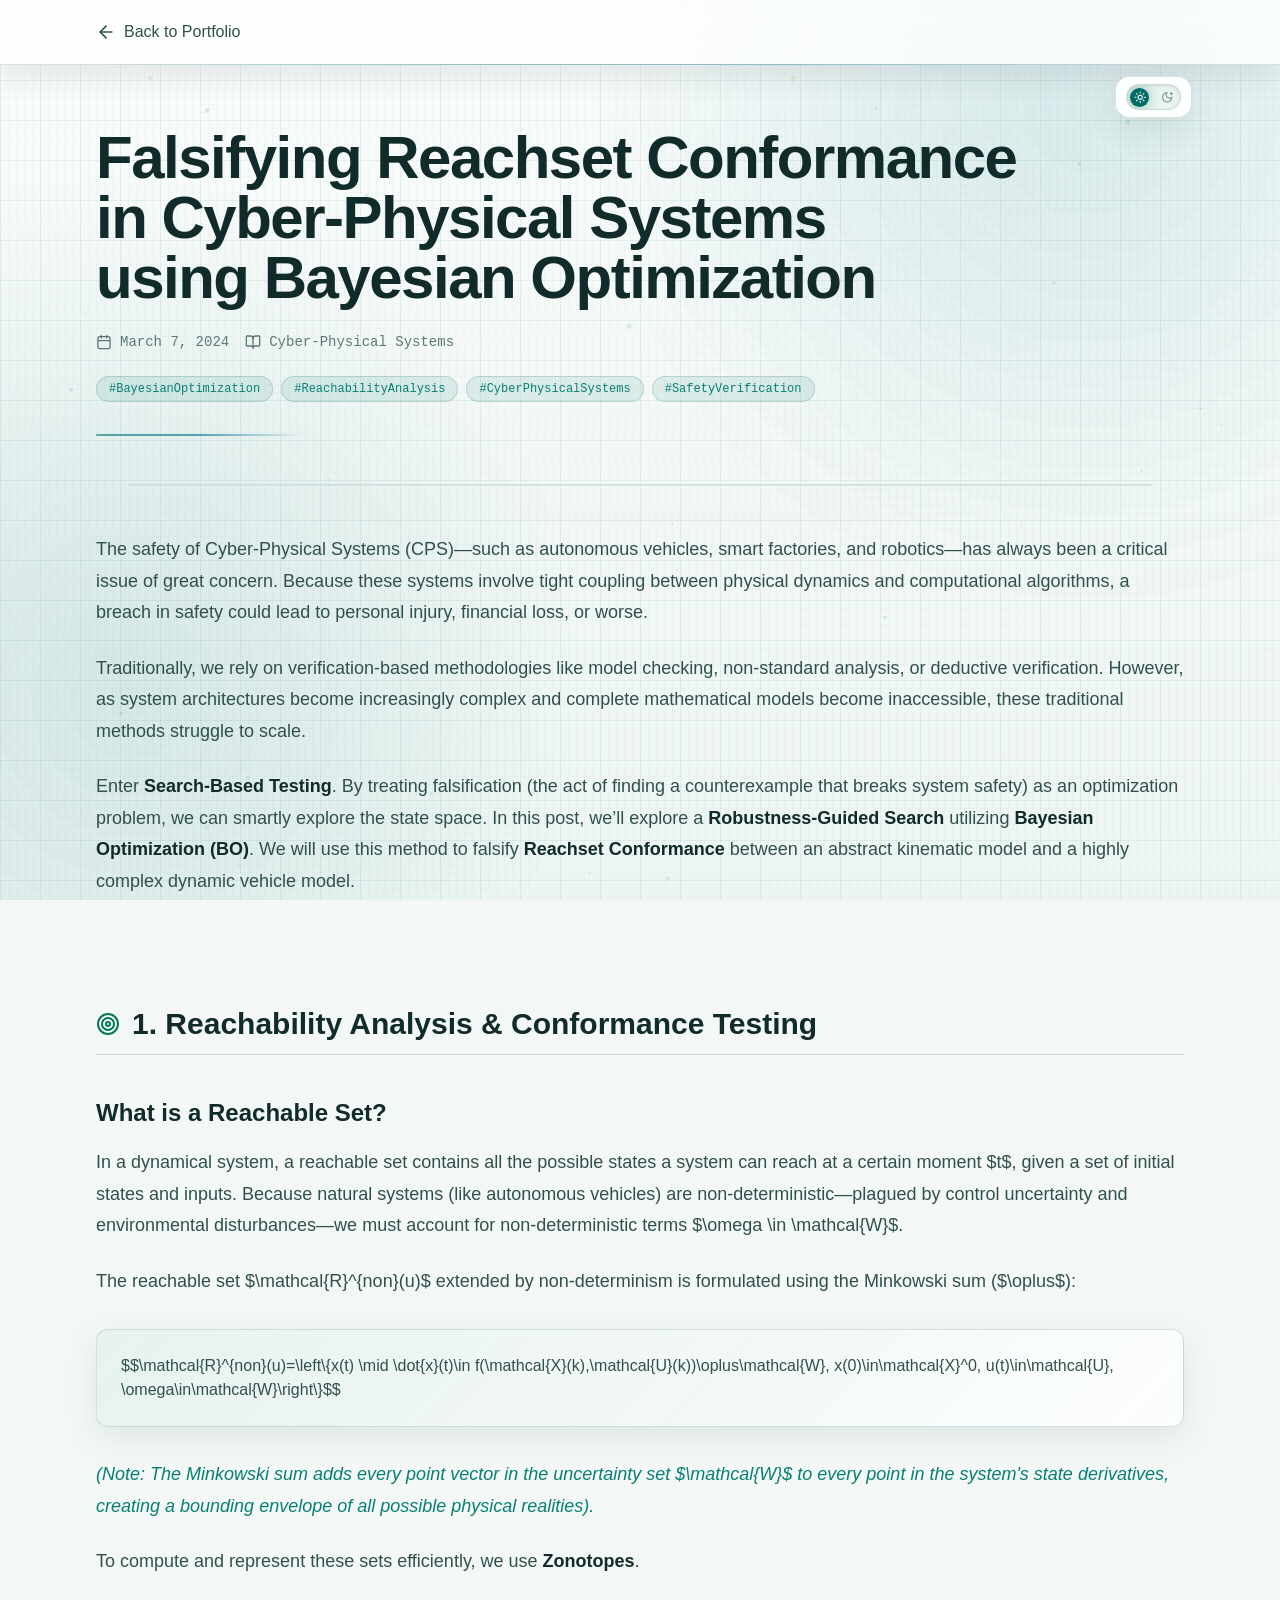
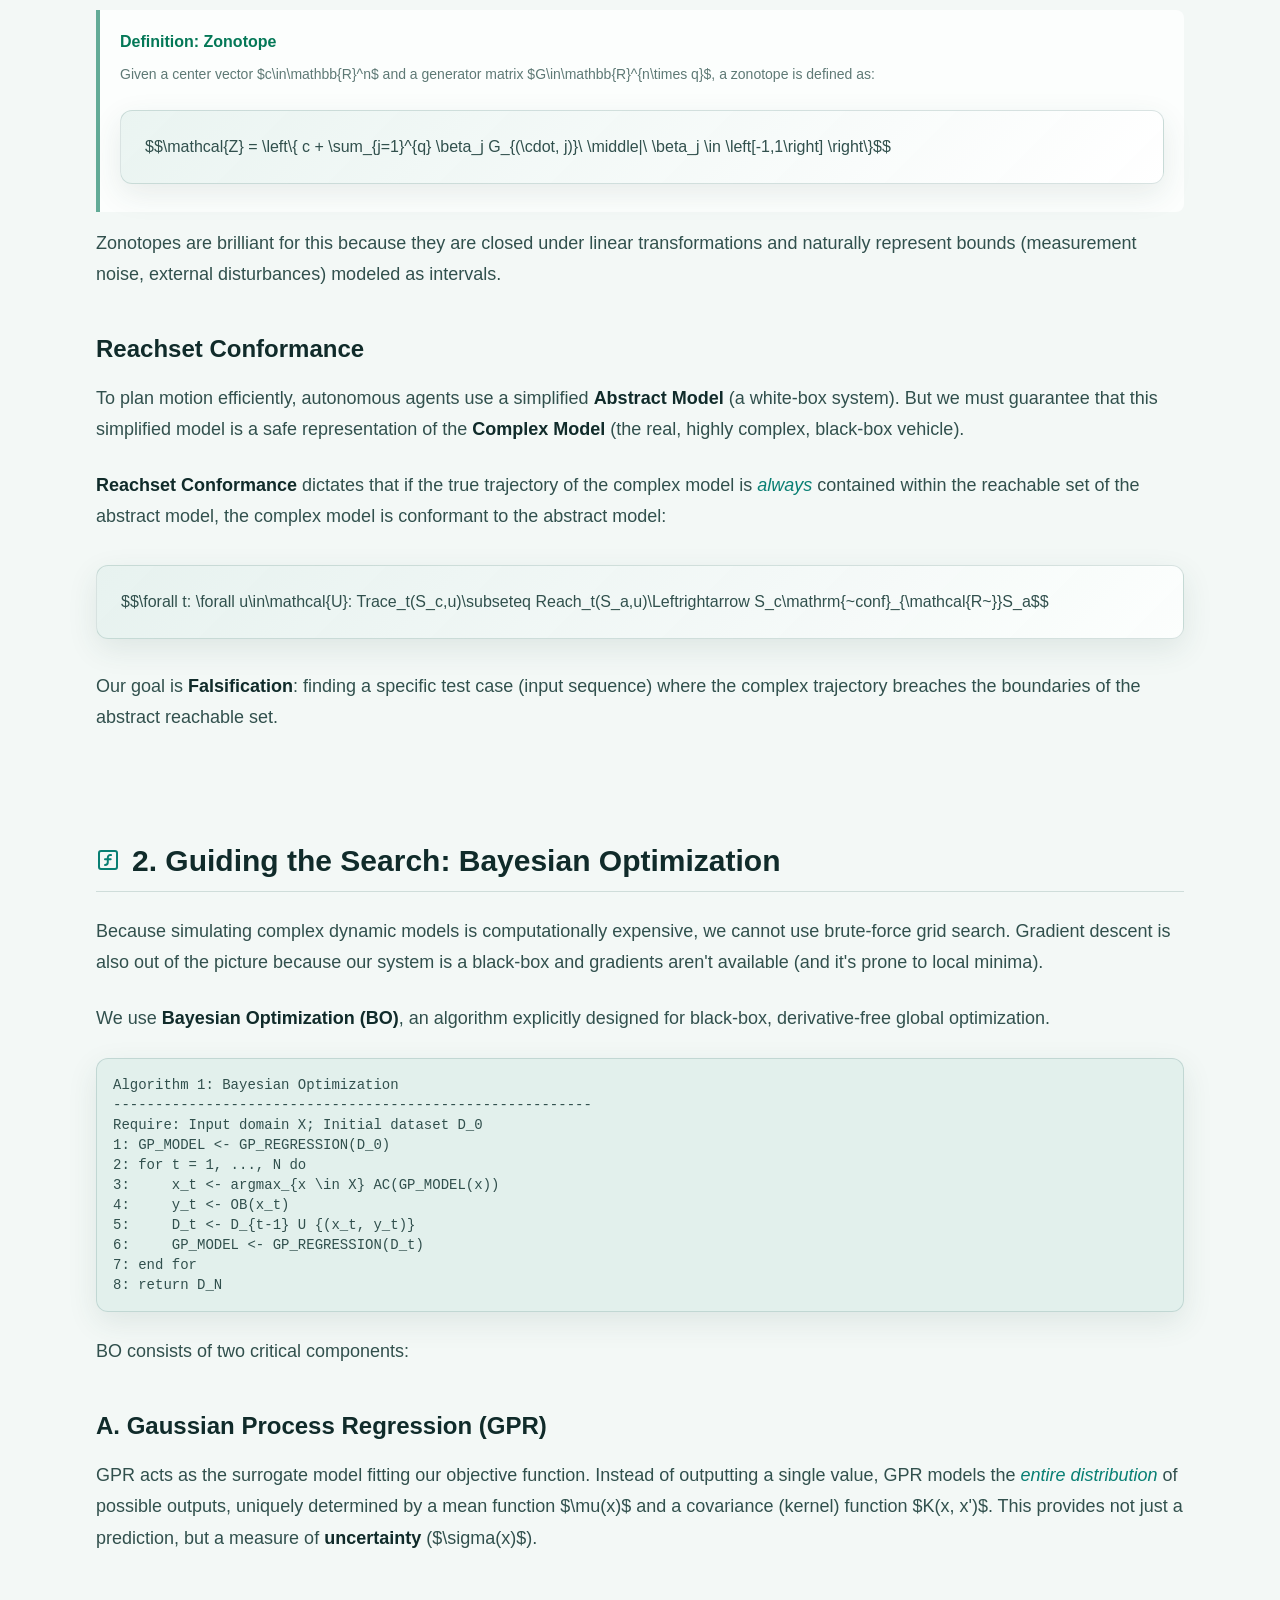
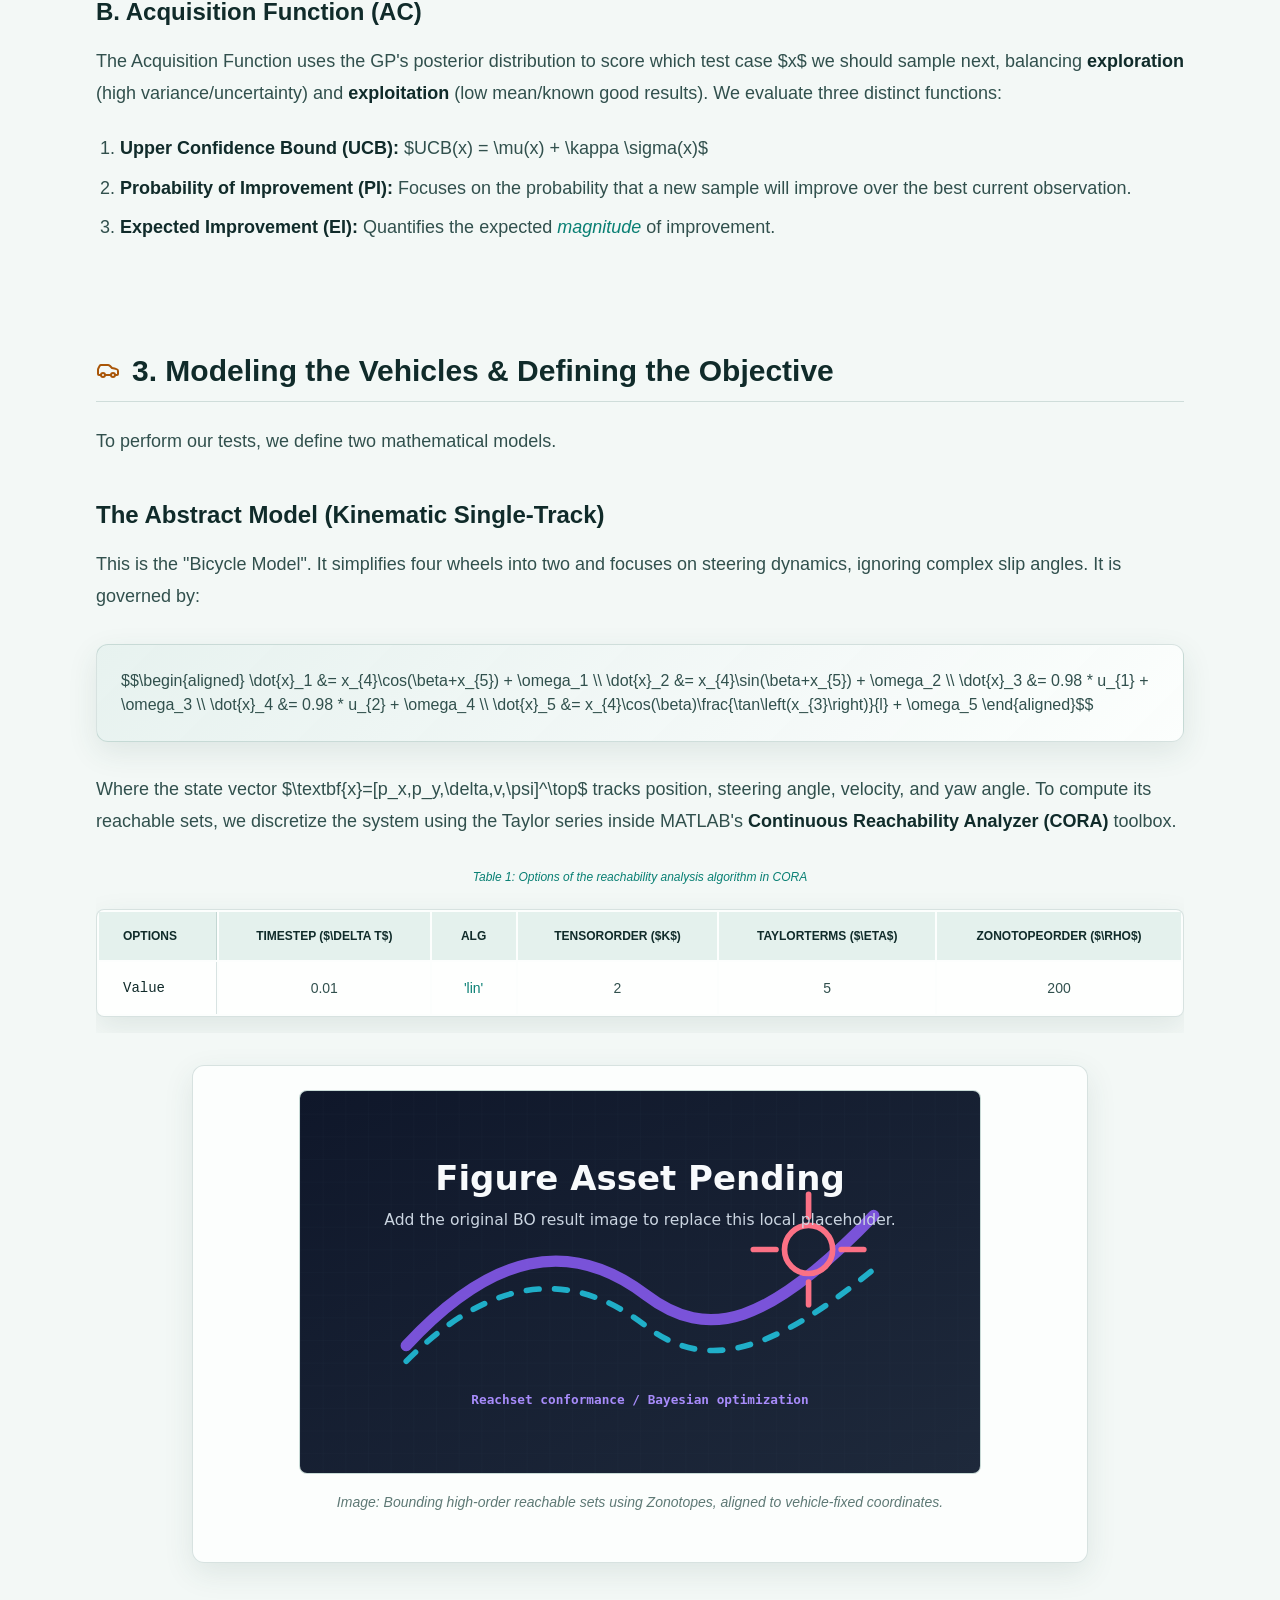
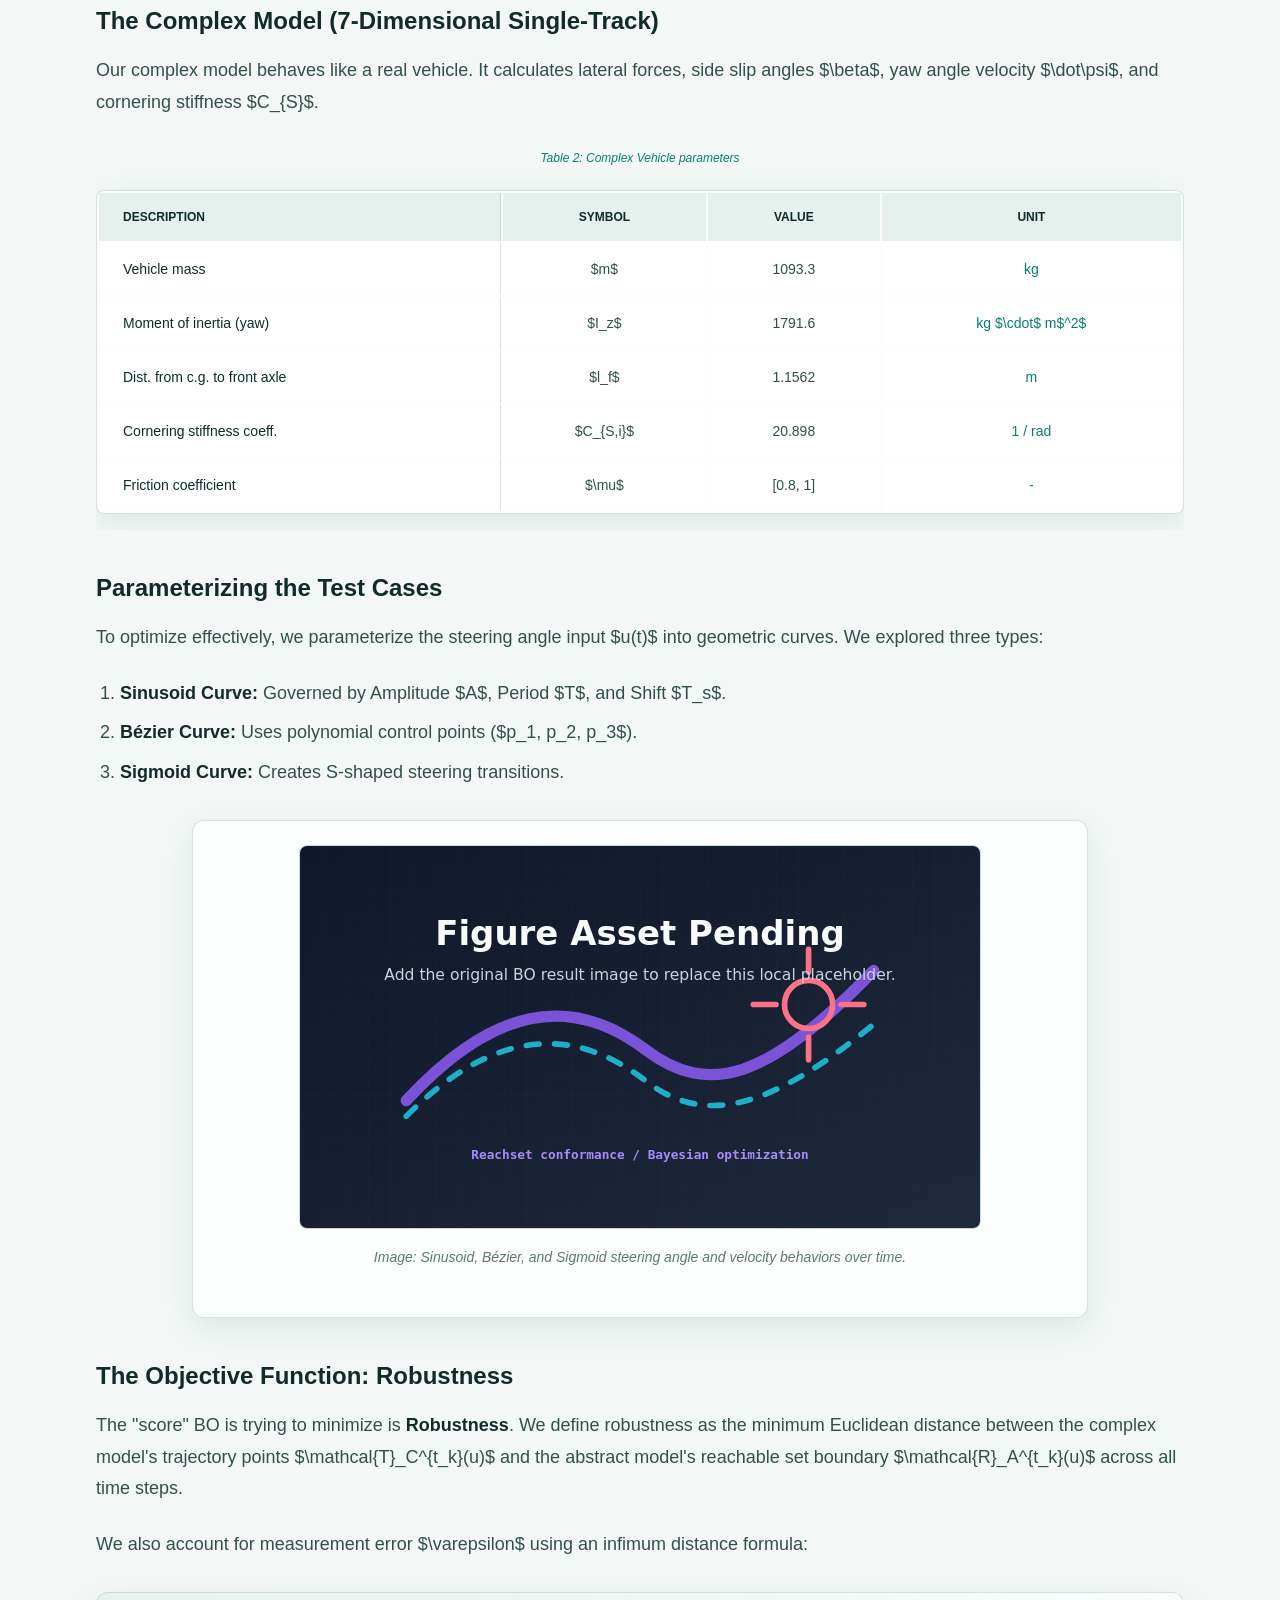
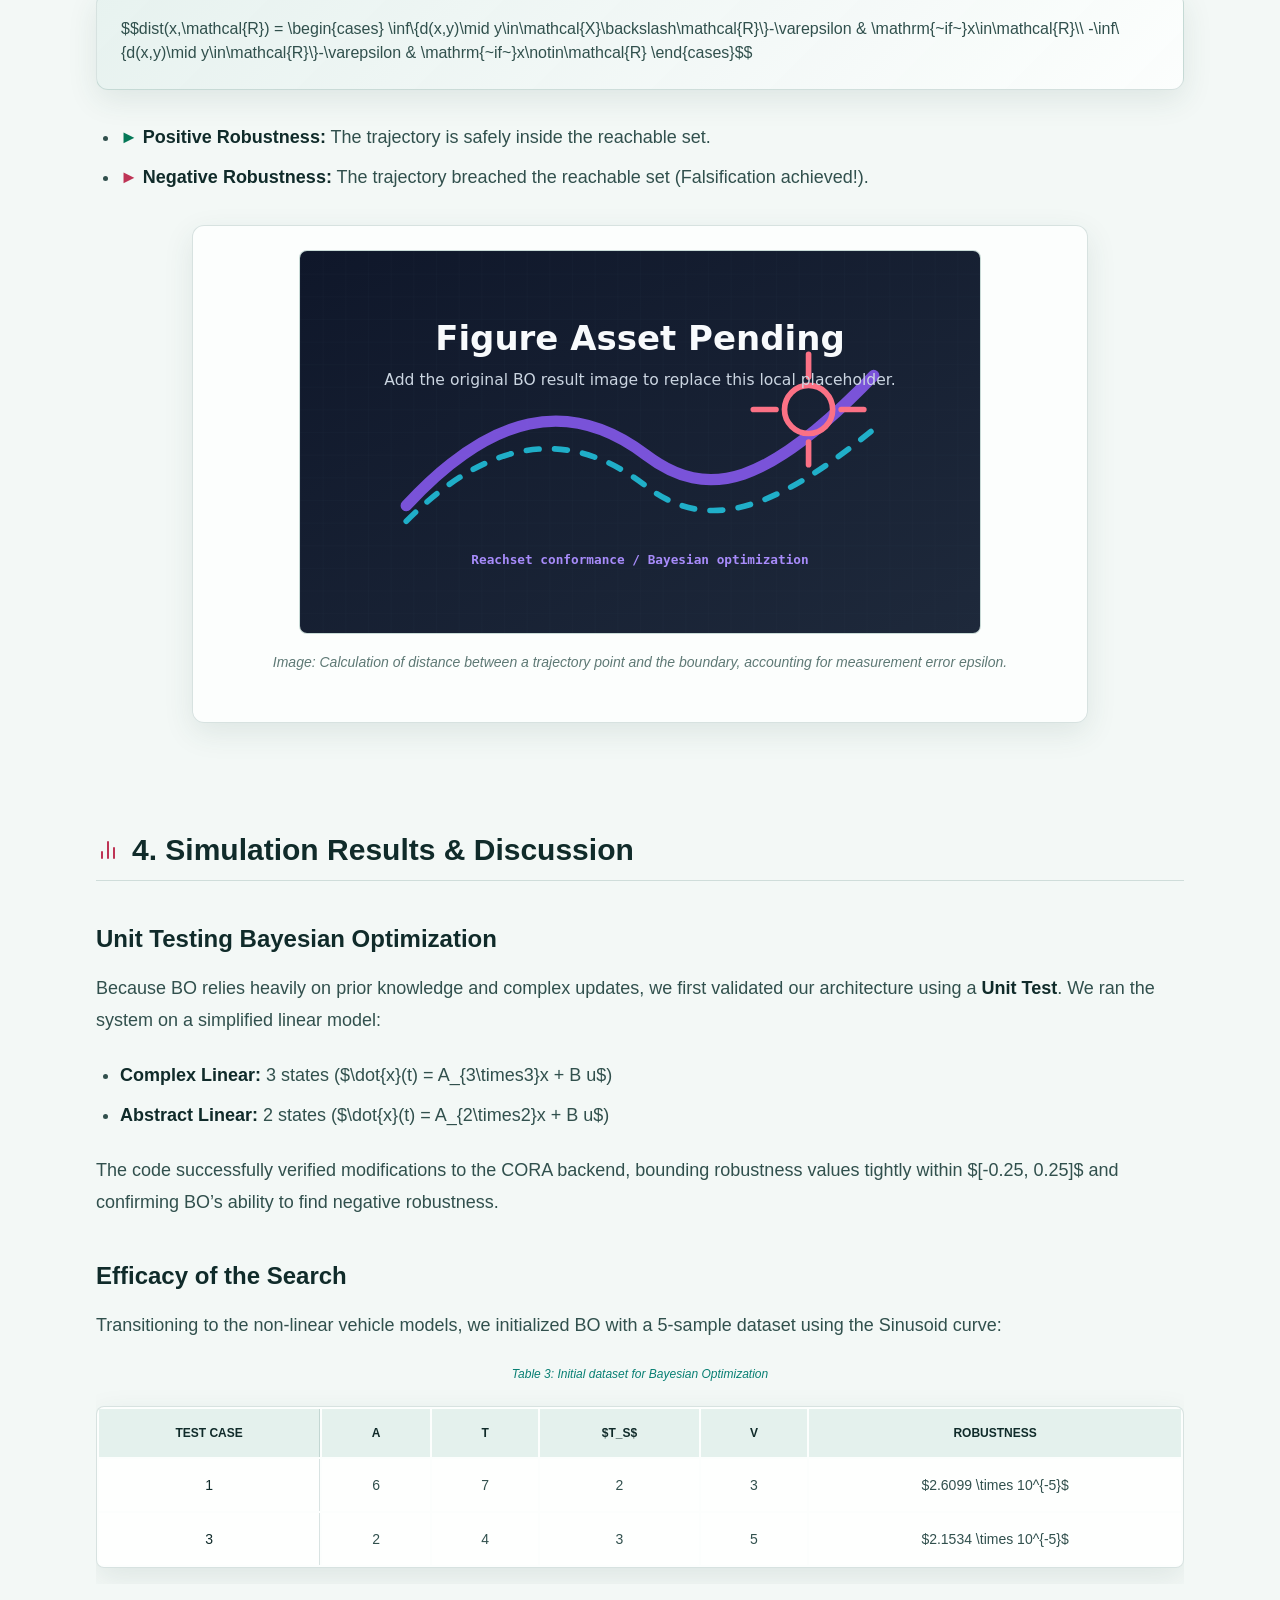
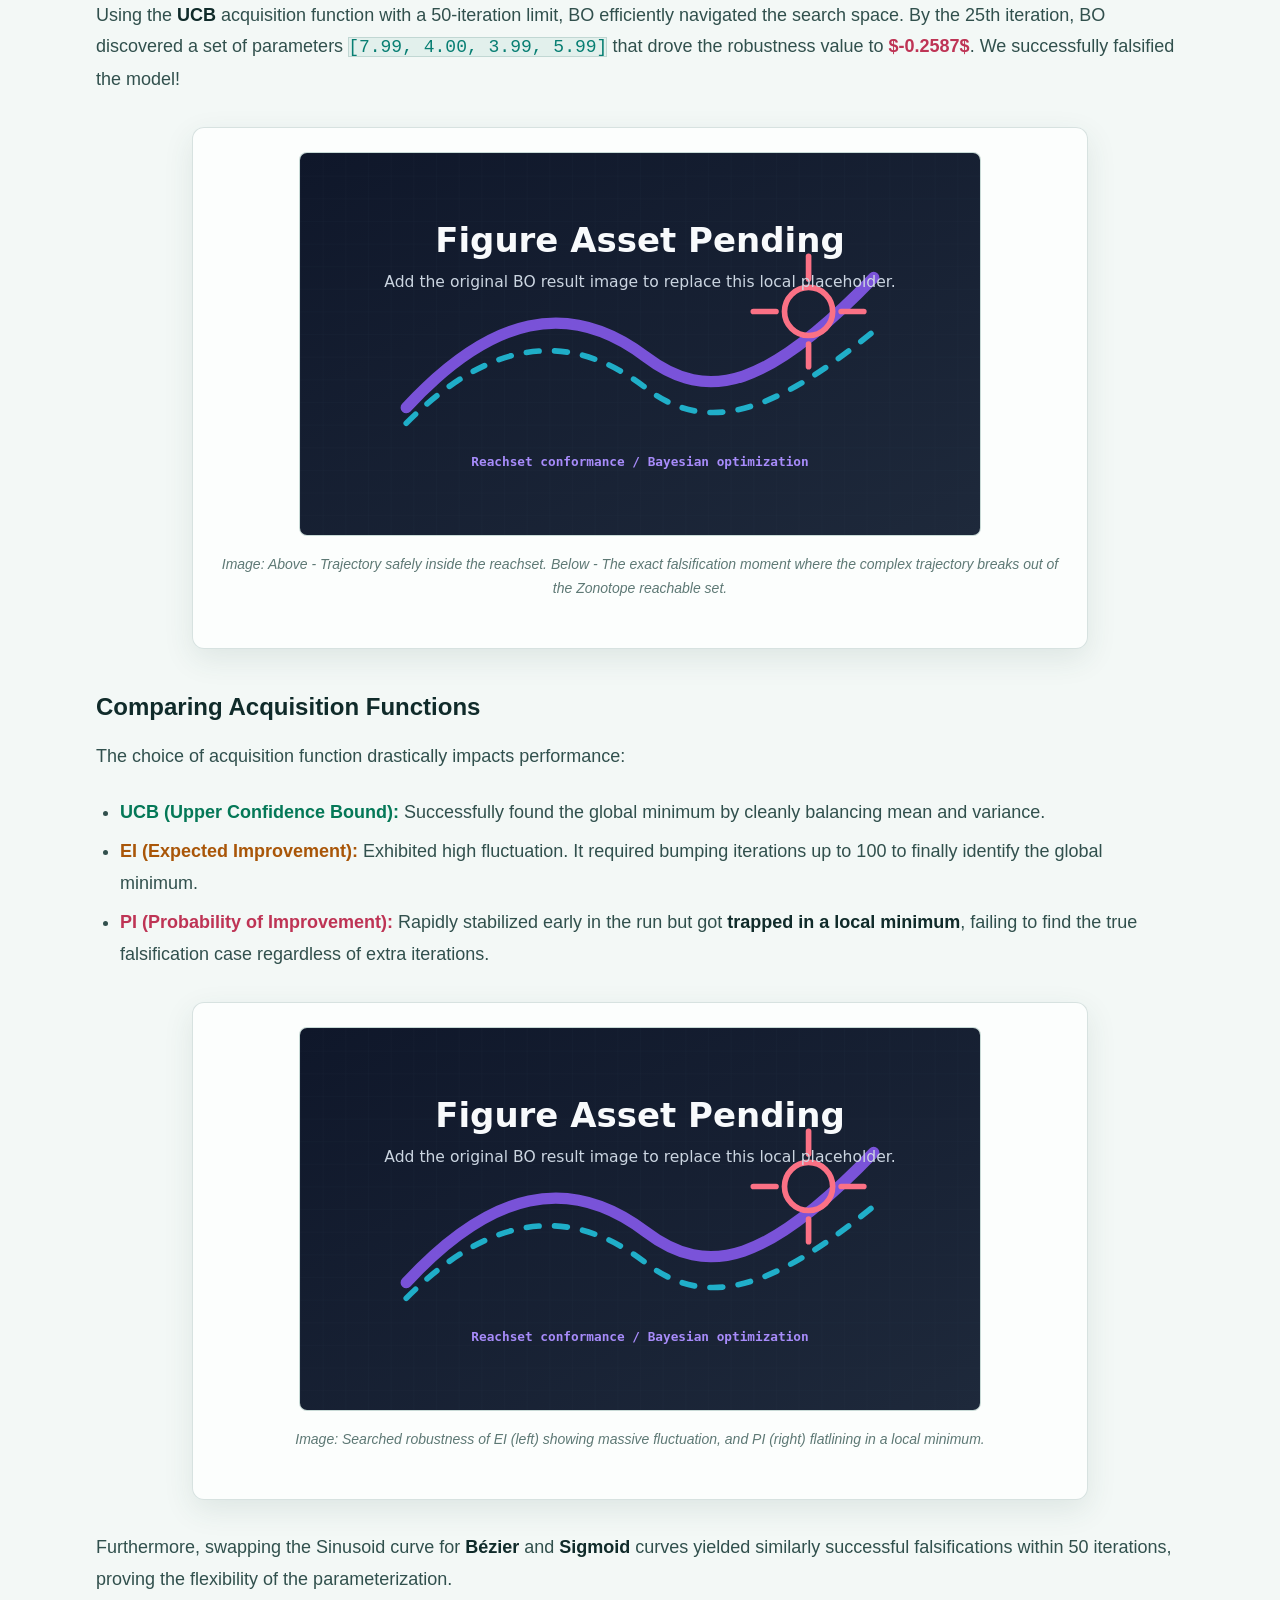
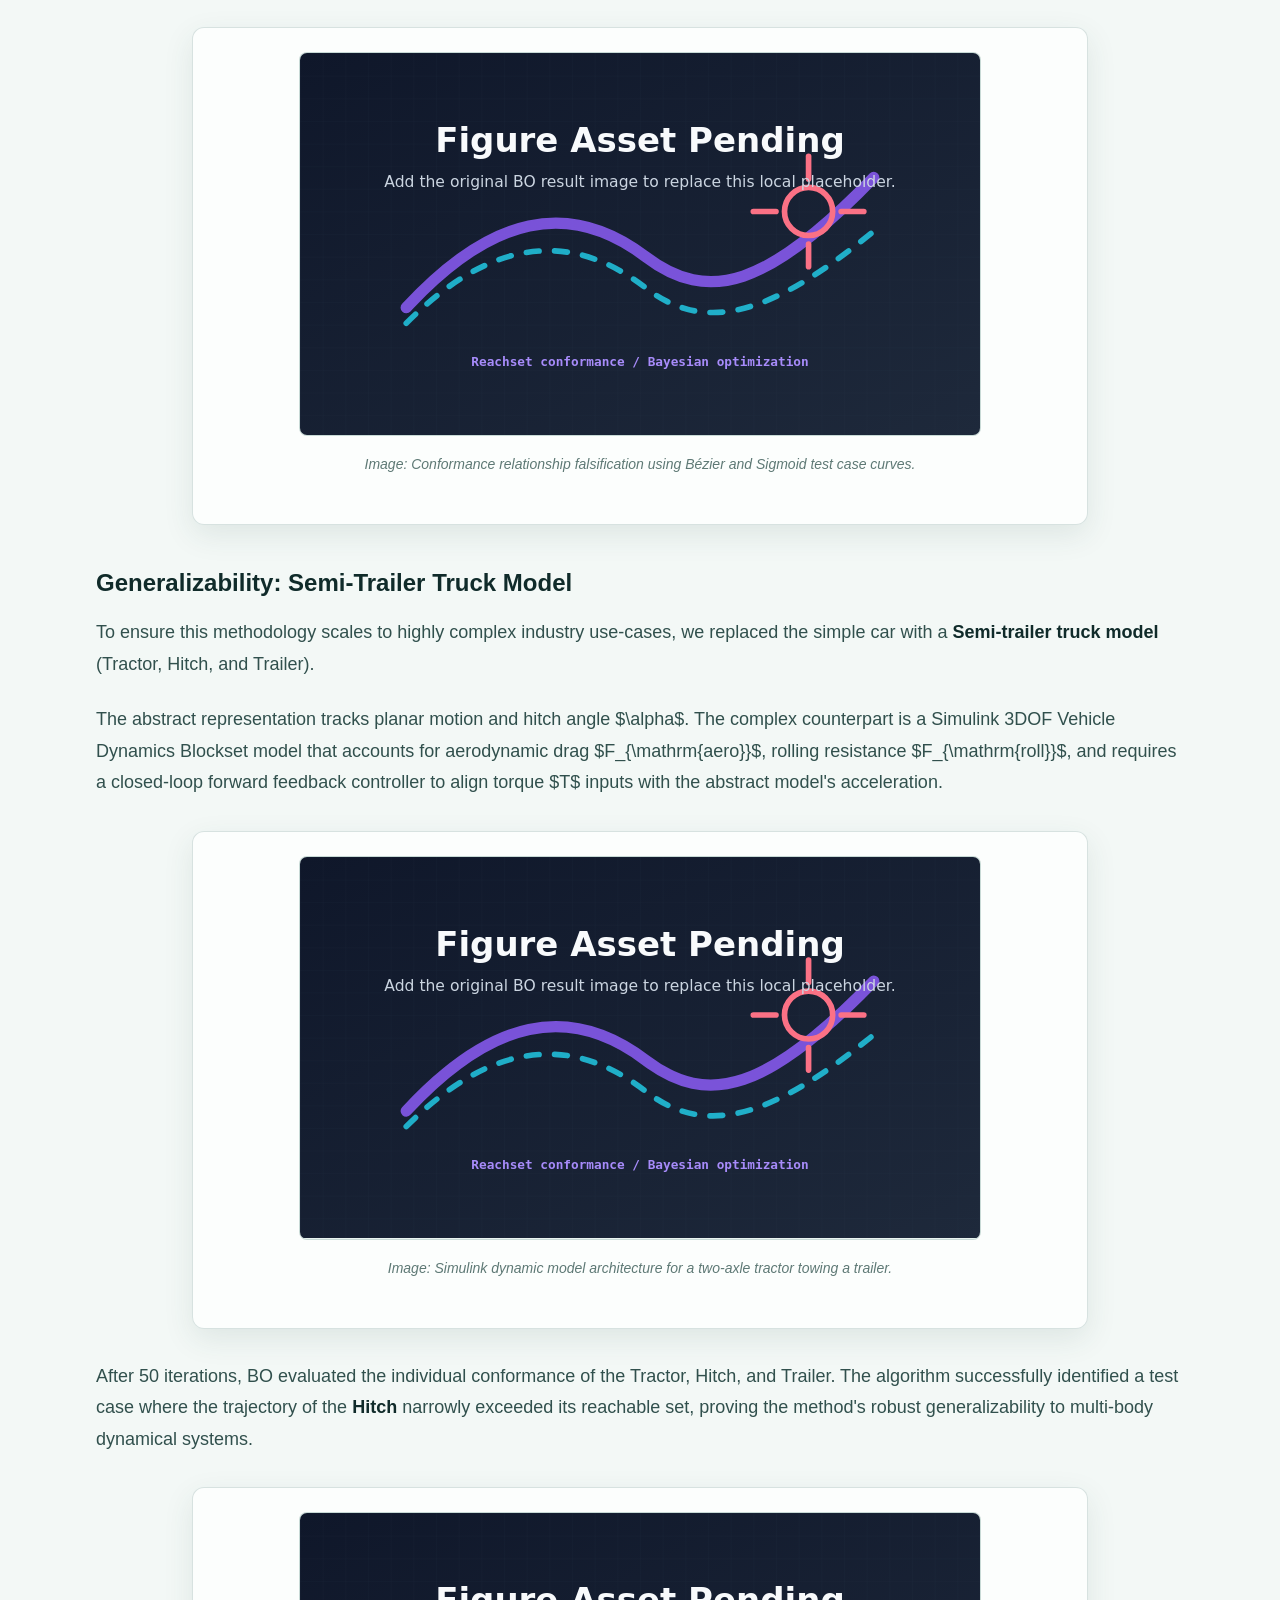
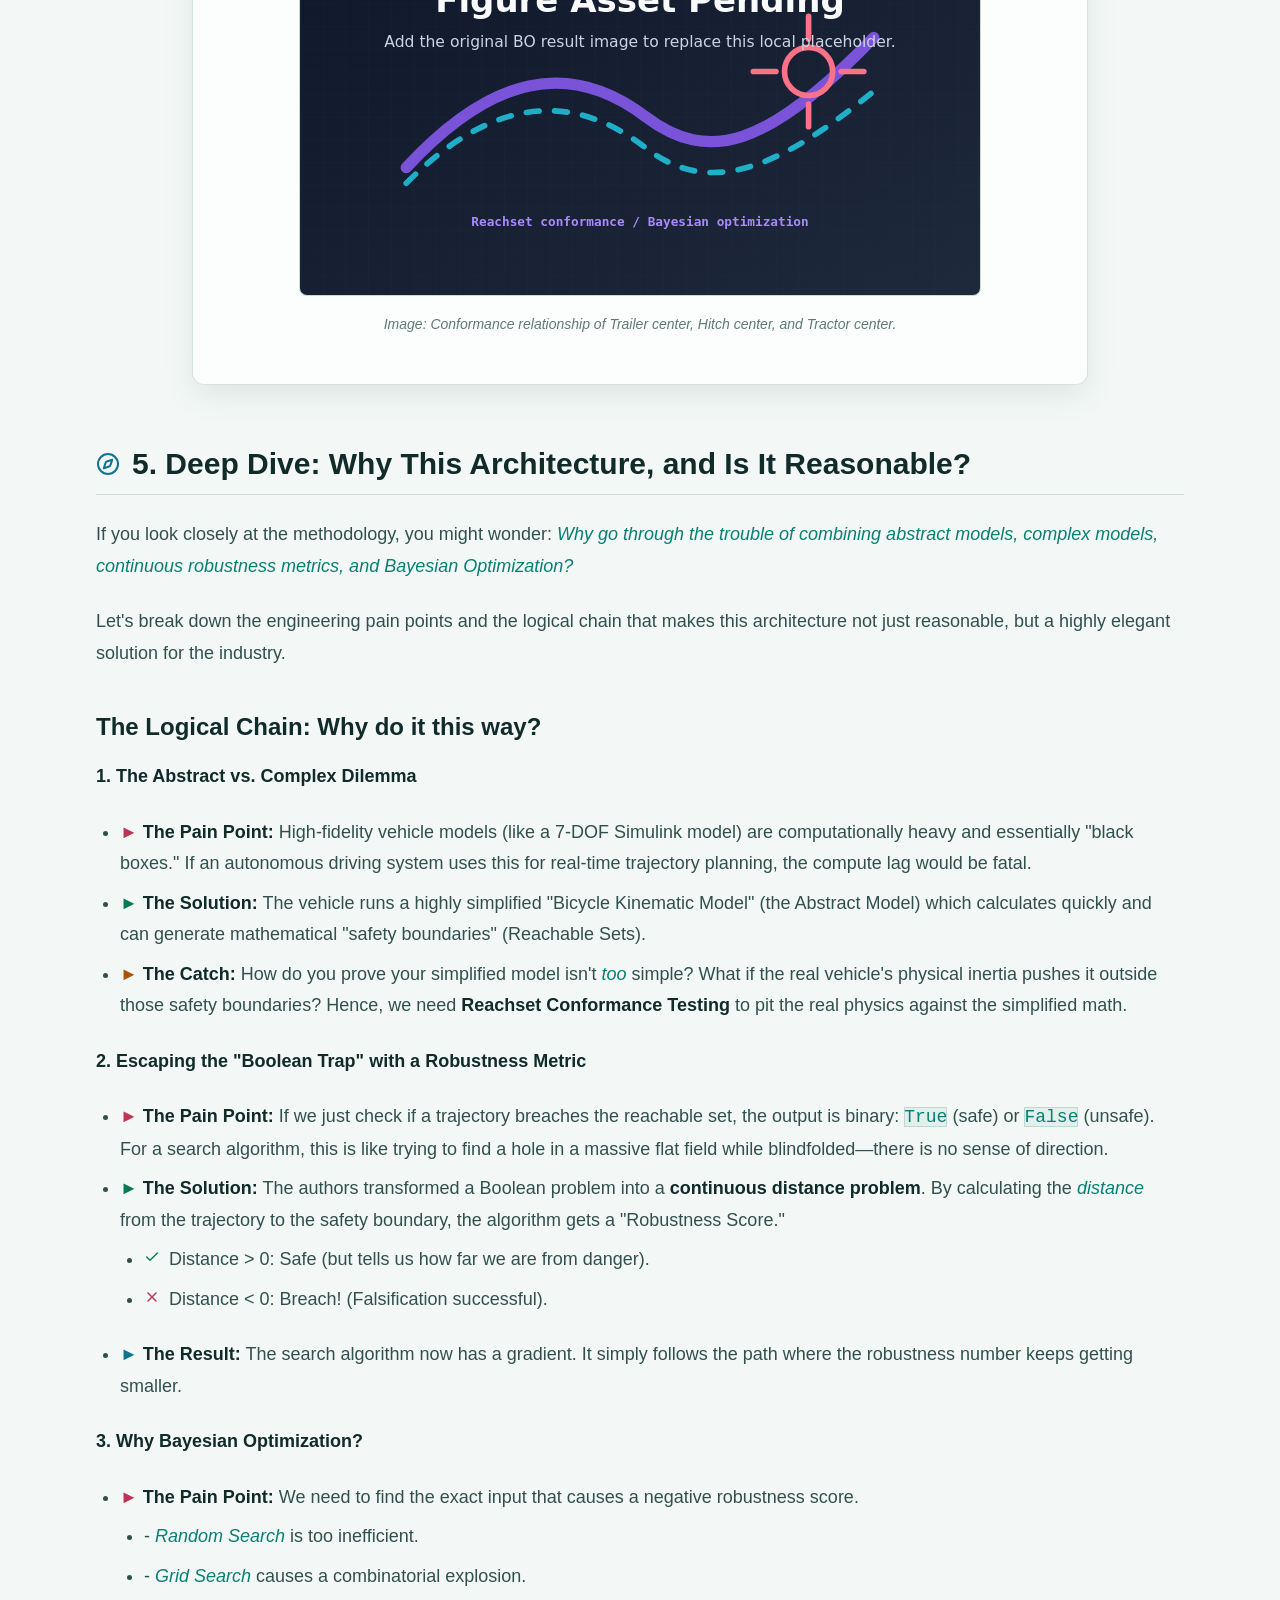
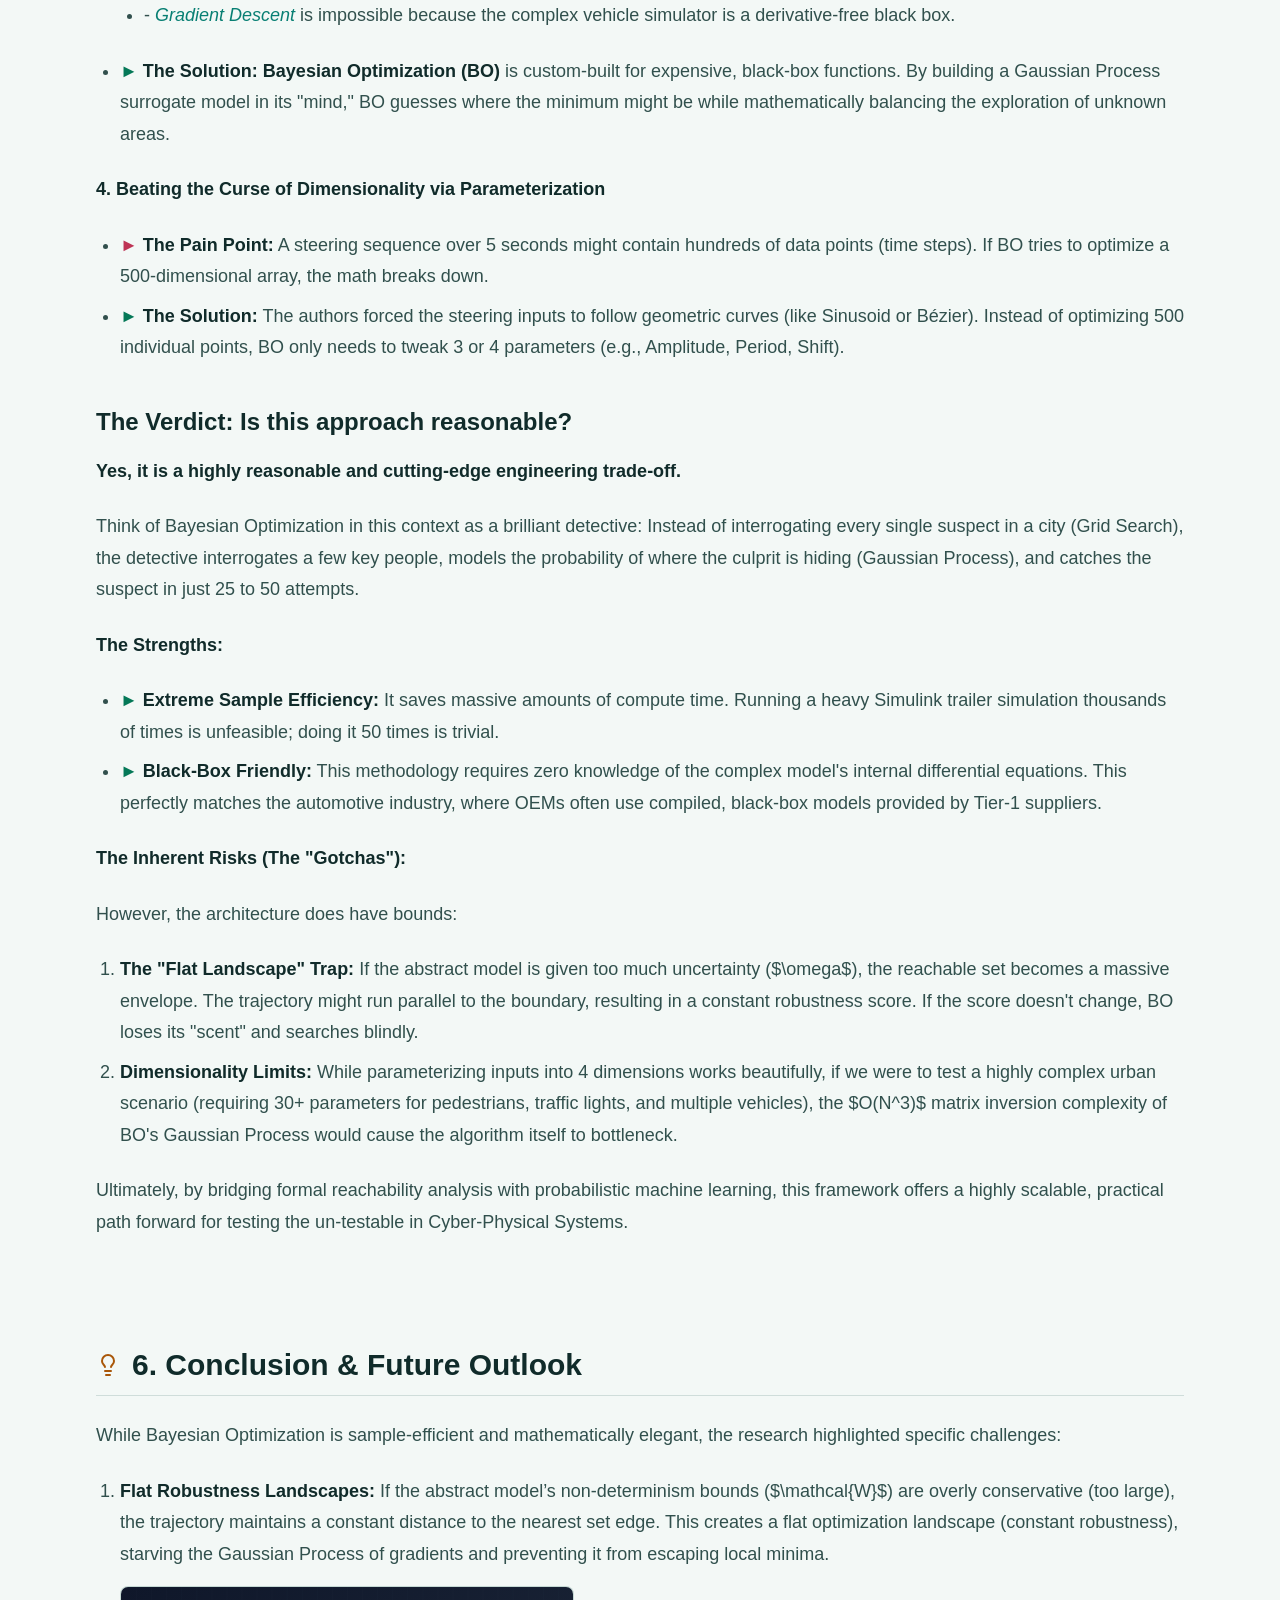
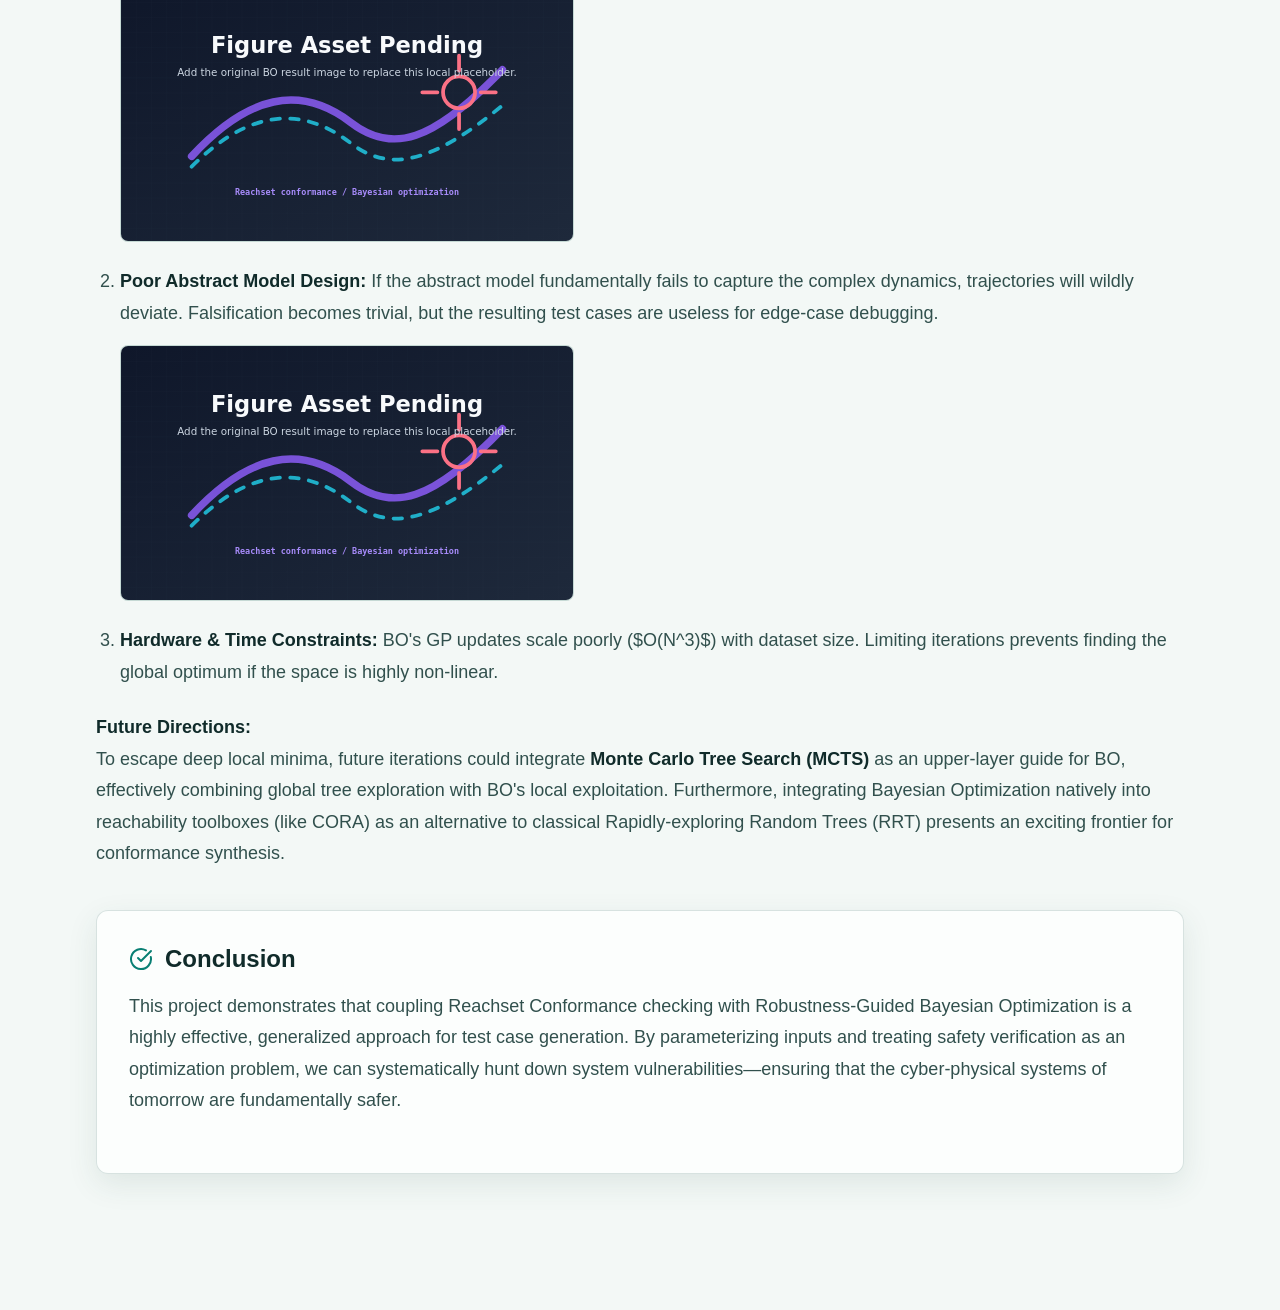
==== commit bf68daf3: "feat: add Canvas-based ambient background animation to blog pages" ====
--- a/assets/blog/bo/page/blog-bo.html
+++ b/assets/blog/bo/page/blog-bo.html
@@ -167,6 +167,7 @@
     </style>
     <link rel="stylesheet" href="../../../../assets/css/blog-theme.css">
     <script defer src="../../../../assets/js/blog-theme.js"></script>
+    <script defer src="../../../../assets/js/blog-ambient.js"></script>
 </head>
 
 <body class="blog-page antialiased selection:bg-primary-500/30">
--- a/assets/css/blog-theme.css
+++ b/assets/css/blog-theme.css
@@ -116,6 +116,18 @@
     background: var(--blog-primary-strong);
 }
 
+/* Ambient canvas layer (blog-ambient.js). Sits above the body's static
+ * gradient fallback and below all content thanks to the body's isolated
+ * stacking context. */
+body.blog-page #blog-ambient-canvas {
+    position: fixed;
+    inset: 0;
+    width: 100vw;
+    height: 100vh;
+    z-index: -1;
+    pointer-events: none;
+}
+
 body.blog-page > nav,
 body.blog-page > main,
 body.blog-page > footer,
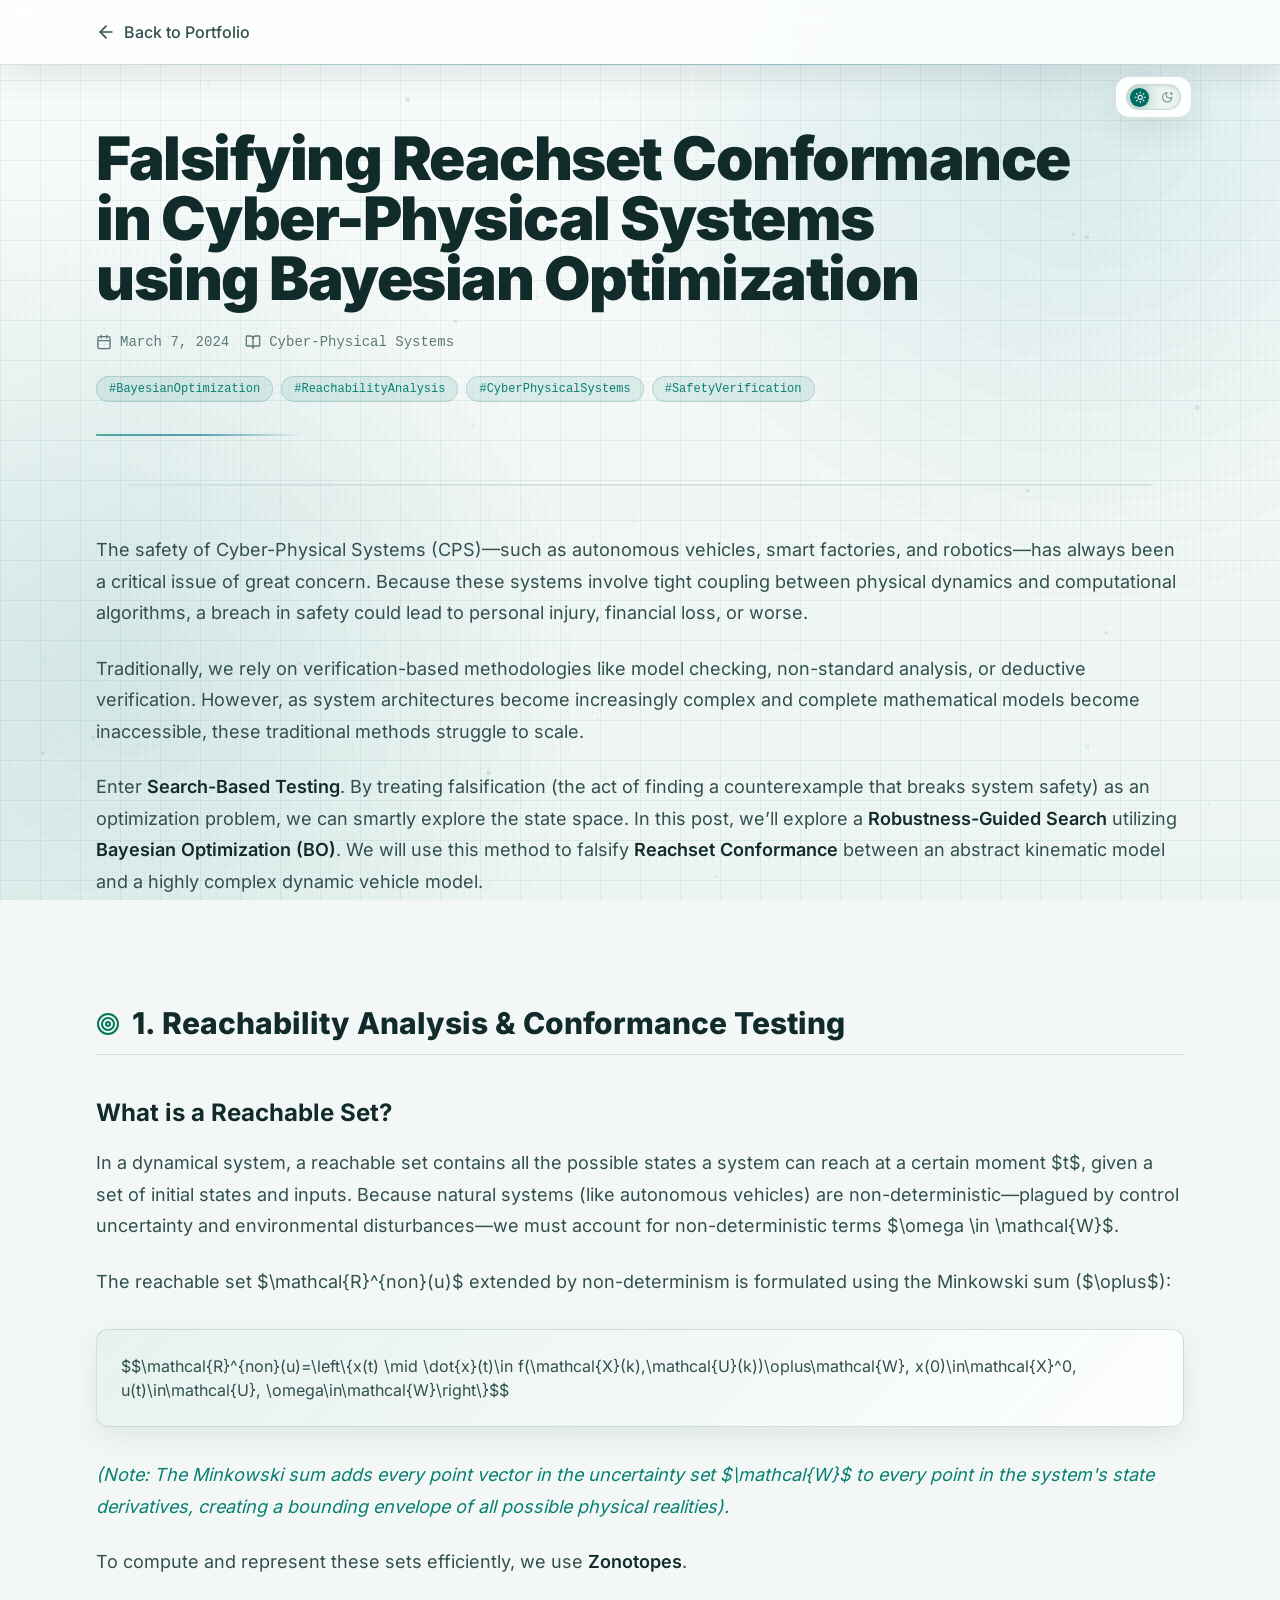
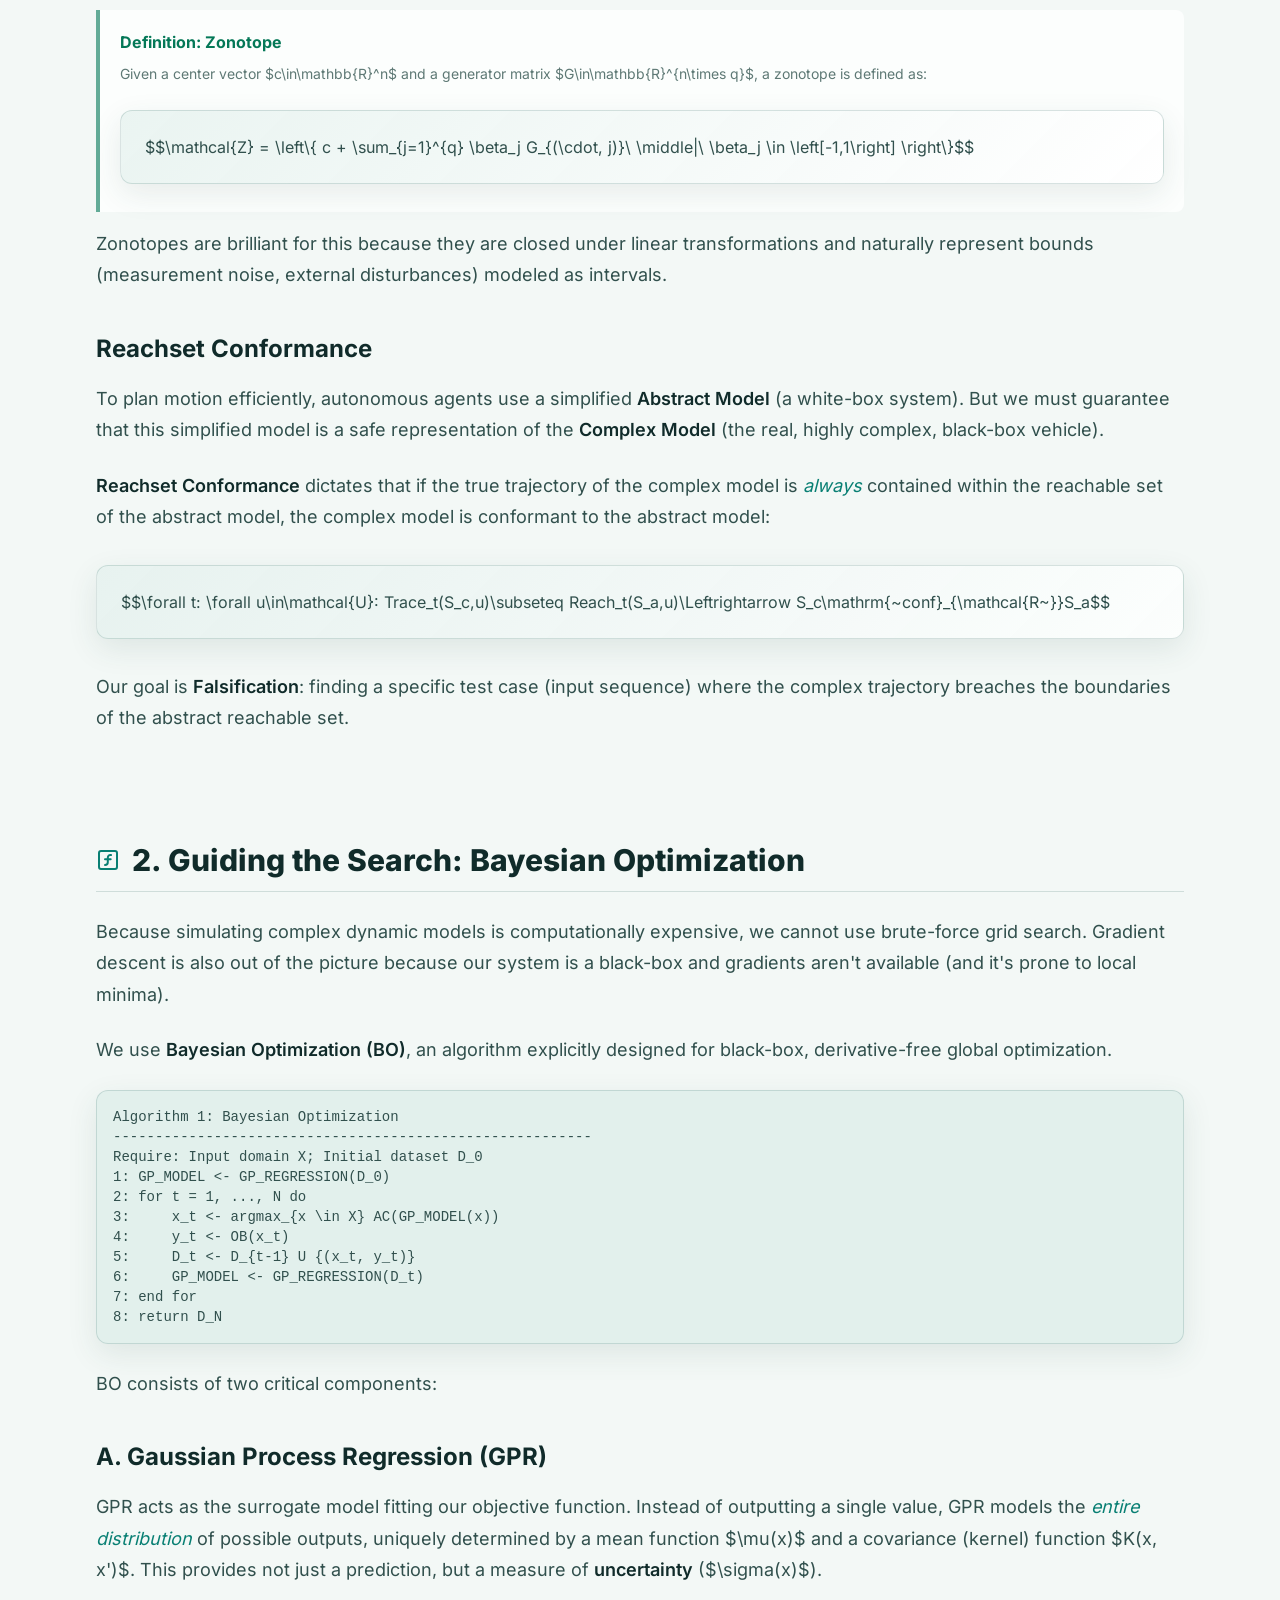
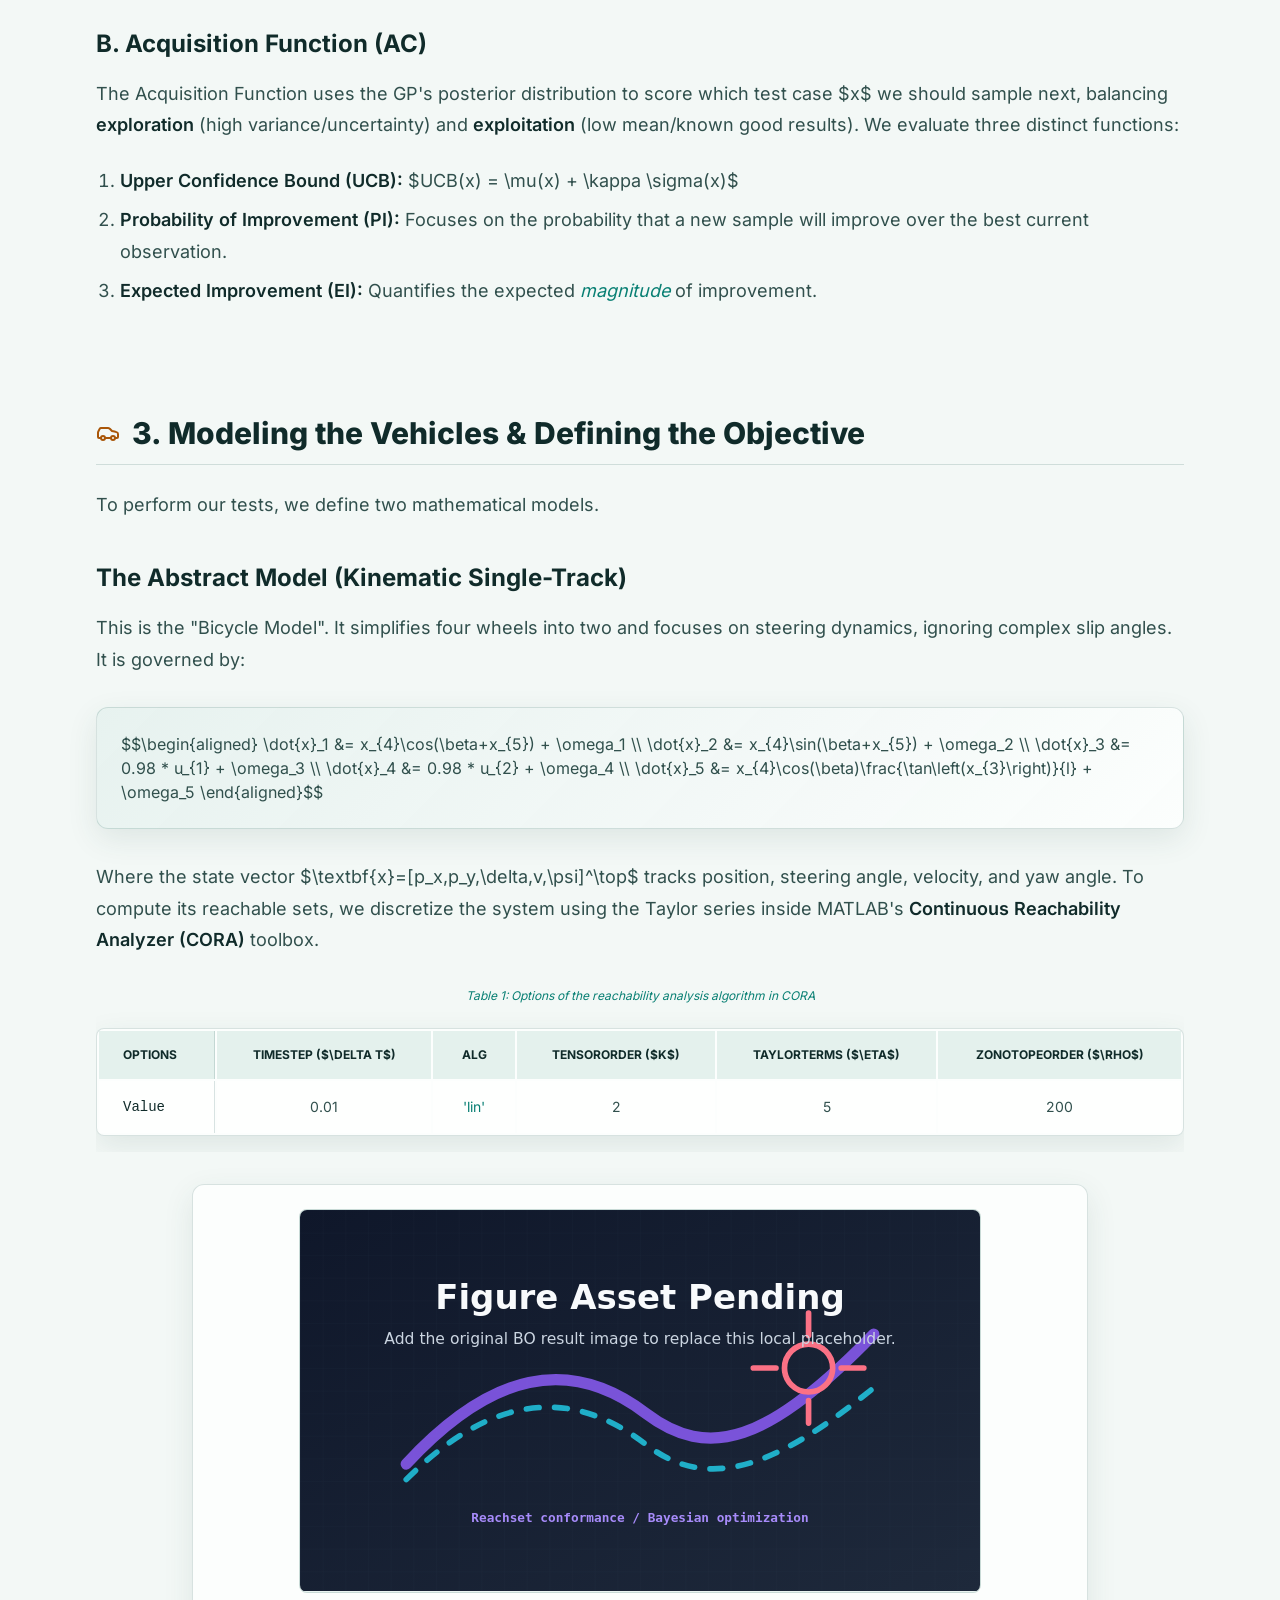
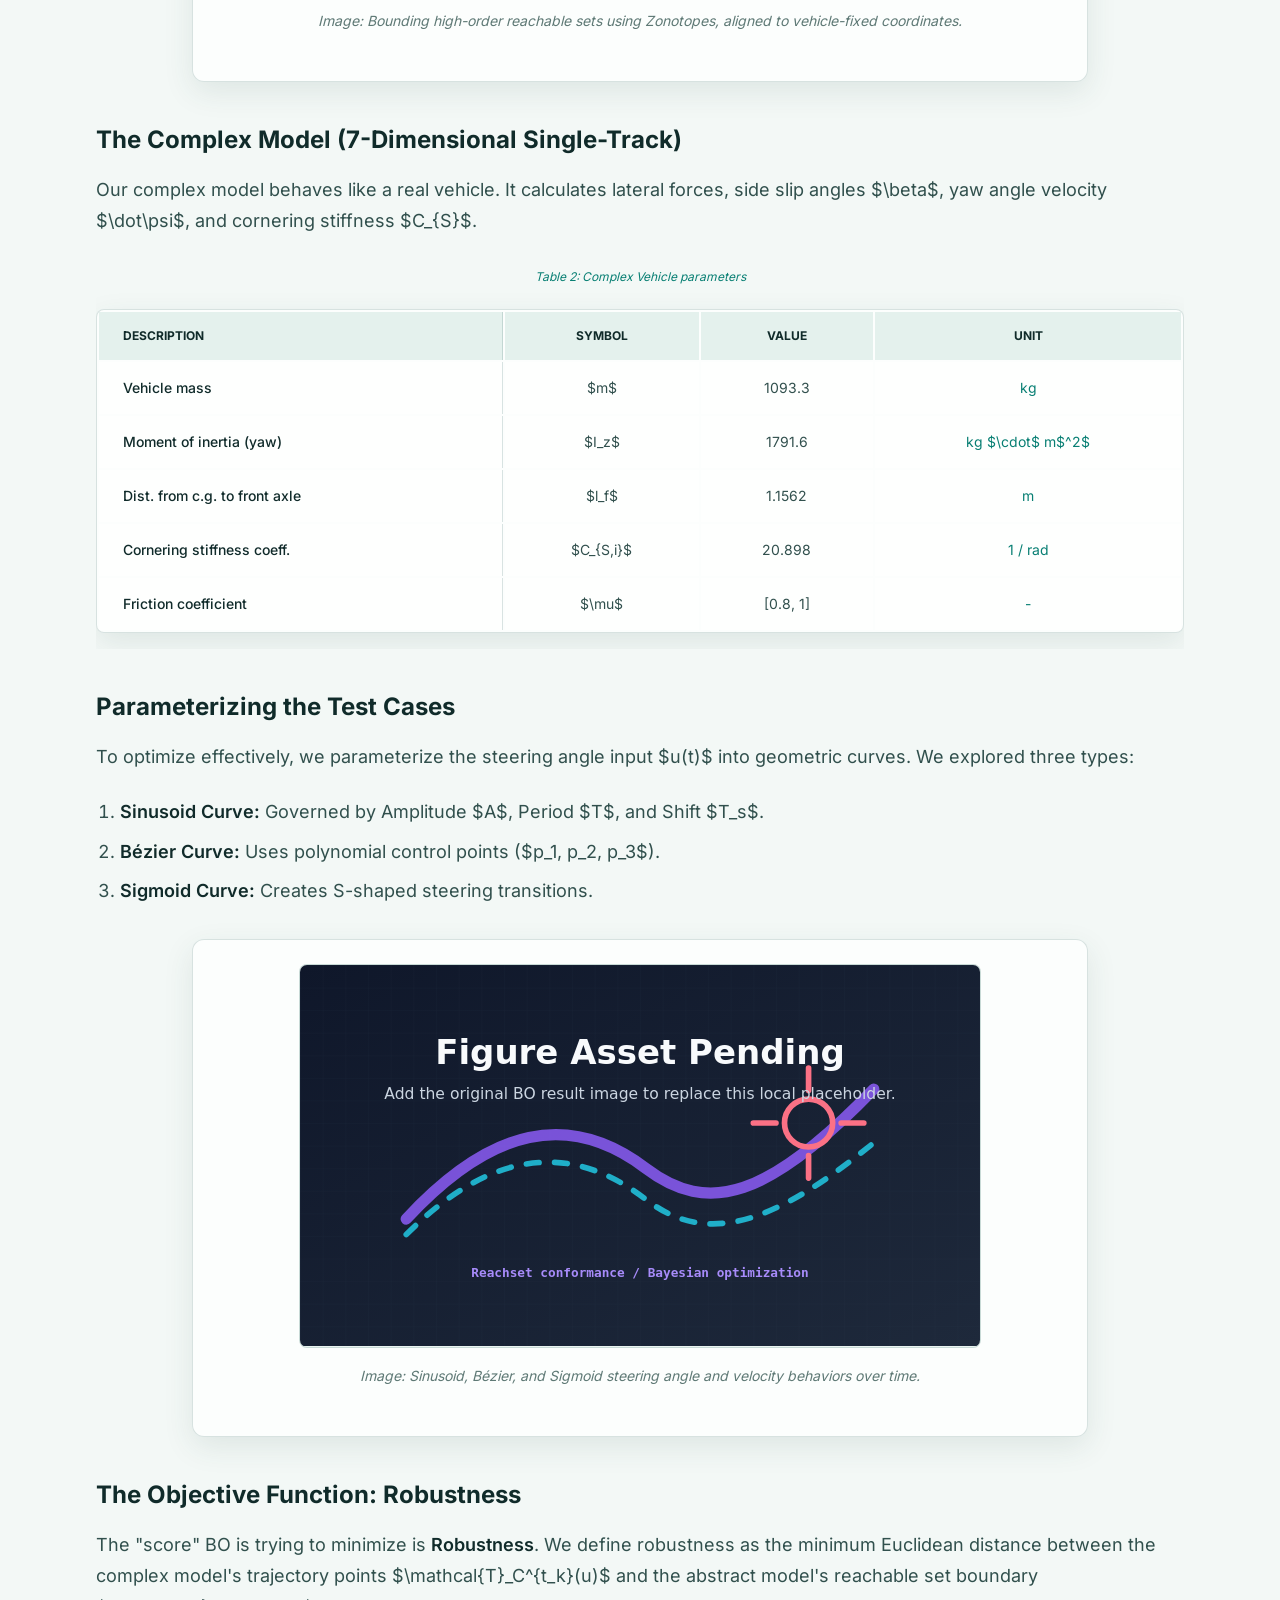
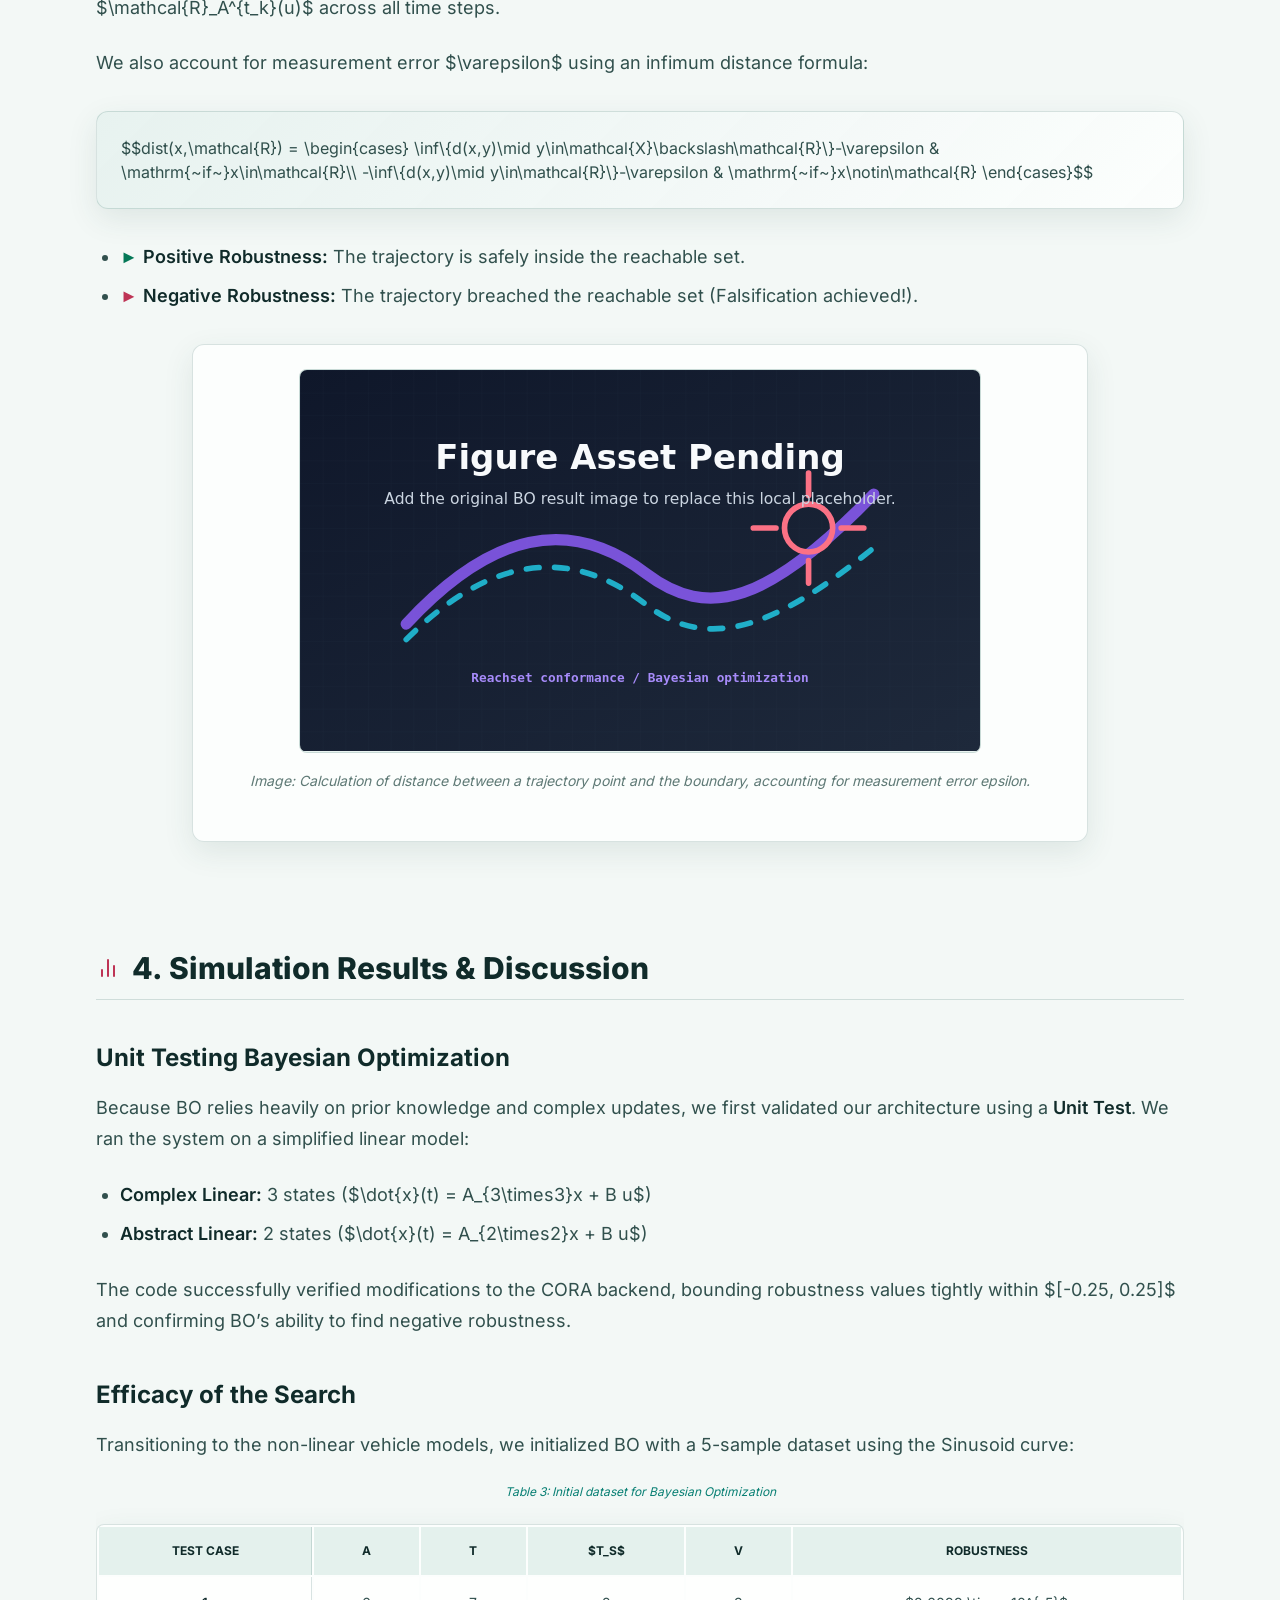
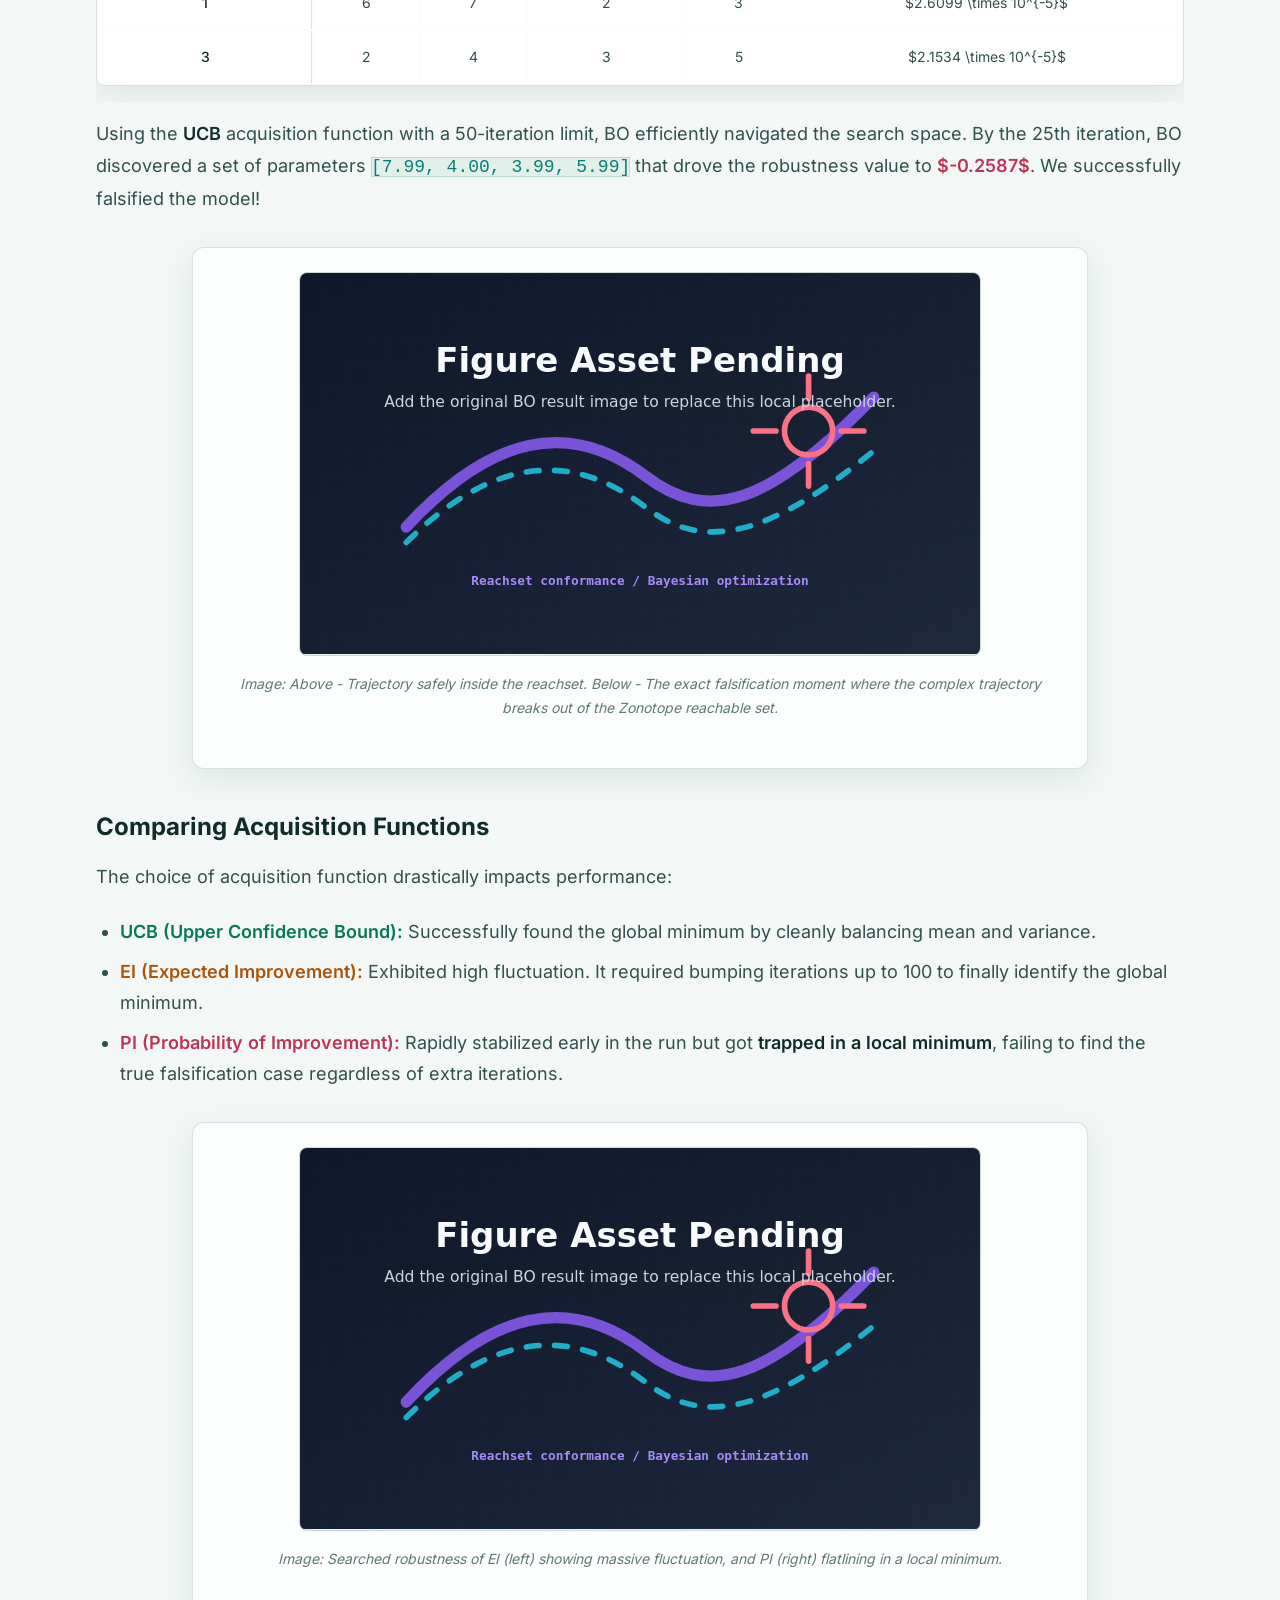
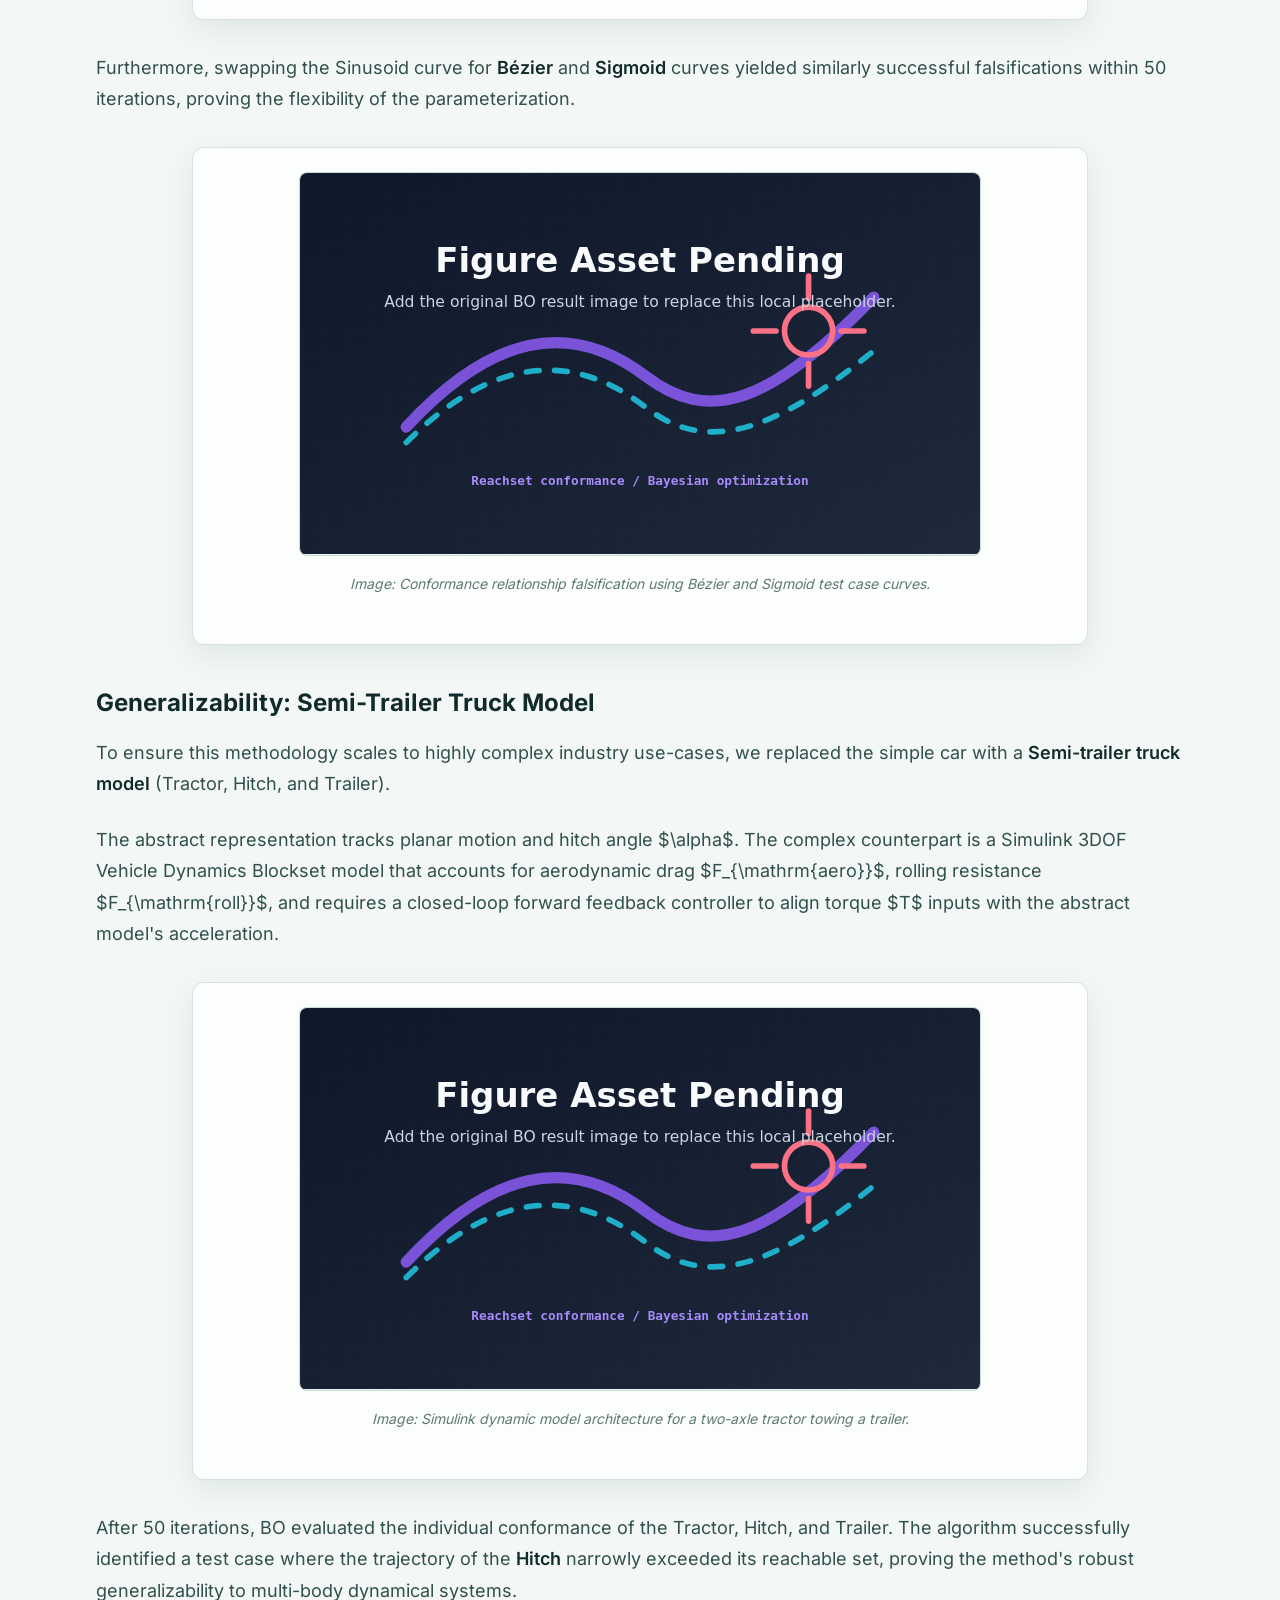
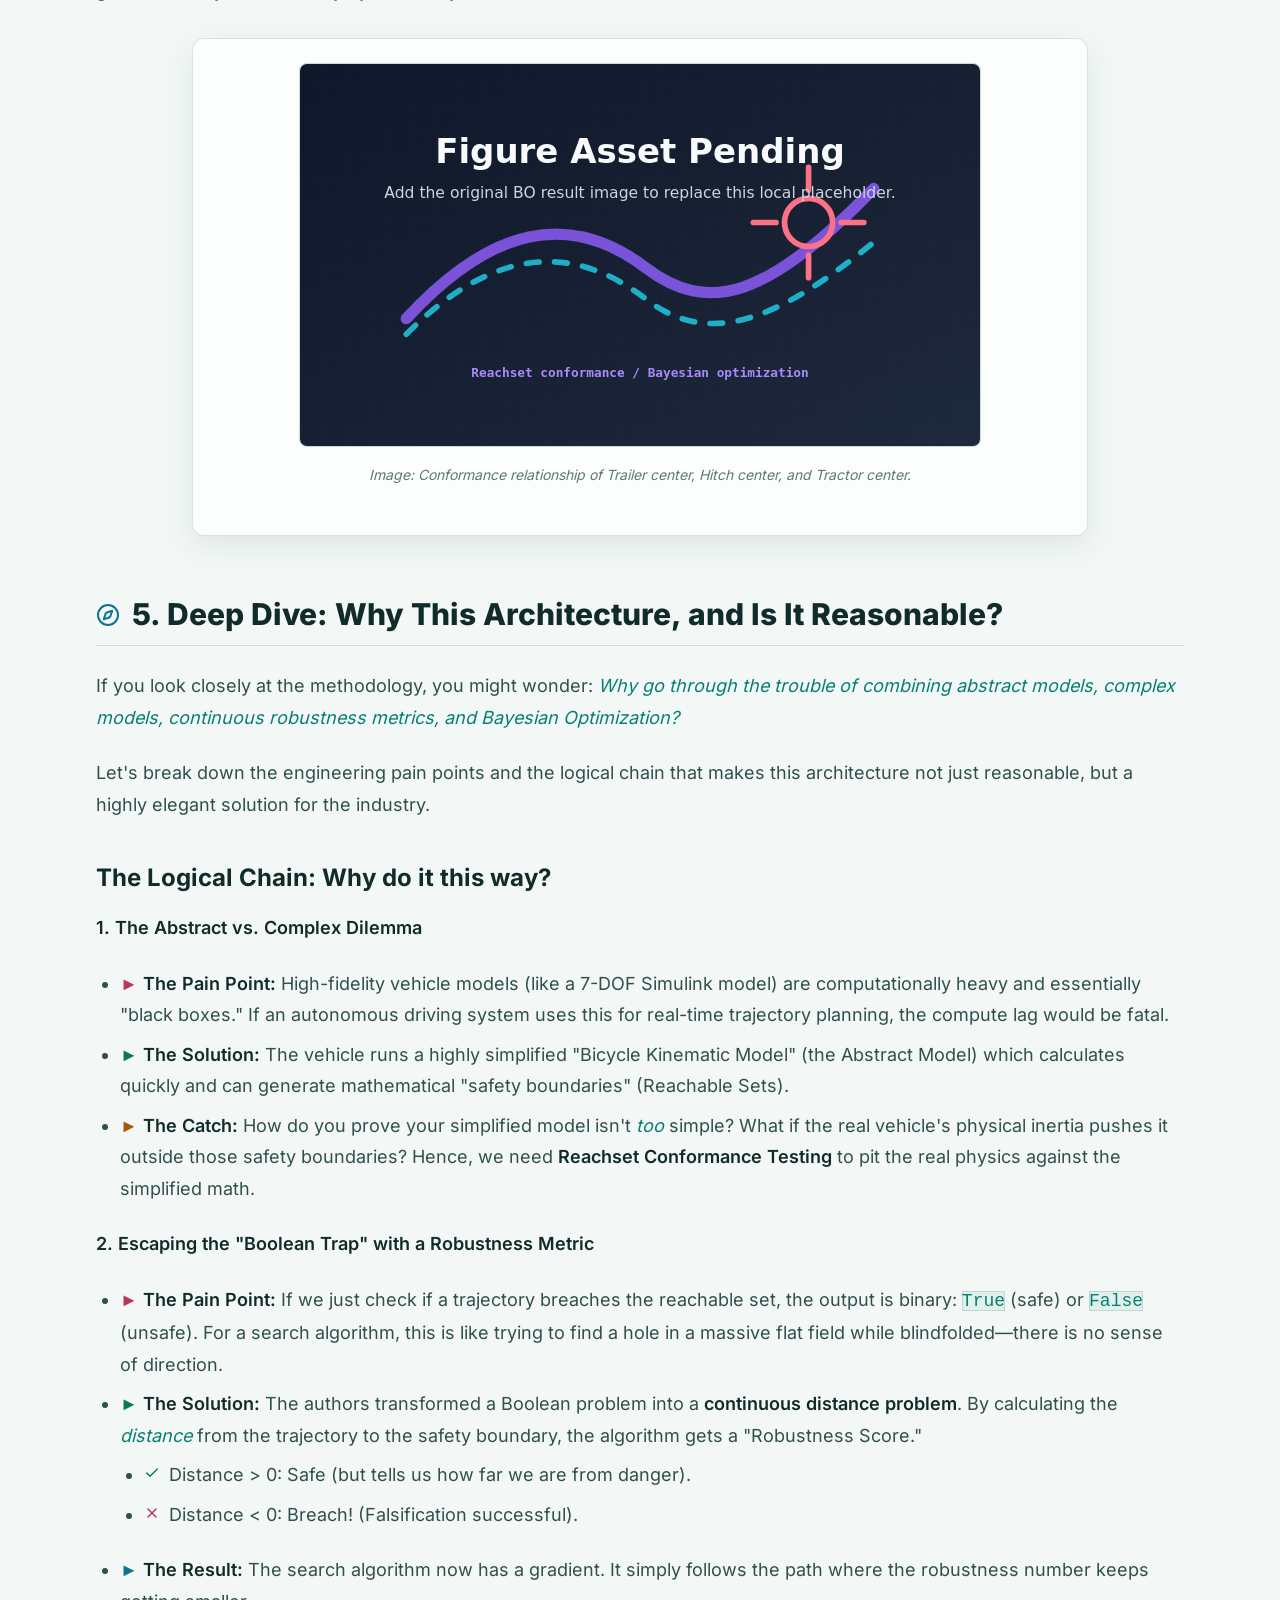
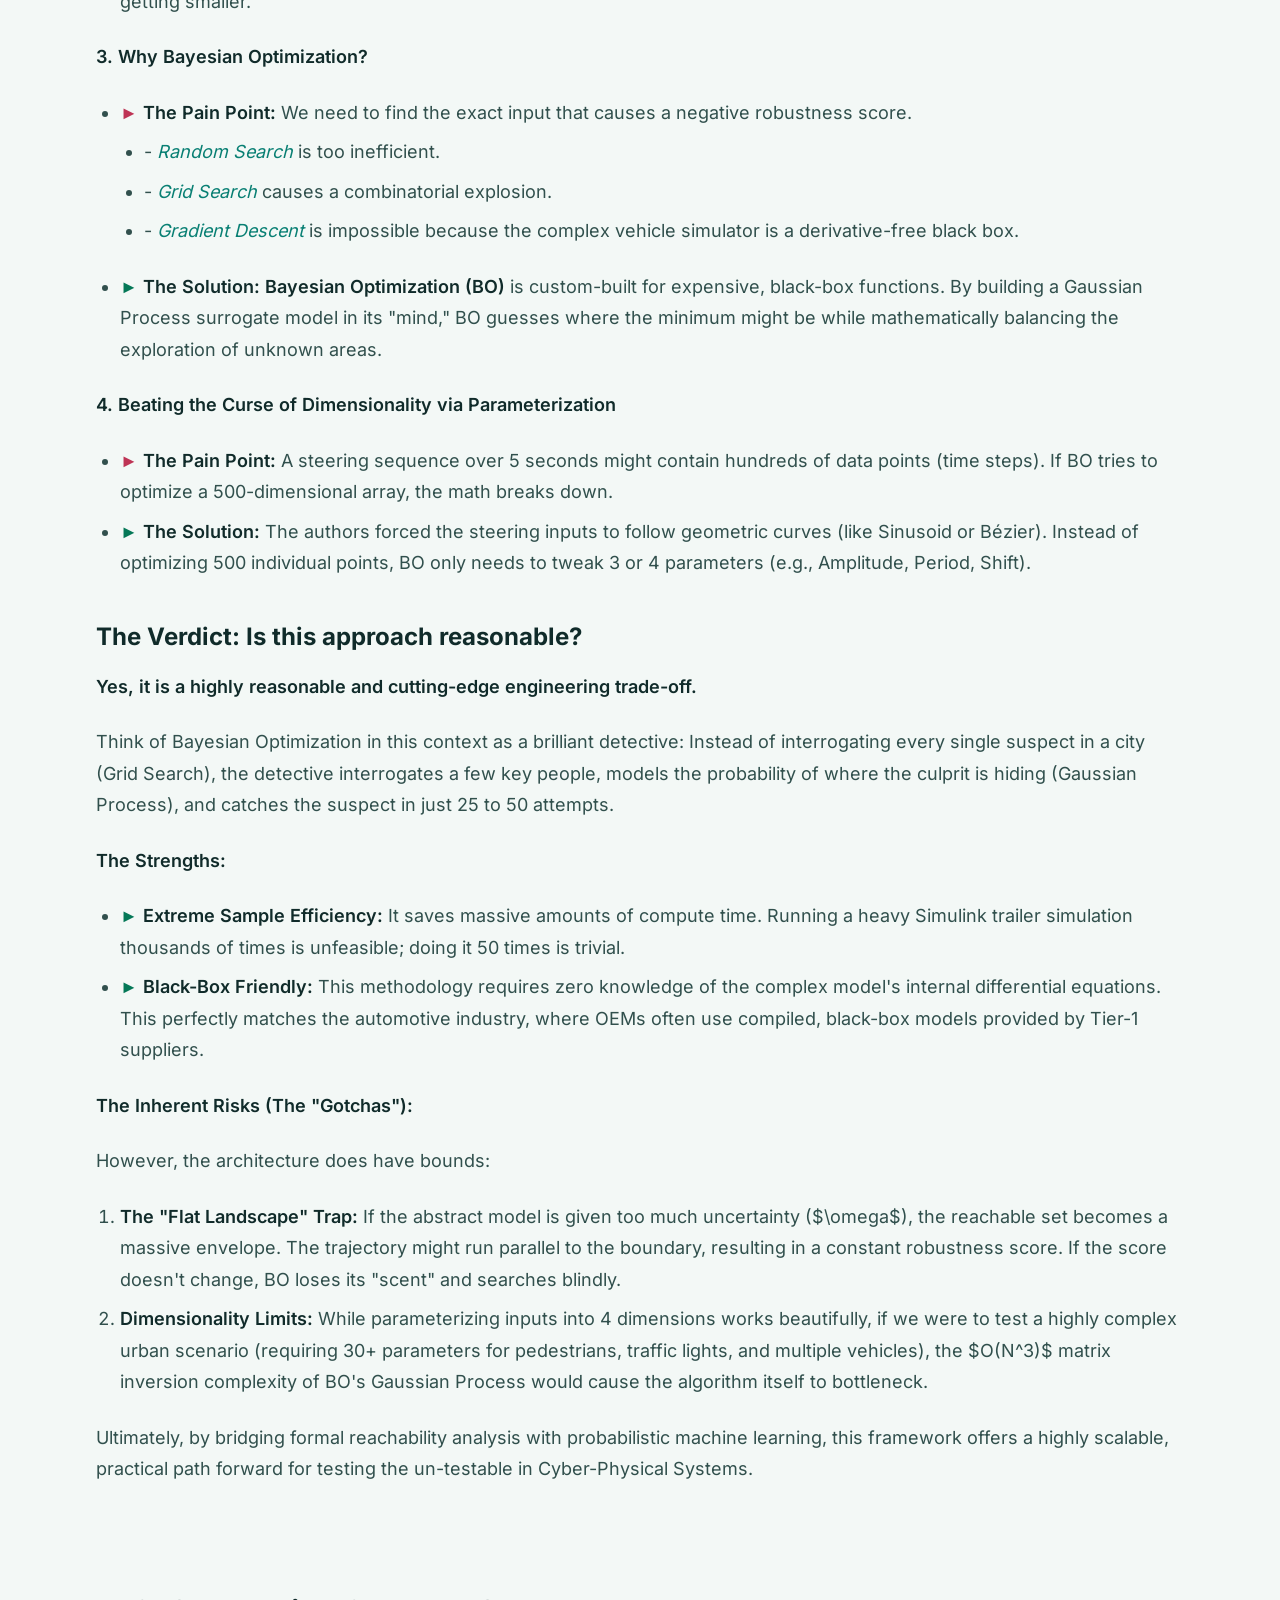
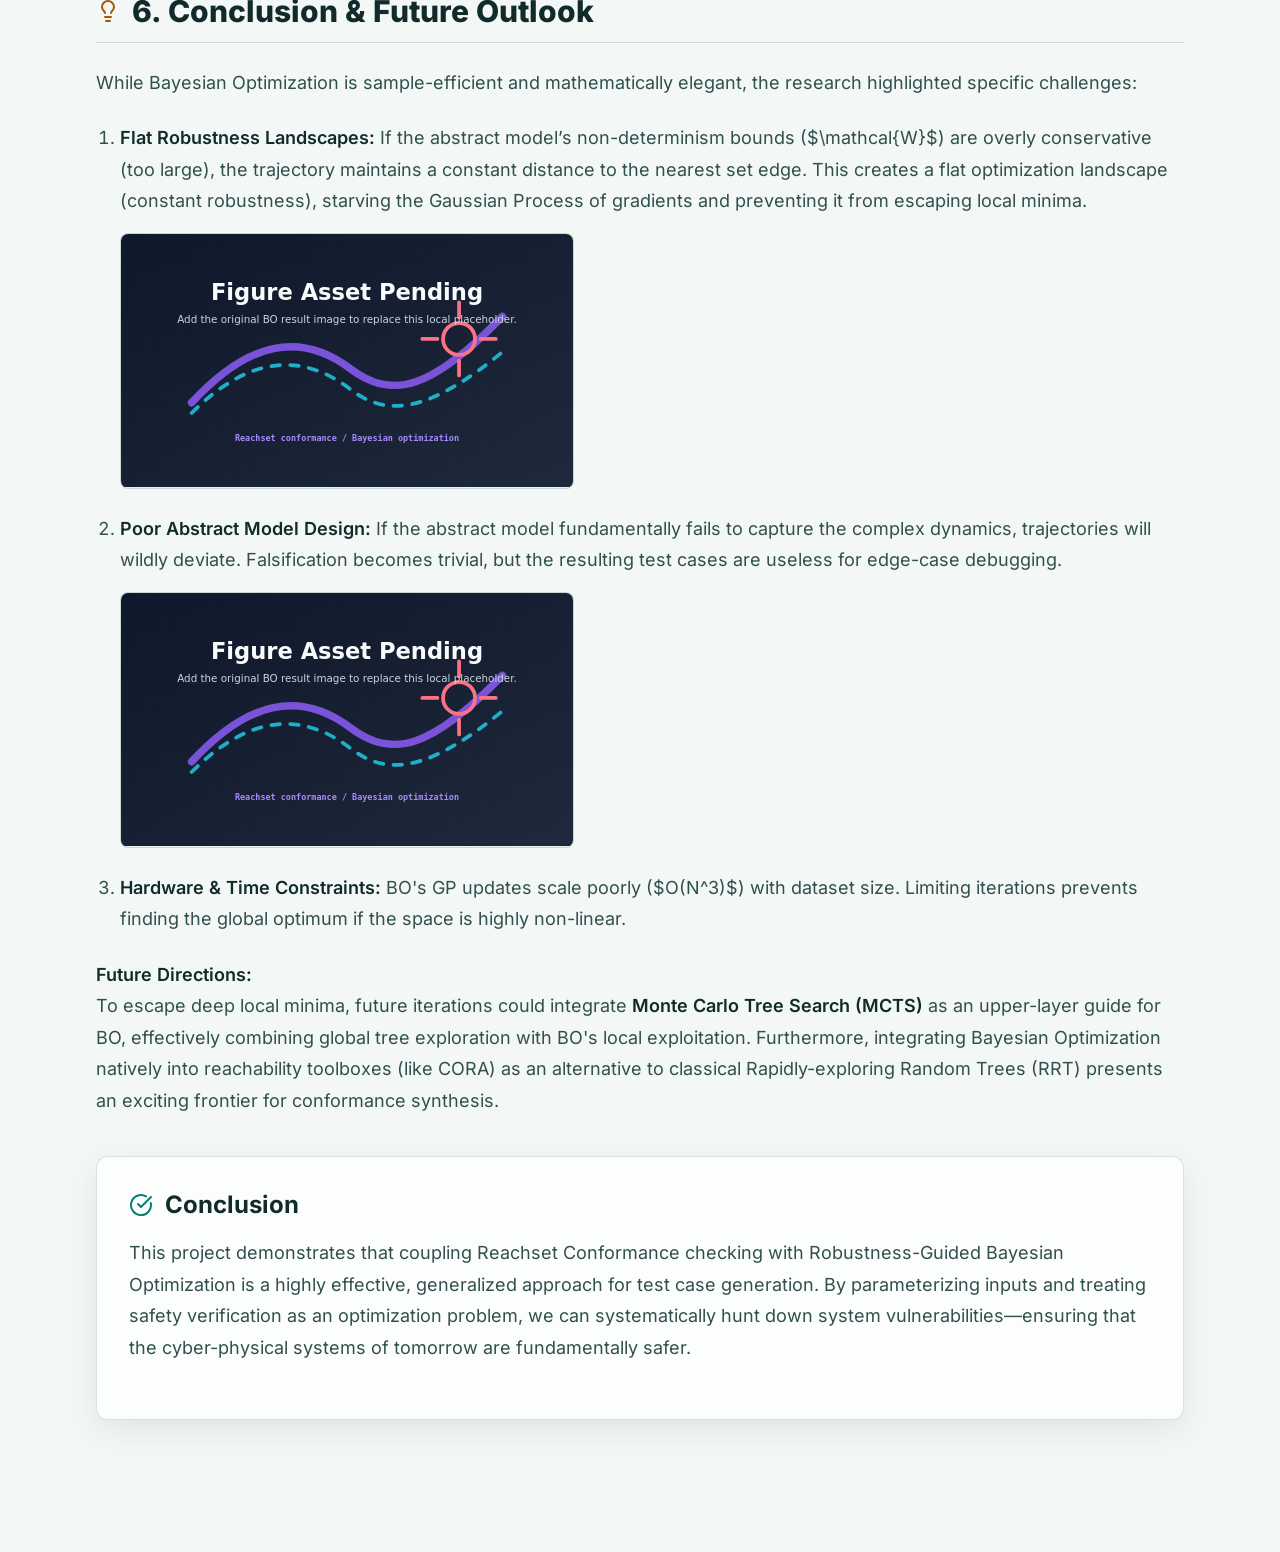
==== commit 08d5fcb5: "feat: optimize site performance, SEO and research section Performance - Convert profile, cover and f" ====
--- a/assets/blog/bo/page/blog-bo.html
+++ b/assets/blog/bo/page/blog-bo.html
@@ -6,6 +6,45 @@
     <meta name="viewport" content="width=device-width, initial-scale=1.0">
     <meta name="theme-color" content="#f4f9f7">
     <title>Falsifying Reachset Conformance in Cyber-Physical Systems using Bayesian Optimization | Zeqi Li</title>
+    <meta name="description" content="Exploring a robustness-guided search that uses Bayesian optimization to falsify reachset conformance between an abstract kinematic model and a complex dynamic vehicle model.">
+    <meta name="author" content="Zeqi Li">
+    <link rel="canonical" href="https://drapandiger.github.io/Blog/assets/blog/bo/page/blog-bo.html">
+    <meta property="og:type" content="article">
+    <meta property="og:site_name" content="Zeqi Li">
+    <meta property="og:title" content="Falsifying Reachset Conformance in Cyber-Physical Systems using Bayesian Optimization">
+    <meta property="og:description" content="Exploring a robustness-guided search that uses Bayesian optimization to falsify reachset conformance between an abstract kinematic model and a complex dynamic vehicle model.">
+    <meta property="og:url" content="https://drapandiger.github.io/Blog/assets/blog/bo/page/blog-bo.html">
+    <meta property="og:image" content="https://drapandiger.github.io/Blog/assets/home/og-profile.jpg">
+    <meta property="article:published_time" content="2024-03-07">
+    <meta property="article:author" content="https://drapandiger.github.io/Blog/">
+    <meta name="twitter:card" content="summary">
+    <meta name="twitter:title" content="Falsifying Reachset Conformance in Cyber-Physical Systems using Bayesian Optimization">
+    <meta name="twitter:description" content="Exploring a robustness-guided search that uses Bayesian optimization to falsify reachset conformance between an abstract kinematic model and a complex dynamic vehicle model.">
+    <meta name="twitter:image" content="https://drapandiger.github.io/Blog/assets/home/og-profile.jpg">
+    <script type="application/ld+json">
+{
+    "@context": "https://schema.org",
+    "@type": "BlogPosting",
+    "headline": "Falsifying Reachset Conformance in Cyber-Physical Systems using Bayesian Optimization",
+    "description": "Exploring a robustness-guided search that uses Bayesian optimization to falsify reachset conformance between an abstract kinematic model and a complex dynamic vehicle model.",
+    "datePublished": "2024-03-07",
+    "inLanguage": "en",
+    "url": "https://drapandiger.github.io/Blog/assets/blog/bo/page/blog-bo.html",
+    "mainEntityOfPage": "https://drapandiger.github.io/Blog/assets/blog/bo/page/blog-bo.html",
+    "image": "https://drapandiger.github.io/Blog/assets/home/og-profile.jpg",
+    "keywords": [
+        "Bayesian optimization",
+        "Reachability analysis",
+        "Cyber-physical systems",
+        "Safety verification"
+    ],
+    "author": {
+        "@type": "Person",
+        "name": "Zeqi Li",
+        "url": "https://drapandiger.github.io/Blog/"
+    }
+}
+    </script>
 
     <!-- Favicon -->
     <link rel="apple-touch-icon" sizes="180x180" href="../../../../favicon_io/apple-touch-icon.png">
@@ -30,14 +69,16 @@
             if (window.lucide && typeof window.lucide.createIcons === 'function') {
                 window.lucide.createIcons();
             } else {
-                document.documentElement.classList.add('lucide-unavailable');
+                window.__lucidePending = true;
             }
         };
     </script>
+    <!-- Inter: self-hosted (@font-face in site.css) -->
+    <link rel="preload" href="../../../../assets/fonts/inter/inter-latin.woff2" as="font" type="font/woff2" crossorigin>
     <link rel="stylesheet" href="../../../../assets/css/site.css">
 
-    <!-- Lucide Icons (local fixed version) -->
-    <script src="../../../../assets/vendor/lucide-0.468.0.min.js"
+    <!-- Lucide Icons: site subset (tools/build-lucide-subset.mjs), non-blocking -->
+    <script src="../../../../assets/js/lucide-subset.js" defer
         onerror="document.documentElement.classList.add('lucide-unavailable')"></script>
 
     <!-- MathJax 渲染公式 -->
@@ -231,7 +272,7 @@
 
             <!-- Hero Image placeholder -->
             <div class="rounded-2xl overflow-hidden mb-12 border border-slate-800 shadow-2xl max-w-5xl mx-auto">
-                <img src="../images/falsi_cover.png" alt="BO Cover" class="w-full h-auto object-cover" onerror="this.style.display='none'">
+                <img fetchpriority="high" decoding="async" src="../images/falsi_cover.png" alt="BO Cover" class="w-full h-auto object-cover" onerror="this.style.display='none'">
             </div>
 
             <!-- Content Body -->
@@ -355,7 +396,7 @@
                 </div>
 
                 <div class="my-8 rounded-xl overflow-hidden border border-slate-800 shadow-lg bg-slate-900/50 p-6 max-w-4xl mx-auto flex flex-col items-center">
-                    <img src="../images/figure-placeholder.svg" alt="Bounding Sets" class="max-h-96 w-auto rounded-lg object-contain">
+                    <img loading="lazy" decoding="async" src="../images/figure-placeholder.svg" alt="Bounding Sets" class="max-h-96 w-auto rounded-lg object-contain">
                     <p class="text-sm text-slate-500 mt-4 text-center italic">Image: Bounding high-order reachable sets using Zonotopes, aligned to vehicle-fixed coordinates.</p>
                 </div>
 
@@ -417,7 +458,7 @@
                 </ol>
 
                 <div class="my-8 rounded-xl overflow-hidden border border-slate-800 shadow-lg bg-slate-900/50 p-6 max-w-4xl mx-auto flex flex-col items-center">
-                    <img src="../images/figure-placeholder.svg" alt="Test case curves" class="max-h-96 w-auto rounded-lg object-contain">
+                    <img loading="lazy" decoding="async" src="../images/figure-placeholder.svg" alt="Test case curves" class="max-h-96 w-auto rounded-lg object-contain">
                     <p class="text-sm text-slate-500 mt-4 text-center italic">Image: Sinusoid, Bézier, and Sigmoid steering angle and velocity behaviors over time.</p>
                 </div>
 
@@ -438,7 +479,7 @@
                 </ul>
 
                 <div class="my-8 rounded-xl overflow-hidden border border-slate-800 shadow-lg bg-slate-900/50 p-6 max-w-4xl mx-auto flex flex-col items-center">
-                    <img src="../images/figure-placeholder.svg" alt="Robustness Distance" class="max-h-96 w-auto rounded-lg object-contain">
+                    <img loading="lazy" decoding="async" src="../images/figure-placeholder.svg" alt="Robustness Distance" class="max-h-96 w-auto rounded-lg object-contain">
                     <p class="text-sm text-slate-500 mt-4 text-center italic">Image: Calculation of distance between a trajectory point and the boundary, accounting for measurement error epsilon.</p>
                 </div>
 
@@ -494,7 +535,7 @@
                 <p>Using the <strong>UCB</strong> acquisition function with a 50-iteration limit, BO efficiently navigated the search space. By the 25th iteration, BO discovered a set of parameters <code>[7.99, 4.00, 3.99, 5.99]</code> that drove the robustness value to <strong class="text-rose-400">$-0.2587$</strong>. We successfully falsified the model!</p>
 
                 <div class="my-8 rounded-xl overflow-hidden border border-slate-800 shadow-lg bg-slate-900/50 p-6 max-w-4xl mx-auto flex flex-col items-center">
-                    <img src="../images/figure-placeholder.svg" alt="Trajectory falsification" class="max-h-96 w-auto rounded-lg object-contain">
+                    <img loading="lazy" decoding="async" src="../images/figure-placeholder.svg" alt="Trajectory falsification" class="max-h-96 w-auto rounded-lg object-contain">
                     <p class="text-sm text-slate-500 mt-4 text-center italic">Image: Above - Trajectory safely inside the reachset. Below - The exact falsification moment where the complex trajectory breaks out of the Zonotope reachable set.</p>
                 </div>
 
@@ -507,14 +548,14 @@
                 </ul>
 
                 <div class="my-8 rounded-xl overflow-hidden border border-slate-800 shadow-lg bg-slate-900/50 p-6 max-w-4xl mx-auto flex flex-col items-center">
-                    <img src="../images/figure-placeholder.svg" alt="Acquisition Functions" class="max-h-96 w-auto rounded-lg object-contain">
+                    <img loading="lazy" decoding="async" src="../images/figure-placeholder.svg" alt="Acquisition Functions" class="max-h-96 w-auto rounded-lg object-contain">
                     <p class="text-sm text-slate-500 mt-4 text-center italic">Image: Searched robustness of EI (left) showing massive fluctuation, and PI (right) flatlining in a local minimum.</p>
                 </div>
 
                 <p>Furthermore, swapping the Sinusoid curve for <strong>Bézier</strong> and <strong>Sigmoid</strong> curves yielded similarly successful falsifications within 50 iterations, proving the flexibility of the parameterization.</p>
 
                 <div class="my-8 rounded-xl overflow-hidden border border-slate-800 shadow-lg bg-slate-900/50 p-6 max-w-4xl mx-auto flex flex-col items-center">
-                    <img src="../images/figure-placeholder.svg" alt="Curve Conformance" class="max-h-96 w-auto rounded-lg object-contain">
+                    <img loading="lazy" decoding="async" src="../images/figure-placeholder.svg" alt="Curve Conformance" class="max-h-96 w-auto rounded-lg object-contain">
                     <p class="text-sm text-slate-500 mt-4 text-center italic">Image: Conformance relationship falsification using Bézier and Sigmoid test case curves.</p>
                 </div>
 
@@ -524,14 +565,14 @@
                 <p>The abstract representation tracks planar motion and hitch angle $\alpha$. The complex counterpart is a Simulink 3DOF Vehicle Dynamics Blockset model that accounts for aerodynamic drag $F_{\mathrm{aero}}$, rolling resistance $F_{\mathrm{roll}}$, and requires a closed-loop forward feedback controller to align torque $T$ inputs with the abstract model's acceleration.</p>
 
                 <div class="my-8 rounded-xl overflow-hidden border border-slate-800 shadow-lg bg-slate-900/50 p-6 max-w-4xl mx-auto flex flex-col items-center">
-                    <img src="../images/figure-placeholder.svg" alt="Two-axle tractor towing a two-axle trailer" class="max-h-96 w-auto rounded-lg object-contain">
+                    <img loading="lazy" decoding="async" src="../images/figure-placeholder.svg" alt="Two-axle tractor towing a two-axle trailer" class="max-h-96 w-auto rounded-lg object-contain">
                     <p class="text-sm text-slate-500 mt-4 text-center italic">Image: Simulink dynamic model architecture for a two-axle tractor towing a trailer.</p>
                 </div>
 
                 <p>After 50 iterations, BO evaluated the individual conformance of the Tractor, Hitch, and Trailer. The algorithm successfully identified a test case where the trajectory of the <strong>Hitch</strong> narrowly exceeded its reachable set, proving the method's robust generalizability to multi-body dynamical systems.</p>
 
                 <div class="my-8 rounded-xl overflow-hidden border border-slate-800 shadow-lg bg-slate-900/50 p-6 max-w-4xl mx-auto flex flex-col items-center">
-                    <img src="../images/figure-placeholder.svg" alt="Semi-trailer Conformance" class="max-h-96 w-auto rounded-lg object-contain">
+                    <img loading="lazy" decoding="async" src="../images/figure-placeholder.svg" alt="Semi-trailer Conformance" class="max-h-96 w-auto rounded-lg object-contain">
                     <p class="text-sm text-slate-500 mt-4 text-center italic">Image: Conformance relationship of Trailer center, Hitch center, and Tractor center.</p>
                 </div>
 
@@ -609,10 +650,10 @@
 
                 <ol>
                     <li><strong>Flat Robustness Landscapes:</strong> If the abstract model’s non-determinism bounds ($\mathcal{W}$) are overly conservative (too large), the trajectory maintains a constant distance to the nearest set edge. This creates a flat optimization landscape (constant robustness), starving the Gaussian Process of gradients and preventing it from escaping local minima.
-                        <div class="mt-4 mb-6"><img src="../images/figure-placeholder.svg" alt="Flat Landscape" class="max-h-64 object-contain rounded-lg border border-slate-800"></div>
+                        <div class="mt-4 mb-6"><img loading="lazy" decoding="async" src="../images/figure-placeholder.svg" alt="Flat Landscape" class="max-h-64 object-contain rounded-lg border border-slate-800"></div>
                     </li>
                     <li><strong>Poor Abstract Model Design:</strong> If the abstract model fundamentally fails to capture the complex dynamics, trajectories will wildly deviate. Falsification becomes trivial, but the resulting test cases are useless for edge-case debugging.
-                        <div class="mt-4 mb-6"><img src="../images/figure-placeholder.svg" alt="Poor Abstract Model" class="max-h-64 object-contain rounded-lg border border-slate-800"></div>
+                        <div class="mt-4 mb-6"><img loading="lazy" decoding="async" src="../images/figure-placeholder.svg" alt="Poor Abstract Model" class="max-h-64 object-contain rounded-lg border border-slate-800"></div>
                     </li>
                     <li><strong>Hardware & Time Constraints:</strong> BO's GP updates scale poorly ($O(N^3)$) with dataset size. Limiting iterations prevents finding the global optimum if the space is highly non-linear.</li>
                 </ol>
--- a/assets/css/site.css
+++ b/assets/css/site.css
@@ -1,65 +1,22 @@
-/* ============================================================
-   Design tokens
-   默认值 = 传统深色（violet）取值，保证未声明 data-theme 的页面
-   （文章页）渲染与旧版完全一致。
-   index.html 通过 html[data-theme="machine"|"mind"] 覆盖这些令牌。
-   ============================================================ */
-:root {
-    /* text */
-    --text-strong: #fff;
-    --text-1: #f1f5f9;
-    --text-2: #e2e8f0;
-    --text-body: #cbd5e1;
-    --text-secondary: #94a3b8;
-    --text-muted: #64748b;
-    --text-faint: #475569;
-    /* accent */
-    --accent: #8b5cf6;
-    --accent-strong: #7c3aed;
-    --accent-text: #a78bfa;
-    --accent-soft-text: #c4b5fd;
-    --accent-hover-text: #ddd6fe;
-    --on-accent: #ffffff;
-    --accent-tint-hover: rgba(76, 29, 149, 0.3);
-    --accent-border-soft: rgba(139, 92, 246, 0.5);
-    /* surfaces */
-    --surface-chip: #334155;
-    --surface-btn: rgba(51, 65, 85, 0.8);
-    --surface-3: #1e293b;
-    --surface-2a: rgba(30, 41, 59, 0.4);
-    --surface-2: rgba(30, 41, 59, 0.5);
-    --surface-2b: rgba(30, 41, 59, 0.8);
-    --surface-1: #0f172a;
-    --surface-1a: rgba(15, 23, 42, 0.5);
-    --surface-1b: rgba(15, 23, 42, 0.8);
-    --surface-nav: rgba(15, 23, 42, 0.9);
-    --surface-chip-hover: #475569;
-    --surface-3-hover: #1e293b;
-    --surface-2-hover: rgba(30, 41, 59, 0.5);
-    /* borders */
-    --border-strong: #475569;
-    --border: #334155;
-    --border-soft: rgba(51, 65, 85, 0.5);
-    --border-faint: #1e293b;
-    /* gradients */
-    --grad-title-from: #fff;
-    --grad-title-to: #a78bfa;
-    --grad-ring-from: #7c3aed;
-    --grad-ring-to: #0891b2;
-    /* glows & shadows */
-    --title-glow: drop-shadow(0 0 15px rgba(139, 92, 246, 0.5));
-    --glow-chip-hover: 0 0 8px #94a3b8;
-    --glow-btn-hover: 0 0 20px #8b5cf6;
-    --glow-cta-hover: 0 0 30px #8b5cf6;
-    --avatar-glow-a: rgba(167, 139, 250, 0.4);
-    --avatar-glow-b: rgba(167, 139, 250, 0.8);
-    --shadow-md: 0 4px 6px -1px rgb(0 0 0 / 0.1), 0 2px 4px -2px rgb(0 0 0 / 0.1);
-    --shadow-lg: 0 10px 15px -3px rgb(0 0 0 / 0.1), 0 4px 6px -4px rgb(0 0 0 / 0.1);
-    --shadow-2xl: 0 25px 50px -12px rgb(0 0 0 / 0.25);
-    /* selection */
-    --sel-bg: #8b5cf6;
-    --sel-bg-soft: rgba(139, 92, 246, 0.3);
-    --sel-text: #fff;
+/* Inter (variable, 300–900) — self-hosted latin + latin-ext subsets from Google Fonts v20.
+ * SIL Open Font License 1.1, see assets/fonts/inter/LICENSE.txt. https://rsms.me/inter/ */
+/* latin-ext */
+@font-face {
+  font-family: 'Inter';
+  font-style: normal;
+  font-weight: 300 900;
+  font-display: swap;
+  src: url(../fonts/inter/inter-latin-ext.woff2) format('woff2');
+  unicode-range: U+0100-02BA, U+02BD-02C5, U+02C7-02CC, U+02CE-02D7, U+02DD-02FF, U+0304, U+0308, U+0329, U+1D00-1DBF, U+1E00-1E9F, U+1EF2-1EFF, U+2020, U+20A0-20AB, U+20AD-20C4, U+2113, U+2C60-2C7F, U+A720-A7FF;
+}
+/* latin */
+@font-face {
+  font-family: 'Inter';
+  font-style: normal;
+  font-weight: 300 900;
+  font-display: swap;
+  src: url(../fonts/inter/inter-latin.woff2) format('woff2');
+  unicode-range: U+0000-00FF, U+0131, U+0152-0153, U+02BB-02BC, U+02C6, U+02DA, U+02DC, U+0304, U+0308, U+0329, U+2000-206F, U+20AC, U+2122, U+2191, U+2193, U+2212, U+2215, U+FEFF, U+FFFD;
 }
 
 *, ::before, ::after {
@@ -133,9 +90,9 @@
 
 .scroll-smooth { scroll-behavior: smooth; }
 .antialiased { -webkit-font-smoothing: antialiased; -moz-osx-font-smoothing: grayscale; }
-.selection\:bg-primary-500::selection { background: var(--sel-bg); }
-.selection\:bg-primary-500\/30::selection { background: var(--sel-bg-soft); }
-.selection\:text-white::selection { color: var(--sel-text); }
+.selection\:bg-primary-500::selection { background: #8b5cf6; }
+.selection\:bg-primary-500\/30::selection { background: rgba(139, 92, 246, 0.3); }
+.selection\:text-white::selection { color: #fff; }
 
 .pointer-events-none { pointer-events: none; }
 .invisible { visibility: hidden; }
@@ -280,11 +237,11 @@
 .border-b { border-bottom-width: 1px; }
 .border-r { border-right-width: 1px; }
 .border-l-4 { border-left-width: 4px; }
-.border-slate-600 { border-color: var(--border-strong); }
-.border-slate-700 { border-color: var(--border); }
-.border-slate-700\/50 { border-color: var(--border-soft); }
-.border-slate-800 { border-color: var(--border-faint); }
-.border-primary-500 { border-color: var(--accent); }
+.border-slate-600 { border-color: #475569; }
+.border-slate-700 { border-color: #334155; }
+.border-slate-700\/50 { border-color: rgba(51, 65, 85, 0.5); }
+.border-slate-800 { border-color: #1e293b; }
+.border-primary-500 { border-color: #8b5cf6; }
 .border-emerald-500 { border-color: #10b981; }
 .border-emerald-500\/20 { border-color: rgba(16, 185, 129, 0.2); }
 .border-emerald-500\/50 { border-color: rgba(16, 185, 129, 0.5); }
@@ -301,25 +258,25 @@
 .bg-gradient-to-r {
     background-image: linear-gradient(to right, var(--tw-gradient-from, transparent), var(--tw-gradient-to, transparent));
 }
-.from-white { --tw-gradient-from: var(--grad-title-from); }
-.from-primary-600 { --tw-gradient-from: var(--grad-ring-from); }
+.from-white { --tw-gradient-from: #fff; }
+.from-primary-600 { --tw-gradient-from: #7c3aed; }
 .from-emerald-500 { --tw-gradient-from: #10b981; }
-.to-primary-400 { --tw-gradient-to: var(--grad-title-to); }
-.to-cyan-600 { --tw-gradient-to: var(--grad-ring-to); }
+.to-primary-400 { --tw-gradient-to: #a78bfa; }
+.to-cyan-600 { --tw-gradient-to: #0891b2; }
 .to-teal-400 { --tw-gradient-to: #2dd4bf; }
 
-.bg-slate-700 { background-color: var(--surface-chip); }
-.bg-slate-700\/80 { background-color: var(--surface-btn); }
-.bg-slate-800 { background-color: var(--surface-3); }
-.bg-slate-800\/40 { background-color: var(--surface-2a); }
-.bg-slate-800\/50 { background-color: var(--surface-2); }
-.bg-slate-800\/80 { background-color: var(--surface-2b); }
-.bg-slate-900 { background-color: var(--surface-1); }
-.bg-slate-900\/50 { background-color: var(--surface-1a); }
-.bg-slate-900\/80 { background-color: var(--surface-1b); }
-.bg-slate-900\/90 { background-color: var(--surface-nav); }
-.bg-primary-500 { background-color: var(--accent); color: var(--on-accent); }
-.bg-primary-600 { background-color: var(--accent-strong); }
+.bg-slate-700 { background-color: #334155; }
+.bg-slate-700\/80 { background-color: rgba(51, 65, 85, 0.8); }
+.bg-slate-800 { background-color: #1e293b; }
+.bg-slate-800\/40 { background-color: rgba(30, 41, 59, 0.4); }
+.bg-slate-800\/50 { background-color: rgba(30, 41, 59, 0.5); }
+.bg-slate-800\/80 { background-color: rgba(30, 41, 59, 0.8); }
+.bg-slate-900 { background-color: #0f172a; }
+.bg-slate-900\/50 { background-color: rgba(15, 23, 42, 0.5); }
+.bg-slate-900\/80 { background-color: rgba(15, 23, 42, 0.8); }
+.bg-slate-900\/90 { background-color: rgba(15, 23, 42, 0.9); }
+.bg-primary-500 { background-color: #8b5cf6; }
+.bg-primary-600 { background-color: #7c3aed; }
 .bg-fuchsia-600 { background-color: #c026d3; }
 .bg-emerald-500\/10 { background-color: rgba(16, 185, 129, 0.1); }
 .bg-amber-500\/10 { background-color: rgba(245, 158, 11, 0.1); }
@@ -381,15 +338,15 @@
 .tracking-wider { letter-spacing: 0.05em; }
 
 .text-transparent { color: transparent; }
-.text-white { color: var(--text-strong); }
-.text-slate-100 { color: var(--text-1); }
-.text-slate-200 { color: var(--text-2); }
-.text-slate-300 { color: var(--text-body); }
-.text-slate-400 { color: var(--text-secondary); }
-.text-slate-500 { color: var(--text-muted); }
-.text-slate-600 { color: var(--text-faint); }
-.text-primary-300 { color: var(--accent-soft-text); }
-.text-primary-400 { color: var(--accent-text); }
+.text-white { color: #fff; }
+.text-slate-100 { color: #f1f5f9; }
+.text-slate-200 { color: #e2e8f0; }
+.text-slate-300 { color: #cbd5e1; }
+.text-slate-400 { color: #94a3b8; }
+.text-slate-500 { color: #64748b; }
+.text-slate-600 { color: #475569; }
+.text-primary-300 { color: #c4b5fd; }
+.text-primary-400 { color: #a78bfa; }
 .text-purple-300 { color: #d8b4fe; }
 .text-purple-400 { color: #c084fc; }
 .text-cyan-400 { color: #22d3ee; }
@@ -409,11 +366,11 @@
 
 .opacity-75 { opacity: 0.75; }
 .opacity-80 { opacity: 0.8; }
-.shadow-md { box-shadow: var(--shadow-md); }
-.shadow-lg { box-shadow: var(--shadow-lg); }
-.shadow-2xl { box-shadow: var(--shadow-2xl); }
+.shadow-md { box-shadow: 0 4px 6px -1px rgb(0 0 0 / 0.1), 0 2px 4px -2px rgb(0 0 0 / 0.1); }
+.shadow-lg { box-shadow: 0 10px 15px -3px rgb(0 0 0 / 0.1), 0 4px 6px -4px rgb(0 0 0 / 0.1); }
+.shadow-2xl { box-shadow: 0 25px 50px -12px rgb(0 0 0 / 0.25); }
 .shadow-\[0_0_15px_rgba\(16\,185\,129\,0\.1\)\] { box-shadow: 0 0 15px rgba(16, 185, 129, 0.1); }
-.drop-shadow-\[0_0_15px_rgba\(139\,92\,246\,0\.5\)\] { filter: var(--title-glow); }
+.drop-shadow-\[0_0_15px_rgba\(139\,92\,246\,0\.5\)\] { filter: drop-shadow(0 0 15px rgba(139, 92, 246, 0.5)); }
 .blur { filter: blur(8px); }
 .backdrop-blur { backdrop-filter: blur(8px); -webkit-backdrop-filter: blur(8px); }
 .backdrop-blur-sm { backdrop-filter: blur(4px); -webkit-backdrop-filter: blur(4px); }
@@ -437,24 +394,24 @@
 .safe-area-pb { padding-bottom: env(safe-area-inset-bottom); }
 .cursor-none { cursor: none; }
 
-.hover\:bg-primary-600:hover { background-color: var(--accent-strong); color: var(--on-accent); }
-.hover\:bg-primary-900\/30:hover { background-color: var(--accent-tint-hover); }
-.hover\:bg-slate-600:hover { background-color: var(--surface-chip-hover); }
-.hover\:bg-slate-800:hover { background-color: var(--surface-3-hover); }
-.hover\:bg-slate-800\/50:hover { background-color: var(--surface-2-hover); }
-.hover\:border-primary-500:hover { border-color: var(--accent); }
-.hover\:border-primary-500\/50:hover { border-color: var(--accent-border-soft); }
-.hover\:text-white:hover { color: var(--text-strong); }
-.hover\:text-primary-200:hover { color: var(--accent-hover-text); }
-.hover\:text-primary-400:hover { color: var(--accent-text); }
+.hover\:bg-primary-600:hover { background-color: #7c3aed; }
+.hover\:bg-primary-900\/30:hover { background-color: rgba(76, 29, 149, 0.3); }
+.hover\:bg-slate-600:hover { background-color: #475569; }
+.hover\:bg-slate-800:hover { background-color: #1e293b; }
+.hover\:bg-slate-800\/50:hover { background-color: rgba(30, 41, 59, 0.5); }
+.hover\:border-primary-500:hover { border-color: #8b5cf6; }
+.hover\:border-primary-500\/50:hover { border-color: rgba(139, 92, 246, 0.5); }
+.hover\:text-white:hover { color: #fff; }
+.hover\:text-primary-200:hover { color: #ddd6fe; }
+.hover\:text-primary-400:hover { color: #a78bfa; }
 .hover\:scale-105:hover { transform: scale(1.05); }
 .hover\:scale-\[1\.02\]:hover { transform: scale(1.02); }
-.hover\:shadow-\[0_0_8px_theme\(colors\.slate\.400\)\]:hover { box-shadow: var(--glow-chip-hover); }
-.hover\:shadow-\[0_0_20px_theme\(colors\.primary\.500\)\]:hover { box-shadow: var(--glow-btn-hover); }
-.hover\:shadow-\[0_0_30px_theme\(colors\.primary\.500\)\]:hover { box-shadow: var(--glow-cta-hover); }
+.hover\:shadow-\[0_0_8px_theme\(colors\.slate\.400\)\]:hover { box-shadow: 0 0 8px #94a3b8; }
+.hover\:shadow-\[0_0_20px_theme\(colors\.primary\.500\)\]:hover { box-shadow: 0 0 20px #8b5cf6; }
+.hover\:shadow-\[0_0_30px_theme\(colors\.primary\.500\)\]:hover { box-shadow: 0 0 30px #8b5cf6; }
 
 .group:hover .group-hover\:opacity-100 { opacity: 1; }
-.group:hover .group-hover\:text-primary-400 { color: var(--accent-text); }
+.group:hover .group-hover\:text-primary-400 { color: #a78bfa; }
 .group:hover .group-hover\:translate-x-1 { transform: translateX(0.25rem); }
 .group:hover .group-hover\:-translate-x-1 { transform: translateX(-0.25rem); }
 .group:hover .group-hover\:duration-200 { transition-duration: 200ms; }
@@ -474,8 +431,8 @@
 }
 
 @keyframes pulse-glow {
-    0%, 100% { box-shadow: 0 0 15px var(--avatar-glow-a); }
-    50% { box-shadow: 0 0 25px var(--avatar-glow-b); }
+    0%, 100% { box-shadow: 0 0 15px rgba(167, 139, 250, 0.4); }
+    50% { box-shadow: 0 0 25px rgba(167, 139, 250, 0.8); }
 }
 
 @keyframes tilt {
